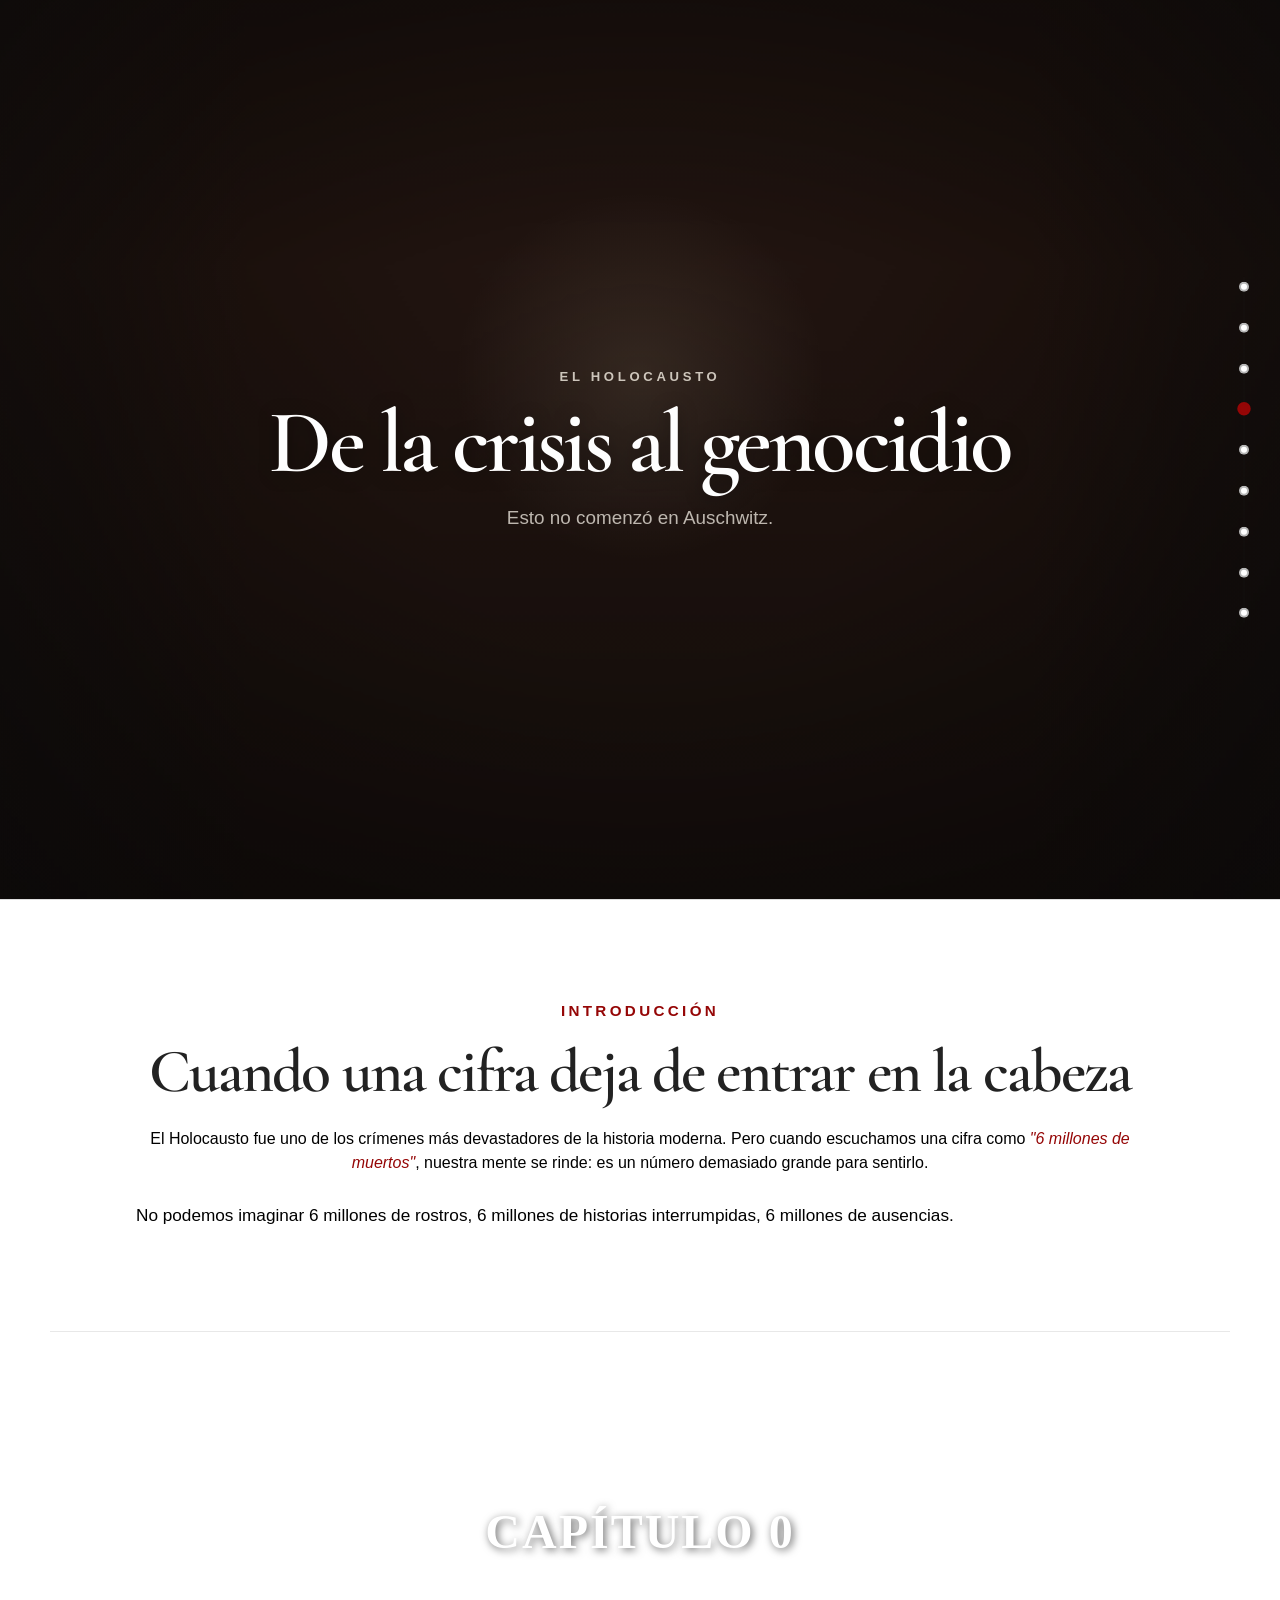
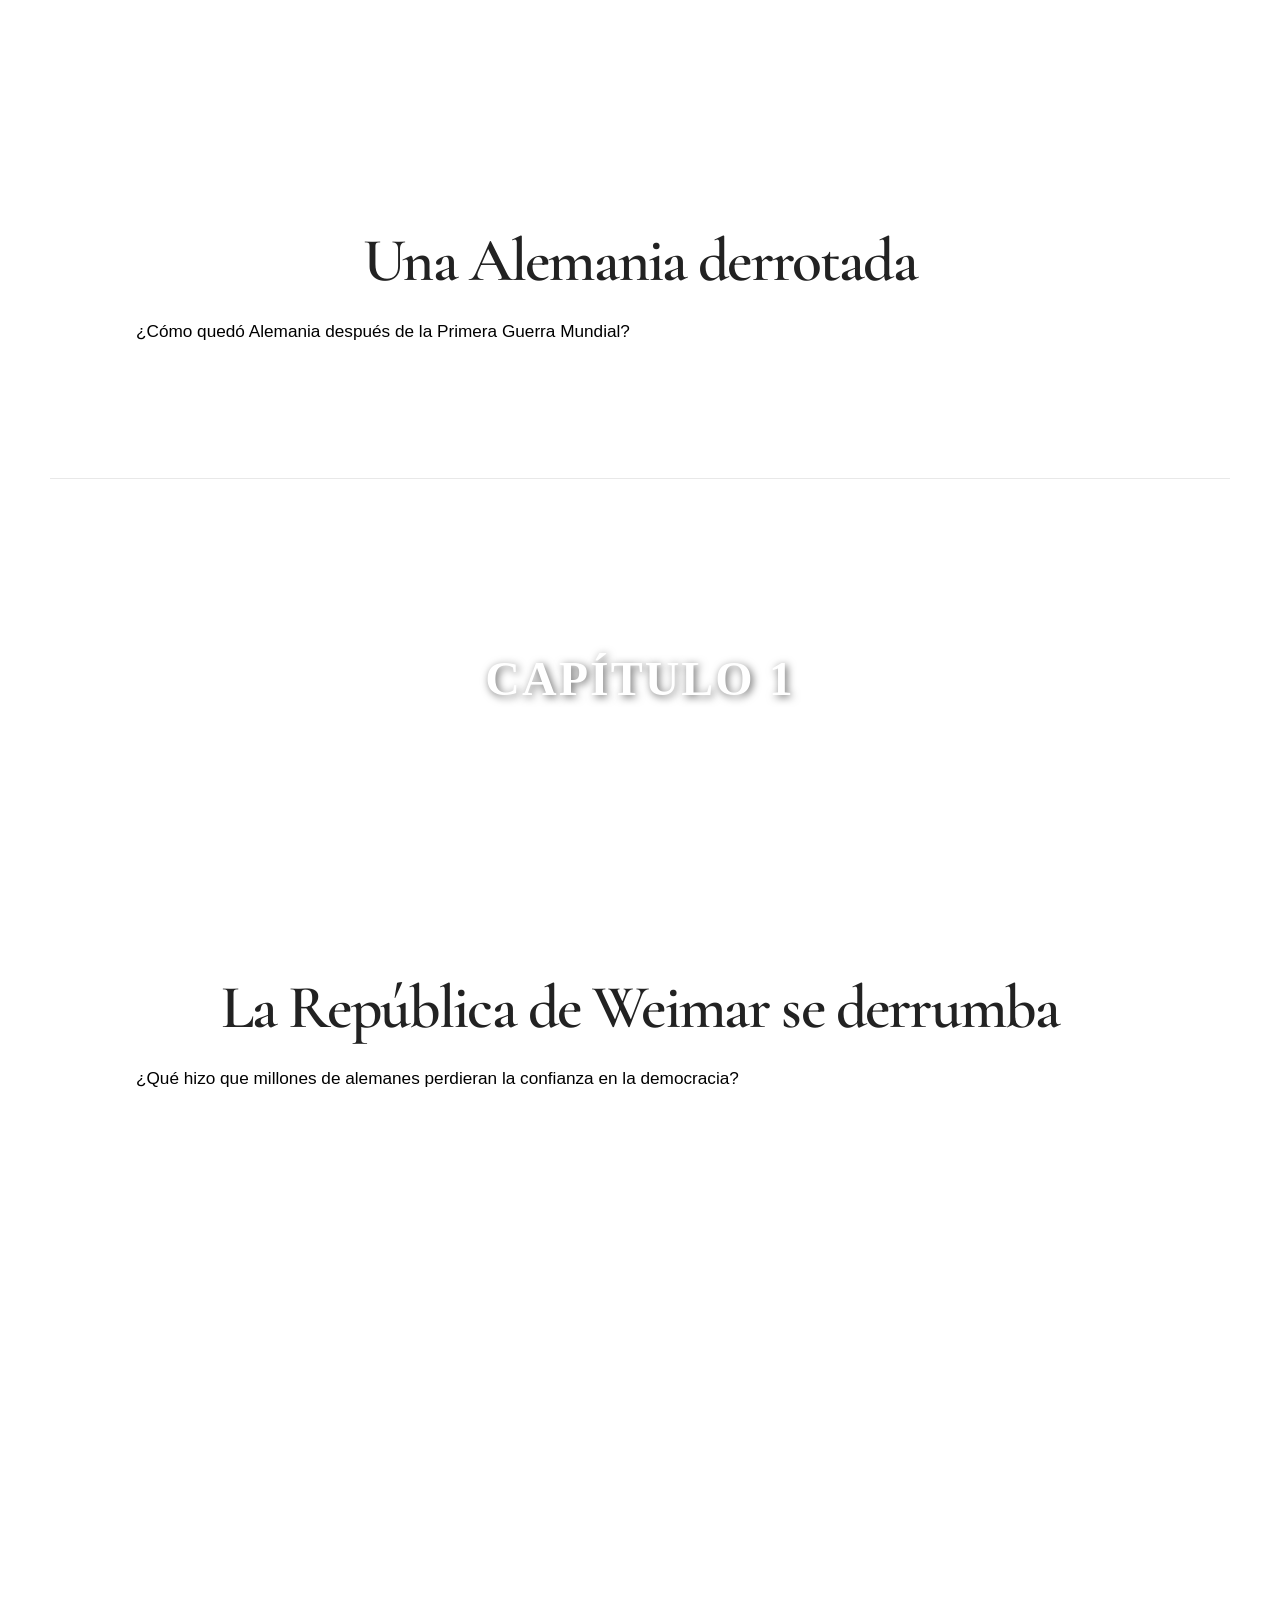
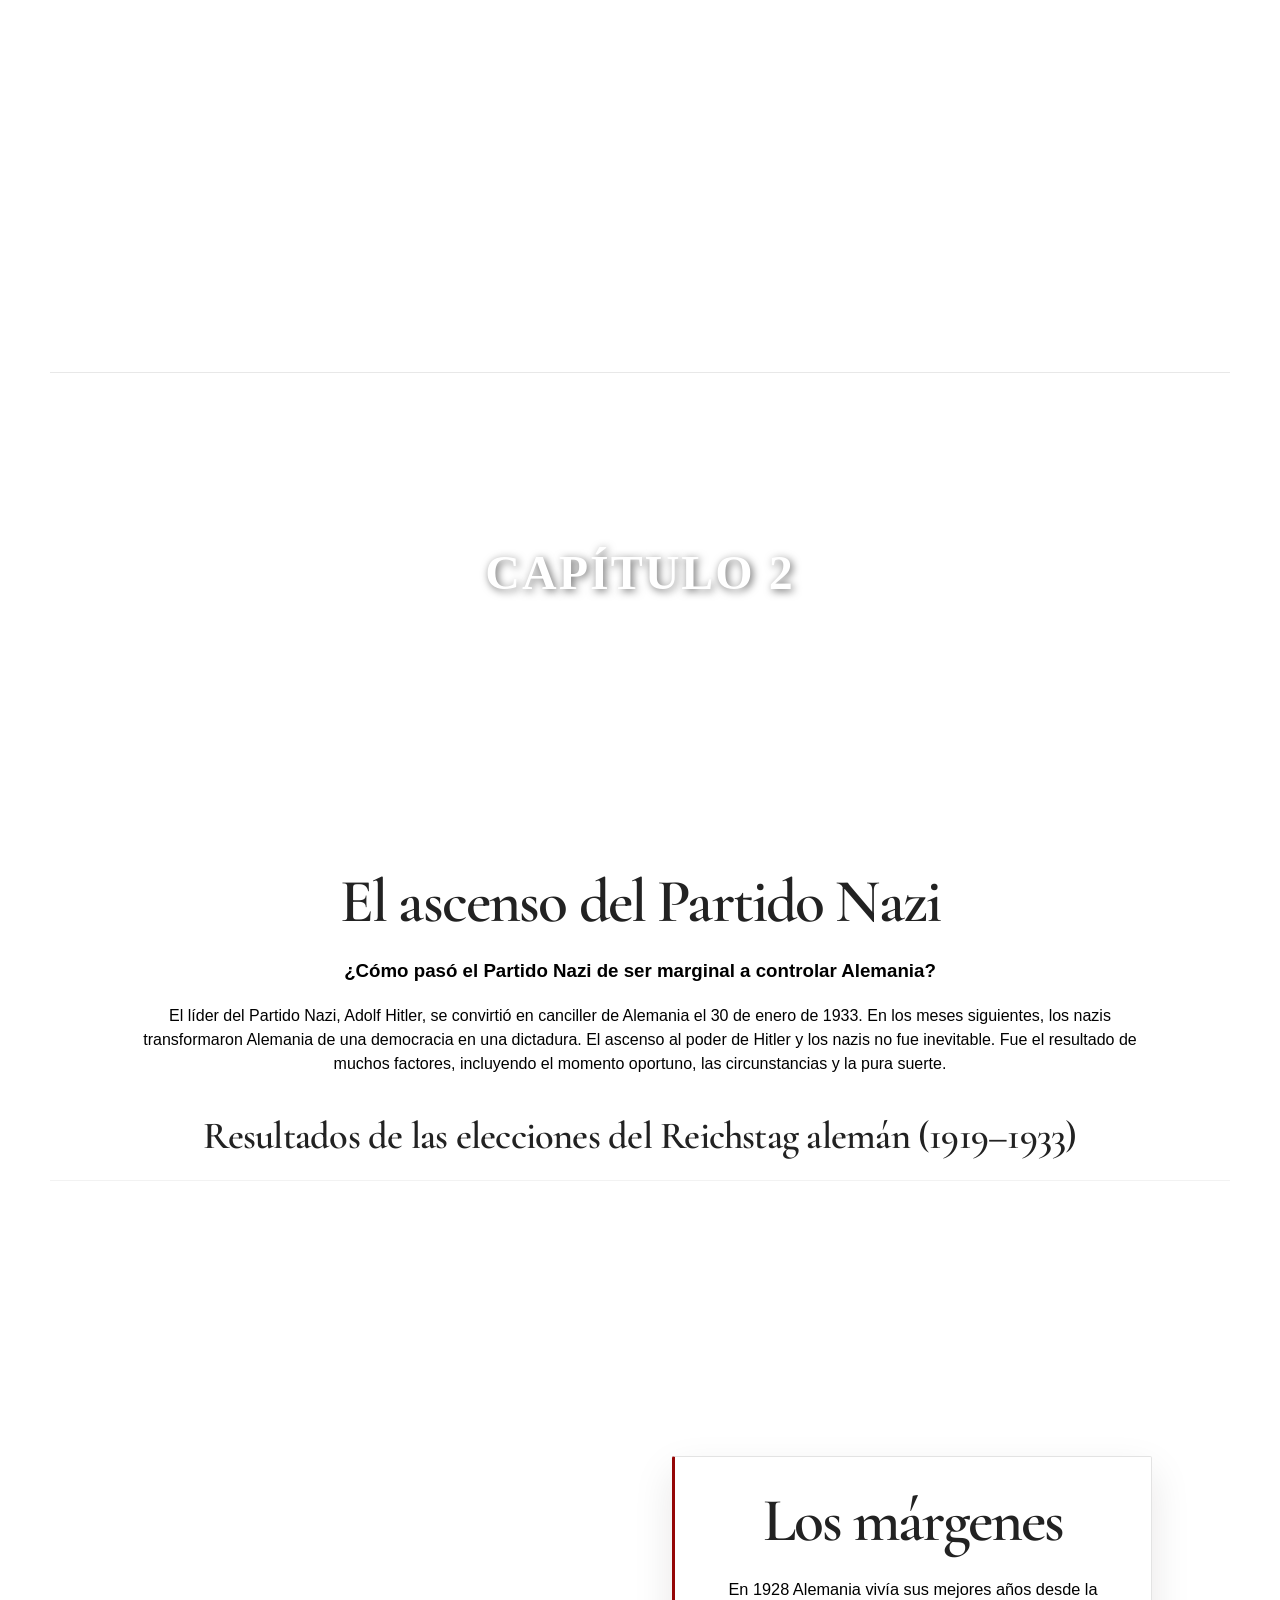
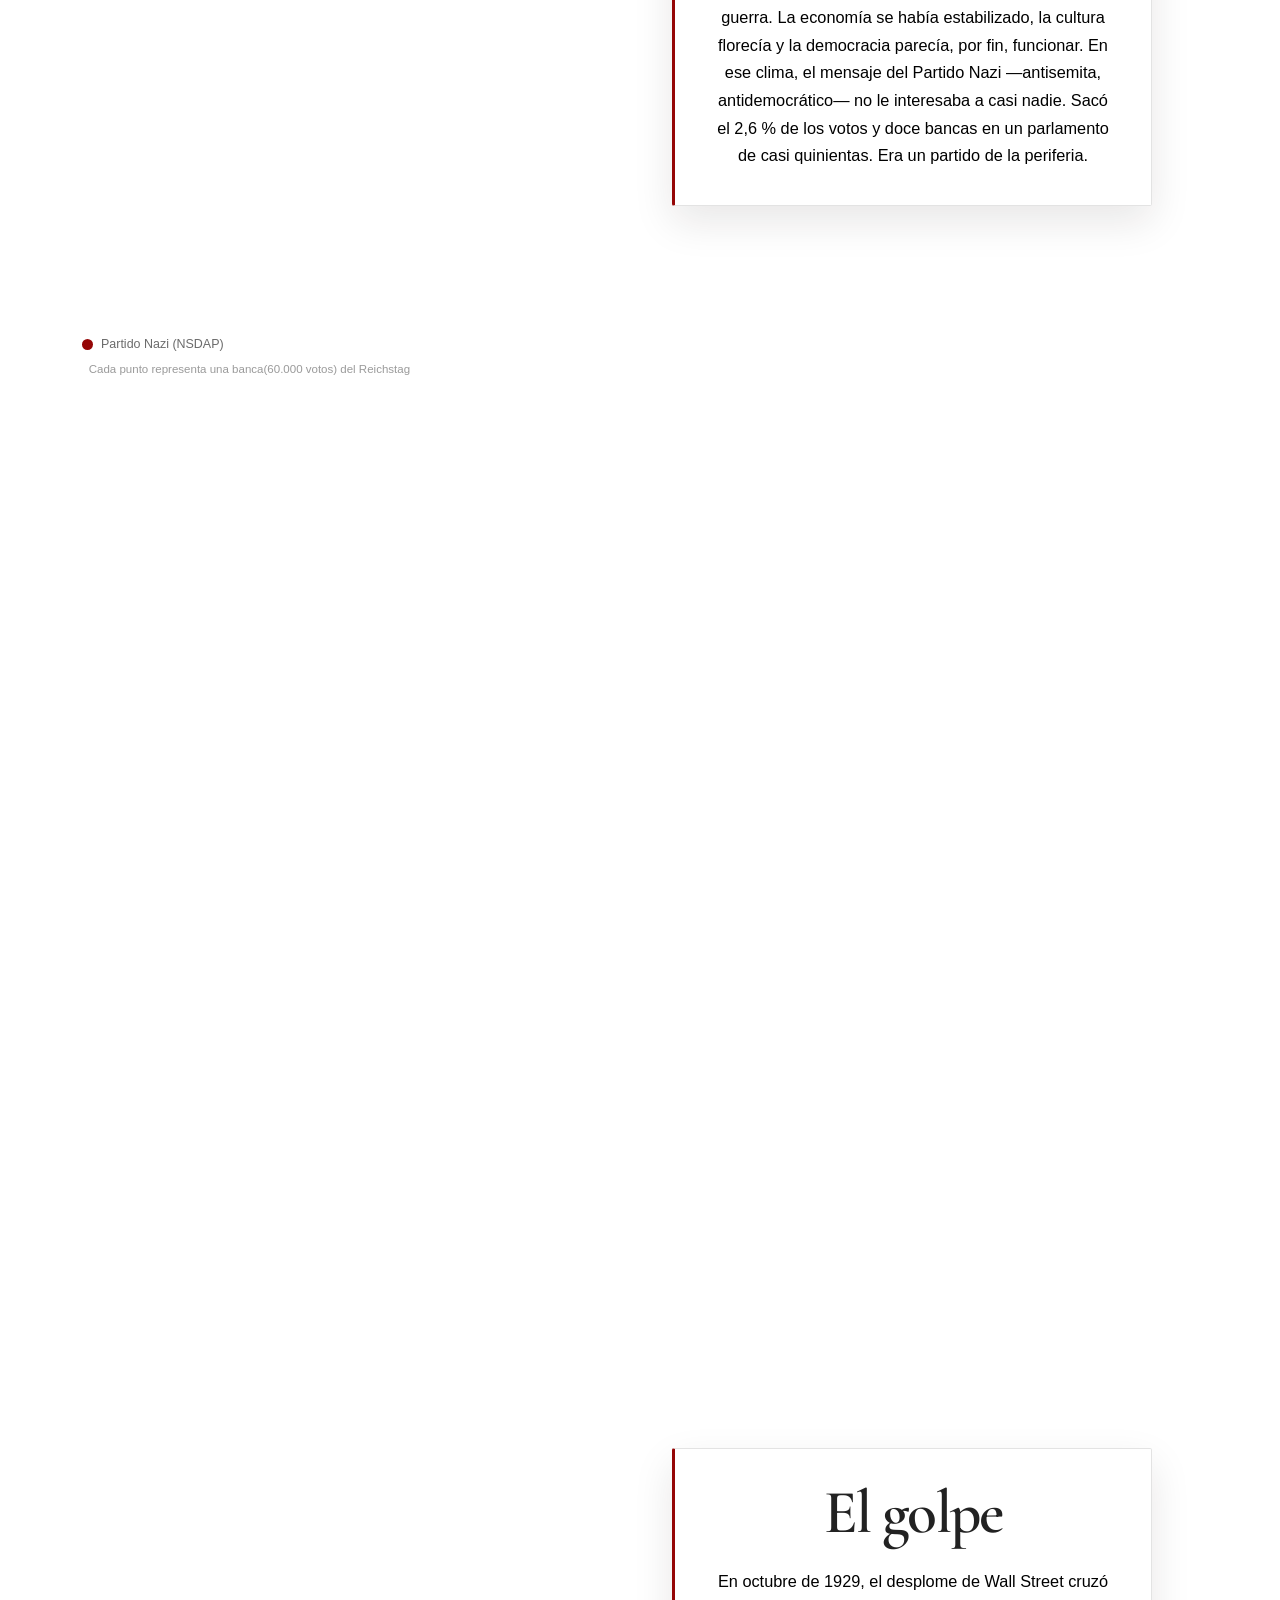
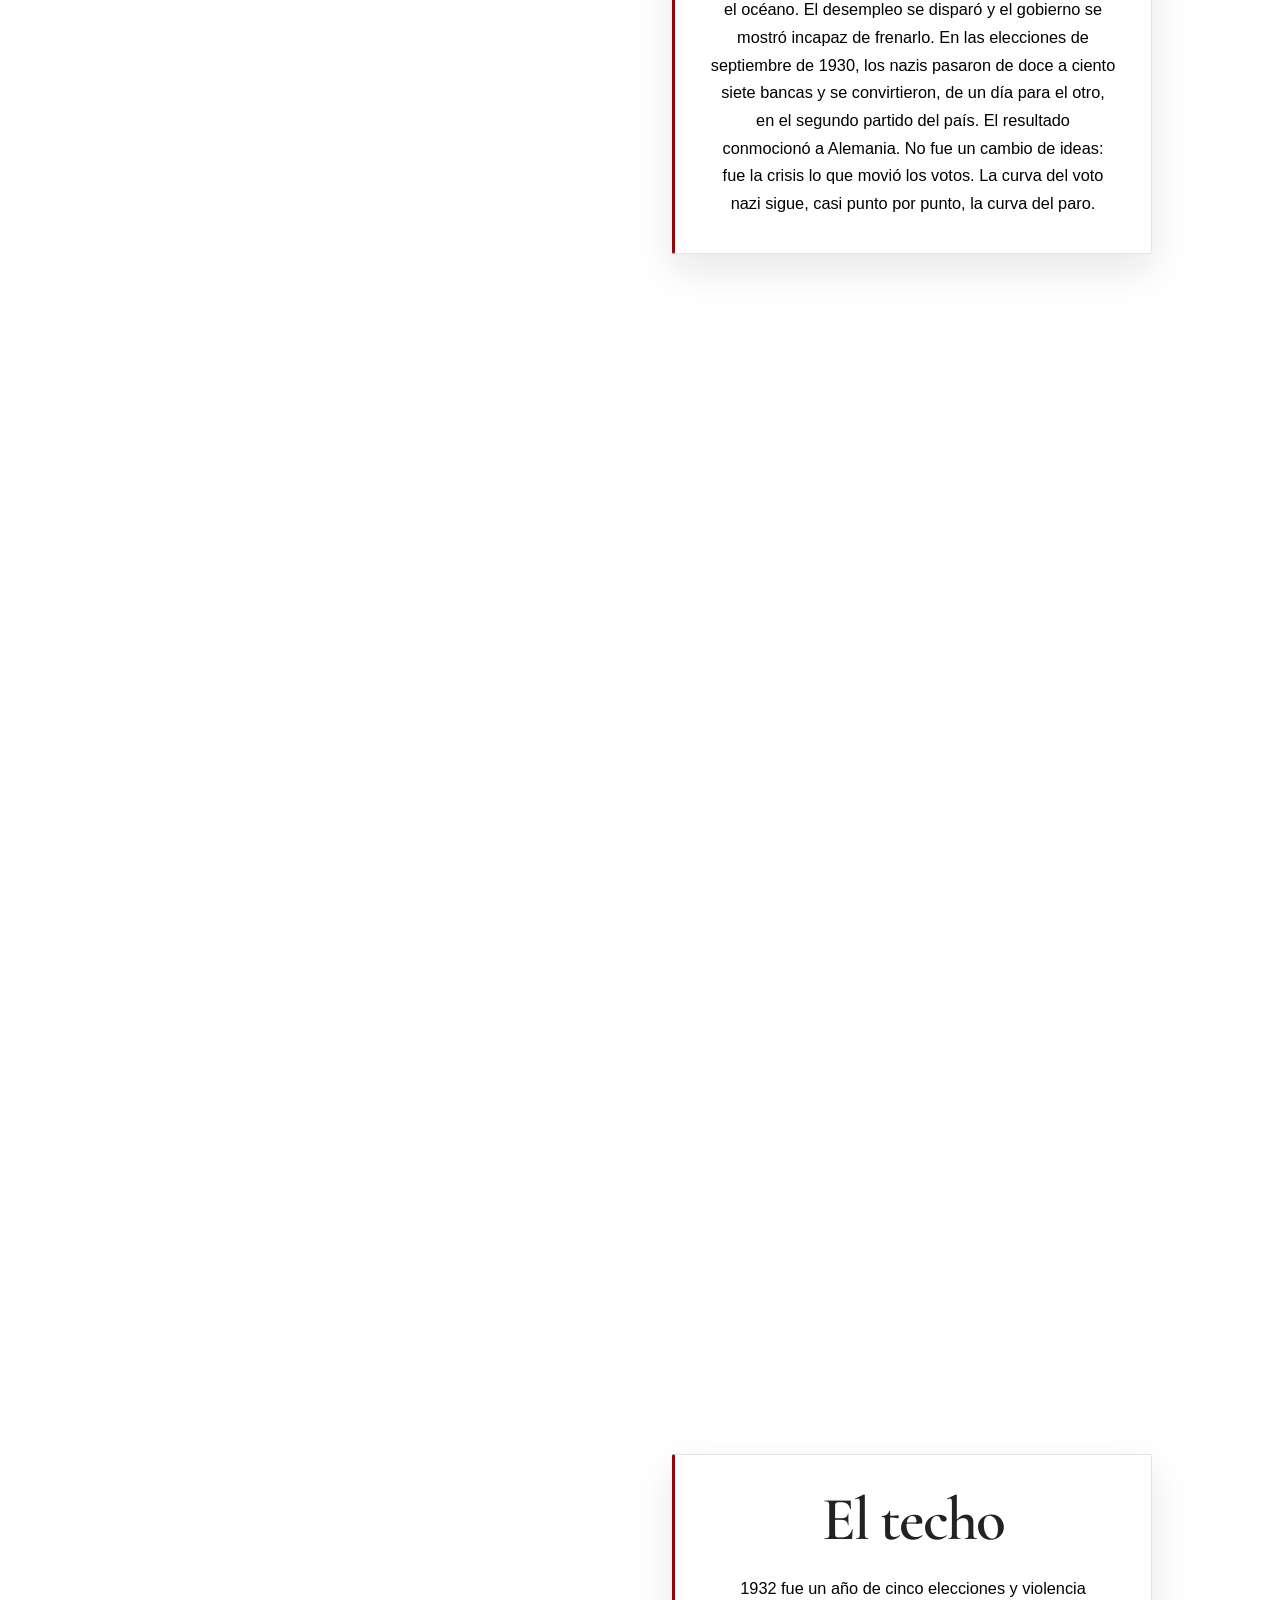
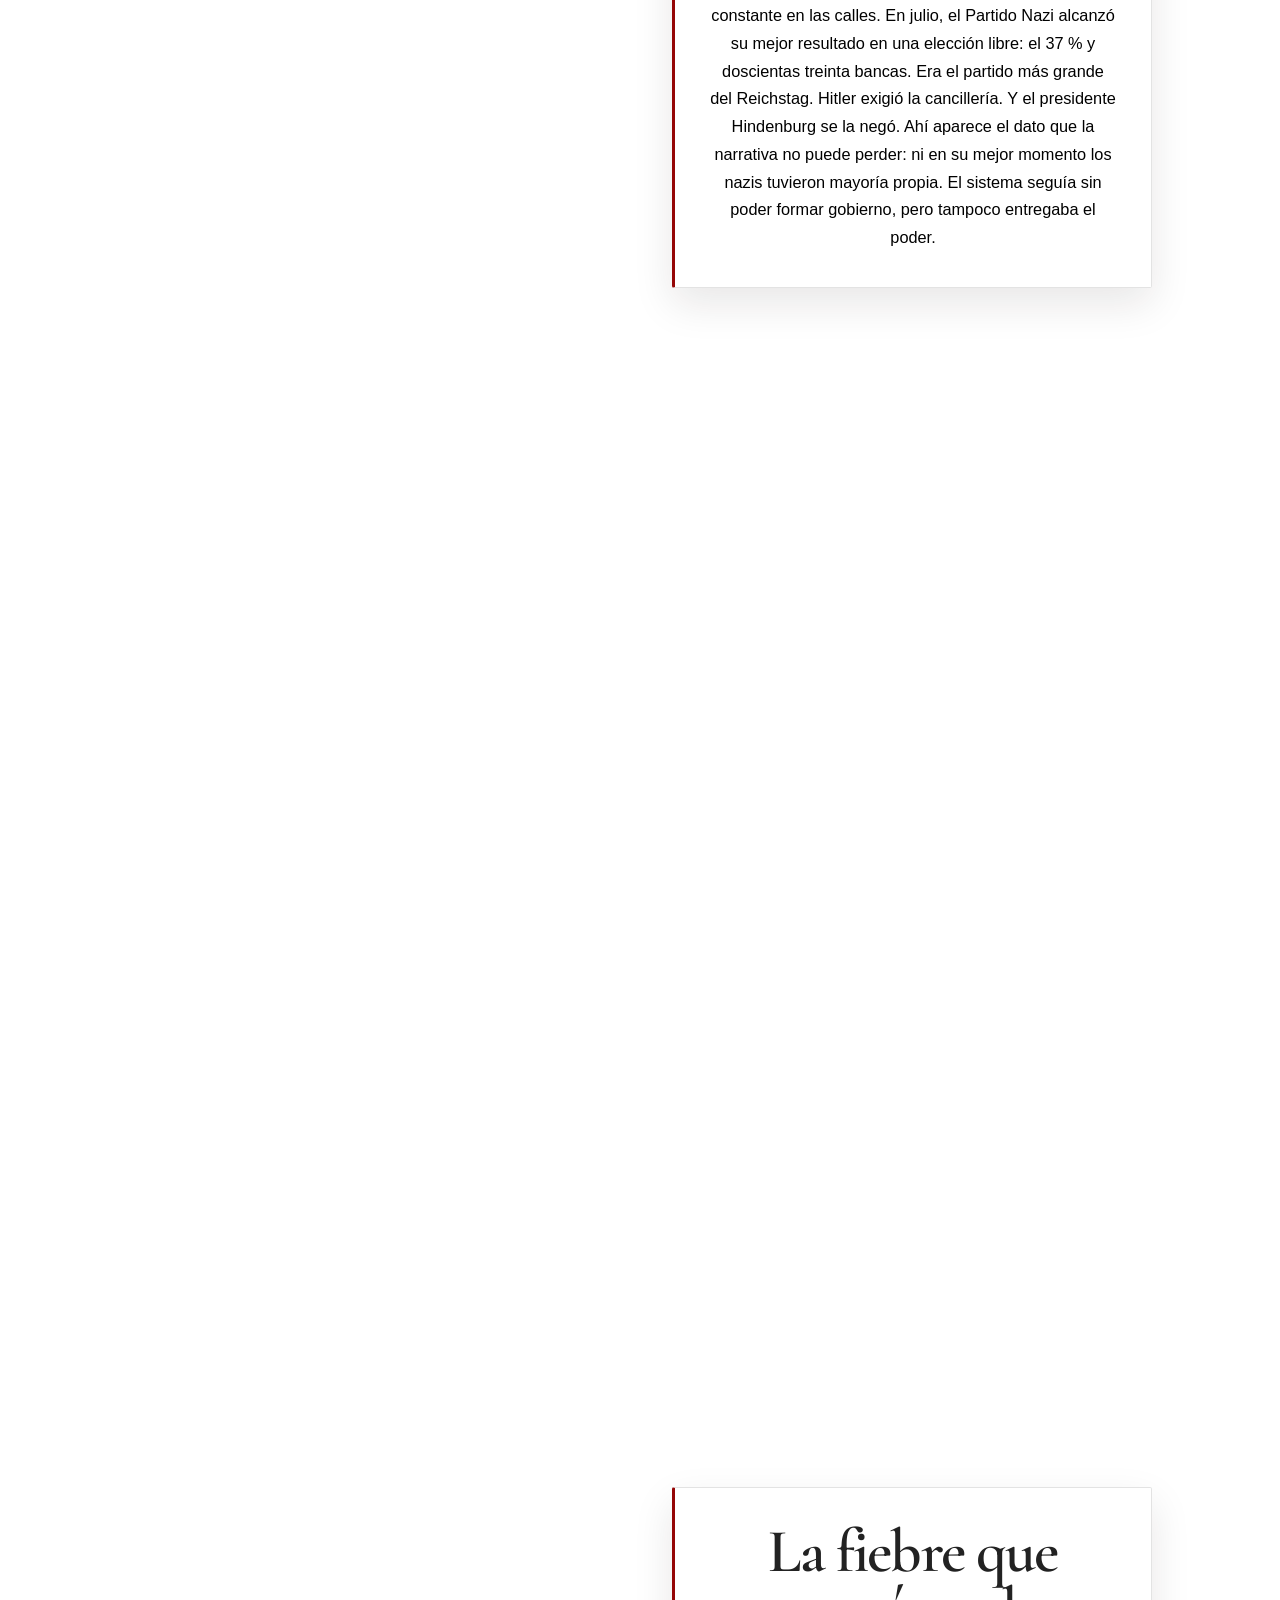
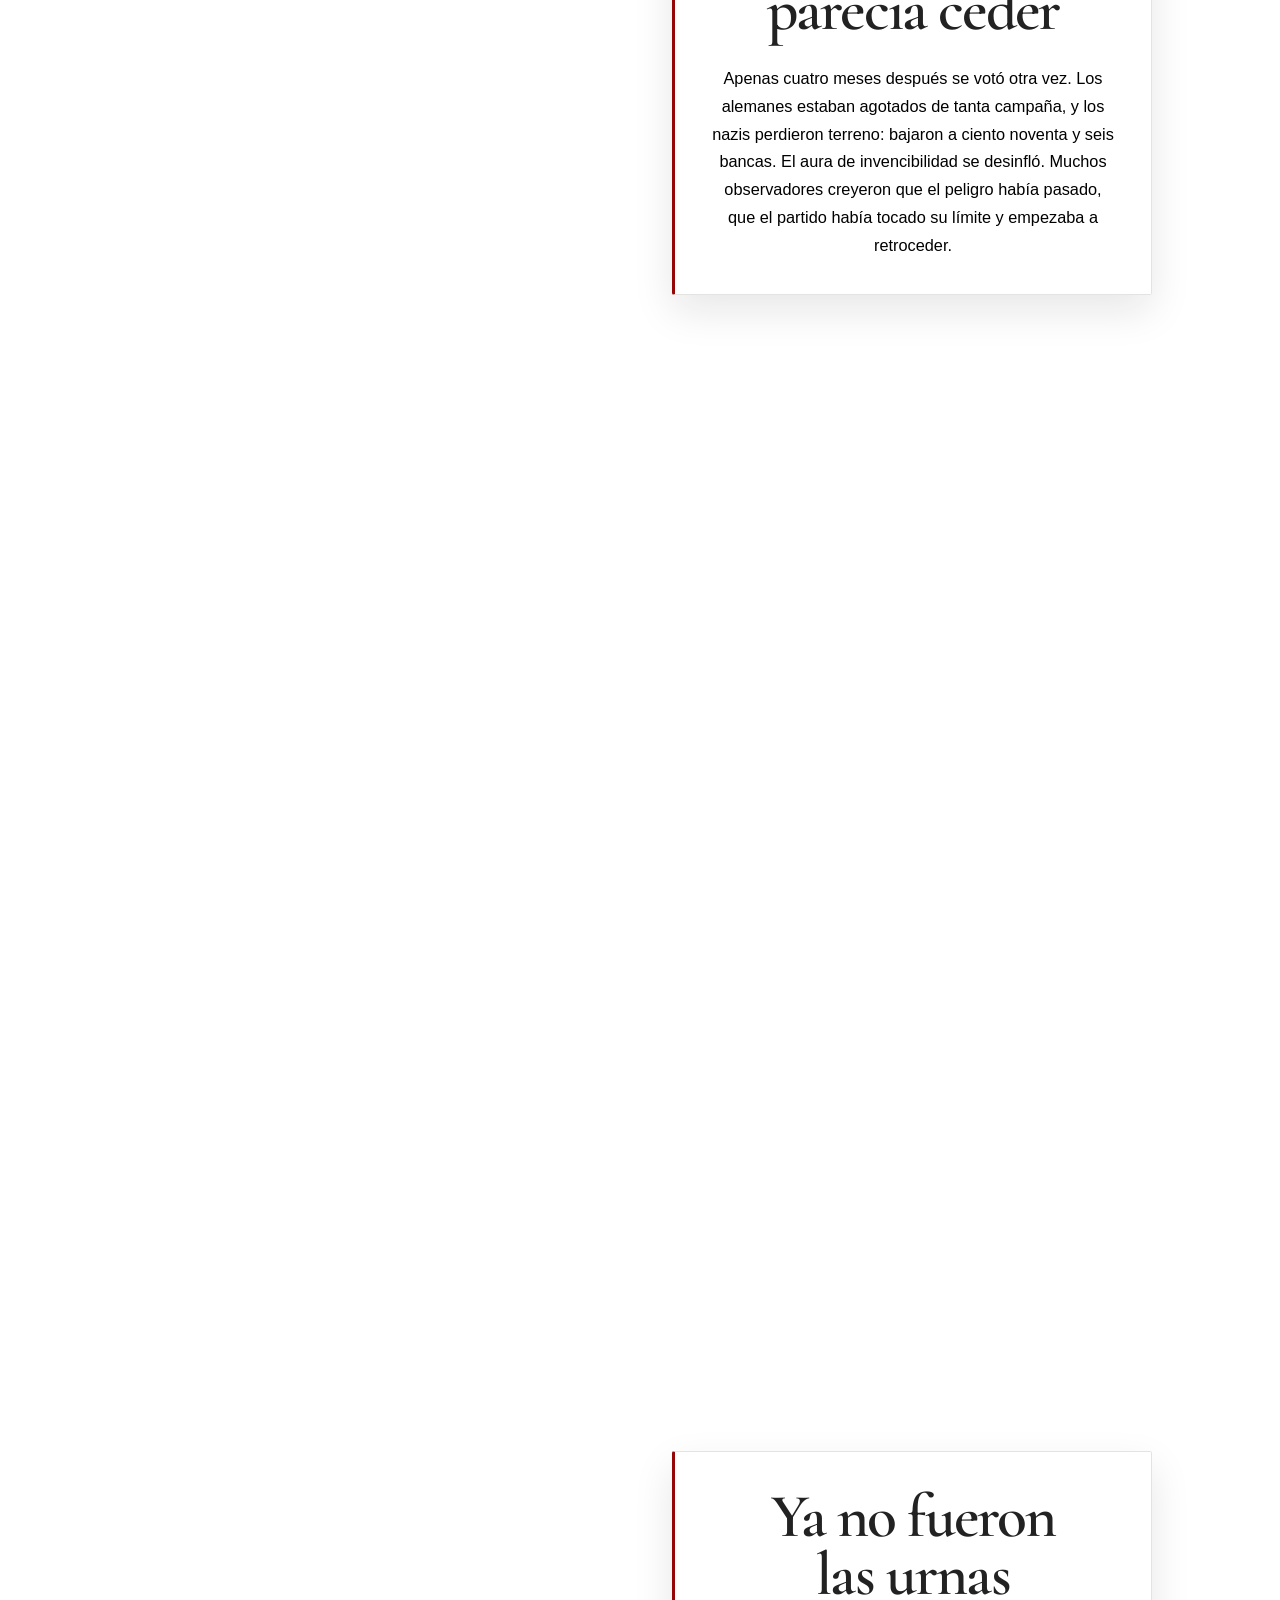
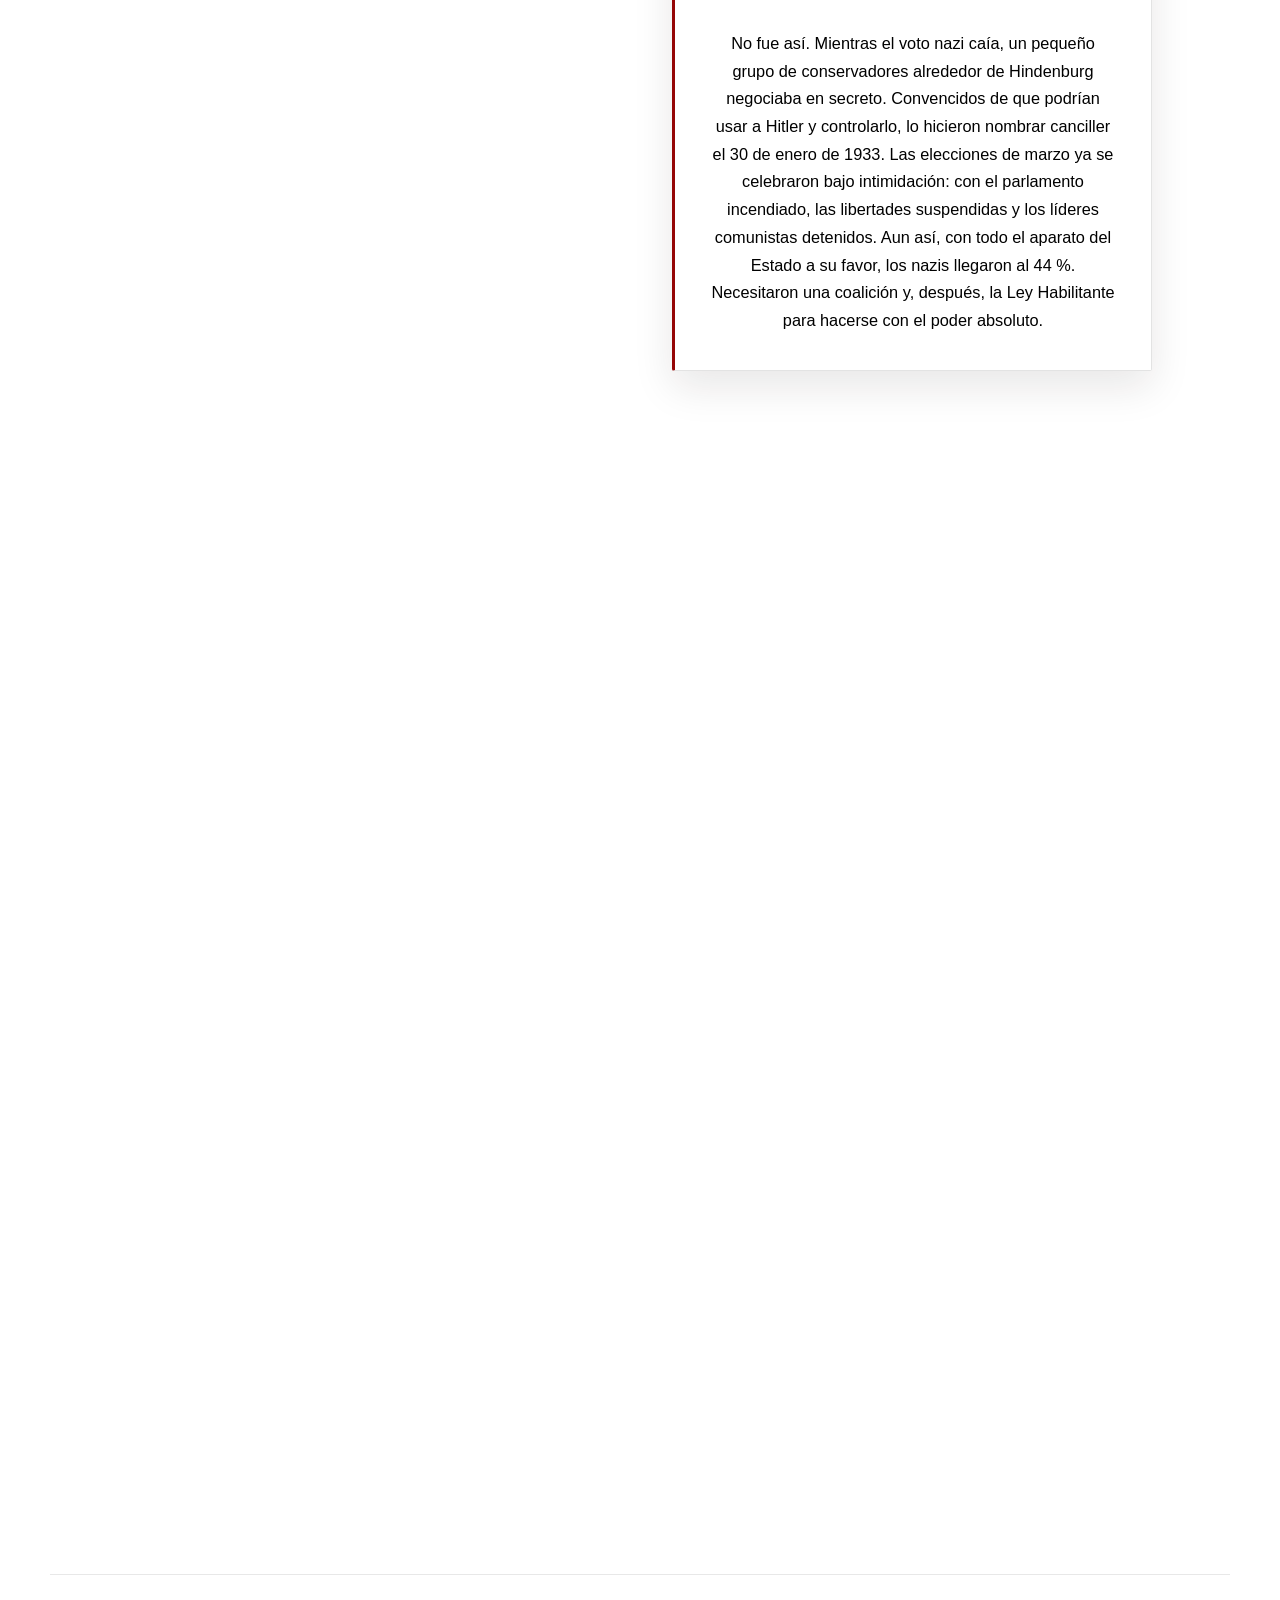
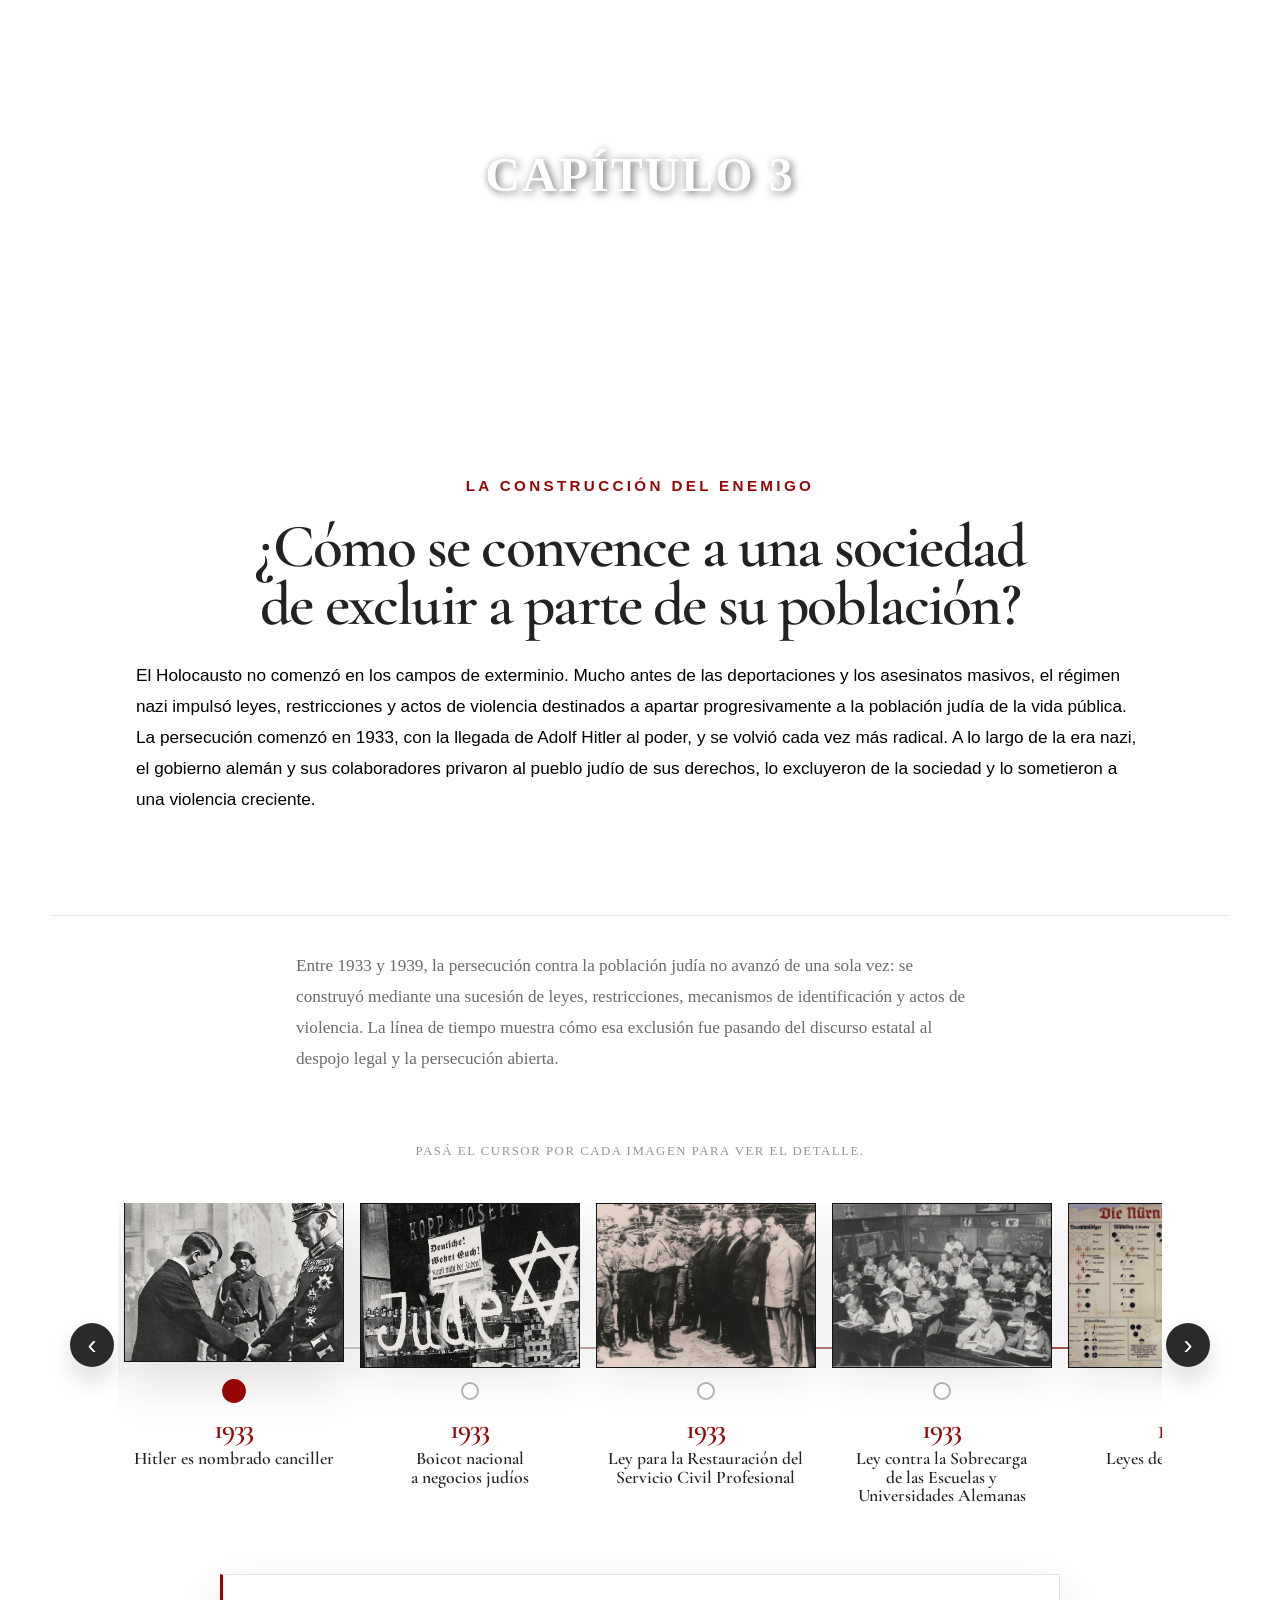
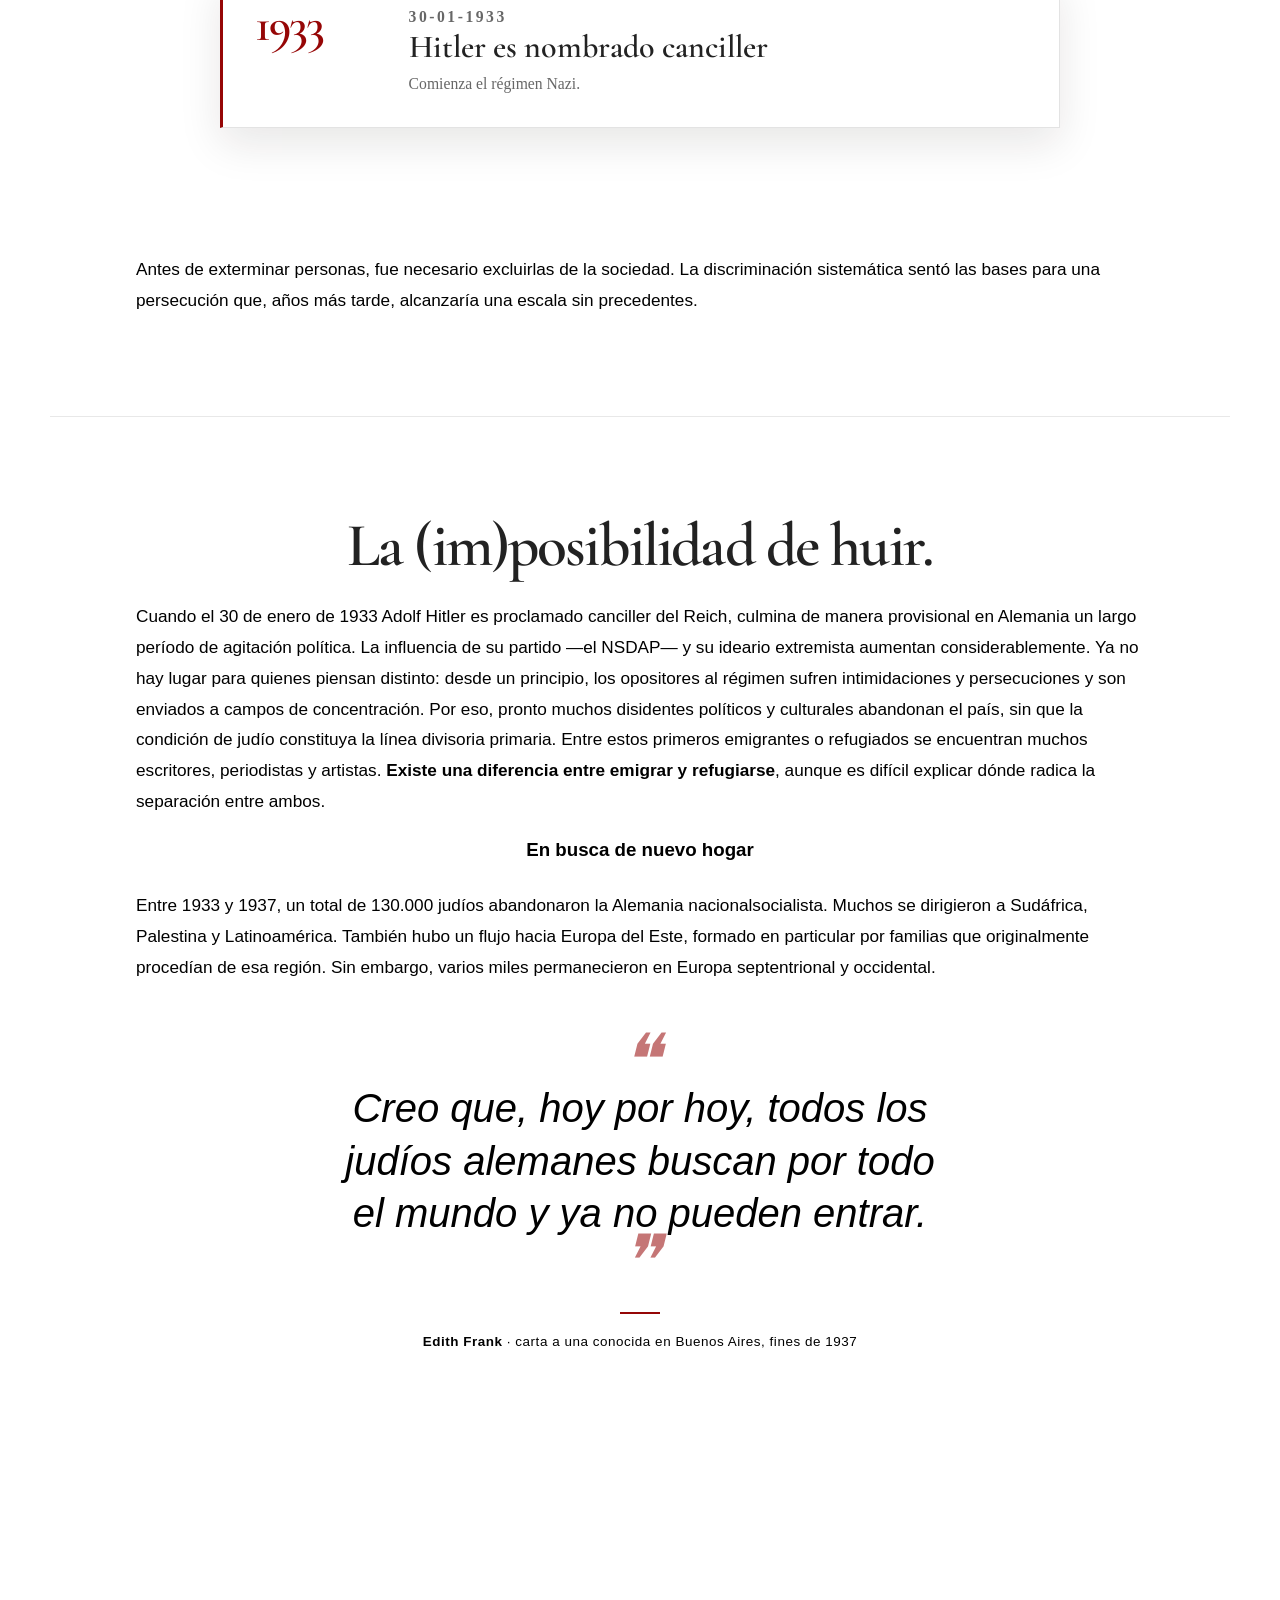
==== index.html @ 72b5f94e "movi la cifra y cambie título" ====
<!DOCTYPE html>
<html lang="es">
<head>
	<meta charset="UTF-8" />
	<script>if ('scrollRestoration' in history) history.scrollRestoration = 'manual';</script>
	<meta name="viewport" content="width=device-width, initial-scale=1.0" />
	<meta name="description" content="Base editorial para un proyecto de scrollytelling sobre el Holocausto." />
	<title>De la crisis al genocidio</title>
	<link rel="preconnect" href="https://fonts.googleapis.com" />
	<link rel="preconnect" href="https://fonts.gstatic.com" crossorigin />
	<link href="https://fonts.googleapis.com/css2?family=Inter:wght@400;500;600;700;800&family=Cormorant+Garamond:wght@500;600;700&display=swap" rel="stylesheet" />
	<link rel="stylesheet" href="./styles.css" />
</head>
<body>
	<nav class="chapter-progress" aria-label="Progreso de capítulos">
		<ol class="chapter-progress__list">
			<li class="chapter-progress__item" data-chapter="0">
				<a class="chapter-progress__link" href="#capitulo-0">
					<span class="chapter-progress__label">Cap. 0 — Una Alemania derrotada</span>
					<span class="chapter-progress__dot"></span>
				</a>
			</li>
			<li class="chapter-progress__item" data-chapter="1">
				<a class="chapter-progress__link" href="#capitulo-1">
					<span class="chapter-progress__label">Cap. 1 — La República de Weimar se derrumba</span>
					<span class="chapter-progress__dot"></span>
				</a>
			</li>
			<li class="chapter-progress__item" data-chapter="2">
				<a class="chapter-progress__link" href="#capitulo-2">
					<span class="chapter-progress__label">Cap. 2 — El ascenso del Partido Nazi</span>
					<span class="chapter-progress__dot"></span>
				</a>
			</li>
			<li class="chapter-progress__item" data-chapter="3">
				<a class="chapter-progress__link" href="#capitulo-3">
					<span class="chapter-progress__label">Cap. 3 — La construcción del enemigo</span>
					<span class="chapter-progress__dot"></span>
				</a>
			</li>
			<li class="chapter-progress__item" data-chapter="4">
				<a class="chapter-progress__link" href="#capitulo-4">
					<span class="chapter-progress__label">Cap. 4 — Europa bajo el nazismo</span>
					<span class="chapter-progress__dot"></span>
				</a>
			</li>
			<li class="chapter-progress__item" data-chapter="5">
				<a class="chapter-progress__link" href="#capitulo-5">
					<span class="chapter-progress__label">Cap. 5 — La industrialización del exterminio</span>
					<span class="chapter-progress__dot"></span>
				</a>
			</li>
			<li class="chapter-progress__item" data-chapter="6">
				<a class="chapter-progress__link" href="#capitulo-6">
					<span class="chapter-progress__label">Cap. 6 — Las víctimas</span>
					<span class="chapter-progress__dot"></span>
				</a>
			</li>
			<li class="chapter-progress__item" data-chapter="7">
				<a class="chapter-progress__link" href="#capitulo-7">
					<span class="chapter-progress__label">Cap. 7 — La magnitud humana</span>
					<span class="chapter-progress__dot"></span>
				</a>
			</li>
			<li class="chapter-progress__item" data-chapter="8">
				<a class="chapter-progress__link" href="#capitulo-8">
					<span class="chapter-progress__label">Cap. 8 — Después del Holocausto</span>
					<span class="chapter-progress__dot"></span>
				</a>
			</li>
		</ol>
	</nav>

	<main class="page-shell">
		<!-- HERO SECTION -->
		<section class="hero" aria-label="Introducción">
			<div class="hero__media" aria-hidden="true">
				<div class="hero__media-tint"></div>
				<img class="hero__image" src="img/monumento_judios.jpg" alt="" />
			</div>

			<div class="hero__content">
				<p class="hero__eyebrow">El Holocausto</p>
				<h1>De la crisis al genocidio</h1>
				<p class="hero__dek">
					Esto no comenzó en Auschwitz.
				</p>
			</div>
		</section>

		<section class="chapter chapter--intro">
			<div class="chapter__intro">
				<p class="chapter__eyebrow">Introducción</p>
				<h2>Cuando una cifra deja de entrar en la cabeza</h2>
				<p class="chapter__lead">
					El Holocausto fue uno de los crímenes más devastadores de la historia moderna. Pero cuando escuchamos una cifra como <em>"6 millones de muertos"</em>, nuestra mente se rinde: es un número demasiado grande para sentirlo.
				</p>
				<p class="chapter__body">
					No podemos imaginar 6 millones de rostros, 6 millones de historias interrumpidas, 6 millones de ausencias.
				</p>
			</div>
		</section>

		<!-- Capitulo 0: contexto histórico -->
		<div class="rectangulo-parallax" id="capitulo-0" style="background-image: url('img/Escape.jpg');">
			<h2>Capítulo 0</h2>
		</div>

		

		<!-- El nuevo título del Capítulo 0 -->
		<section class="chapter chapter--stub">
			<div class="chapter__intro">
				<h2>Una Alemania derrotada</h2>
				<p class="chapter__body">
					¿Cómo quedó Alemania después de la Primera Guerra Mundial?					
					<br><br>
				</p>
			</div>
		</section>
	
	<!-- Capitulo 1:  -->

<div class="rectangulo-parallax" id="capitulo-1" style="background-image: url('img/Escape.jpg');">
			<h2>Capítulo 1</h2>
	</div>

	<section class="chapter chapter--stub">

	<div class="chapter__intro">
		<h2>La República de Weimar se derrumba</h2>

		<p class="chapter__body">
			¿Qué hizo que millones de alemanes perdieran la confianza en la democracia?
		</p>
	</div>

	<!-- Gráfico 1: derrumbe económico -->
	<div class="bloque-interactivo bloque-interactivo--flourish">

		<div class="flourish-embed flourish-chart"
			data-src="visualisation/29476039">

			<noscript>
				<img
					src="https://public.flourish.studio/visualisation/29476039/thumbnail"
					width="100%"
					alt="Evolución del desempleo y la producción industrial en Alemania entre 1928 y 1933">
			</noscript>

		</div>

	</div>

</section>


	<!-- Capitulo 2: EL ASCENSO NAZI-->

<div class="rectangulo-parallax" id="capitulo-2" style="background-image: url('img/Hitler2.jpg');">
		<h2>Capítulo 2</h2>
	</div>

	<section class="chapter chapter--stub">
		<div class="chapter__intro">
			<h2>El ascenso del Partido Nazi</h2>
			<p class="chapter__body">
				<h3>¿Cómo pasó el Partido Nazi de ser marginal a controlar Alemania?</h3>
				
				El líder del Partido Nazi, Adolf Hitler, se convirtió en canciller de Alemania el 30 de enero de 1933. En los meses siguientes, los nazis transformaron Alemania de una democracia en una dictadura. El ascenso al poder de Hitler y los nazis no fue inevitable. Fue el resultado de muchos factores, incluyendo el momento oportuno, las circunstancias y la pura suerte.
			</p>
		</div>

		<div class="bloque-interactivo">
				
			<div class="titulo-seccion-grafico">
				<h3>Resultados de las elecciones del Reichstag alemán (1919–1933)</h3>
			</div>
		
			<section class="flourish-scroll">
				<div class="flourish-scroll__sticky">
					<div class="flourish-embed flourish-chart"
						data-src="story/3713567">
					</div>
					<div class="legend">
						<span class="legend__dot legend__dot--origin"></span> Partido Nazi (NSDAP)
						<span class="legend__note">Cada punto representa una banca(60.000 votos) del Reichstag</span>
					</div>
				</div>

				<div class="textos-flotantes">
					<div class="step" data-slide="0">
						<div class="tarjeta-scroll">
							<h2>Los márgenes</h2>
							En 1928 Alemania vivía sus mejores años desde la guerra. La economía se había estabilizado, la cultura florecía y la democracia parecía, por fin, funcionar. En ese clima, el mensaje del Partido Nazi —antisemita, antidemocrático— no le interesaba a casi nadie. Sacó el 2,6 % de los votos y doce bancas en un parlamento de casi quinientas. Era un partido de la periferia.
						</div>
					</div>

					<div class="step" data-slide="1">
						<div class="tarjeta-scroll">
							<h2>El golpe</h2>
							En octubre de 1929, el desplome de Wall Street cruzó el océano. El desempleo se disparó y el gobierno se mostró incapaz de frenarlo. En las elecciones de septiembre de 1930, los nazis pasaron de doce a ciento siete bancas y se convirtieron, de un día para el otro, en el segundo partido del país. El resultado conmocionó a Alemania. No fue un cambio de ideas: fue la crisis lo que movió los votos. La curva del voto nazi sigue, casi punto por punto, la curva del paro.
						</div>
					</div>

					<div class="step" data-slide="2">
						<div class="tarjeta-scroll">
							<h2>El techo</h2>
							1932 fue un año de cinco elecciones y violencia constante en las calles. En julio, el Partido Nazi alcanzó su mejor resultado en una elección libre: el 37 % y doscientas treinta bancas. Era el partido más grande del Reichstag. Hitler exigió la cancillería. Y el presidente Hindenburg se la negó. Ahí aparece el dato que la narrativa no puede perder: ni en su mejor momento los nazis tuvieron mayoría propia. El sistema seguía sin poder formar gobierno, pero tampoco entregaba el poder.
						</div>
					</div>

					<div class="step" data-slide="3">
						<div class="tarjeta-scroll">
							<h2>La fiebre que parecía ceder</h2>
							Apenas cuatro meses después se votó otra vez. Los alemanes estaban agotados de tanta campaña, y los nazis perdieron terreno: bajaron a ciento noventa y seis bancas. El aura de invencibilidad se desinfló. Muchos observadores creyeron que el peligro había pasado, que el partido había tocado su límite y empezaba a retroceder.
						</div>
					</div>

					<div class="step" data-slide="4">
						<div class="tarjeta-scroll">
							<h2>Ya no fueron las urnas</h2>
							No fue así. Mientras el voto nazi caía, un pequeño grupo de conservadores alrededor de Hindenburg negociaba en secreto. Convencidos de que podrían usar a Hitler y controlarlo, lo hicieron nombrar canciller el 30 de enero de 1933. Las elecciones de marzo ya se celebraron bajo intimidación: con el parlamento incendiado, las libertades suspendidas y los líderes comunistas detenidos. Aun así, con todo el aparato del Estado a su favor, los nazis llegaron al 44 %. Necesitaron una coalición y, después, la Ley Habilitante para hacerse con el poder absoluto.
						</div>
					</div>
				</div>
			</section>
		</div>
		
		<!-- Gráfico 3: relación entre desempleo y voto nazi -->
		<div class="bloque-interactivo bloque-interactivo--flourish">

			<div class="flourish-embed flourish-scatter"
				data-src="visualisation/29488225">

				<noscript>
					<img
						src="https://public.flourish.studio/visualisation/29488225/thumbnail"
						width="100%"
						alt="Relación entre el desempleo y el voto al Partido Nazi entre 1928 y 1933">
				</noscript>

			</div>

		</div>
		

	</section>


	

	<!-- CAPITULO 3:  La construcción del enemigo -->

	<div class="rectangulo-parallax" id="capitulo-3" style="background-image: url('img/Escape.jpg');">
	<h2>Capítulo 3</h2>
	</div>

	<section class="chapter chapter--stub">
	<div class="chapter__intro">
		<p class="chapter__eyebrow">La construcción del enemigo</p>

		<h2>
		¿Cómo se convence a una sociedad de excluir a parte de su población?
		</h2>

		<p class="chapter__body">
		El Holocausto no comenzó en los campos de exterminio. Mucho antes de las deportaciones y los asesinatos masivos, el régimen nazi impulsó leyes, restricciones y actos de violencia destinados a apartar progresivamente a la población judía de la vida pública.

		La persecución comenzó en 1933, con la llegada de Adolf Hitler al poder, y se volvió cada vez más radical. A lo largo de la era nazi, el gobierno alemán y sus colaboradores privaron al pueblo judío de sus derechos, lo excluyeron de la sociedad y lo sometieron a una violencia creciente.
		</p>
	</div>
	</section>

	<!-- TU TIMELINE DE FLOURISH -->
<!-- 
	<section class="timeline-container">

		<div class="flourish-embed flourish-timeline" data-src="visualisation/29477883"><script src="https://public.flourish.studio/resources/embed.js"></script><noscript><img src="https://public.flourish.studio/visualisation/29477883/thumbnail" width="100%" alt="timeline visualization" /></noscript></div>

	</section> -->

	<div class="enemy-timeline-context">
		<p class="chapter__body">
			Entre 1933 y 1939, la persecución contra la población judía no avanzó de una sola vez:
			se construyó mediante una sucesión de leyes, restricciones, mecanismos de identificación
			y actos de violencia. La línea de tiempo muestra cómo esa exclusión fue pasando del discurso
			estatal al despojo legal y la persecución abierta.
		</p>
	</div>

	<section class="enemy-timeline-block" aria-label="Línea de tiempo de la construcción del enemigo">
		<p class="enemy-timeline-block__hint">
			Pasá el cursor por cada imagen para ver el detalle.
		</p> 

		<div class="enemy-timeline-shell">
			<button class="enemy-timeline-nav enemy-timeline-nav--prev" aria-label="Evento anterior">
				‹
			</button>

			<button class="enemy-timeline-nav enemy-timeline-nav--next" aria-label="Evento siguiente">
				›
			</button>

			<div class="enemy-timeline-viewport" id="enemyTimelineViewport">
				<div class="enemy-timeline" id="enemyTimeline">
					<div class="enemy-timeline__line"></div>
				</div>
			</div>
		</div>

		<aside class="enemy-timeline-focus" aria-live="polite">
			<div class="enemy-timeline-focus__year" id="enemyFocusYear">1933</div>

			<div>
				<p class="enemy-timeline-focus__date" id="enemyFocusDate">30-01-1933</p>
				<h3 id="enemyFocusTitle">Hitler es nombrado canciller</h3>
				<p id="enemyFocusDescription">
					Comienza el régimen Nazi.
				</p>
			</div>
		</aside>
	</section>

	<section class="chapter chapter--stub">
	<div class="chapter__intro">
		<p class="chapter__body">
		Antes de exterminar personas, fue necesario excluirlas de la sociedad.
		La discriminación sistemática sentó las bases para una persecución que,
		años más tarde, alcanzaría una escala sin precedentes.
		</p>
	</div>
	</section>

	<section class="chapter chapter--stub">
		<div class="chapter__intro">
			<h2>
				La (im)posibilidad de huir.
			</h2>

			<p class="chapter__body">
			Cuando el 30 de enero de 1933 Adolf Hitler es proclamado canciller del Reich, culmina de manera provisional en Alemania un largo período de agitación política. 
			La influencia de su partido ―el NSDAP― y su ideario extremista aumentan considerablemente. 
			Ya no hay lugar para quienes piensan distinto: desde un principio, los opositores al régimen sufren intimidaciones y persecuciones y son enviados a campos de concentración. 
			Por eso, pronto muchos disidentes políticos y culturales abandonan el país, sin que la condición de judío constituya la línea divisoria primaria. 
			Entre estos primeros emigrantes o refugiados se encuentran muchos escritores, periodistas y artistas. 
			<strong>Existe una diferencia entre emigrar y refugiarse</strong>, aunque es difícil explicar dónde radica la separación entre ambos.
			</p>
			<h3> En busca de nuevo hogar </h3>
			<p class="chapter__body">Entre 1933 y 1937, un total de 130.000 judíos abandonaron la Alemania nacionalsocialista. Muchos se dirigieron a Sudáfrica, Palestina y Latinoamérica. También hubo un flujo hacia Europa del Este, formado en particular por familias que originalmente procedían de esa región. Sin embargo, varios miles permanecieron en Europa septentrional y occidental.</p>
			<figure class="testimony">
				<blockquote><span class="testimony__mark">❝</span> Creo que, hoy por hoy, todos los judíos alemanes buscan por todo el mundo y ya no pueden entrar.<span class="testimony__mark">❞</span></blockquote>
				<figcaption><strong>Edith Frank</strong> · carta a una conocida en Buenos Aires, fines de 1937</figcaption>
			</figure>
		</div>

		<div class="exodo-mapa">
			<div class="scrolly__graphic">
				<svg id="map" aria-label="Mapa mundial de rutas de refugiados"></svg>
				<div class="legend">
					<span class="legend__dot legend__dot--origin"></span> Alemania (origen)
					<span class="legend__note">El grosor de la línea representa el número de refugiados</span>
				</div>
				<div class="exodo-mapa__chart" id="exodo-chart-overlay">
					<div class="flourish-embed flourish-chart" data-src="visualisation/29597804"><script src="https://public.flourish.studio/resources/embed.js"></script><noscript><img src="https://public.flourish.studio/visualisation/29597804/thumbnail" width="70%" alt="Gráfico de barras: refugiados por país" /></noscript></div>
				</div>
			</div>
			<div class="scrolly__narrative" id="narrative"></div>
		</div>
		<p class="exodo-mapa__fuente">
			Fuente: <a href="https://www.annefrank.org/es/ana-frank/en-foco/la-imposibilidad-de-huir-1933-1942-inmigracion-judia-1933-1942/" target="_blank" rel="noopener noreferrer">Anne Frank House — "La (im)posibilidad de huir (1933–1942)"</a>
		</p>
	</section>

	<!-- Capitulo 4: Europa bajo el nazismo  -->

	<div class="rectangulo-parallax" id="capitulo-4" style="background-image: url('img/barbarroja.jpg');">
			<h2>Capítulo 4</h2>
	</div>
	
	<section class="chapter chapter--stub">
		<div class="chapter__intro">
			<h2> Europa bajo el nazismo </h2>
			<p class="chapter__body">
				¿Cómo se expandió el control alemán sobre Europa?
				<br></br>
				
			</p>
		</div>
	</section>

	<!-- Capitulo 5: La industrialización del exterminio  -->

	<div class="rectangulo-parallax" id="capitulo-5" style="background-image: url('img/guetos.jpg');">
			<h2>Capítulo 5</h2>
	</div>
	
	<section class="chapter chapter--stub">
		<div class="chapter__intro">
			<h2> La industrialización del exterminio </h2>
			<p class="chapter__body">
				Entre 1933 y 1945, la Alemania nazi operó una red de decenas de miles de campos y centros de detención diseñados para el encarcelamiento, la explotación y el asesinato masivo. Este sistema, que evolucionó desde campos de detención política improvisados hasta sofisticados centros de exterminio, fue fundamental para el mantenimiento del poder del régimen y la ejecución de la "solución final al problema judío". Millones de personas sufrieron condiciones de extrema violencia, tortura y privación. Aunque comúnmente se utiliza el término "campo de concentración" para describir toda la red, el sistema era complejo y diversificado, con diferentes autoridades administrativas y propósitos específicos que iban desde el trabajo forzado hasta el genocidio sistemático. La liberación de estos centros por las potencias aliadas en 1945 puso fin a este periodo de terror, dejando un legado que hoy se preserva en museos, archivos y monumentos conmemorativos.
			</p>
		</div>
	</section>

	<!-- Capitulo 6: Las víctimas  -->

	<div class="rectangulo-parallax" id="capitulo-6" style="background-image: url('img/barbarroja.jpg');">
			<h2>Capítulo 6</h2>
	</div>
	
	<section class="chapter chapter--stub">
		<div class="chapter__intro">
			<h2> Las víctimas </h2>
			<p class="chapter__body">
				¿Quiénes fueron perseguidos?
				<br></br>
				
			</p>
		</div>
	</section>


	<!-- Capitulo 7: La magnitud humana  -->

	<div class="rectangulo-parallax" id="capitulo-7" style="background-image: url('img/barbarroja.jpg');">
			<h2>Capítulo 7</h2>
	</div>
	
	<section class="chapter chapter--stub">
		<div class="chapter__intro">
			<h2> La magnitud humana </h2>

			<!-- ───────────── EL CAPÍTULO DE LA CIFRA ───────────── -->
			<section class="figure-scroll" id="figure" aria-label="La escala de las víctimas">
				<div class="figure-scroll__sticky">
					<div class="figure">
						<p class="figure__count" id="count" aria-live="off">0</p>
						<span class="figure__unit">víctimas judías en seis años</span>
						<div class="figure__bar" id="bar"></div>
						<p class="figure__reveal" id="reveal">
							Un nombre por segundo. Día y noche. Aun así, tardarías <strong>más de dos meses</strong> en decirlos todos.
						</p>
					</div>
					<span class="figure__hint" id="hint">Seguí scrolleando ↓</span>
				</div>
			</section>

			<p class="chapter__body">
				¿Qué significan realmente seis millones de víctimas?
				<br></br>
			</p>
		</div>
	</section>

	<!-- Capitulo 8: Después del Holocausto  -->

	<div class="rectangulo-parallax" id="capitulo-8" style="background-image: url('img/barbarroja.jpg');">
			<h2>Capítulo 8</h2>
	</div>
	
	<section class="chapter chapter--stub">
		<div class="chapter__intro">
			<h2> Después del Holocausto </h2>
			<p class="chapter__body">
				¿Qué cambió después de 1945?				
				<br></br>
				
			</p>
		</div>
	</section>

	<!-- 
	FINALISIMA
	-->
	<section class="chapter chapter--stub">
		<p class="chapter__body">El Holocausto no fue el producto de un solo líder ni de un único acontecimiento.
			Fue el resultado de crisis económicas, decisiones políticas, discursos de odio, burocracias eficientes y la
			indiferencia de millones de personas.
			Comprender cómo ocurrió es una herramienta para reconocer las condiciones que podrían permitir que
			vuelva a ocurrir.
			<br></br>
			<br></br>


		</p>

</main>
<footer class="site-footer">
	<div class="site-footer__inner">
		<div class="site-footer__brand">
			<p class="site-footer__title">6 millones de razones para recordar</p>
			<p class="site-footer__tagline">Un proyecto de scrollytelling sobre el Holocausto.</p>
		</div>

		<div class="site-footer__credits">
			<p class="site-footer__label">Integrantes</p>
			<ul class="site-footer__team">
				<li>Francesca Di Iuorio</li>
				<li>Lourdes Moreira</li>
				<li>Tomás Jauregui</li>
			</ul>
		</div>

		<div class="site-footer__meta">
			<p class="site-footer__label">Fuentes</p>
			<p class="site-footer__sources">
				United States Holocaust Memorial Museum · Anne Frank House · Flourish Studio
			</p>
		</div>
	</div>

	<p class="site-footer__bottom">Visualización de Datos · Sección 1 · 2026</p>
</footer>

<script src="exodo-refugiados/lib/d3.min.js"></script>
<script src="exodo-refugiados/lib/topojson-client.min.js"></script>
<script src="exodo-refugiados/lib/gsap.min.js"></script>
<script src="exodo-refugiados/lib/ScrollTrigger.min.js"></script>
<script src="exodo-refugiados/data/world-atlas.js"></script>
<script src="exodo-refugiados/main.js"></script>



	
<script src="./main.js" defer></script>

</body>
</html>
---- styles.css ----
/* Variables globales de color, tamaño y espaciado reutilizables en toda la página. */
:root {
	--bg: #0d0f12;
	--surface: rgba(15, 17, 20, 0.72);
	--surface-strong: rgba(10, 12, 14, 0.88);
	--text: #f6f0e7;
	--muted: rgba(246, 240, 231, 0.74);
	--accent: #950606;
	--accent-deep: #5a0d0f;
	--line: rgba(26, 26, 26, 0.14);
	--line-soft: rgba(26, 26, 26, 0.08);
	--max-width: 1180px;
}

/* Normaliza el cálculo de tamaños para que padding y borders no rompan el layout. */
* {
	box-sizing: border-box;
}

/* Habilita un scroll suave cuando se navega por anclas o cambios de sección. */
html {
	scroll-behavior: smooth;
}

/* Estilos base del documento: fondo, tipografía y color general del texto. */
body {
	margin: 0;
    
    /* Reemplazamos todos los gradients por el color sólido */
    background-color: #ffffff; 
    
    color: #000000;
    font-family: "Georgia", Arial, sans-serif;
    line-height: 1.5;
    text-rendering: optimizeLegibility;
}

/* Evita que imágenes y video se desborden y los muestra como bloques. */
img,
video {
	max-width: 100%;
	display: block;
}

/* Hereda color y quita el subrayado por defecto de los enlaces. */
a {
	color: inherit;
	text-decoration: none;
}

/* Contenedor principal de toda la página. */
.page-shell {
	min-height: 100vh;
}

/* Sección hero: centra el contenido en pantalla y prepara el área visual principal. */
.hero {
	position: relative;
	min-height: 100vh;
	display: grid;
	place-items: center;
	overflow: hidden;
	padding: 3rem 1.5rem;
	isolation: isolate;
	border-bottom: 1px solid var(--line);
}

/* Capa de fondo que contiene la imagen principal y su tratamiento visual. */
.hero__media {
	position: absolute;
	inset: 0;
	z-index: -2;
	background: #2b1a14;
	transform: scale(1.02);
	filter: saturate(0.9) contrast(1.02);
	pointer-events: none;
}

/* Overlay oscuro para mejorar el contraste del texto sobre la imagen. */
.hero__media::after {
	content: "";
	position: absolute;
	inset: 0;
	background:
		linear-gradient(180deg, rgba(6, 7, 8, 0.42) 0%, rgba(6, 7, 8, 0.18) 30%, rgba(6, 7, 8, 0.58) 100%),
		radial-gradient(circle at center, transparent 0 28%, rgba(0, 0, 0, 0.24) 70% 100%);
	z-index: 1;
}

/* Tintado suave adicional para darle atmósfera al hero. */
.hero__media-tint {
	position: absolute;
	inset: 0;
	background:
		radial-gradient(circle at 50% 42%, rgba(245, 227, 181, 0.1), transparent 22%),
		linear-gradient(90deg, rgba(10, 12, 14, 0.3), transparent 20%, transparent 80%, rgba(10, 12, 14, 0.3)); 
		z-index: 2;
}

/* Imagen de fondo que cubre todo el hero sin deformarse. */
.hero__image {
	position: absolute;
	inset: 0;
	width: 100%;
	height: 100%;
	object-fit: cover;
	object-position: center center;
	transform: scale(1.08);
	will-change: transform, filter;
	z-index: 0;
}

/* Contenedor del contenido textual del hero: aquí se centra el texto. */
.hero__content {
	position: relative;
	z-index: 2;
	max-width: var(--max-width);
	padding: 2.2rem 2rem;
	text-align: center;
	background: transparent;
	border: 0;
	border-radius: 0;
	backdrop-filter: none;
	box-shadow: none;
}

/* Etiqueta pequeña superior del hero. */
.hero__eyebrow {
	margin: 0 0 0.9rem;
	font-size: 0.82rem;
	font-weight: 700;
	letter-spacing: 0.28em;
	text-transform: uppercase;
	color: rgba(245, 239, 227, 0.8);
}

/* Título principal: centrado visualmente y con una tipografía más expresiva. */
.hero h1 {
	margin: 0;
	font-family: "Cormorant Garamond", Georgia, serif;
	font-size: clamp(3rem, 7vw, 6.6rem);
	line-height: 0.94;
	letter-spacing: -0.04em;
	font-weight: 600;
	color: #fefefe;
	text-wrap: balance;
	text-shadow: 0 2px 18px rgba(0, 0, 0, 0.34);
}

/* Texto descriptivo bajo el título; se centra con márgenes automáticos. */
.hero__dek {
	max-width: 44rem;
	margin: 1.2rem auto 0;
	font-size: clamp(1rem, 1.8vw, 1.18rem);
	color: var(--muted);
}

/* Bloque general de cada capítulo o sección narrativa. */
.chapter {
	width: min(calc(100% - 2rem), var(--max-width));
	margin: 0 auto;
	padding: 100px 0;
	border-bottom: 1px solid rgba(31, 31, 31, 0.1);
	background: transparent;
	text-align: center;
}

/* Contenedor interno con ancho limitado para legibilidad. */
.chapter__intro {
	width: min(100%, 66rem);
	margin: 0 auto;
	padding-inline: clamp(0.75rem, 2vw, 1.5rem);
}

/* Etiqueta superior del capítulo. */
.chapter .chapter__eyebrow {
	margin: 0 auto 1.25rem;
	font-size: 0.95rem;
	font-weight: 700;
	letter-spacing: 0.22em;
	text-transform: uppercase;
	color: #950606;
	max-width: fit-content;
}

/* Título unificado para todos los capítulos. */
.chapter h2 {
	margin: 0 0 1.6rem;
	font-family: "Cormorant Garamond", Georgia, serif;
	font-size: clamp(2.3rem, 4.8vw, 4.4rem);
	line-height: 0.95;
	font-weight: 600;
	letter-spacing: -0.03em;
	color: #222;
	text-wrap: balance;
}

.chapter .chapter__lead em { color: var(--accent); font-style: italic; }

/* Cuerpo: medida acotada y alineado a la izquierda para leer de verdad */
.chapter .chapter__body {
	max-width: var(--measure);
	margin: 1.6rem auto 0;
	font-size: 1.075rem;
	line-height: 1.8;
	color: var(--ink-soft);
	text-align: left;
	text-wrap: pretty;
}
.chapter .chapter__body strong { color: var(--ink); font-weight: 600; }

/* Etiqueta auxiliar usada dentro de otras secciones o tarjetas. */
.chapter__label {
	font-size: 0.8rem;
	font-weight: 700;
	letter-spacing: 0.22em;
	text-transform: uppercase;
	color: #950606;
}

/* Variante de chapter sin espacio superior ni borde inferior. */
.chapter--stub {
	padding-top: 10;
	border-bottom: 10;
}

/* Grilla de tarjetas para la parte final o de apoyo. */
.chapter__grid {
	display: grid;
	grid-template-columns: repeat(3, minmax(0, 1fr));
	gap: 1rem;
}

/* Tarjeta individual dentro de la grilla. */
.chapter__grid article {
	padding: 1.4rem;
	min-height: 12rem;
	background: rgba(255, 255, 255, 0.82);
	border: 1px solid rgba(31, 31, 31, 0.08);
	border-radius: 20px;
	box-shadow: 0 10px 30px rgba(31, 31, 31, 0.04);
}

/* Título de cada tarjeta. */
.chapter__grid h3 {
	margin: 0 0 0.8rem;
	font-size: 1rem;
	letter-spacing: 0.08em;
	text-transform: uppercase;
	color: #202020;
}

/* Texto dentro de cada tarjeta. */
.chapter__grid p {
	margin: 0;
	font-size: 0.98rem;
}
/* Contenedor que abraza el título y el gráfico */
.bloque-interactivo {
    position: relative;
    width: 100%;
}

/* El título que se queda pegado arriba */
.titulo-seccion-grafico {
    position: sticky;
    top: 0;
    z-index: 100; /* Lo mantiene por encima del gráfico y los textos */
    background-color: rgba(255, 255, 255, 0.95); /* Fondo casi sólido para tapar lo que scrollea abajo */
    backdrop-filter: blur(4px); /* Un leve difuminado estético */
    padding: 1.5rem 1rem;
    margin: 0; 
    text-align: center;
    width: 100%;
    border-bottom: 1px solid rgba(0,0,0,0.05); /* Línea sutil de separación */
}

.titulo-seccion-grafico h3 {
    margin: 0 auto;
    max-width: 900px;
    font-family: "Cormorant Garamond", Georgia, serif;
    font-size: clamp(1.8rem, 3vw, 3rem);
    line-height: 1.05;
    font-weight: 600;
    letter-spacing: -0.02em;
    color: #222;
    text-wrap: balance;
}
/* Contenedor principal: usa Flexbox para poner las cosas lado a lado */
.flourish-scroll {
    position: relative;
    display: flex; 
    align-items: flex-start; /* Fundamental para que funcione el sticky */
    max-width: 1400px; /* Ancho máximo para monitores grandes */
    margin: 0 auto;
    padding: 0 2rem;
}

/* Lado izquierdo: Gráfico FIJO */
/* Lado izquierdo: Gráfico FIJO - ACTUALIZADO */
.flourish-scroll__sticky {
    position: sticky;
    top: 5rem; /* Ajuste clave: lo bajamos para que no colisione con el título de arriba */
    width: 50%; 
    height: calc(100vh - 5rem); /* Le restamos el espacio que ocupa el título */
    display: flex;
    align-items: center; 
    padding-right: 2rem; 
}

/* Ajuste del embed dentro de la mitad izquierda */
.flourish-scroll__sticky .flourish-embed {
    width: 100%;
    height: 75vh;
    margin: 0;
}

/* Lado derecho: Textos que SCROLLEAN */
.textos-flotantes {
    width: 50%; /* Ocupa la mitad derecha */
    position: relative;
    z-index: 10;
    padding-left: 2rem;
}

/* Contenedor invisible que marca la altura de cada "paso" */
.step {
    min-height: 100vh; 
    display: flex;
    align-items: center; 
    justify-content: flex-start;
    
    /* El ajuste clave: agregamos un margen inferior casi del tamaño de la pantalla
       para asegurarnos de que haya un "vacío" entre tarjeta y tarjeta */
    margin-bottom: 80vh; 
}

/* Evitamos que el último paso deje un hueco blanco gigante antes del footer */
.step:last-child {
    margin-bottom: 15vh;
}

/* La tarjeta con el texto: mismo estilo que la tarjeta del mapa del éxodo
   (.exodo-step__card) — fondo blanco, borde izquierdo rojo, sombra suave. */
.tarjeta-scroll {
	background-color: rgba(255, 255, 255, 0.96);
	border: 1px solid rgba(31, 31, 31, 0.12);
	border-left: 3px solid #950606;
	border-radius: 2px;
	box-shadow: 0 16px 40px rgba(26, 22, 18, 0.1);
	padding: 2.2rem;
	width: 100%;
	max-width: 480px;
	pointer-events: auto;
	font-size: 1.02rem;
	line-height: 1.7;
	color: var(--ink-soft);
}

/* Clases mágicas para ubicar la tarjeta */
.pos-izq {
  justify-content: flex-start;
}

.pos-centro {
  justify-content: center;
}

.pos-der {
  justify-content: flex-end;
}

/* Estilo para la imagen dentro de la tarjeta */
.imagen-tarjeta {
  width: 100%; /* Ocupa todo el ancho de la tarjeta */
  height: auto;
  border-radius: 4px;
  margin: 1rem 0; /* Espacio arriba y abajo de la foto */
  box-shadow: 0 2px 8px rgba(0,0,0,0.1);
}

.video-tarjeta {
  width: 100% !important;
  height: auto !important;
  aspect-ratio: 16 / 9;
  display: block; /* Esto evita espacios raros debajo del video */
  border-radius: 6px; 
  margin: 0 0 1.5rem 0; /* Espacio solo por debajo del video */
  border: none;
  box-shadow: 0 4px 12px rgba(0,0,0,0.1); /* Una sombrita sutil para que despegue */
}

/* Ajustes de layout para pantallas medianas. */
@media (max-width: 900px) {
	.hero {
		padding: 1.5rem;
	}

	.hero__content {
		padding: 1.6rem 1.2rem;
		border-radius: 22px;
	}

	.chapter__grid {
		grid-template-columns: 1fr;
	}
}

/* Ajustes de tipografía y ancho para pantallas chicas. */
@media (max-width: 640px) {
	.hero h1 {
		font-size: clamp(2.5rem, 15vw, 4.4rem);
	}

	.chapter {
		width: min(calc(100% - 1.2rem), var(--max-width));
	}
}


/* ─── EL CAPÍTULO DE LA CIFRA ───────────────────────────────────── */
/* Sección alta: el scroll dentro de ella maneja el conteo. */
.figure-scroll {
	position: relative;
	height: 220vh;            /* más alto = el número sube más lento */
}

/* El panel queda fijo (sticky) y centrado mientras scrolleás la sección. */
.figure-scroll__sticky {
	position: sticky;
	top: 0;
	height: 100vh;
	display: grid;
	place-items: center;
	text-align: center;
	overflow: hidden;
	padding: 2rem 1.5rem;
}

#figure {
  /* Hace que la sección mida 3 veces el alto de la pantalla */
  height: 300vh; 
}

.figure__eyebrow {
	margin: 0 0 1.4rem;
	font-size: 0.9rem;
	font-weight: 700;
	letter-spacing: 0.28em;
	text-transform: uppercase;
	color: #950606;           /* tu rojo memorial */
}

/* El número gigante. tabular-nums evita que "baile" el ancho al contar. */
.figure__count {
	margin: 0;
	font-family: "Cormorant Garamond", Georgia, serif;
	font-weight: 600;
	font-size: clamp(4rem, 17vw, 16rem);
	line-height: 0.86;
	letter-spacing: -0.04em;
	color: #1f1f1f;
	font-variant-numeric: tabular-nums;
	font-feature-settings: "tnum" 1;
}

.figure__unit {
	display: block;
	margin-top: 1.1rem;
	font-family: "Cormorant Garamond", Georgia, serif;
	font-size: clamp(1.6rem, 4vw, 3rem);
	font-weight: 500;
	color: #1f1f1f;
}

/* La línea de cierre: aparece cuando el conteo termina. */
.figure__reveal {
	max-width: 38rem;
	margin: 2.4rem auto 0;
	font-size: clamp(1.05rem, 1.9vw, 1.25rem);
	line-height: 1.7;
	color: rgba(31, 31, 31, 0.74);
	opacity: 0;
	transform: translateY(14px);
	transition: opacity 0.7s ease, transform 0.7s ease;
}
.figure__reveal strong { color: #1f1f1f; font-weight: 600; }
.figure.is-complete .figure__reveal { opacity: 1; transform: translateY(0); }

/* Barra de progreso debajo del número */
.figure__bar {
	width: min(100%, 22rem);
	height: 2px;
	margin: 2.2rem auto 0;
	background: rgba(31, 31, 31, 0.12);
	position: relative;
}
.figure__bar::after {
	content: "";
	position: absolute;
	inset: 0;
	transform-origin: left;
	transform: scaleX(var(--progress, 0));
	background: #950606;
}

/* Pista de scroll */
.figure__hint {
	position: absolute;
	bottom: 2.2rem;
	left: 50%;
	transform: translateX(-50%);
	font-size: 0.75rem;
	letter-spacing: 0.24em;
	text-transform: uppercase;
	color: rgba(31, 31, 31, 0.74);
	transition: opacity 0.4s ease;
}

.timeline-container {
    width: min(100%, 1200px);
    margin: 4rem auto 6rem auto;
}

.timeline-container .flourish-embed {
    width: 100%;
}

/* Accesibilidad: menos movimiento = número final fijo. */
@media (prefers-reduced-motion: reduce) {
	.figure__reveal { opacity: 1; transform: none; transition: none; }
	.figure__hint { display: none; }
}

.site-footer {
	padding: 3.5rem 1.5rem 1.5rem;
	background:
		radial-gradient(circle at top, rgba(255, 241, 221, 0.18), transparent 30%),
		linear-gradient(180deg, #ffffff 0%, #ffffff 58%, #f1ece3 100%);
	border-top: 1px solid rgba(120, 0, 0, 0.15);
	color: #780000;
}

.site-footer__inner {
	max-width: var(--max-width);
	margin: 0 auto;
	display: grid;
	grid-template-columns: 1.4fr 1fr 1fr;
	gap: 2rem 3rem;
	text-align: left;
	padding-bottom: 2rem;
	border-bottom: 1px solid rgba(120, 0, 0, 0.12);
}

.site-footer__title {
	margin: 0 0 0.5rem;
	font-family: "Cormorant Garamond", "Georgia", serif;
	font-size: 1.25rem;
	font-weight: 700;
	color: #780000;
}

.site-footer__tagline {
	margin: 0;
	font-size: 0.9rem;
	line-height: 1.5;
	color: rgba(120, 0, 0, 0.75);
}

.site-footer__label {
	margin: 0 0 0.6rem;
	font-size: 0.72rem;
	font-weight: 700;
	letter-spacing: 0.08em;
	text-transform: uppercase;
	color: rgba(120, 0, 0, 0.6);
}

.site-footer__team {
	margin: 0;
	padding: 0;
	list-style: none;
	font-size: 0.92rem;
	line-height: 1.7;
	color: #780000;
}

.site-footer__sources {
	margin: 0;
	font-size: 0.88rem;
	line-height: 1.6;
	color: rgba(120, 0, 0, 0.75);
}

.site-footer__bottom {
	max-width: var(--max-width);
	margin: 0 auto;
	padding-top: 1.25rem;
	text-align: center;
	font-size: 0.8rem;
	color: rgba(120, 0, 0, 0.65);
}

@media (max-width: 720px) {
	.site-footer__inner {
		grid-template-columns: 1fr;
		text-align: center;
	}
}


/* Estilos para el rectángulo con la imagen */
.rectangulo-parallax {
  
  /* 2. EL TRUCO: Fijar el fondo para crear el efecto de "descubrir" */
  background-attachment: fixed;
  
  /* 3. Ajustar cómo se ve la imagen */
  background-position: center; /* Centra la imagen */
  background-size: cover;      /* Hace que la imagen cubra todo el contenedor sin deformarse */
  background-repeat: no-repeat;
  
  /* 4. Darle tamaño al rectángulo */
  width: 100%;
  height: 400px; /* Podés ajustar la altura, ej: 50vh para ocupar media pantalla */
  
  /* 5. Centrar el texto "Capítulo 1" justo en el medio */
  display: flex;
  justify-content: center;
  align-items: center;
}

/* Estilos para el texto del capítulo */
.rectangulo-parallax h2 {
  color: #ffffff;
  font-size: 3rem;
  font-family: serif; /* Combina bien con la tipografía de tu captura */
  text-transform: uppercase;
  letter-spacing: 2px;
  
  /* Opcional: una sombra sutil para que se lea bien si la imagen de fondo es muy clara */
  text-shadow: 2px 2px 8px rgba(0, 0, 0, 0.6);
}

/* Estilos de relleno solo para poder hacer scroll en la prueba */
.texto-normal {
  height: 600px;
  padding: 50px;
  background-color: #ffffff;
  text-align: center;
}

/* ─── BARRA DE PROGRESO DE CAPÍTULOS ───────────────────────────────── */
/* Nav fija a la derecha con un punto por capítulo. */
.chapter-progress {
	position: fixed;
	top: 50%;
	right: 1.6rem;
	transform: translateY(-50%);
	z-index: 500;
}

.chapter-progress__list {
	position: relative;
	list-style: none;
	margin: 0;
	padding: 0;
	display: flex;
	flex-direction: column;
	align-items: center;
	gap: 1.3rem;
}

/* Línea guía de fondo, detrás de todos los puntos. */
.chapter-progress__list::before {
	content: "";
	position: absolute;
	left: 50%;
	top: 0;
	bottom: 0;
	width: 2px;
	transform: translateX(-50%);
	background: rgba(31, 31, 31, 0.15);
}


.chapter-progress__item {
	position: relative;
}

.chapter-progress__link {
	position: relative;
	display: flex;
	align-items: center;
	justify-content: center;
	width: 20px;
	height: 20px;
}

.chapter-progress__dot {
	width: 10px;
	height: 10px;
	border-radius: 50%;
	background: #fff;
	border: 2px solid rgba(31, 31, 31, 0.32);
	transition: background 0.25s ease, border-color 0.25s ease, transform 0.25s ease;
}

.chapter-progress__item.is-active .chapter-progress__dot {
	background: #950606;
	border-color: #950606;
	transform: scale(1.35);
}

/* Etiqueta con el nombre del capítulo: aparece al pasar el mouse o si está activo. */
.chapter-progress__label {
	position: absolute;
	right: 100%;
	top: 50%;
	margin-right: 0.5rem;
	transform: translate(-8px, -50%);
	font-size: 0.72rem;
	font-weight: 600;
	letter-spacing: 0.02em;
	color: #1f1f1f;
	background: rgba(255, 255, 255, 0.96);
	padding: 0.35rem 0.65rem;
	border-radius: 4px;
	white-space: nowrap;
	opacity: 0;
	pointer-events: none;
	box-shadow: 0 6px 16px rgba(0, 0, 0, 0.12);
	transition: opacity 0.2s ease, transform 0.2s ease;
}

.chapter-progress__item:hover .chapter-progress__label {
	opacity: 1;
	transform: translate(0, -50%);
}

/* En pantallas chicas la ocultamos para no tapar el contenido. */
@media (max-width: 720px) {
	.chapter-progress {
		display: none;
	}
}

/* ─── MAPA INTERACTIVO: ÉXODO DE REFUGIADOS (incrustado) ───────────── */
/* Sin fondo ni sombra propios: usa el blanco de la página, como el resto del sitio. */
.exodo-mapa {
	position: relative;
	display: flex;
	align-items: flex-start;
	width: 100%;
	margin: 3rem auto 0;
}

/* Mapa fijo (sticky) mientras la narrativa scrollea al lado. */
.scrolly__graphic {
	position: sticky;
	top: 0;
	width: 60%;
	height: 100vh;
	flex-shrink: 0;
}

#map {
	width: 100%;
	height: 100%;
	display: block;
}

/* Gráfico de barras (Flourish): tapa el mapa en el último paso del scroll. */
.exodo-mapa__chart {
	position: absolute;
	inset: 0;
	display: flex;
	align-items: center;
	justify-content: center;
	overflow: hidden;
	background: #ffffff;
	padding: 1.5rem;
	opacity: 0;
	pointer-events: none;
	transition: opacity 0.5s ease;
}
.exodo-mapa__chart.is-active {
	opacity: 1;
	pointer-events: auto;
}
.exodo-mapa__chart .flourish-embed {
	width: 100%;
	height: 100%;
}
.exodo-mapa__chart .flourish-embed iframe {
	height: 100% !important;
}

.scrolly__narrative {
	width: 40%;
	padding: 0 3vw;
}

/* Tarjetas de la narrativa: mismo tratamiento que .tarjeta-scroll del resto del sitio. */
.exodo-step {
	min-height: 150vh;
	display: flex;
	flex-direction: column;
	justify-content: center;
}
.exodo-step__card {
	background: rgba(255, 255, 255, 0.96);
	border: 1px solid rgba(31, 31, 31, 0.12);
	border-left: 3px solid rgba(240, 61, 29, 0.4);
	border-radius: 2px;
	box-shadow: 0 16px 40px rgba(26, 22, 18, 0.1);
	padding: 1.8rem 2rem;
	opacity: 0.4;
	transform: translateY(12px);
	transition: opacity 0.5s ease, transform 0.5s ease, border-color 0.5s ease;
}
.exodo-step.is-active .exodo-step__card {
	opacity: 1;
	transform: translateY(0);
	border-left-color: #950606;
}
.exodo-step__country {
	font-family: "Cormorant Garamond", Georgia, serif;
	font-size: 1.7rem;
	font-weight: 600;
	color: #1f1f1f;
	margin: 0 0 0.2rem;
}
.exodo-step__count {
	font-size: 1rem;
	color: #950606;
	font-weight: 700;
	margin: 0 0 0.9rem;
}
.exodo-step__count .num { font-variant-numeric: tabular-nums; }
.exodo-step__text {
	color: rgba(31, 31, 31, 0.66);
	font-size: 0.98rem;
	margin: 0;
}
.exodo-step--intro .exodo-step__card,
.exodo-step--final .exodo-step__card {
	border-left-color: #950606;
}
.exodo-step--intro .exodo-step__country,
.exodo-step--final .exodo-step__country {
	color: #950606;
}

/* Más alto que el resto: da más distancia de scroll para que una tarjeta
   final termine de entrar/salir antes de que aparezca la siguiente. */
.exodo-step--final {
	min-height: 150vh;
}

/* Elementos del SVG del mapa. */
.country {
	fill: #e4ded2;
	stroke: #ffffff;
	stroke-width: 0.4px;
}
.country--origin {
	fill: #950606;
	filter: drop-shadow(0 0 6px rgba(240, 61, 29, 0.45));
}
.country--dest.is-lit {
	fill: #f6dcd4;
}
.route {
	fill: none;
	stroke: #950606;
	stroke-linecap: round;
	filter: drop-shadow(0 1px 2px rgba(31, 31, 31, 0.25));
	opacity: 1;
	transition: opacity 0.6s ease;
}
/* Rutas anteriores, atenuadas para que predomine la del destino activo. */
.route.is-dimmed {
	opacity: 0.22;
	filter: none;
}
.route-label {
	fill: #1f1f1f;
	font-family: Georgia, Arial, sans-serif;
	font-size: 11px;
	font-weight: 600;
	paint-order: stroke;
	stroke: #ffffff;
	stroke-width: 3px;
	opacity: 0;
	transition: opacity 0.6s ease;
}
.route-label.is-visible { opacity: 1; }
.route-label__count {
	fill: #950606;
	font-size: 10px;
	font-weight: 600;
}
.dest-dot {
	fill: #950606;
	opacity: 0;
	transition: opacity 0.5s ease;
}
.dest-dot.is-visible { opacity: 1; }
/* Punto de un destino anterior, atenuado junto con su línea. */
.dest-dot.is-visible.is-dimmed { opacity: 0.4; }
.origin-label {
	fill: #950606;
	font-family: Georgia, Arial, sans-serif;
	font-size: 12px;
	font-weight: 700;
	paint-order: stroke;
	stroke: #ffffff;
	stroke-width: 3px;
}
/* Total de refugiados sobre Alemania: visible en la intro y el cierre. */
.origin-total {
	fill: #1f1f1f;
	font-family: Georgia, Arial, sans-serif;
	font-size: 11px;
	font-weight: 600;
	paint-order: stroke;
	stroke: #ffffff;
	stroke-width: 3px;
	opacity: 0;
	transition: opacity 0.6s ease;
}
.origin-total.is-visible { opacity: 1; }

/* Leyenda sobre el mapa. */
.legend {
	position: absolute;
	bottom: 1.4rem;
	left: 0;
	font-size: 0.78rem;
	color: rgba(31, 31, 31, 0.66);
	display: flex;
	align-items: center;
	gap: 0.5rem;
	flex-wrap: wrap;
	max-width: 60%;
}
.legend__dot {
	width: 11px;
	height: 11px;
	border-radius: 50%;
	display: inline-block;
}
.legend__dot--origin { background: #950606; }
.legend__note {
	width: 100%;
	color: rgba(31, 31, 31, 0.45);
	font-size: 0.72rem;
}

/* Cita de la fuente, al pie del mapa del éxodo. */
.exodo-mapa__fuente {
	width: min(100%, var(--max-width));
	margin: 1.4rem auto 0;
	font-size: 0.78rem;
	color: rgba(31, 31, 31, 0.55);
	text-align: center;
}
.exodo-mapa__fuente a {
	color: rgba(31, 31, 31, 0.75);
	text-decoration: underline;
	text-underline-offset: 2px;
}

/* En pantallas medianas, el mapa pasa arriba de la narrativa. */
@media (max-width: 900px) {
	.exodo-mapa {
		display: block;
	}
	.scrolly__graphic {
		width: 100%;
		height: 60vh;
		top: 0;
	}
	.scrolly__narrative {
		width: 100%;
		padding: 0 1vw;
	}
	.exodo-step {
		min-height: 80vh;
	}
	.legend {
		max-width: 90%;
	}
}
/* ─── TESTIMONIO (voz humana, pull-quote) ─────────────────────── */
.testimony {
	width: min(100%, 52rem);
	margin: 3.5rem auto 0;
	text-align: center;
}
.testimony__mark {
	display: block;
	font-family: var(--font-display);
	font-size: 4.5rem;
	line-height: 0.6;
	color: var(--accent);
	opacity: 0.55;
}
.testimony blockquote {
	margin: 0.6rem 0 0;
	font-family: var(--font-display);
	font-style: italic;
	font-size: clamp(1.5rem, 3.2vw, 2.5rem);
	line-height: 1.32;
	font-weight: 500;
	color: var(--ink);
	text-wrap: balance;
}
.testimony figcaption {
	margin-top: 1.8rem;
	font-family: var(--font-label);
	font-size: 0.84rem;
	letter-spacing: 0.04em;
	color: var(--ink-soft);
}
.testimony figcaption strong { color: var(--ink); font-weight: 700; }
.testimony figcaption::before {
	content: "";
	display: block;
	width: 2.5rem;
	height: 2px;
	margin: 0 auto 1.1rem;
	background: var(--accent);
}
/* Gráficos estáticos de Flourish */
.bloque-interactivo--flourish {
	width: min(100%, 1000px);
	margin: 3rem auto 5rem;
}

.bloque-interactivo--flourish .flourish-embed {
	width: 100%;
	min-height: 650px;
}

@media (max-width: 720px) {
	.bloque-interactivo--flourish {
		margin: 2rem auto 3.5rem;
	}

	.bloque-interactivo--flourish .flourish-embed {
		min-height: 520px;
	}
}

/* Capítulo 3: Línea de tiempo */

#enemyFocusDescription {
	white-space: pre-line;
}

.enemy-timeline-context {
	max-width: 46rem;
	margin: 2.2rem auto 0;
	padding-inline: clamp(0.75rem, 2vw, 1.5rem);
	font-family: Georgia, serif;
	font-size: 1.075rem;
	line-height: 1.8;
	color: rgba(31, 31, 31, 0.66);
	text-align: left;
}

.enemy-timeline-block {
	position: relative;
	width: min(100%, 1140px);
	margin: 4.2rem auto 0;
	font-family: Georgia, serif;
}

.enemy-timeline-block__hint {
	margin: 0 auto 1.6rem;
	max-width: 42rem;
	font-family: serif;
	font-size: 0.8rem;
	letter-spacing: 0.12em;
	text-transform: uppercase;
	color: rgba(31, 31, 31, 0.48);
	text-align: center;
}

.enemy-timeline-shell {
	position: relative;
	padding: 1rem 3rem 0;
}

.enemy-timeline-nav {
	position: absolute;
	top: 8.5rem;
	z-index: 6;
	width: 44px;
	height: 44px;
	border: 0;
	border-radius: 50%;
	background: #2a2a2a;
	color: #fff;
	display: grid;
	place-items: center;
	font-size: 1.7rem;
	line-height: 1;
	cursor: pointer;
	box-shadow: 0 14px 24px rgba(26, 22, 18, 0.14);
	transition:
		transform 0.2s ease,
		background 0.2s ease;
}

.enemy-timeline-nav:hover {
	background: #960606;
	transform: scale(1.06);
}

.enemy-timeline-nav--prev {
	left: 0;
}

.enemy-timeline-nav--next {
	right: 0;
}

.enemy-timeline-viewport {
	overflow-x: auto;
	overflow-y: visible;
	scroll-behavior: smooth;
	padding-bottom: 1rem;
	scrollbar-width: thin;
}

.enemy-timeline {
	position: relative;
	display: grid;
	grid-auto-flow: column;
	grid-auto-columns: minmax(200px, 220px);
	gap: 1rem;
	width: max-content;
	min-height: 315px;
	padding: 0 0.35rem 1.25rem;
}

.enemy-timeline__line {
	position: absolute;
	left: 0;
	right: 0;
	top: 9rem;
	height: 2px;
	background: linear-gradient(
		90deg,
		transparent,
		rgba(31, 31, 31, 0.18) 6%,
		#950606 50%,
		rgba(31, 31, 31, 0.18) 94%,
		transparent
	);
}

.enemy-timeline-event {
	position: relative;
	display: grid;
	align-content: start;
	gap: 1rem;
	min-width: 0;
	cursor: pointer;
}

.enemy-timeline-event__media {
	aspect-ratio: 4 / 3;
	overflow: hidden;
	background: #111;
	border: 1px solid rgba(31, 31, 31, 0.12);
	box-shadow: 0 14px 36px rgba(26, 22, 18, 0.08);
	transition:
		transform 0.28s ease,
		box-shadow 0.28s ease;
}

.enemy-timeline-event:hover .enemy-timeline-event__media,
.enemy-timeline-event.is-active .enemy-timeline-event__media {
	transform: translateY(-6px);
	box-shadow: 0 20px 48px rgba(26, 22, 18, 0.14);
}

.enemy-timeline-event__media img {
	width: 100%;
	height: 100%;
	object-fit: cover;
	opacity: 0.94;
	filter: grayscale(0.15) sepia(0.08) contrast(0.96);
	transition:
		transform 0.45s ease,
		opacity 0.28s ease;
}

.enemy-timeline-event:hover .enemy-timeline-event__media img,
.enemy-timeline-event.is-active .enemy-timeline-event__media img {
	transform: scale(1.03);
	opacity: 1;
}

.enemy-timeline-event__dot {
	position: relative;
	z-index: 4;
	width: 18px;
	height: 18px;
	margin: -0.1rem auto 0;
	border-radius: 50%;
	background: #fff;
	border: 2px solid rgba(31, 31, 31, 0.35);
	transition:
		background 0.25s ease,
		border-color 0.25s ease,
		transform 0.25s ease;
}

.enemy-timeline-event:hover .enemy-timeline-event__dot,
.enemy-timeline-event.is-active .enemy-timeline-event__dot {
	background: #960606;
	border-color: #960606;
	transform: scale(1.32);
}

.enemy-timeline-event__text {
	padding-inline: 0.2rem;
	text-align: center;
}

.enemy-timeline-event__year {
	display: block;
	margin-bottom: 0.45rem;
	font-family: "Cormorant Garamond", Georgia, serif;
	font-size: clamp(1.7rem, 2.2vw, 2.35rem);
	line-height: 0.95;
	font-weight: 600;
	letter-spacing: -0.04em;
	color: #960606;
}

.enemy-timeline-event__title {
	margin: 0;
	font-family: "Cormorant Garamond", Georgia, serif;
	font-size: clamp(1.1rem, 1.38vw, 1.45rem);
	line-height: 1.05;
	font-weight: 600;
	color: #222;
	text-wrap: balance;
}

.enemy-timeline-focus {
	display: grid;
	grid-template-columns: 8rem 1fr;
	gap: 1.6rem;
	align-items: start;
	max-width: 840px;
	margin: 2rem auto 0;
	padding: 1.8rem 2rem;
	background: rgba(255, 255, 255, 0.98);
	border: 1px solid rgba(31, 31, 31, 0.12);
	border-left: 3px solid #960606;
	box-shadow: 0 16px 40px rgba(26, 22, 18, 0.1);
	text-align: left;
}

.enemy-timeline-focus__year {
	font-family: "Cormorant Garamond", Georgia, serif;
	font-size: 3rem;
	line-height: 0.9;
	font-weight: 600;
	letter-spacing: -0.04em;
	color: #960606;
}

.enemy-timeline-focus__date {
	margin: 0 0 0.6rem;
	font-family: serif;
	font-size: 0.8rem;
	font-weight: 700;
	letter-spacing: 0.16em;
	text-transform: uppercase;
	color: rgba(31, 31, 31, 0.48);
}

.enemy-timeline-focus h3 {
	margin: 0 0 0.55rem;
	font-family: "Cormorant Garamond", Georgia, serif;
	font-size: clamp(1.7rem, 2.5vw, 2.35rem);
	line-height: 1;
	font-weight: 600;
	color: #222;
}

.enemy-timeline-focus p {
	margin: 0;
	font-family: Georgia, serif;
	color: rgba(31, 31, 31, 0.68);
	font-size: 0.98rem;
	line-height: 1.72;
}

.enemy-timeline-note {
	max-width: 840px;
	margin: 1rem auto 0;
	font-family: serif;
	color: rgba(31, 31, 31, 0.5);
	font-size: 0.84rem;
	text-align: left;
}

/* Responsive */

@media (max-width: 900px) {
	.enemy-timeline-shell {
		padding-inline: 0;
	}

	.enemy-timeline-nav {
		display: none;
	}

	.enemy-timeline-focus {
		grid-template-columns: 1fr;
	}
}

@media (max-width: 640px) {
	.enemy-timeline-context {
		font-size: 1rem;
	}

	.enemy-timeline {
		grid-auto-columns: minmax(180px, 200px);
	}

	.enemy-timeline-focus {
		padding: 1.5rem;
	}
}
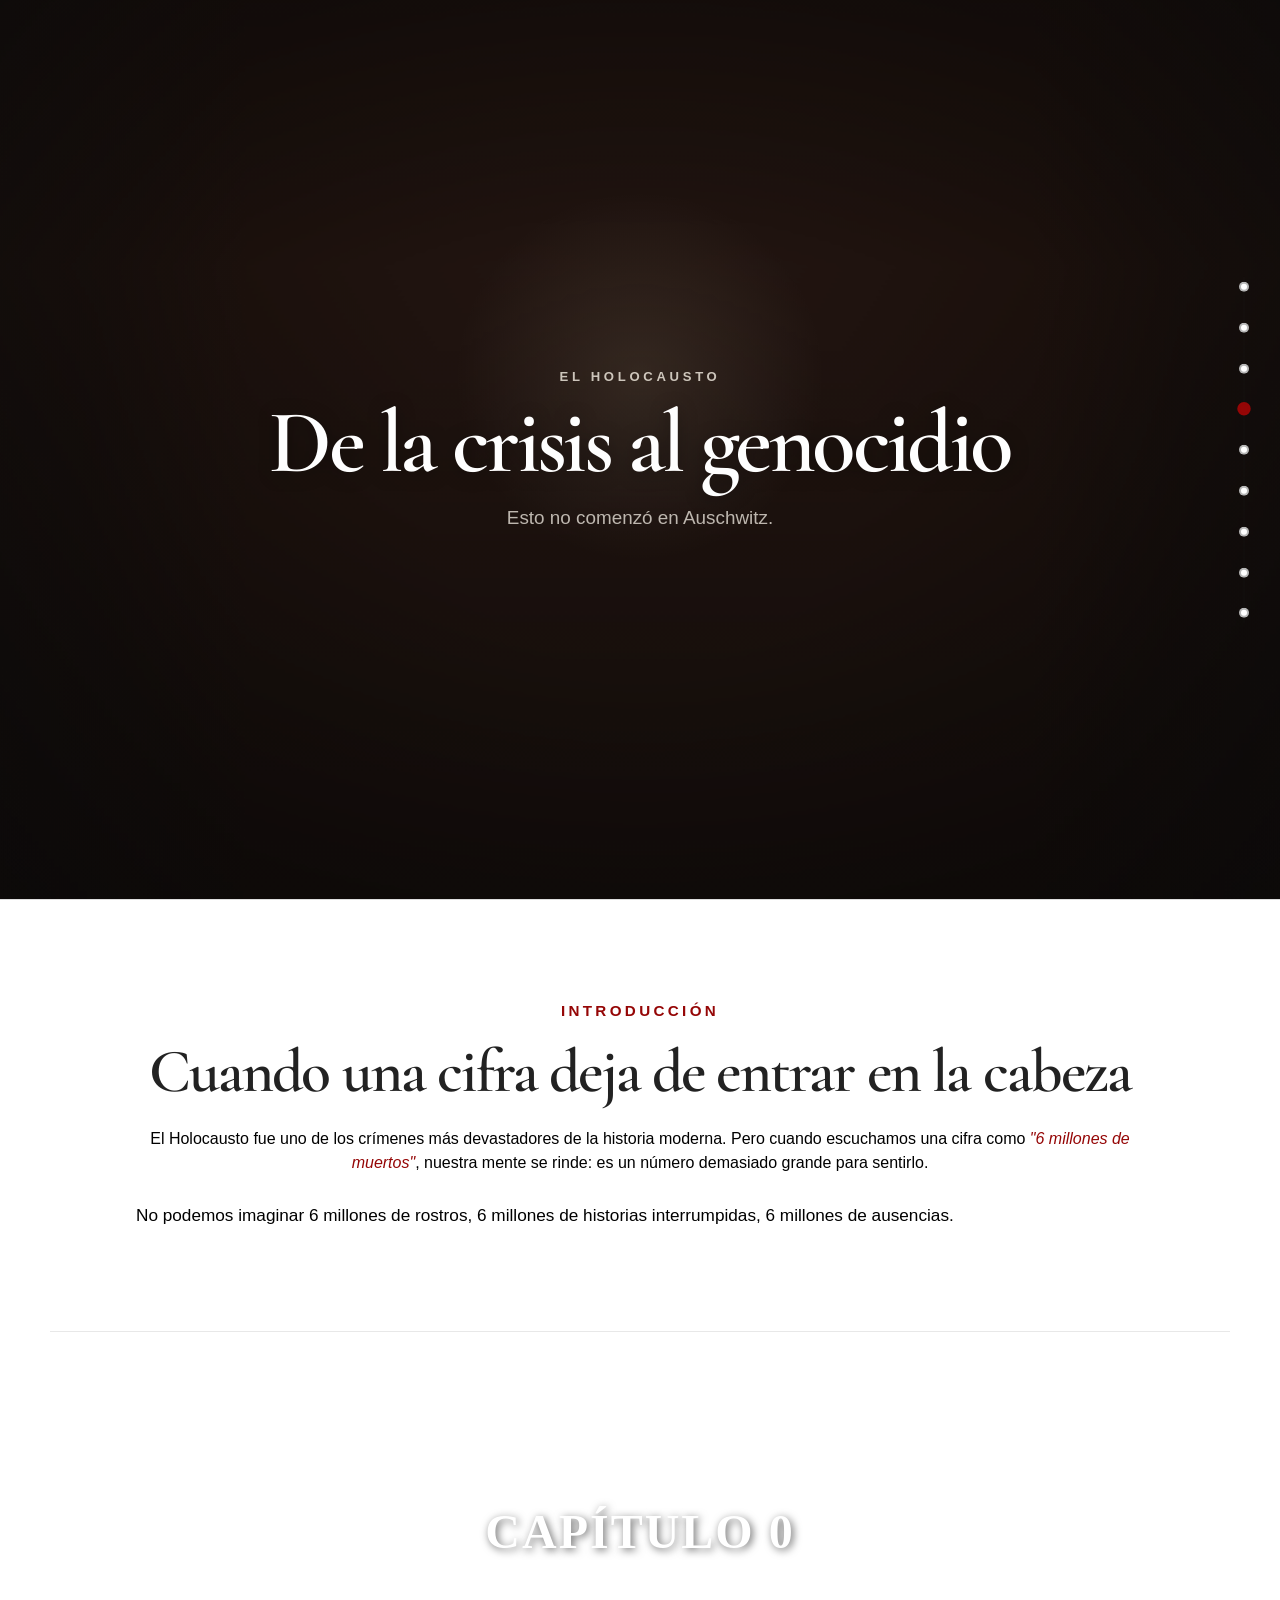
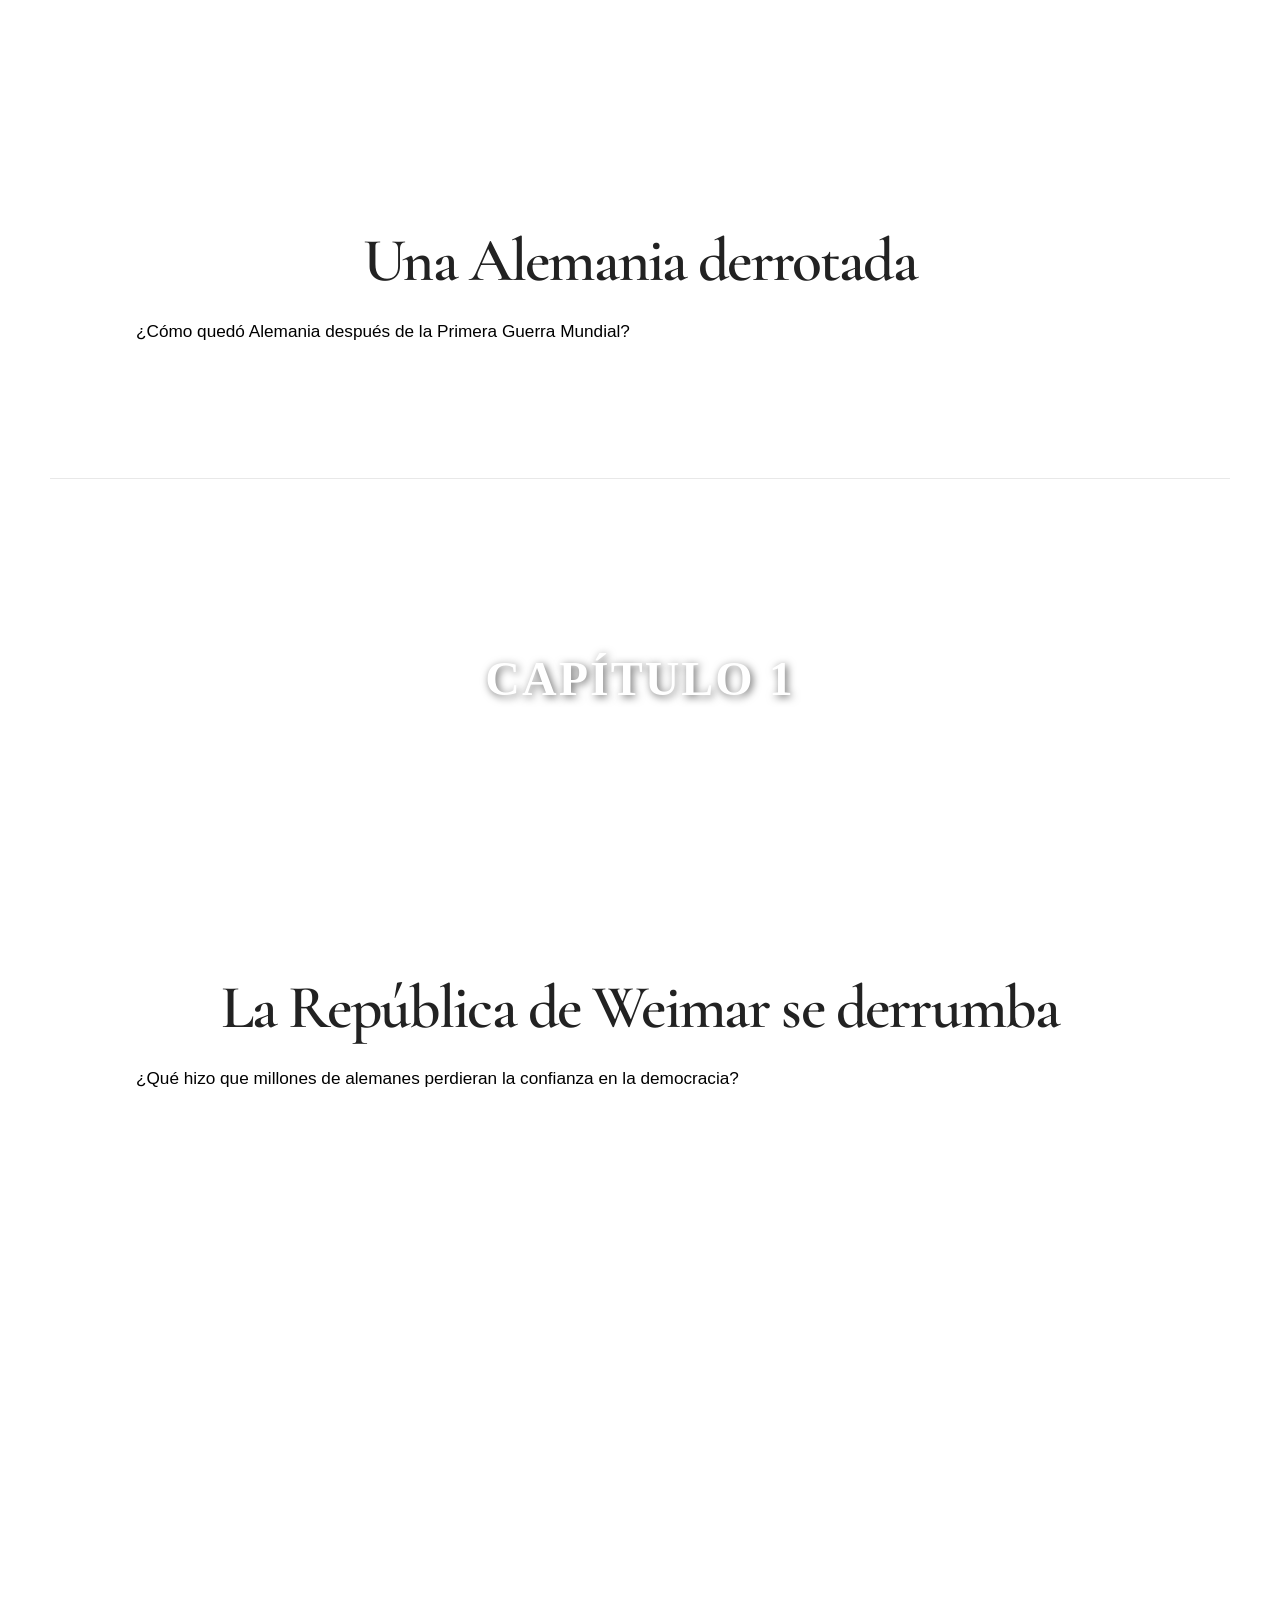
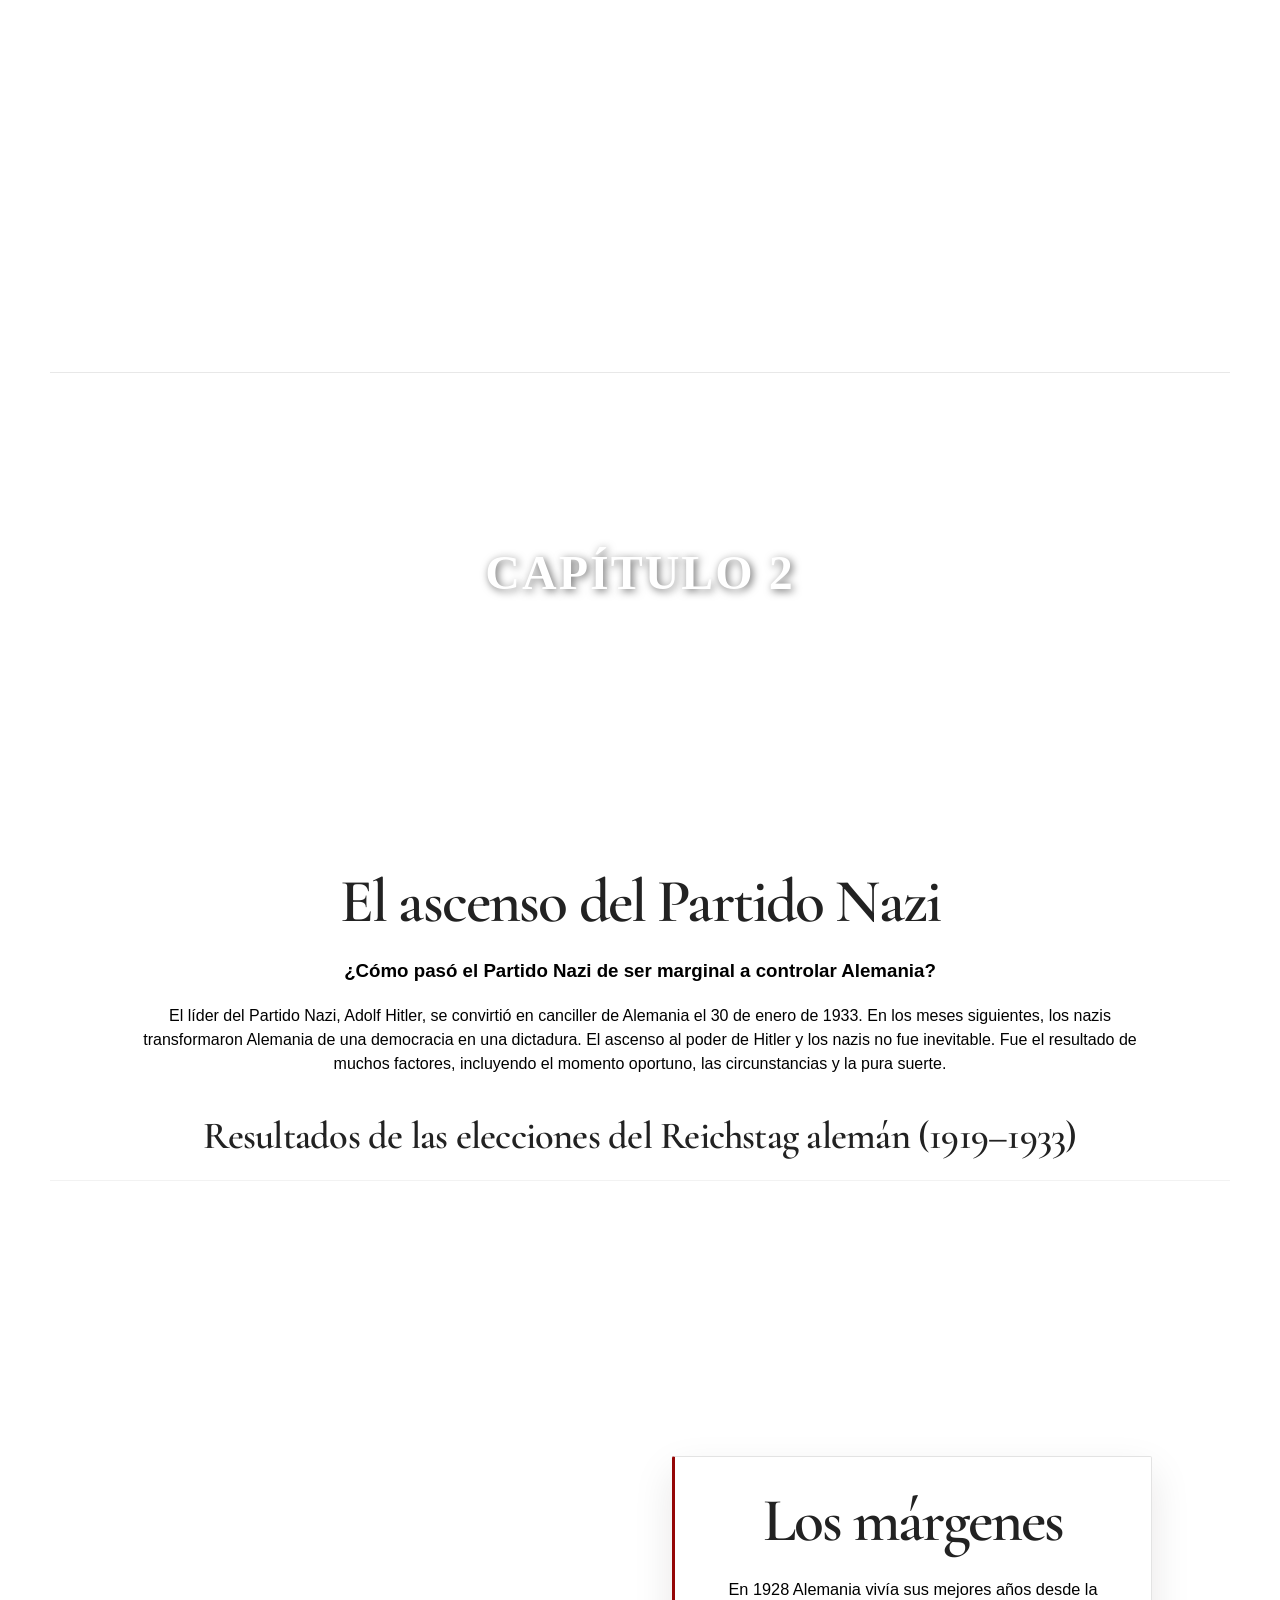
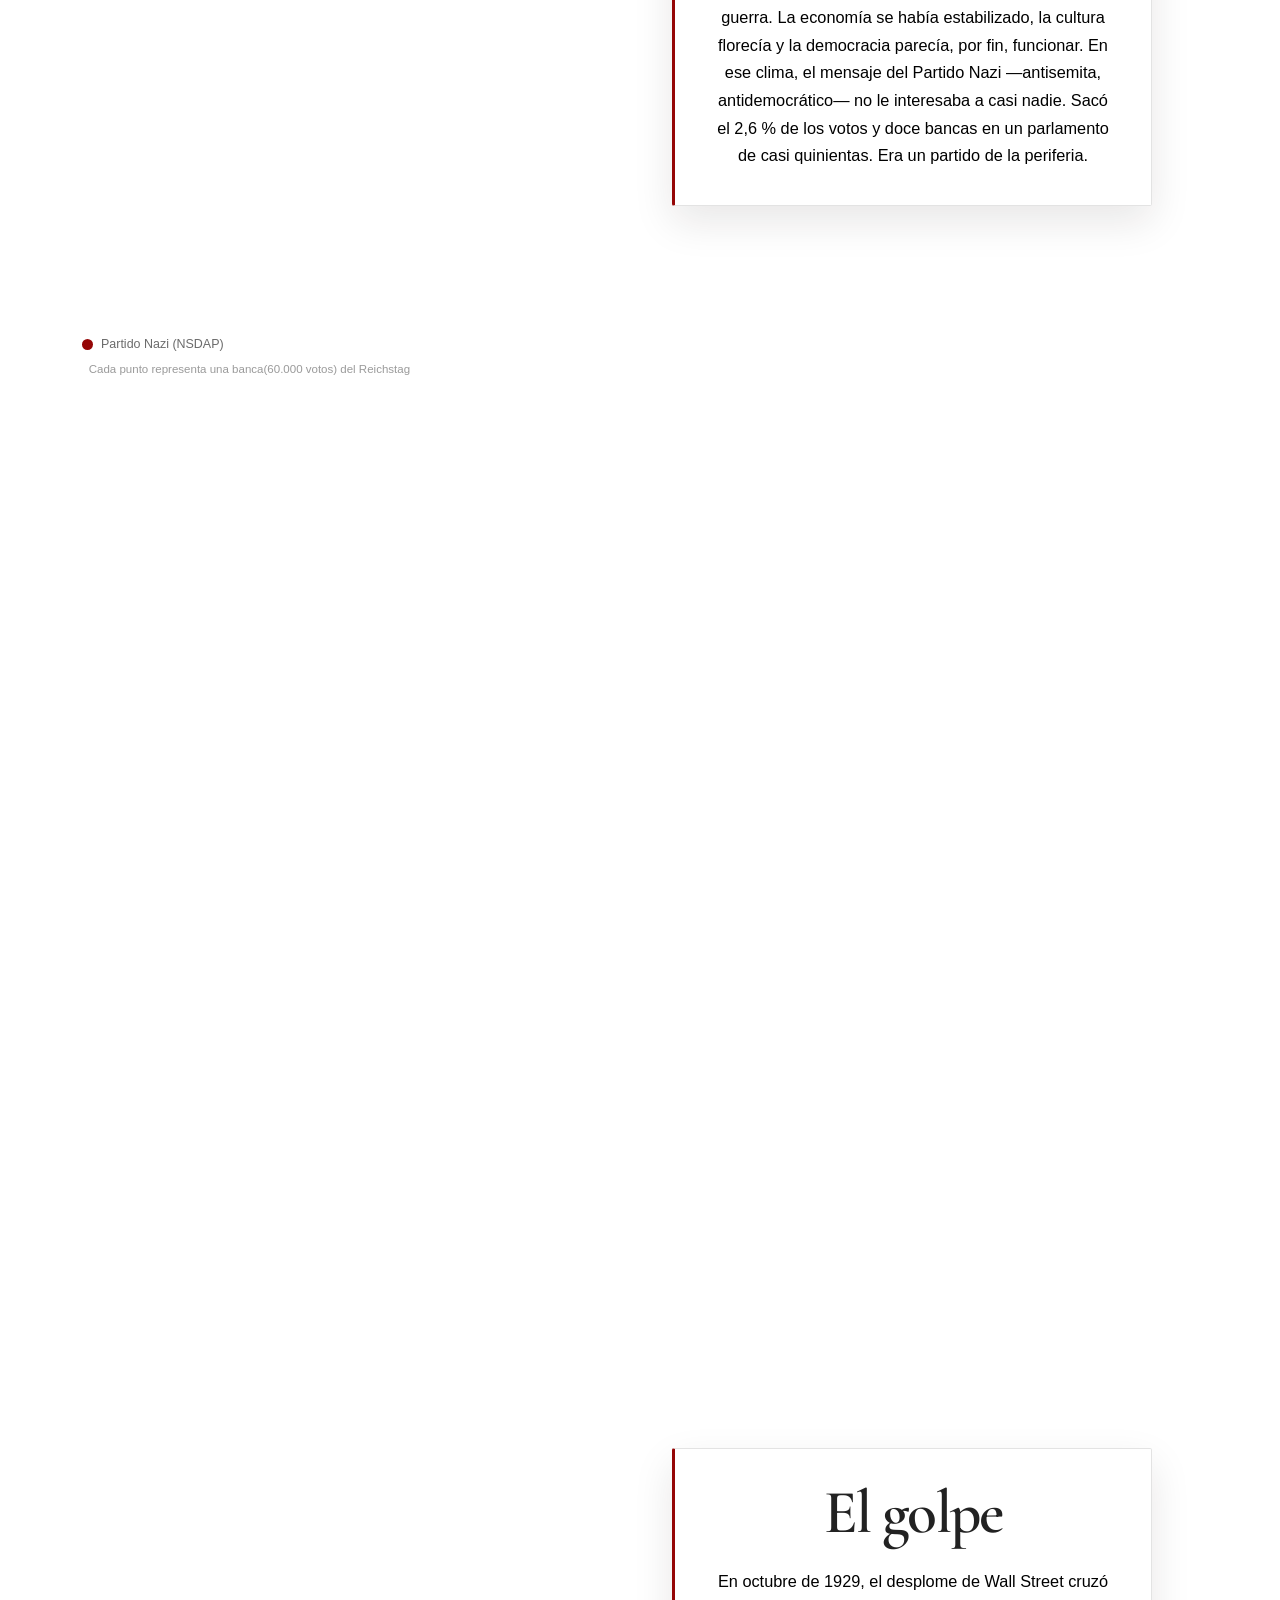
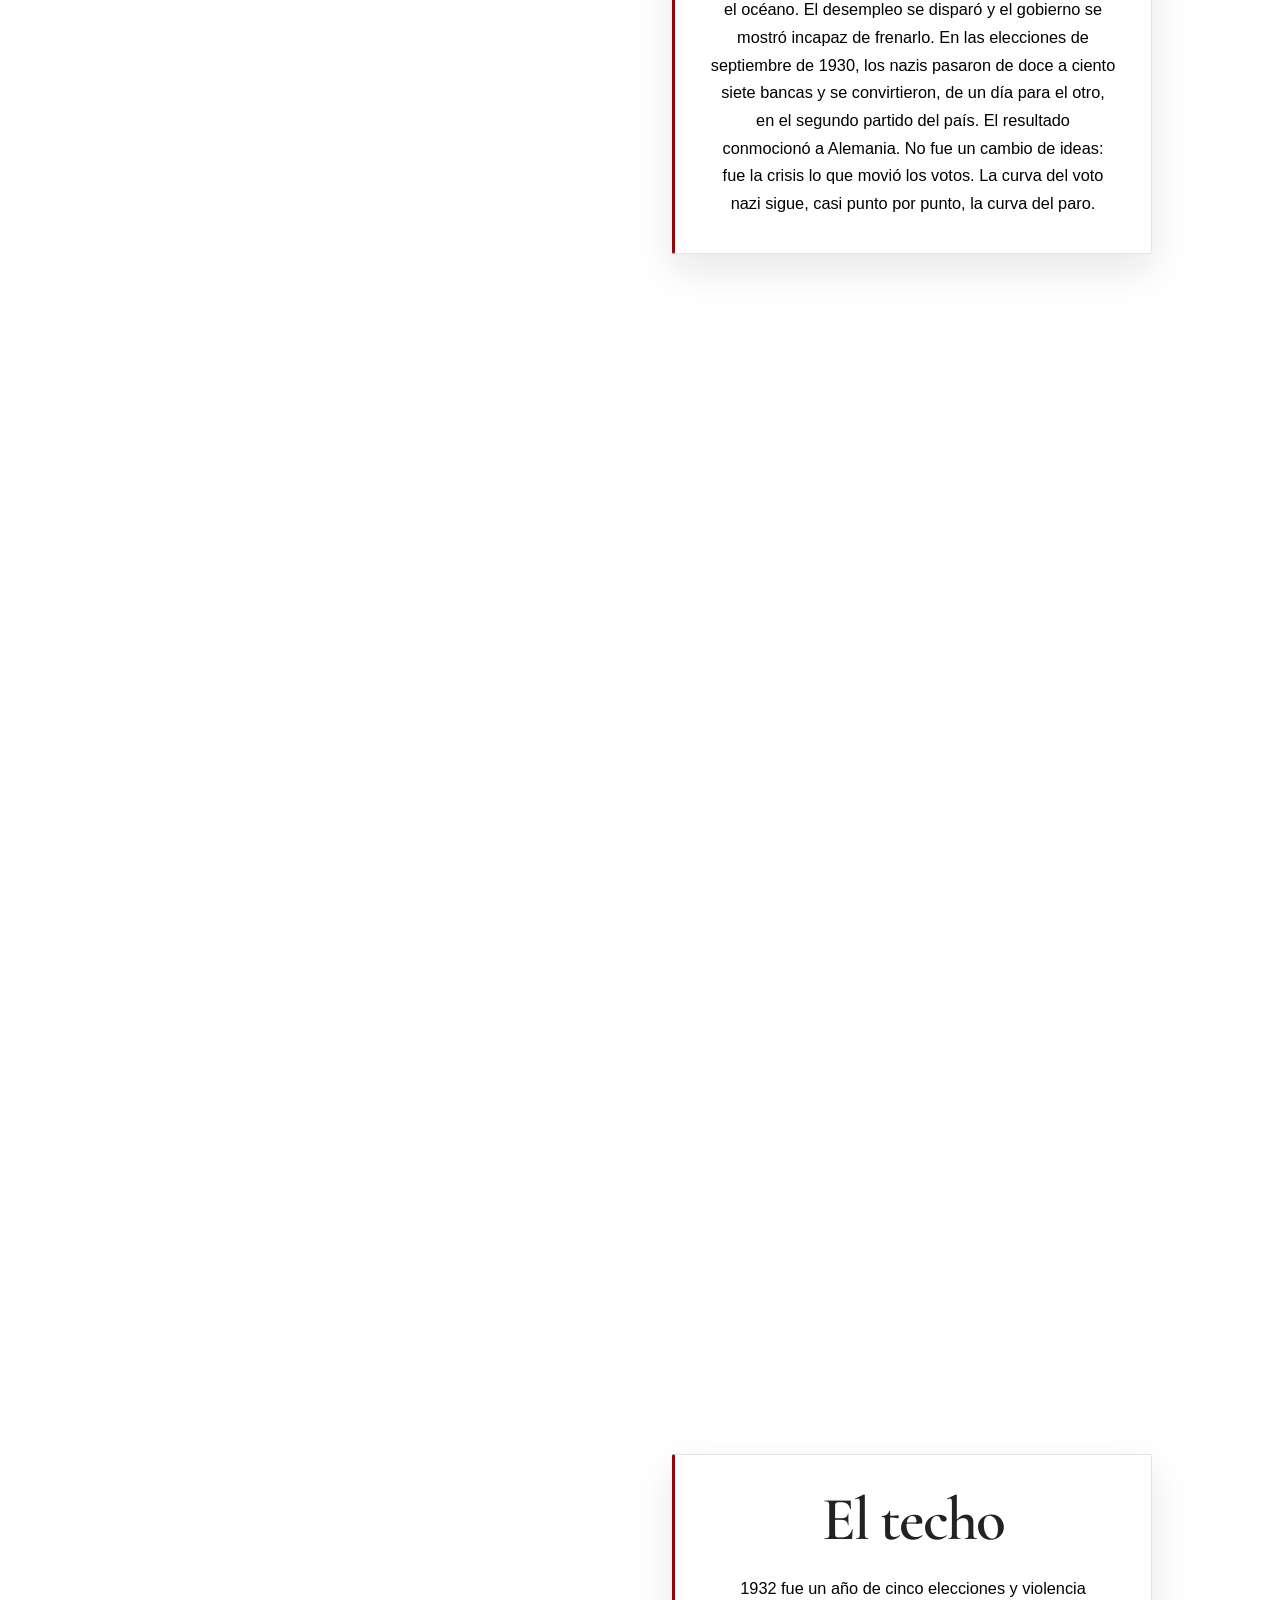
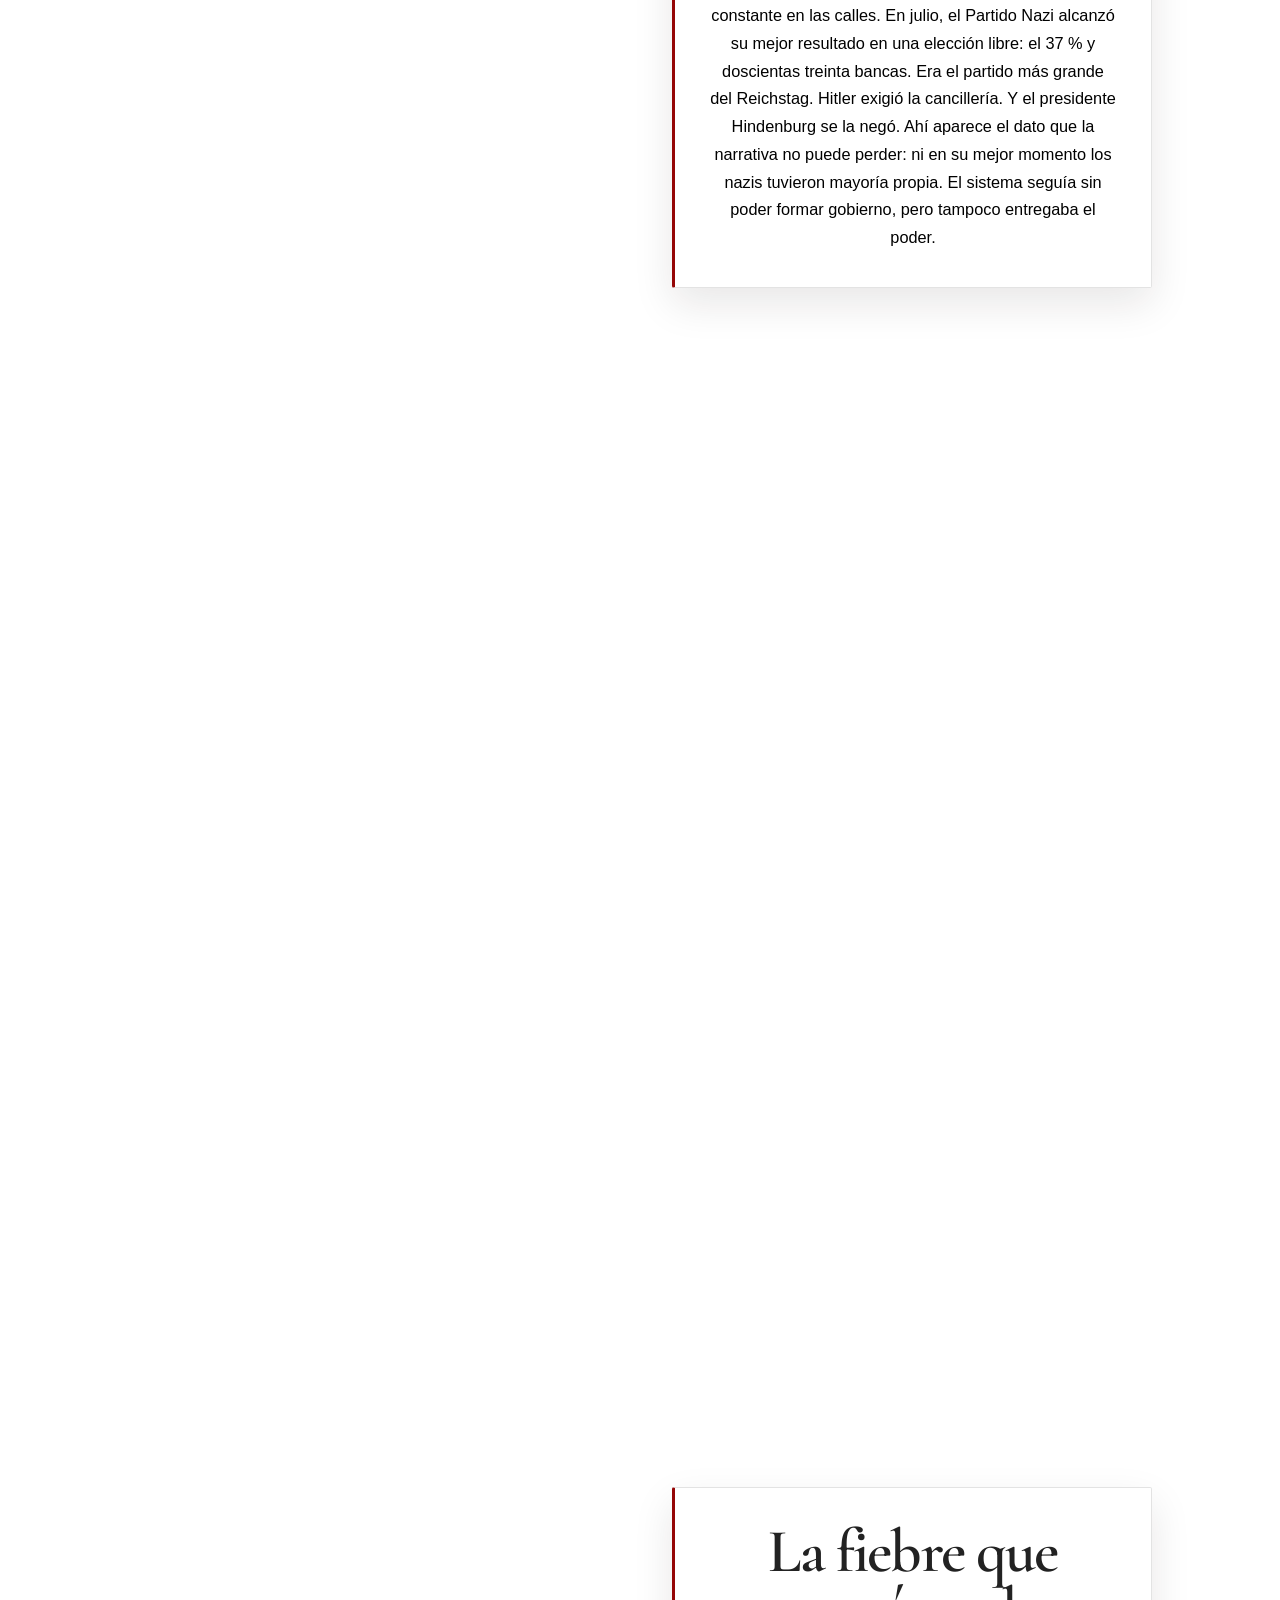
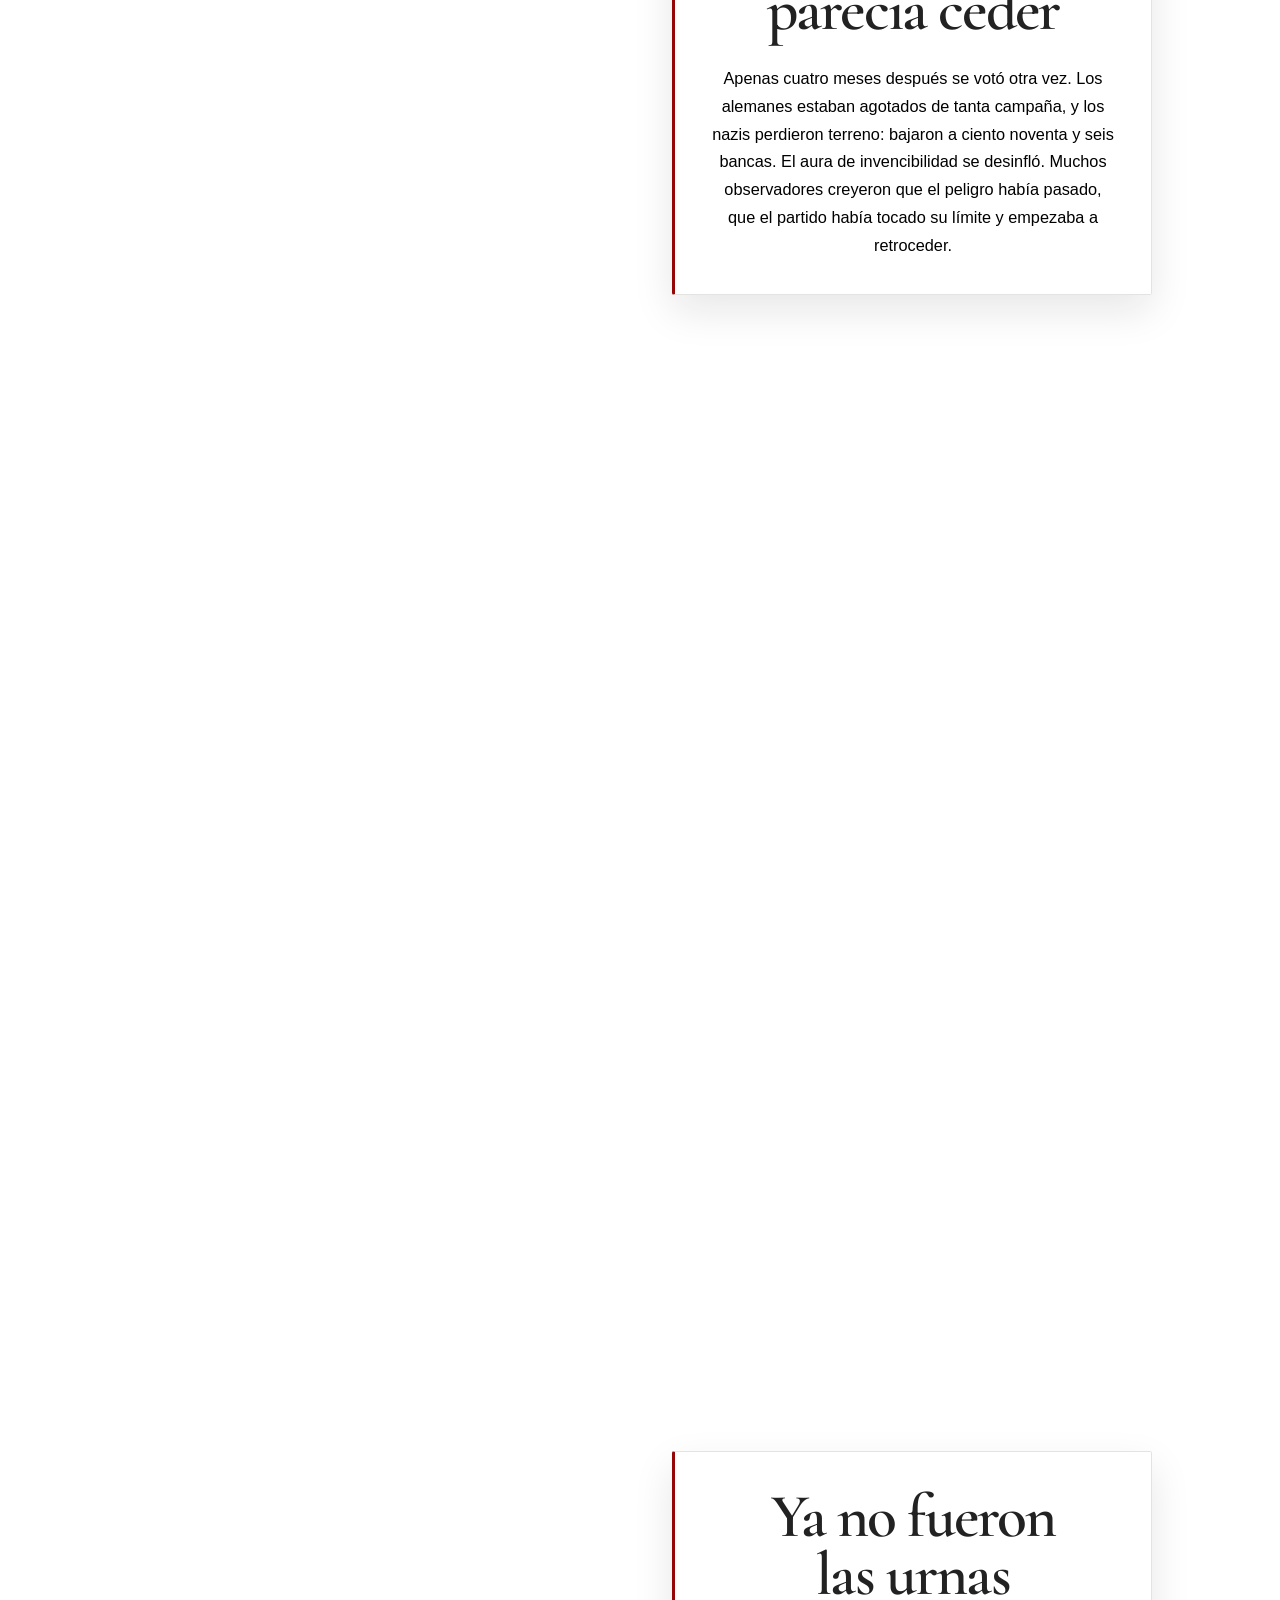
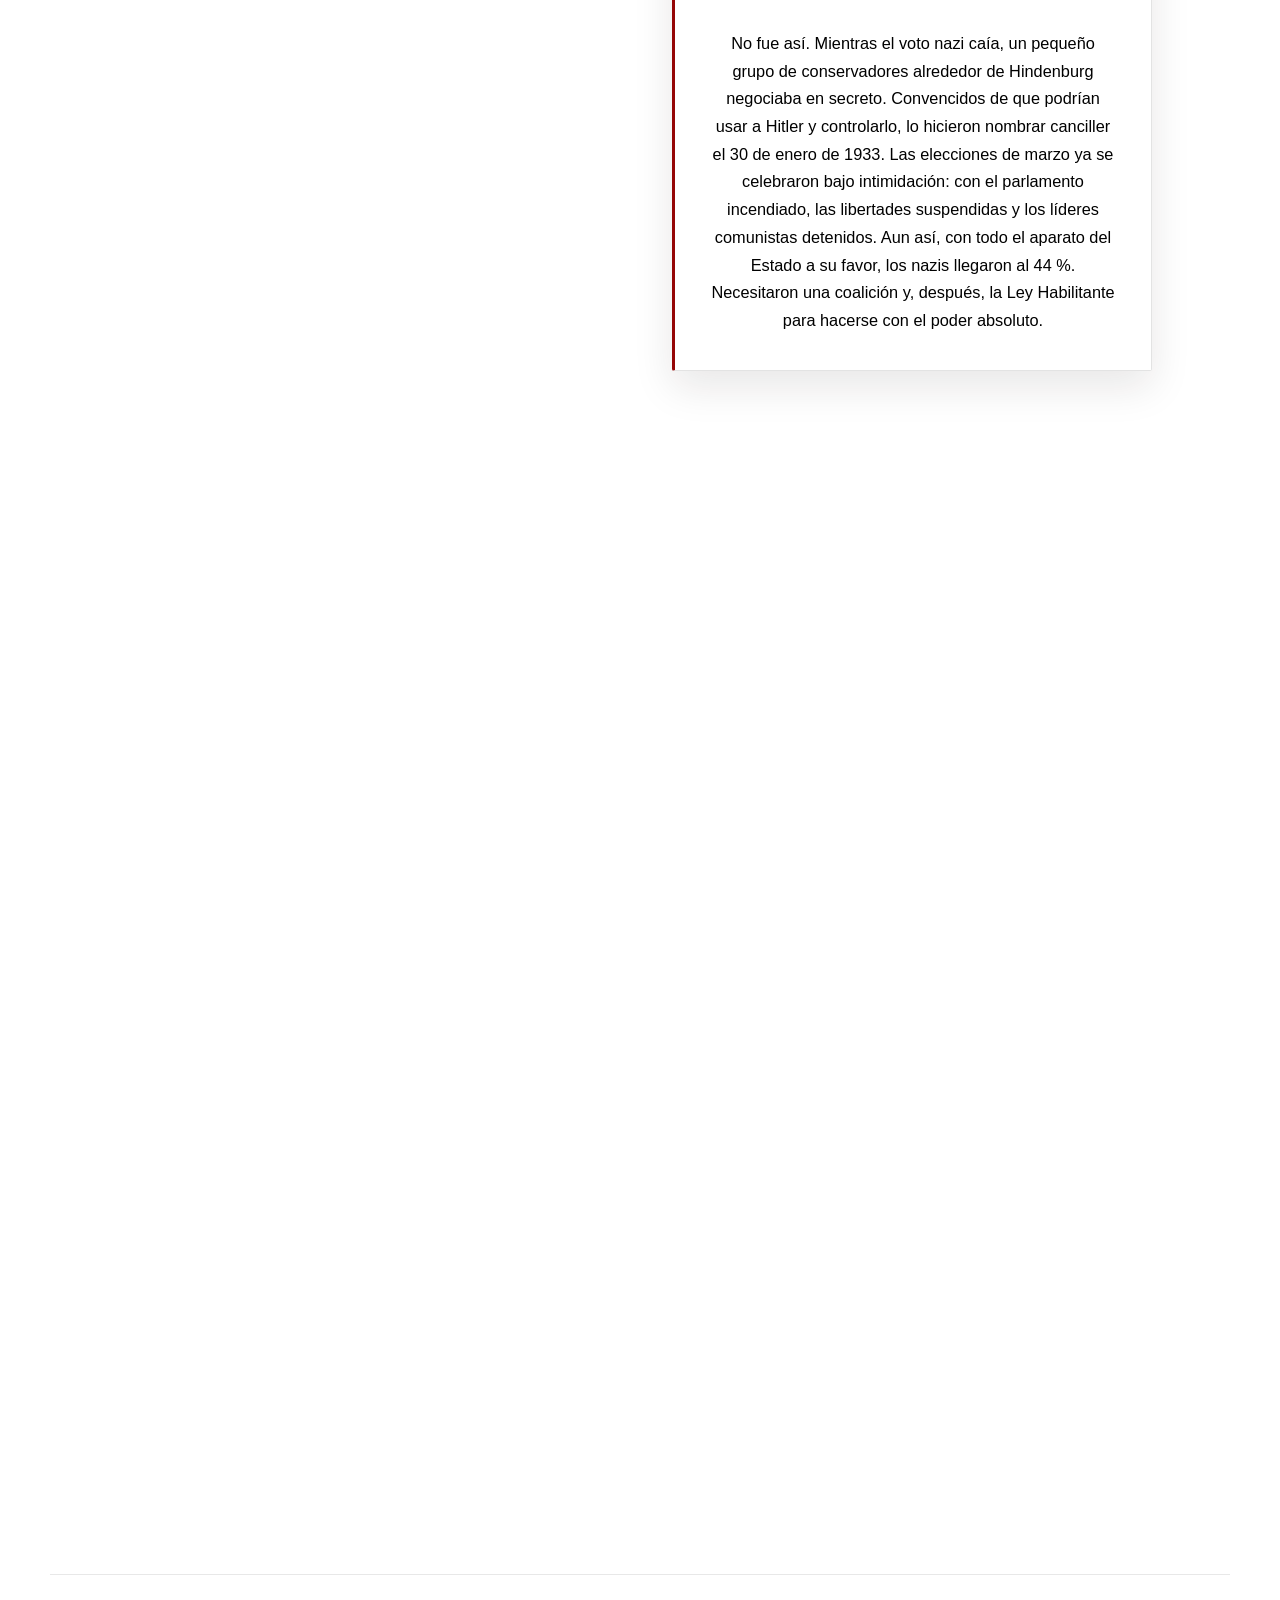
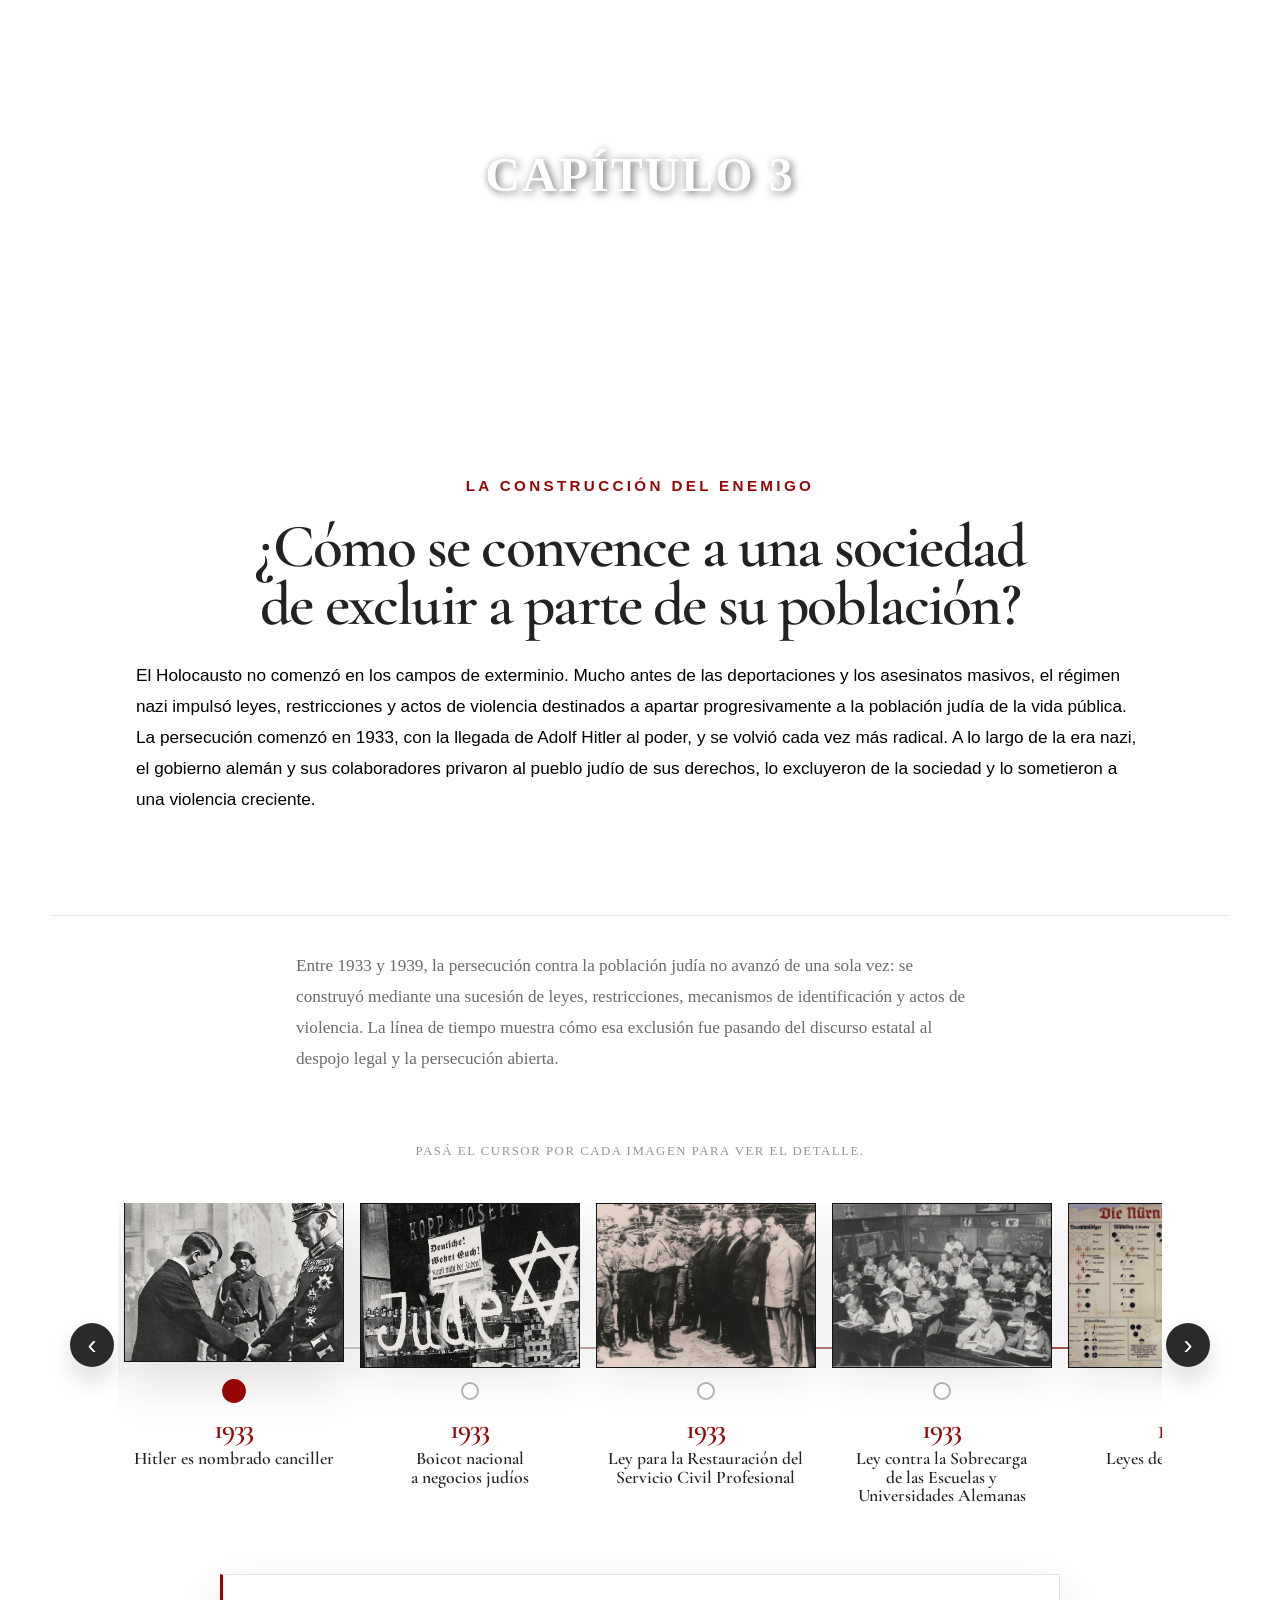
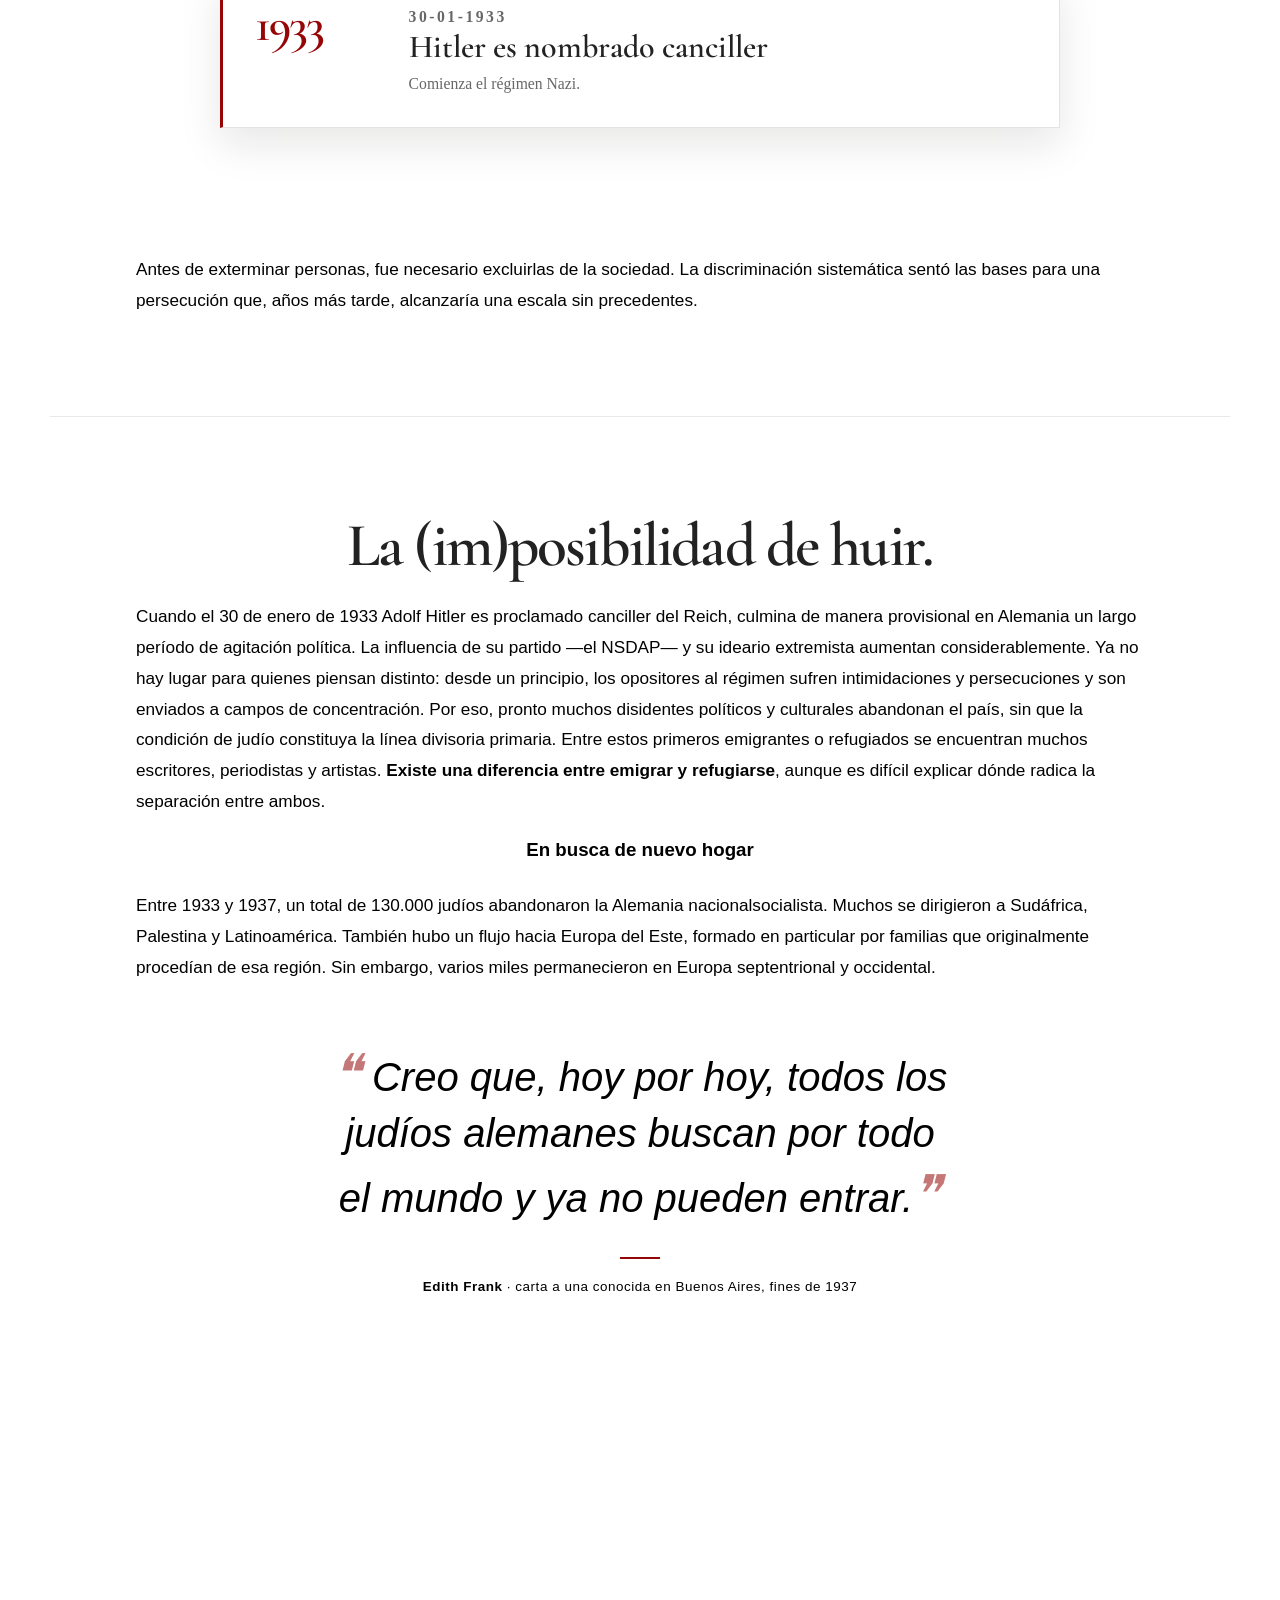
==== commit 3bf4edab: "Agregado Mapa interactvio al Cap 4" ====
--- a/index.html
+++ b/index.html
@@ -379,15 +379,88 @@
 			<h2>Capítulo 4</h2>
 	</div>
 	
-	<section class="chapter chapter--stub">
-		<div class="chapter__intro">
-			<h2> Europa bajo el nazismo </h2>
-			<p class="chapter__body">
-				¿Cómo se expandió el control alemán sobre Europa?
-				<br></br>
-				
-			</p>
-		</div>
+	<!-- CAPÍTULO 4: EUROPA BAJO EL NAZISMO -->
+	<section class="expansion-scrolly" id="expansion-nazi">
+	<div class="expansion-scrolly__graphic">
+		<div class="expansion-map__header">
+		<p class="expansion-map__eyebrow">Europa bajo el nazismo</p>
+		<h3 id="expansion-map-year">1938</h3>
+		<p id="expansion-map-caption">
+			La expansión territorial comenzó con la anexión de Austria.
+		</p>
+		</div>
+
+		<svg
+		id="expansion-map"
+		role="img"
+		aria-label="Mapa de la expansión territorial de la Alemania nazi en Europa entre 1938 y 1942">
+		</svg>
+
+		<div class="expansion-map__legend" aria-label="Leyenda del mapa">
+		<span><i class="expansion-map__swatch expansion-map__swatch--germany"></i>Alemania</span>
+		<span><i class="expansion-map__swatch expansion-map__swatch--new"></i>Nueva incorporación</span>
+		<span><i class="expansion-map__swatch expansion-map__swatch--previous"></i>Control previo</span>
+		<span><i class="expansion-map__swatch expansion-map__swatch--outside"></i>Fuera de control</span>
+		</div>
+
+		<p class="expansion-map__method">
+		Las fronteras actuales se utilizan como aproximación cartográfica. Checoslovaquia y Yugoslavia se representan mediante sus Estados sucesores.
+		</p>
+
+		<div class="expansion-map__tooltip" id="expansion-map-tooltip" hidden></div>
+	</div>
+
+	<div class="expansion-scrolly__steps">
+		<article class="expansion-step is-active" data-year="1938">
+		<div class="expansion-step__card">
+			<p class="expansion-step__year">1938</p>
+			<h3>La expansión comienza</h3>
+			<p>
+			Alemania anexó Austria. La persecución dejó de estar limitada a las fronteras alemanas y alcanzó inmediatamente a nuevas comunidades.
+			</p>
+		</div>
+		</article>
+
+		<article class="expansion-step" data-year="1939">
+		<div class="expansion-step__card">
+			<p class="expansion-step__year">1939</p>
+			<h3>De la anexión a la guerra</h3>
+			<p>
+			La ocupación de Checoslovaquia y la invasión de Polonia transformaron la expansión territorial en una guerra continental.
+			</p>
+		</div>
+		</article>
+
+		<article class="expansion-step" data-year="1940">
+		<div class="expansion-step__card">
+			<p class="expansion-step__year">1940</p>
+			<h3>Europa occidental cae</h3>
+			<p>
+			Dinamarca, Noruega, Países Bajos, Bélgica, Luxemburgo y gran parte de Francia quedaron bajo control alemán.
+			</p>
+		</div>
+		</article>
+
+		<article class="expansion-step" data-year="1941">
+		<div class="expansion-step__card">
+			<p class="expansion-step__year">1941</p>
+			<h3>La expansión alcanza el este</h3>
+			<p>
+			Yugoslavia, Grecia, los países bálticos y amplias regiones de Bielorrusia y Ucrania quedaron sometidos a la ocupación.
+			</p>
+		</div>
+		</article>
+
+		<article class="expansion-step expansion-step--final" data-year="1942">
+		<div class="expansion-step__card">
+			<p class="expansion-step__year">1942</p>
+			<h3>La máxima extensión</h3>
+			<p>
+			Con la ocupación completa de Francia, el dominio nazi alcanzó su máxima amplitud. El territorio ya estaba controlado; lo siguiente fue organizar la persecución y el exterminio a escala continental.
+			</p>
+		</div>
+		</article>
+	</div>
 	</section>
 
 	<!-- Capitulo 5: La industrialización del exterminio  -->
@@ -524,7 +597,8 @@
 
 
 
-	
+<script src="data/expansion-data.js"></script>
+<script src="expansion-map.js" defer></script>
 <script src="./main.js" defer></script>
 
 </body>
--- a/styles.css
+++ b/styles.css
@@ -1000,10 +1000,8 @@
 	text-align: center;
 }
 .testimony__mark {
-	display: block;
 	font-family: var(--font-display);
-	font-size: 4.5rem;
-	line-height: 0.6;
+	font-size: 1.3em;
 	color: var(--accent);
 	opacity: 0.55;
 }
@@ -1343,3 +1341,215 @@
 		padding: 1.5rem;
 	}
 }
+
+:root {
+  --expansion-land: #e7e3dc;
+  --expansion-border: #ffffff;
+  --expansion-germany: #2b090b;
+  --expansion-new: #a8171d;
+  --expansion-previous: #6f2024;
+  --expansion-text: #1f1f1f;
+  --expansion-muted: rgba(31, 31, 31, 0.65);
+  --expansion-line: rgba(31, 31, 31, 0.14);
+}
+
+.expansion-scrolly {
+  position: relative;
+  display: grid;
+  grid-template-columns: minmax(0, 62%) minmax(300px, 38%);
+  align-items: start;
+  background: #fff;
+}
+
+.expansion-scrolly__graphic {
+  position: sticky;
+  top: 0;
+  height: 100vh;
+  padding: 2.5rem 2.5rem 1.5rem;
+  display: flex;
+  flex-direction: column;
+}
+
+.expansion-map__header {
+  max-width: 760px;
+}
+
+.expansion-map__eyebrow,
+.expansion-step__year {
+  margin: 0;
+  color: var(--expansion-new);
+  font-size: 0.82rem;
+  font-weight: 700;
+  letter-spacing: 0.08em;
+  text-transform: uppercase;
+}
+
+.expansion-map__header h3 {
+  margin: 0.15rem 0 0.25rem;
+  font-family: "Cormorant Garamond", Georgia, serif;
+  font-size: clamp(2.6rem, 5vw, 5rem);
+  line-height: 1;
+}
+
+.expansion-map__header p:last-child {
+  margin: 0;
+  color: var(--expansion-muted);
+  max-width: 720px;
+}
+
+#expansion-map {
+  width: 100%;
+  min-height: 0;
+  flex: 1;
+  display: block;
+  margin-top: -1rem;
+}
+.expansion-country {
+  fill: var(--expansion-land);
+  stroke: var(--expansion-border);
+  stroke-width: 0.65px;
+  vector-effect: non-scaling-stroke;
+  transition: fill 700ms ease, opacity 700ms ease;
+}
+
+.expansion-country.is-germany { fill: var(--expansion-germany); }
+.expansion-country.is-new { fill: var(--expansion-new); }
+.expansion-country.is-previous { fill: var(--expansion-previous); }
+
+.expansion-country.is-interactive {
+  cursor: pointer;
+}
+
+.expansion-map__legend {
+  display: flex;
+  flex-wrap: wrap;
+  gap: 0.55rem 1.1rem;
+  color: var(--expansion-muted);
+  font-size: 0.78rem;
+}
+
+.expansion-map__legend span {
+  display: inline-flex;
+  align-items: center;
+  gap: 0.4rem;
+}
+
+.expansion-map__swatch {
+  width: 11px;
+  height: 11px;
+  display: inline-block;
+  border: 1px solid rgba(31, 31, 31, 0.1);
+}
+
+.expansion-map__swatch--germany { background: var(--expansion-germany); }
+.expansion-map__swatch--new { background: var(--expansion-new); }
+.expansion-map__swatch--previous { background: var(--expansion-previous); }
+.expansion-map__swatch--outside { background: var(--expansion-land); }
+
+.expansion-map__method {
+  margin: 0.8rem 0 0;
+  max-width: 800px;
+  color: rgba(31, 31, 31, 0.46);
+  font-size: 0.72rem;
+  line-height: 1.35;
+}
+
+.expansion-scrolly__steps {
+  padding: 0 4vw;
+}
+
+.expansion-step {
+  min-height: 105vh;
+  display: flex;
+  align-items: center;
+}
+
+.expansion-step--final {
+  min-height: 125vh;
+}
+
+.expansion-step__card {
+  padding: 1.7rem 1.8rem;
+  background: rgba(255, 255, 255, 0.96);
+  border: 1px solid var(--expansion-line);
+  border-left: 3px solid rgba(111, 32, 36, 0.4);
+  box-shadow: 0 14px 35px rgba(31, 31, 31, 0.08);
+  opacity: 0.38;
+  transform: translateY(14px);
+  transition: opacity 450ms ease, transform 450ms ease, border-color 450ms ease;
+}
+
+.expansion-step.is-active .expansion-step__card {
+  opacity: 1;
+  transform: translateY(0);
+  border-left-color: var(--expansion-new);
+}
+
+.expansion-step__card h3 {
+  margin: 0.15rem 0 0.65rem;
+  font-family: "Cormorant Garamond", Georgia, serif;
+  font-size: 1.85rem;
+}
+
+.expansion-step__card p:last-child {
+  margin: 0;
+  color: var(--expansion-muted);
+}
+
+.expansion-map__tooltip {
+  position: fixed;
+  z-index: 30;
+  width: min(300px, calc(100vw - 2rem));
+  padding: 0.85rem 1rem;
+  background: rgba(255, 255, 255, 0.98);
+  border: 1px solid var(--expansion-line);
+  box-shadow: 0 10px 28px rgba(31, 31, 31, 0.13);
+  pointer-events: none;
+  font-size: 0.82rem;
+  line-height: 1.4;
+}
+
+.expansion-map__tooltip strong {
+  display: block;
+  margin-bottom: 0.25rem;
+  font-size: 0.95rem;
+  color: var(--expansion-text);
+}
+
+.expansion-map__tooltip span {
+  color: var(--expansion-new);
+  font-weight: 700;
+}
+
+@media (max-width: 820px) {
+  .expansion-scrolly {
+    display: block;
+  }
+
+.expansion-scrolly__graphic {
+  position: sticky;
+  top: 0;
+  height: 100vh;
+  padding: 1.5rem 2rem 1rem;
+  display: flex;
+  flex-direction: column;
+}
+
+ .expansion-map__header h3 {
+  margin: 0.05rem 0 0.15rem;
+  font-family: "Cormorant Garamond", Georgia, serif;
+  font-size: clamp(2.6rem, 5vw, 5rem);
+  line-height: 1;
+}
+  .expansion-map__method {
+    display: none;
+  }
+
+  .expansion-scrolly__steps {
+    padding: 0 6vw;
+  }
+
+  .expansion-step {
+    min-height: 88vh;
+  }
+}
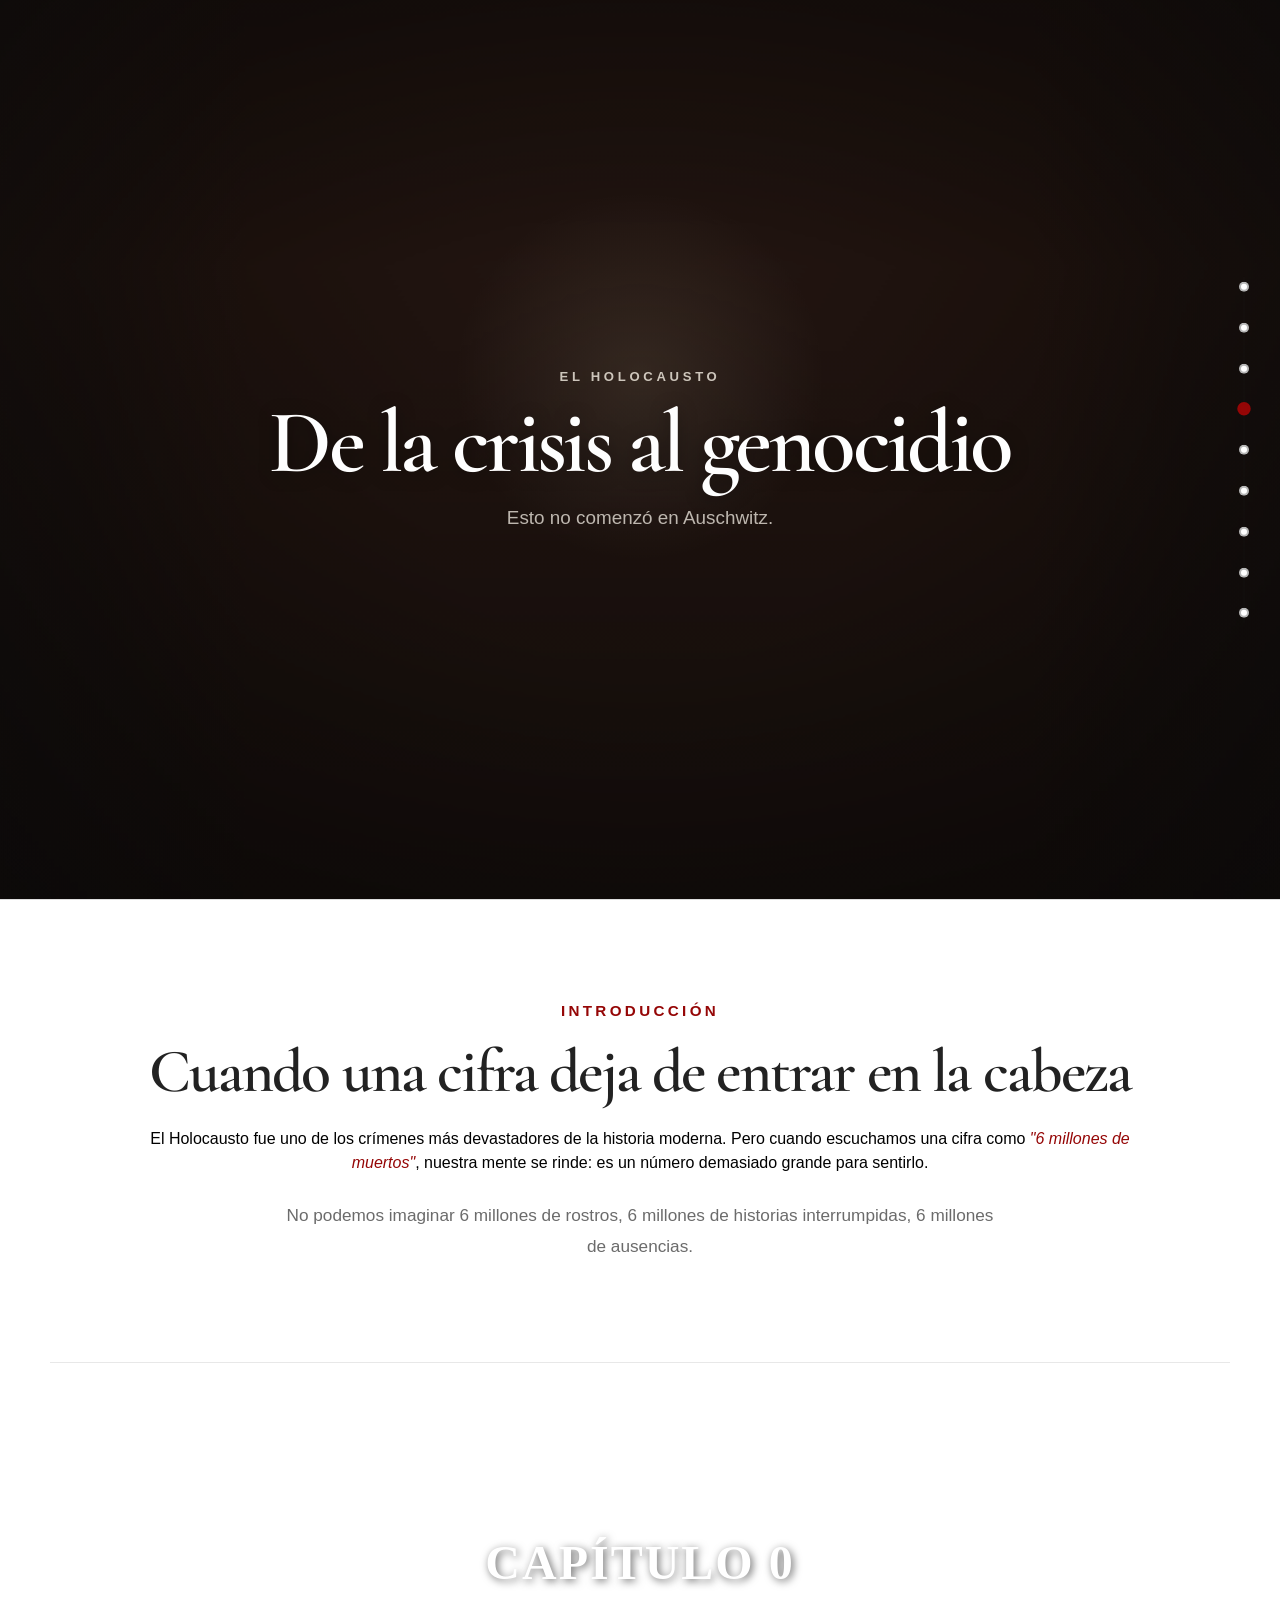
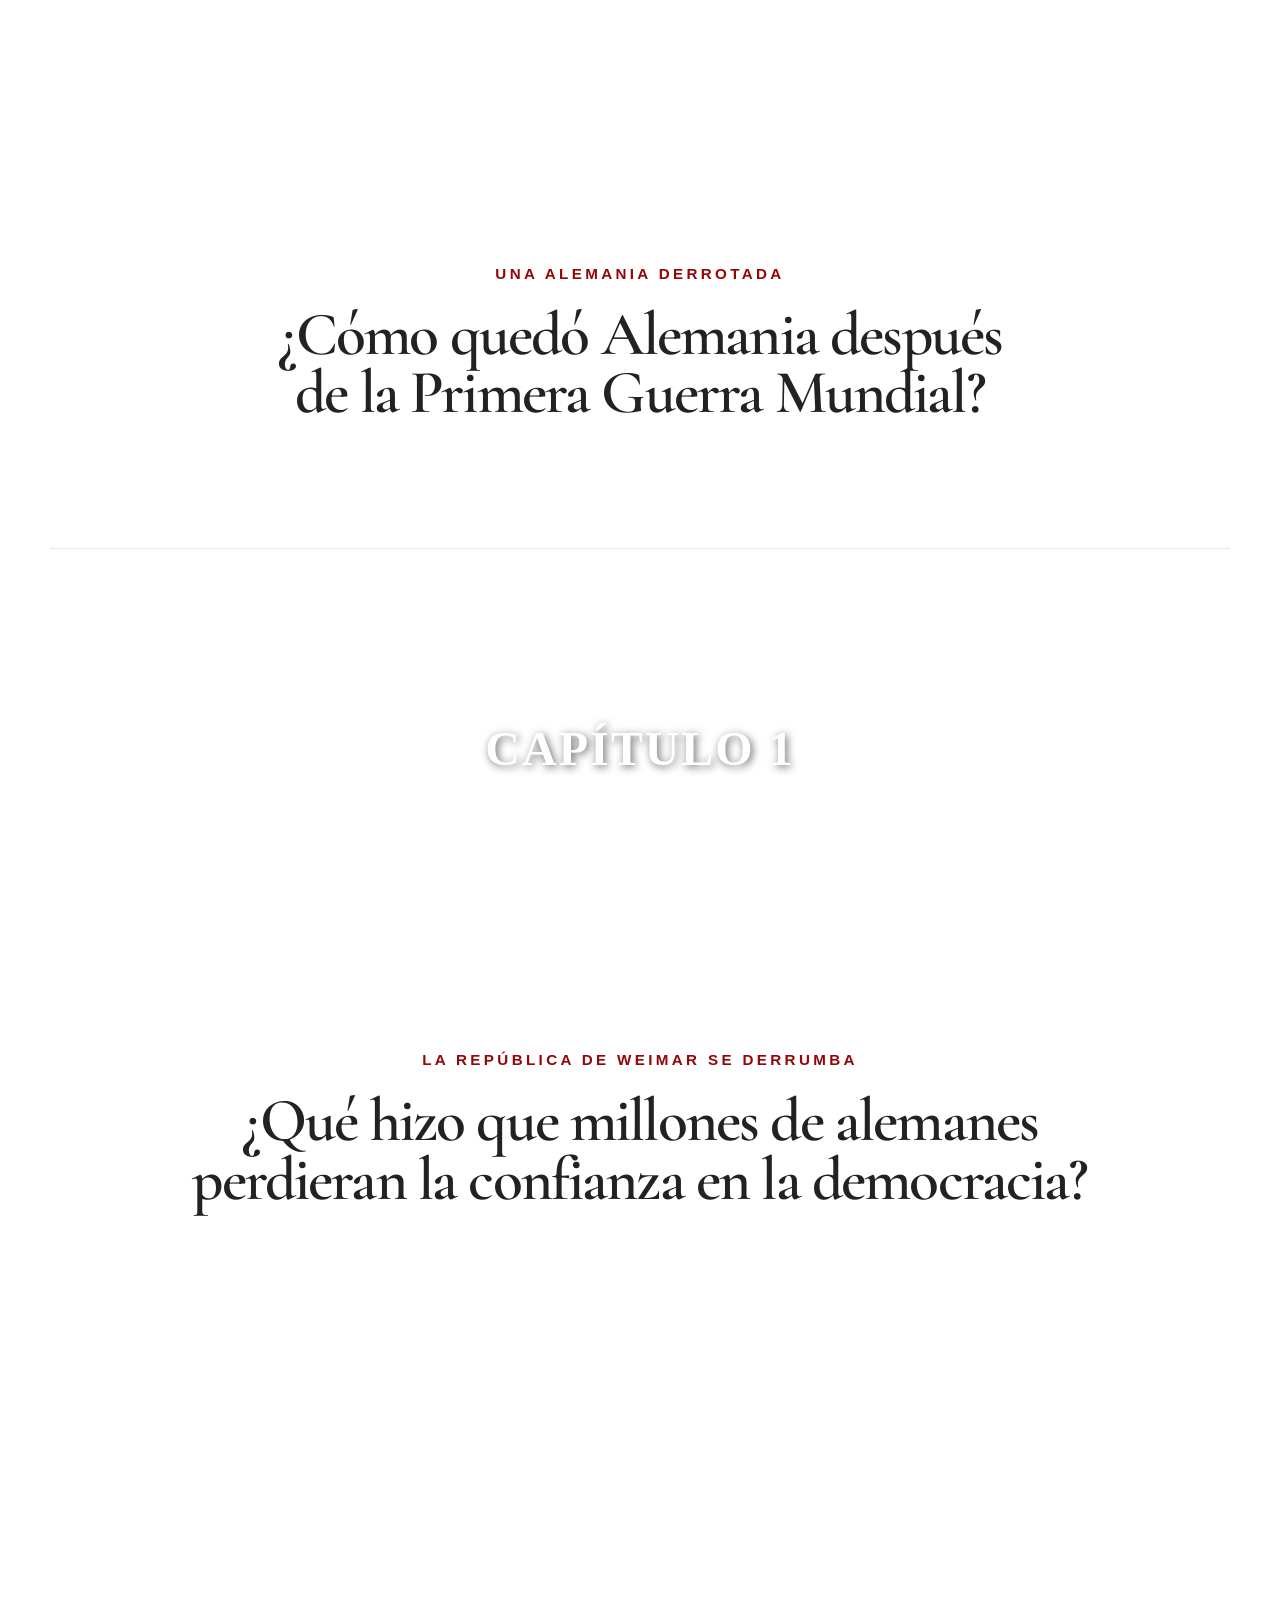
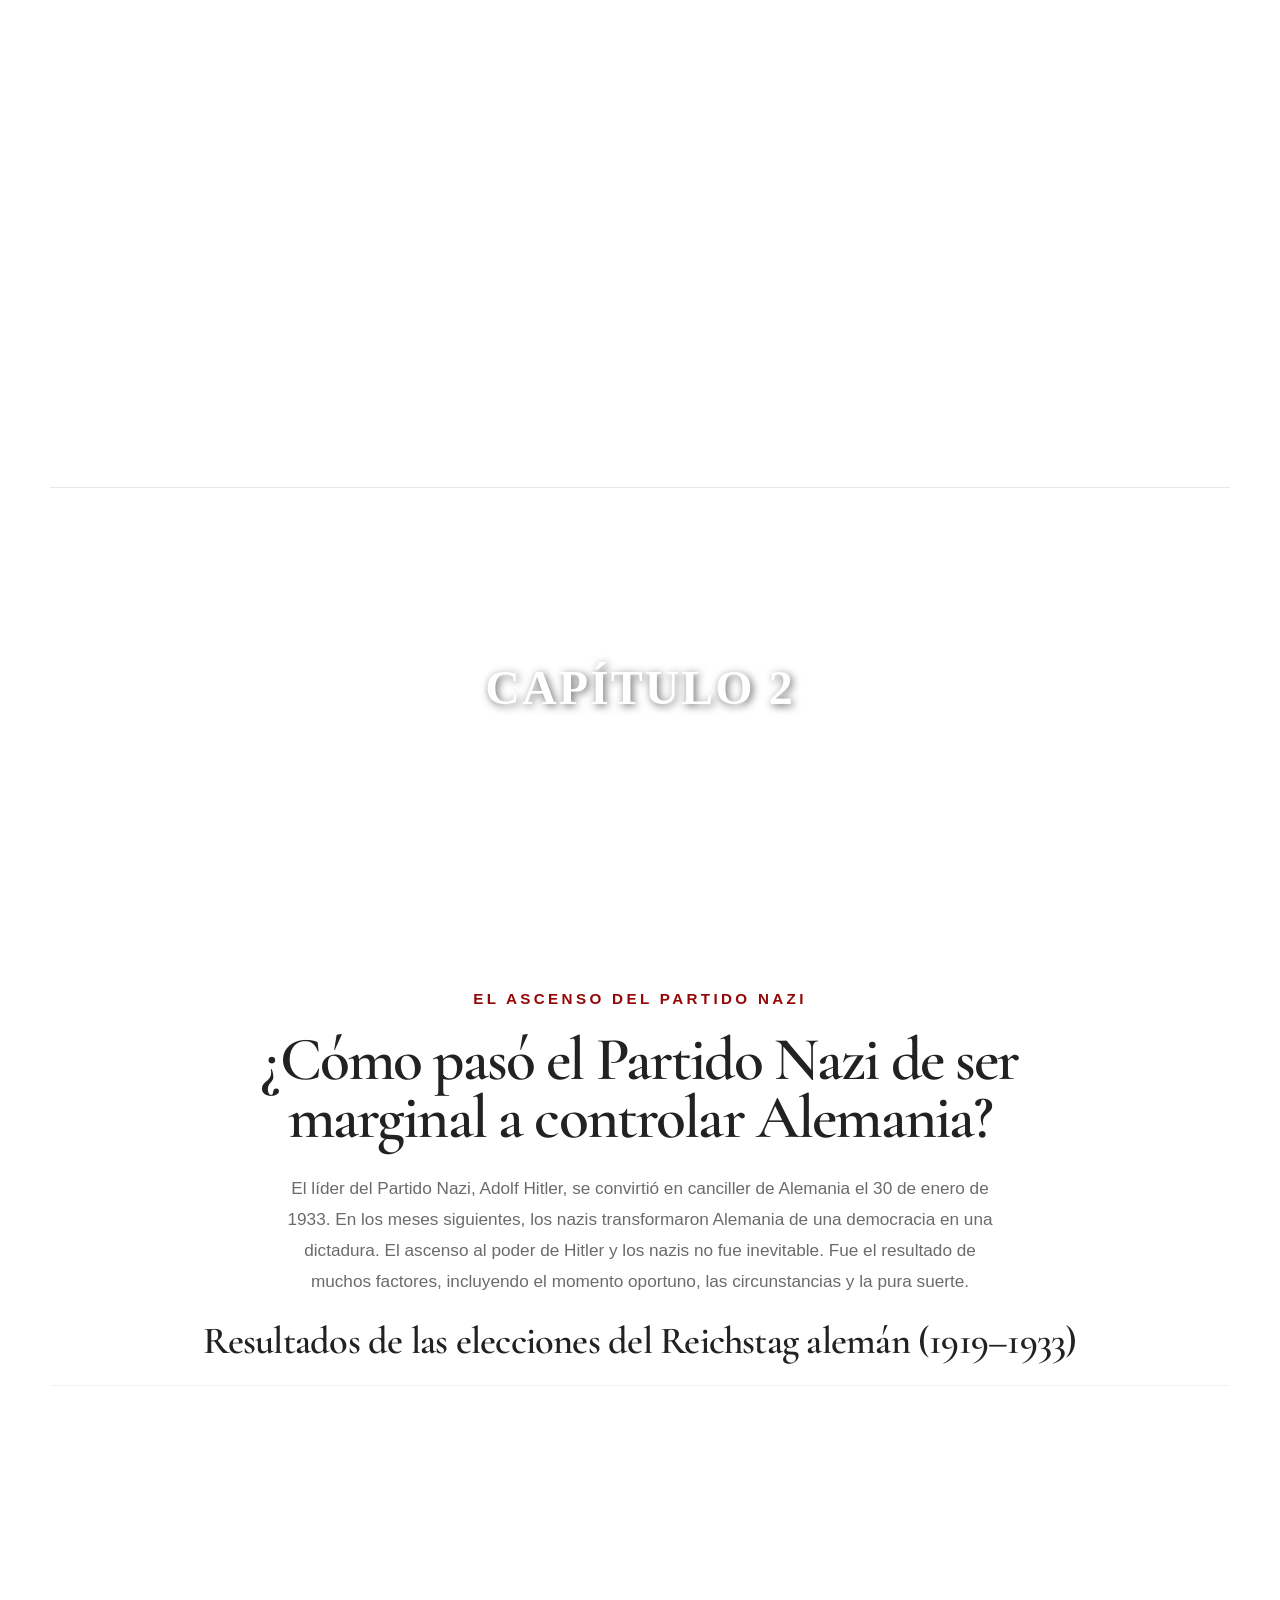
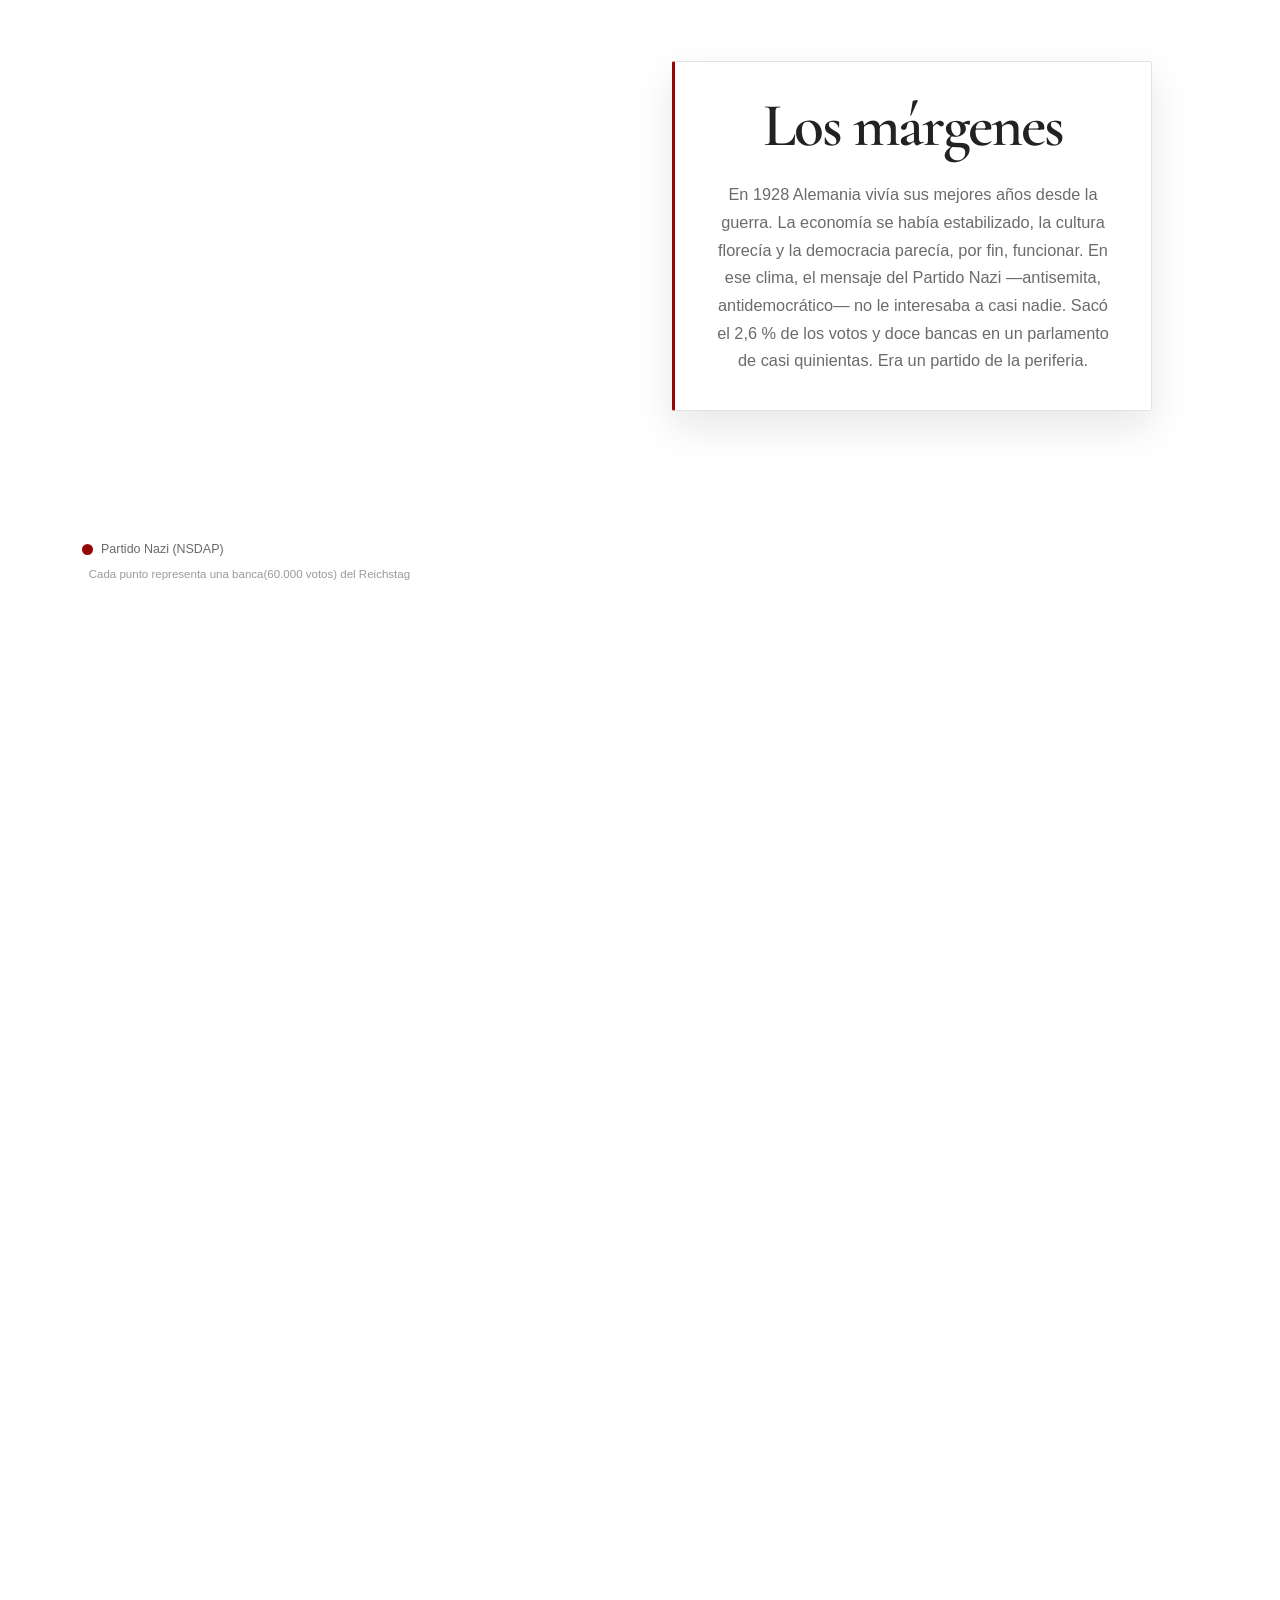
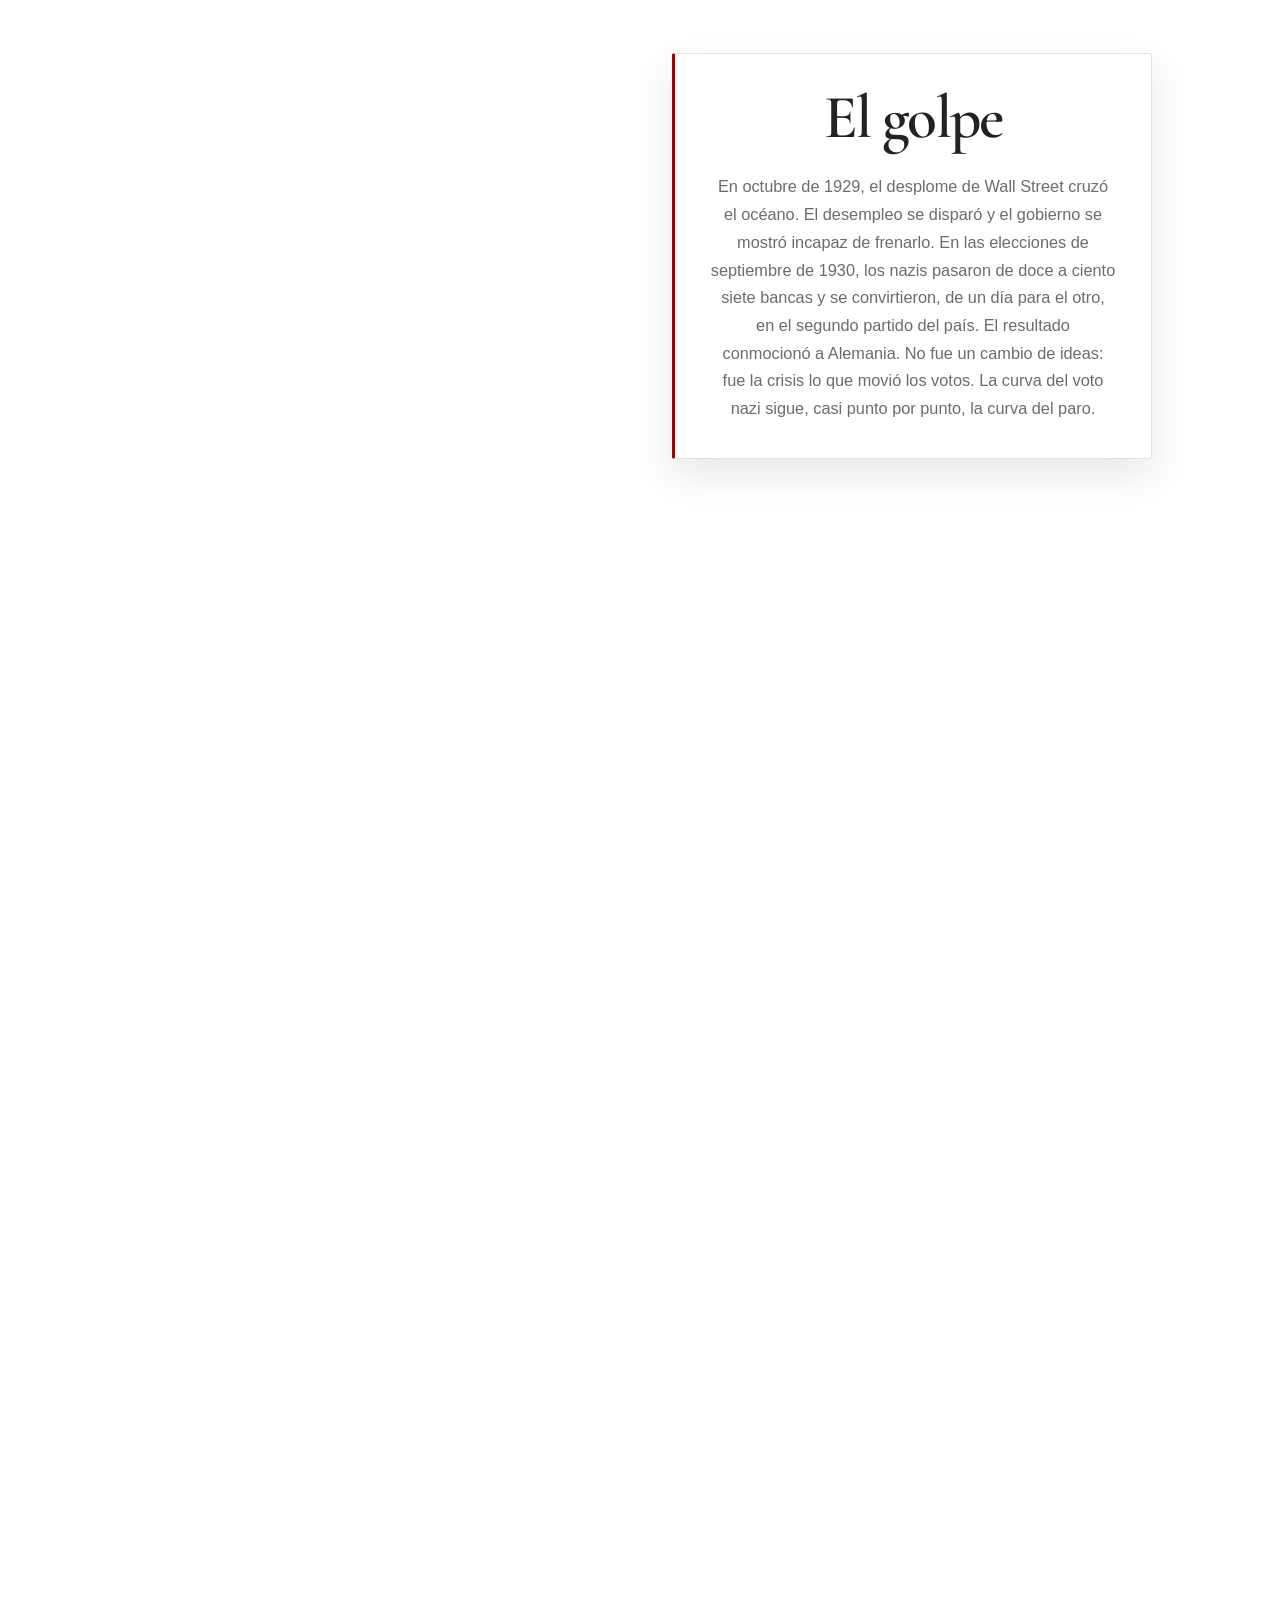
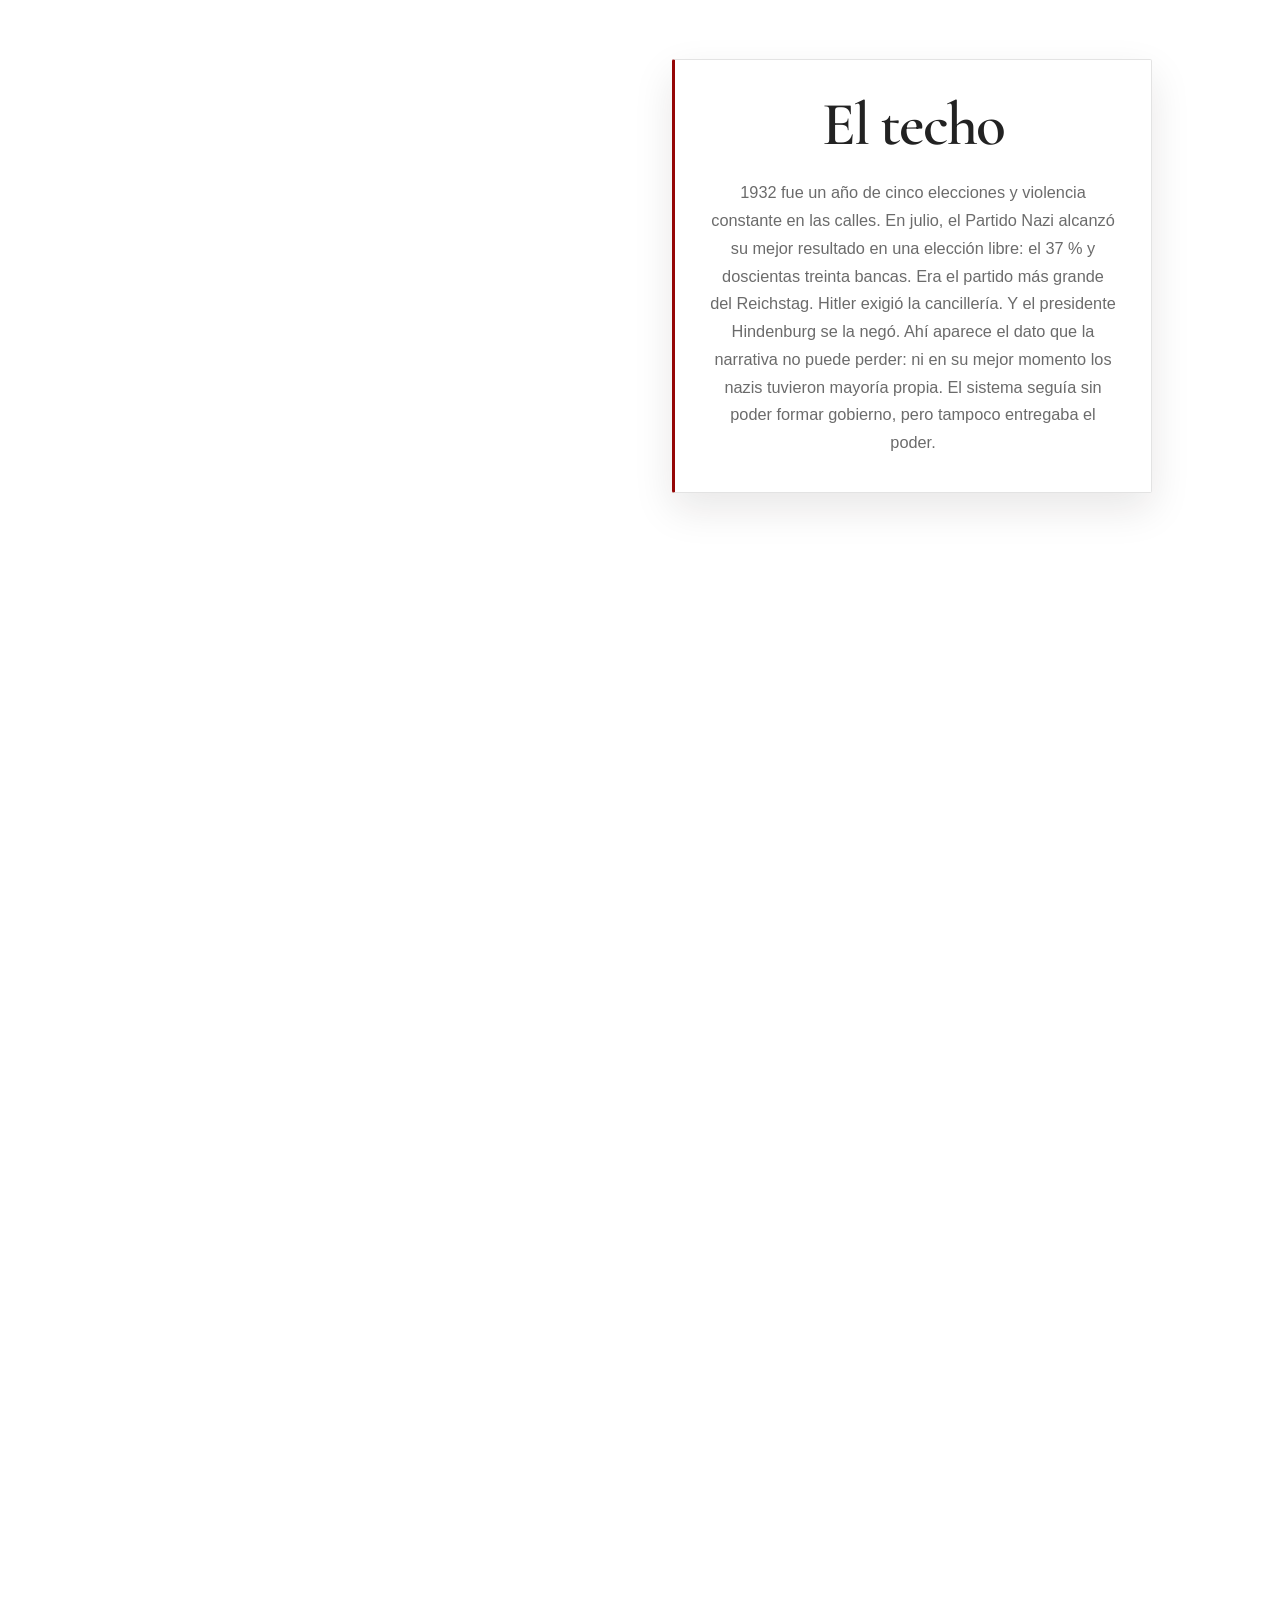
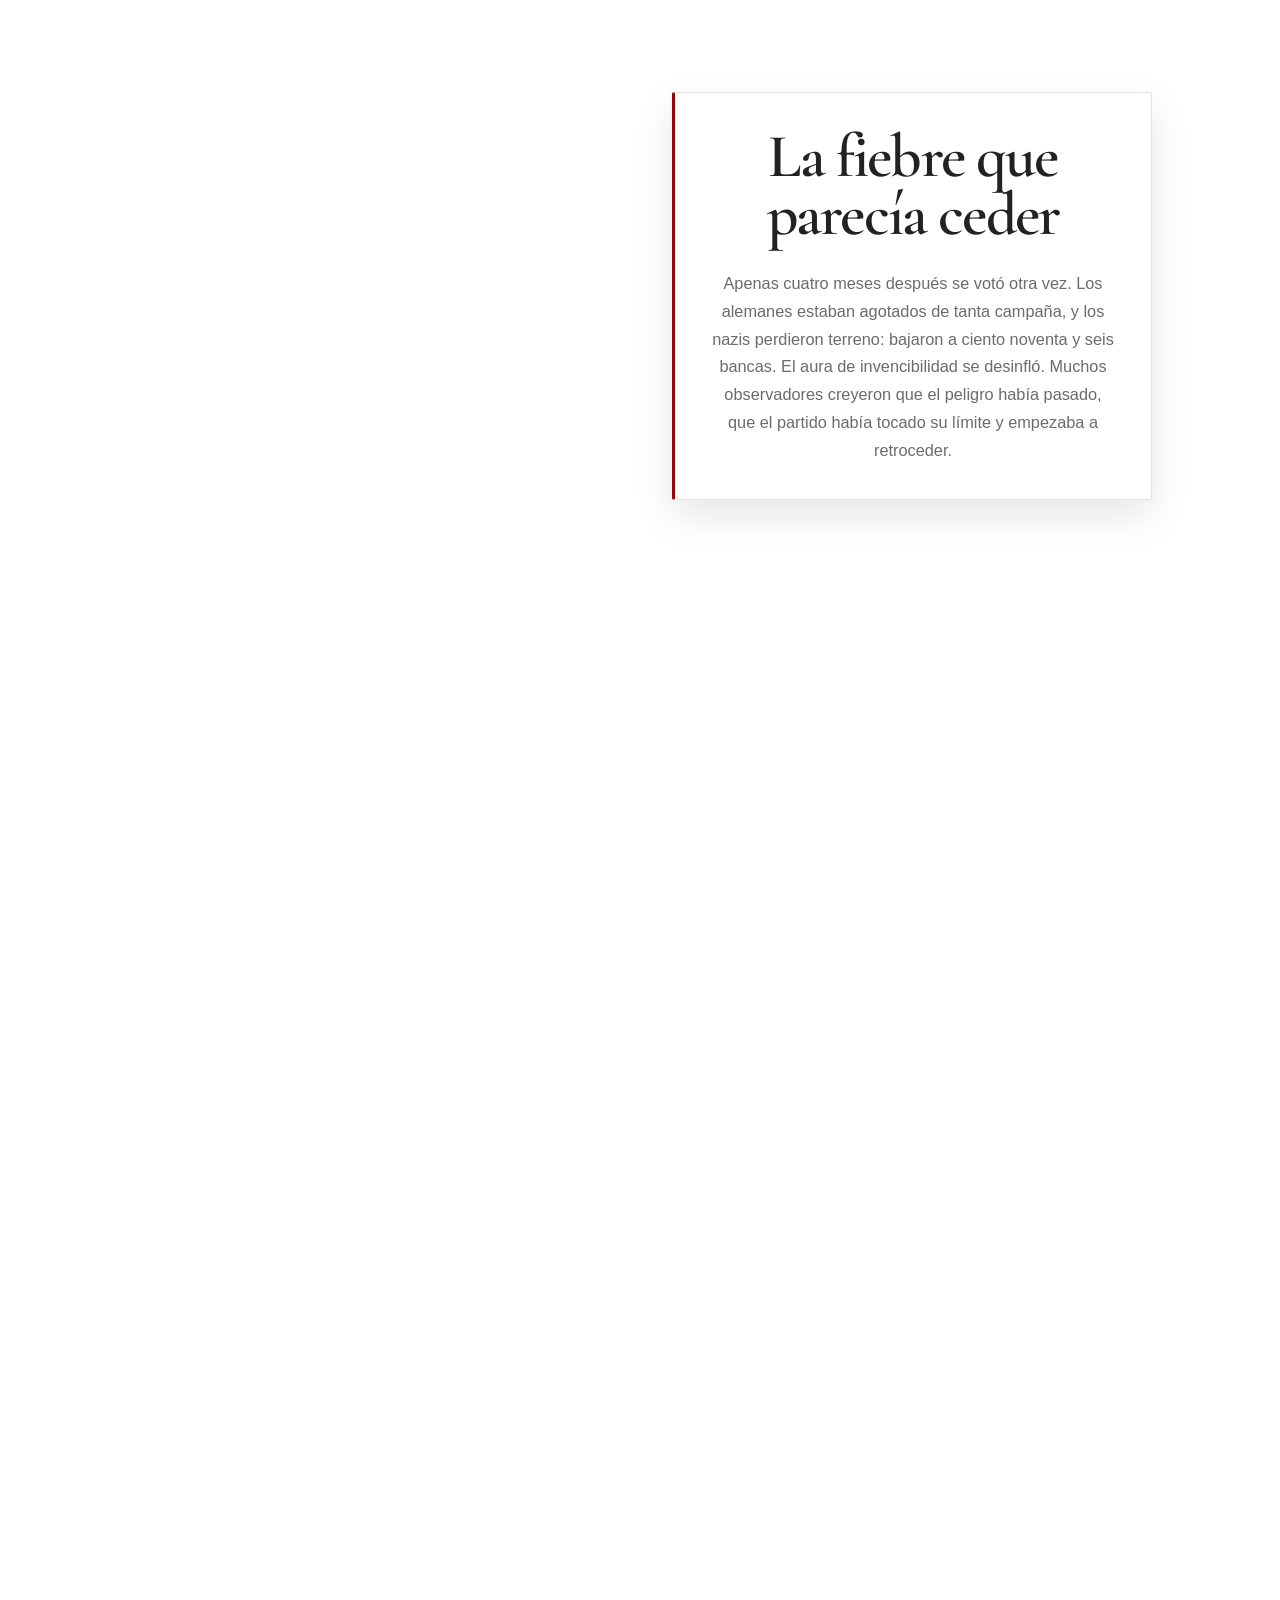
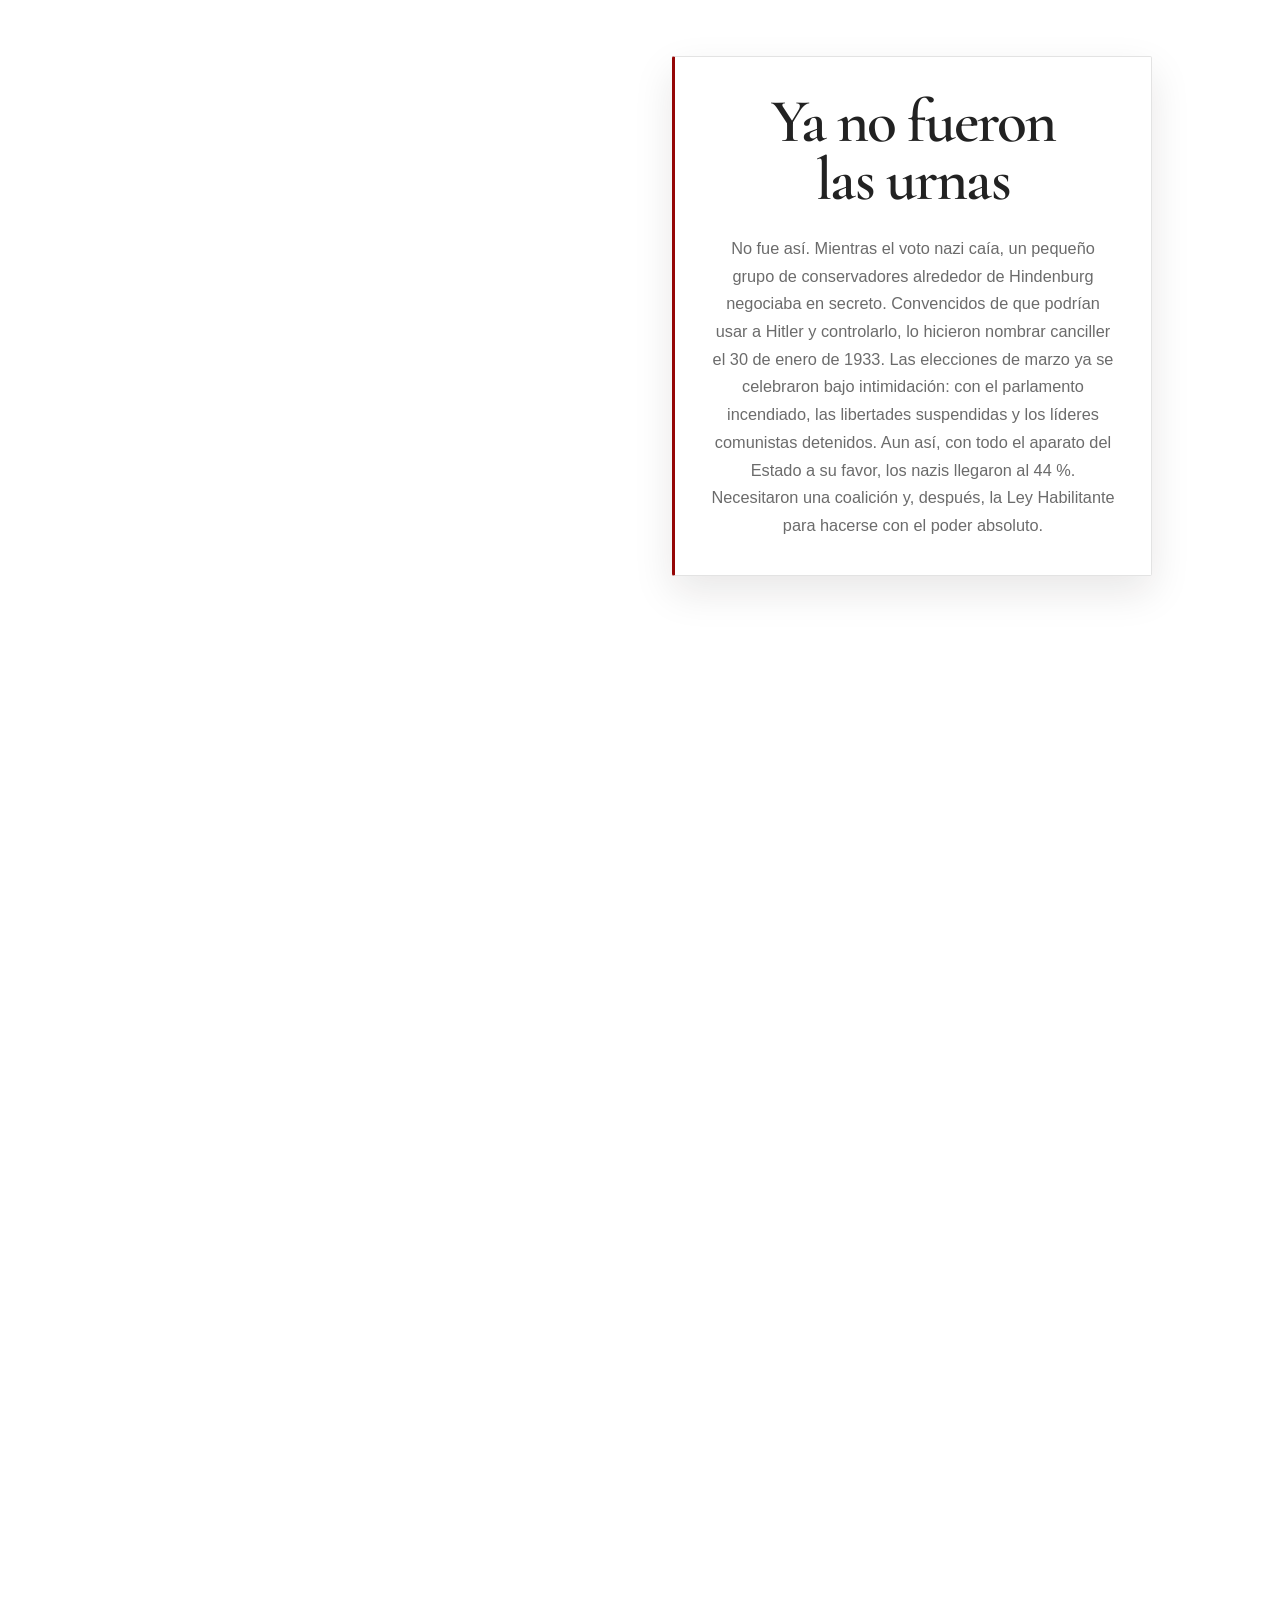
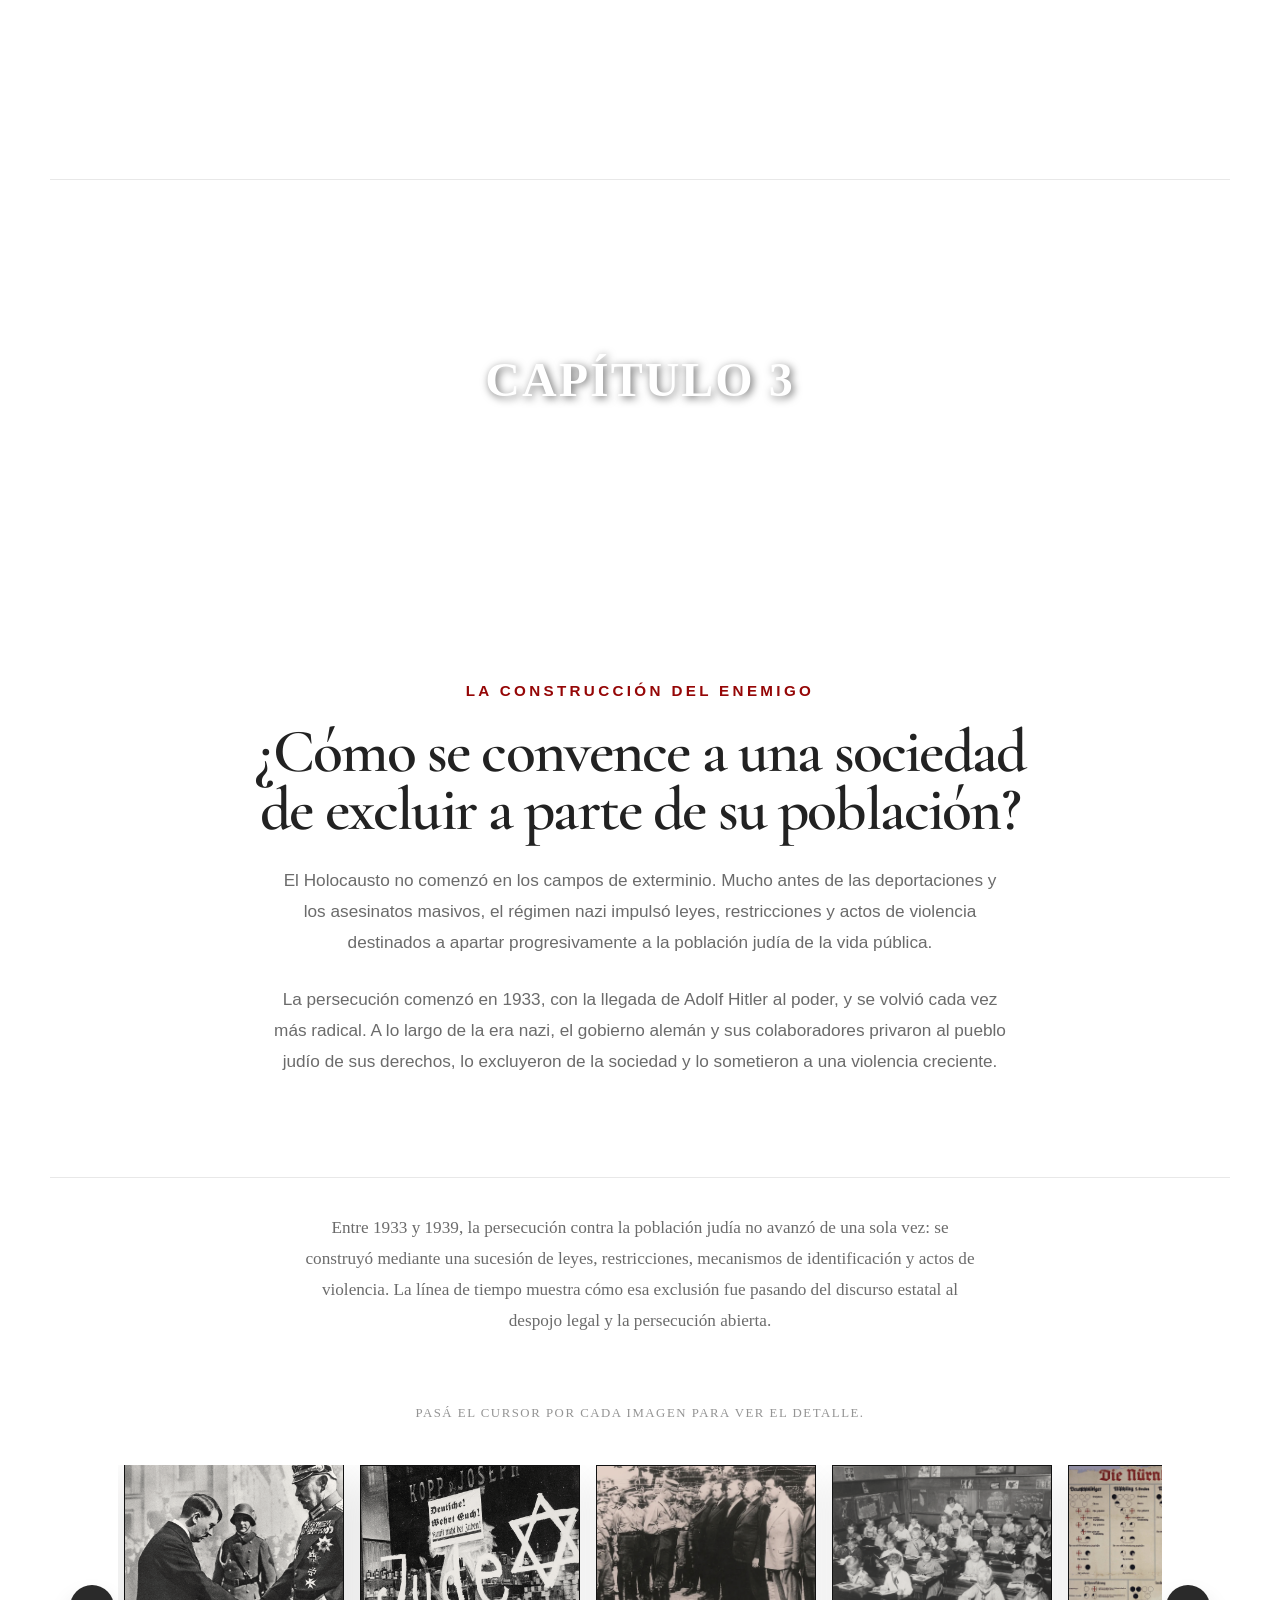
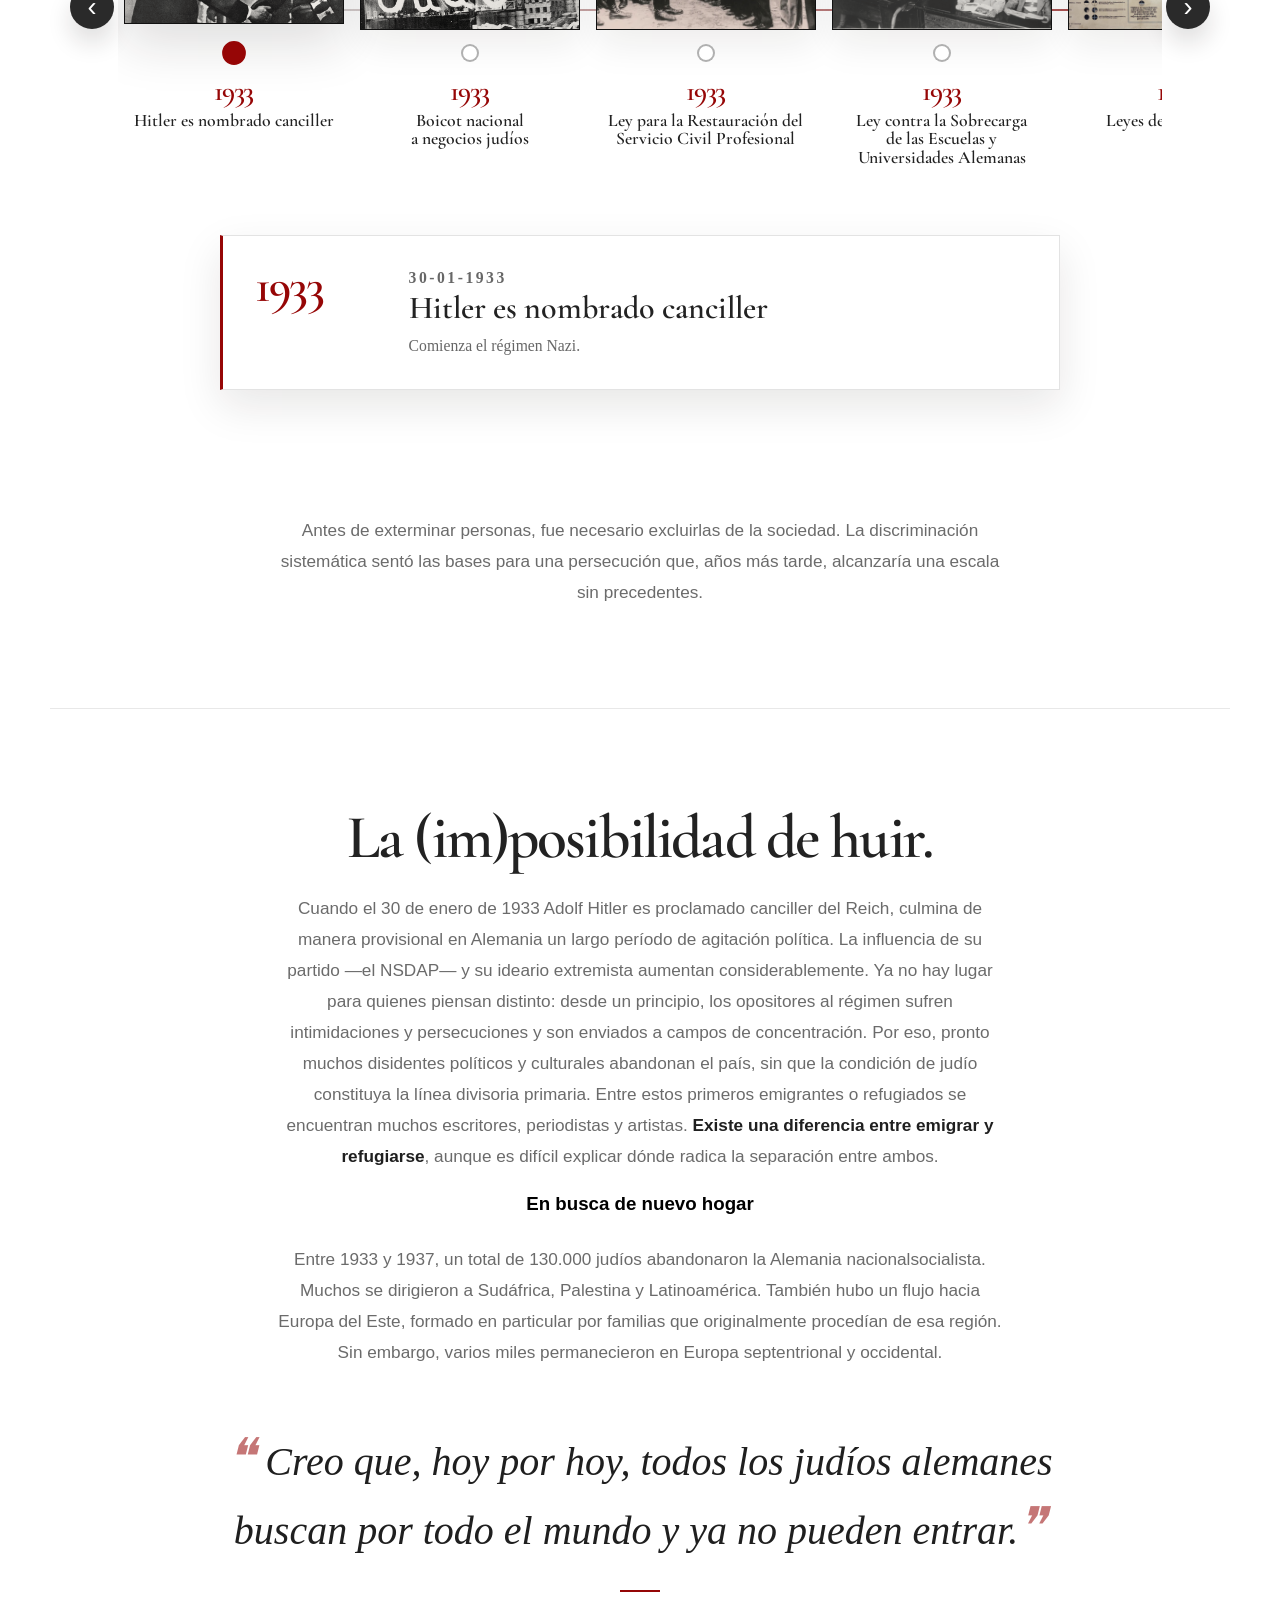
==== commit f2ebbed0: "Complete capitulo 7" ====
--- a/index.html
+++ b/index.html
@@ -106,34 +106,39 @@
 			<h2>Capítulo 0</h2>
 		</div>
 
-		
-
-		<!-- El nuevo título del Capítulo 0 -->
 		<section class="chapter chapter--stub">
 			<div class="chapter__intro">
-				<h2>Una Alemania derrotada</h2>
-				<p class="chapter__body">
-					¿Cómo quedó Alemania después de la Primera Guerra Mundial?					
-					<br><br>
+
+				<p class="chapter__eyebrow">
+					Una Alemania derrotada
 				</p>
+
+				<h2>
+					¿Cómo quedó Alemania después de la Primera Guerra Mundial?
+				</h2>
+
 			</div>
 		</section>
 	
 	<!-- Capitulo 1:  -->
 
-<div class="rectangulo-parallax" id="capitulo-1" style="background-image: url('img/Escape.jpg');">
-			<h2>Capítulo 1</h2>
+	<div class="rectangulo-parallax" id="capitulo-1" style="background-image: url('img/Escape.jpg');">
+		<h2>Capítulo 1</h2>
 	</div>
 
 	<section class="chapter chapter--stub">
 
-	<div class="chapter__intro">
-		<h2>La República de Weimar se derrumba</h2>
-
-		<p class="chapter__body">
-			¿Qué hizo que millones de alemanes perdieran la confianza en la democracia?
-		</p>
-	</div>
+		<div class="chapter__intro">
+
+			<p class="chapter__eyebrow">
+				La República de Weimar se derrumba
+			</p>
+
+			<h2>
+				¿Qué hizo que millones de alemanes perdieran la confianza en la democracia?
+			</h2>
+
+		</div>
 
 	<!-- Gráfico 1: derrumbe económico -->
 	<div class="bloque-interactivo bloque-interactivo--flourish">
@@ -157,19 +162,31 @@
 
 	<!-- Capitulo 2: EL ASCENSO NAZI-->
 
-<div class="rectangulo-parallax" id="capitulo-2" style="background-image: url('img/Hitler2.jpg');">
+	<div class="rectangulo-parallax" id="capitulo-2" style="background-image: url('img/Hitler2.jpg');">
 		<h2>Capítulo 2</h2>
 	</div>
 
 	<section class="chapter chapter--stub">
 		<div class="chapter__intro">
-			<h2>El ascenso del Partido Nazi</h2>
+
+			<p class="chapter__eyebrow">
+				El ascenso del Partido Nazi
+			</p>
+
+			<h2>
+				¿Cómo pasó el Partido Nazi de ser marginal a controlar Alemania?
+			</h2>
+
 			<p class="chapter__body">
-				<h3>¿Cómo pasó el Partido Nazi de ser marginal a controlar Alemania?</h3>
-				
-				El líder del Partido Nazi, Adolf Hitler, se convirtió en canciller de Alemania el 30 de enero de 1933. En los meses siguientes, los nazis transformaron Alemania de una democracia en una dictadura. El ascenso al poder de Hitler y los nazis no fue inevitable. Fue el resultado de muchos factores, incluyendo el momento oportuno, las circunstancias y la pura suerte.
-			</p>
-		</div>
+				El líder del Partido Nazi, Adolf Hitler, se convirtió en canciller
+				de Alemania el 30 de enero de 1933. En los meses siguientes, los
+				nazis transformaron Alemania de una democracia en una dictadura.
+				El ascenso al poder de Hitler y los nazis no fue inevitable.
+				Fue el resultado de muchos factores, incluyendo el momento
+				oportuno, las circunstancias y la pura suerte.
+			</p>
+
+	</div>
 
 		<div class="bloque-interactivo">
 				
@@ -257,28 +274,35 @@
 	</div>
 
 	<section class="chapter chapter--stub">
-	<div class="chapter__intro">
-		<p class="chapter__eyebrow">La construcción del enemigo</p>
+		<div class="chapter__intro">
+
+		<p class="chapter__eyebrow">
+			La construcción del enemigo
+		</p>
 
 		<h2>
-		¿Cómo se convence a una sociedad de excluir a parte de su población?
+			¿Cómo se convence a una sociedad de excluir a parte de su población?
 		</h2>
 
 		<p class="chapter__body">
-		El Holocausto no comenzó en los campos de exterminio. Mucho antes de las deportaciones y los asesinatos masivos, el régimen nazi impulsó leyes, restricciones y actos de violencia destinados a apartar progresivamente a la población judía de la vida pública.
-
-		La persecución comenzó en 1933, con la llegada de Adolf Hitler al poder, y se volvió cada vez más radical. A lo largo de la era nazi, el gobierno alemán y sus colaboradores privaron al pueblo judío de sus derechos, lo excluyeron de la sociedad y lo sometieron a una violencia creciente.
+			El Holocausto no comenzó en los campos de exterminio. Mucho antes
+			de las deportaciones y los asesinatos masivos, el régimen nazi
+			impulsó leyes, restricciones y actos de violencia destinados a
+			apartar progresivamente a la población judía de la vida pública.
 		</p>
-	</div>
-	</section>
-
-	<!-- TU TIMELINE DE FLOURISH -->
-<!-- 
-	<section class="timeline-container">
-
-		<div class="flourish-embed flourish-timeline" data-src="visualisation/29477883"><script src="https://public.flourish.studio/resources/embed.js"></script><noscript><img src="https://public.flourish.studio/visualisation/29477883/thumbnail" width="100%" alt="timeline visualization" /></noscript></div>
-
-	</section> -->
+
+		<p class="chapter__body">
+			La persecución comenzó en 1933, con la llegada de Adolf Hitler
+			al poder, y se volvió cada vez más radical. A lo largo de la era
+			nazi, el gobierno alemán y sus colaboradores privaron al pueblo
+			judío de sus derechos, lo excluyeron de la sociedad y lo
+			sometieron a una violencia creciente.
+		</p>
+
+		</div>
+	</section>
+
+	
 
 	<div class="enemy-timeline-context">
 		<p class="chapter__body">
@@ -379,11 +403,26 @@
 			<h2>Capítulo 4</h2>
 	</div>
 	
-	<!-- CAPÍTULO 4: EUROPA BAJO EL NAZISMO -->
+	<section class="chapter chapter--stub">
+
+		<div class="chapter__intro chapter__intro--opening">
+
+			<p class="chapter__eyebrow">
+				Europa bajo el nazismo
+			</p>
+
+			<h2>
+				¿Cómo se expandió el control alemán sobre Europa?
+			</h2>
+
+			<p>El nazismo, al expandirse, convirtió la persecución en un crimen continental.</p>
+
+		</div>
+
+	</section>
 	<section class="expansion-scrolly" id="expansion-nazi">
 	<div class="expansion-scrolly__graphic">
 		<div class="expansion-map__header">
-		<p class="expansion-map__eyebrow">Europa bajo el nazismo</p>
 		<h3 id="expansion-map-year">1938</h3>
 		<p id="expansion-map-caption">
 			La expansión territorial comenzó con la anexión de Austria.
@@ -465,83 +504,491 @@
 
 	<!-- Capitulo 5: La industrialización del exterminio  -->
 
-	<div class="rectangulo-parallax" id="capitulo-5" style="background-image: url('img/guetos.jpg');">
+	<div class="rectangulo-parallax" id="capitulo-5" style="background-image: url('img/campos.png');">
 			<h2>Capítulo 5</h2>
+	</div>
+	
+
+	<section class="chapter chapter--stub">
+		<div class="chapter__intro">
+
+			<p class="chapter__eyebrow">
+				La industrialización del exterminio
+			</p>
+
+			<h2>
+				¿Cómo se convirtió la persecución en una maquinaria
+				de encarcelamiento, explotación y asesinato?
+			</h2>
+
+			<p class="chapter__body">
+				Entre 1933 y 1945, la Alemania nazi operó una red de decenas
+				de miles de campos y centros de detención diseñados para el
+				encarcelamiento, la explotación y el asesinato masivo. Este
+				sistema, que evolucionó desde campos de detención política
+				improvisados hasta sofisticados centros de exterminio, fue
+				fundamental para el mantenimiento del poder del régimen y la
+				ejecución de la “solución final al problema judío”.
+			</p>
+
+			<p class="chapter__body">
+				Millones de personas sufrieron condiciones de extrema violencia,
+				tortura y privación. Aunque comúnmente se utiliza el término
+				“campo de concentración” para describir toda la red, el sistema
+				era complejo y diversificado, con diferentes autoridades
+				administrativas y propósitos específicos que iban desde el
+				trabajo forzado hasta el genocidio sistemático.
+			</p>
+
+		</div>
+	</section>
+
+	<!-- Capitulo 6: Las víctimas  -->
+
+	<div class="rectangulo-parallax" id="capitulo-6" style="background-image: url('img/victimas.jpg');">
+			<h2>Capítulo 6</h2>
+	</div>
+	<section class="chapter chapter--stub">
+		<div class="chapter__intro">
+
+			<p class="chapter__eyebrow">
+				Las víctimas
+			</p>
+
+			<h2>
+				¿Quiénes fueron perseguidos?
+			</h2>
+
+		</div>
+	</section>
+
+	<section
+		class="chapter chapter--waffle"
+		id="victimas-del-holocausto"
+	>
+		<div class="waffle-scrolly">
+
+
+			<!-- Survey fijo en toda la pantalla -->
+			<div class="waffle-scrolly__sticky">
+
+				<iframe
+					id="waffle-story"
+					name="waffleStoryFrame"
+					src="https://flo.uri.sh/story/3728003/embed#slide-0"
+					title="Víctimas asesinadas por el régimen nazi y sus aliados"
+					frameborder="0"
+					scrolling="no"
+				></iframe>
+
+				<div class="waffle-scrolly__overlay"></div>
+
+			</div>
+
+
+			<!-- Textos y transiciones -->
+			<div class="waffle-scrolly__track">
+
+				<!-- Primera etapa: Survey completo, sin texto ni sombra -->
+				<div
+					class="waffle-intro-spacer waffle-scroll-item"
+					data-slide="0"
+					aria-hidden="true"
+				></div>
+
+				<!-- Después de un scroll aparece el primer texto -->
+				<article
+					class="waffle-copy waffle-scroll-item"
+					data-slide="0"
+				>
+					<div class="waffle-copy__box">
+
+						<p class="waffle-copy__eyebrow">
+							La dimensión de la persecución
+						</p>
+
+						<h3>Millones de víctimas</h3>
+
+						<p>
+							Cada punto representa aproximadamente <strong>20.000 personas</strong>.
+Las cifras fueron reconstruidas a partir de documentos nazis, testimonios y datos demográficos: no existe un único registro que reúna todas las muertes.
+						</p>
+
+					</div>
+				</article>
+
+
+				<!-- Scroll que anima slide 0 → slide 1 -->
+				<div
+					class="waffle-transition waffle-scroll-item"
+					data-from="0"
+					data-to="1"
+				></div>
+
+
+				<!-- Texto slide 1 -->
+				<article
+					class="waffle-copy waffle-scroll-item"
+					data-slide="1"
+				>
+					<div class="waffle-copy__box">
+
+						<p class="waffle-copy__eyebrow">
+							Dos dimensiones de los crímenes nazis
+						</p>
+
+						<h3>El Holocausto y otras víctimas del nazismo</h3>
+
+						<p>
+							El Holocausto fue el genocidio de <strong>seis millones de judíos</strong>, asesinados sistemáticamente por la Alemania nazi, sus aliados y colaboradores.
+El régimen también persiguió y asesinó a millones de personas de otros grupos, aunque no todos fueron atacados por las mismas razones ni de la misma manera.
+						</p>
+
+					</div>
+				</article>
+
+
+				<!-- Scroll que anima slide 1 → slide 2 -->
+				<div
+					class="waffle-transition waffle-scroll-item"
+					data-from="1"
+					data-to="2"
+				></div>
+
+
+				<!-- Texto slide 2 -->
+				<article
+					class="waffle-copy waffle-scroll-item"
+					data-slide="2"
+				>
+					<div class="waffle-copy__box">
+
+						<p class="waffle-copy__eyebrow">
+							El asesinato de los judíos europeos
+						</p>
+
+						<h3>Distintos métodos, un mismo objetivo</h3>
+
+						<p>
+							Aproximadamente <strong>2,7 millones de judíos</strong> fueron asesinados en centros de exterminio y cerca de <strong>2 millones</strong> en fusilamientos masivos.
+Cientos de miles más murieron en ghettos y campos, debido a privaciones deliberadas, enfermedades, trabajos forzados, brutalidad y otros actos de violencia.
+						</p>
+
+					</div>
+				</article>
+
+
+				<!-- Scroll que anima slide 2 → slide 3 -->
+				<div
+					class="waffle-transition waffle-scroll-item"
+					data-from="2"
+					data-to="3"
+				></div>
+
+
+				<!-- Texto slide 3 -->
+				<article
+					class="waffle-copy waffle-scroll-item"
+					data-slide="3"
+				>
+					<div class="waffle-copy__box">
+
+						<p class="waffle-copy__eyebrow">
+							Crímenes más allá del genocidio de los judíos
+						</p>
+
+						<h3>Otras víctimas de la persecución nazis</h3>
+
+						<p>
+							Los nazis, sus aliados y colaboradores también asesinaron a alrededor de <strong>3,3 millones de prisioneros de guerra soviéticos</strong> y <strong>1,8 millones de polacos no judíos</strong>, además de cientos de miles de romaníes, civiles serbios y personas con discapacidad.
+Cada grupo fue perseguido bajo razones y políticas diferentes.
+						</p>
+
+					</div>
+				</article>
+
+			</div>
+
+		</div>
+	</section>
+
+	<!-- Cierre del capítulo 6: de las cifras a las vidas -->
+
+	<section
+		class="victims-epilogue"
+		aria-labelledby="victims-epilogue-title"
+	>
+
+		<!-- Título general, arriba de la imagen y los párrafos -->
+		<header class="victims-epilogue__header">
+
+			<p class="victims-epilogue__eyebrow">
+				De las cifras a las vidas
+			</p>
+
+			<h2
+				class="victims-epilogue__title"
+				id="victims-epilogue-title"
+			>
+				Detrás de cada cifra, miles de vidas
+			</h2>
+
+			<div
+				class="victims-epilogue__line"
+				aria-hidden="true"
+			></div>
+
+		</header>
+
+
+		<!-- Imagen y texto -->
+		<div class="victims-epilogue__grid">
+
+			<figure class="victims-epilogue__figure">
+
+				<div class="victims-epilogue__image-wrapper">
+
+					<img
+						class="victims-epilogue__image"
+						src="img/imf-judios-prepersecucion.jpeg"
+						alt="Familiares y amigos reunidos durante una boda judía en Kovno, Lituania, hacia 1938."
+						loading="lazy"
+					>
+
+					<div
+						class="victims-epilogue__image-overlay"
+						aria-hidden="true"
+					></div>
+
+				</div>
+
+				<figcaption class="victims-epilogue__caption">
+
+					<span class="victims-epilogue__caption-place">
+						Kovno, Lituania, hacia 1938.
+					</span>
+
+					<span>
+						Familiares y amigos reunidos durante una boda judía,
+						antes de la ocupación alemana.
+					</span>
+
+					<span class="victims-epilogue__credit">
+						Fuente:
+						<a
+							href="https://encyclopedia.ushmm.org/content/en/photo/wedding-in-prewar-kovno"
+							target="_blank"
+							rel="noopener noreferrer"
+						>
+							United States Holocaust Memorial Museum
+						</a>,
+						cortesía de Henia Wisgardisky Lewin.
+					</span>
+
+				</figcaption>
+
+			</figure>
+
+
+			<div class="victims-epilogue__content">
+
+				<p class="victims-epilogue__text">
+					El gráfico permite dimensionar la magnitud de los
+					crímenes, pero ninguna cifra alcanza para representar
+					por completo lo que fue destruido. Cada punto reúne miles
+					de vidas singulares: personas con familias, amistades,
+					trabajos, costumbres, creencias y proyectos. Antes de
+					convertirse en víctimas, formaban parte de comunidades
+					diversas y de una vida cotidiana que la persecución nazi
+					buscó desintegrar.
+				</p>
+
+				<p class="victims-epilogue__text">
+					El régimen nazi redujo a millones de personas a
+					categorías, registros y números. Recordarlas implica
+					recorrer el camino contrario: mirar más allá de las
+					estadísticas y devolverles una identidad, una historia
+					y un lugar en la memoria. Las fotografías, los nombres
+					y los testimonios permiten acercarse a aquello que los
+					datos, por sí solos, no pueden contar.
+				</p>
+
+			</div>
+
+		</div>
+
+
+		<!-- Frase final -->
+		<blockquote class="victims-epilogue__closing">
+
+			<p>
+				“Cada punto representa 20.000 personas.<br>
+				<strong>Pero ninguna vida puede reducirse a un punto.”</strong>
+			</p>
+
+		</blockquote>
+
+	</section>
+
+
+	<!-- Capitulo 7: La magnitud humana  -->
+
+	<div class="rectangulo-parallax" id="capitulo-7" style="background-image: url('img/magnitud.jpeg');">
+			<h2>Capítulo 7</h2>
+	</div>
+	<section class="denmark-scroll" id="denmark-scroll">
+
+		<div class="denmark-scroll__sticky">
+
+			<!-- MAPAS SUPERPUESTOS -->
+			<div class="denmark-scroll__maps">
+
+				<iframe
+					class="denmark-scroll__map denmark-scroll__map--visible"
+					src="https://flo.uri.sh/visualisation/29668507/embed"
+					title="Mapa de Dinamarca con puntos que representan seis millones de víctimas"
+					loading="eager"
+					scrolling="no">
+				</iframe>
+
+				<iframe
+					class="denmark-scroll__map denmark-scroll__map--empty"
+					src="https://flo.uri.sh/visualisation/29668784/embed"
+					title="Mapa de Dinamarca sin puntos"
+					loading="eager"
+					scrolling="no">
+				</iframe>
+
+			</div>
+
+			<!-- SOMBREADO MUY SUAVE EN LOS BORDES -->
+			<div class="denmark-scroll__vignette"></div>
+
+			<!-- TARJETAS FLOTANTES -->
+			<div class="denmark-scroll__cards">
+
+				<article
+					class="denmark-scroll__card denmark-scroll__card--first"
+					data-denmark-card="first">
+
+
+					<h3 class="denmark-scroll__title">
+						¿Qué significan realmente seis millones de víctimas?
+					</h3>
+
+					<p class="denmark-scroll__paragraph">
+						Seis millones de judíos fueron asesinados durante el
+						Holocausto. Una cifra aproximadamente equivalente a toda
+						la población actual de Dinamarca.
+					</p>
+
+					<p class="denmark-scroll__reference">
+						Cada punto representa 20.000 personas.
+					</p>
+
+				</article>
+
+				<article
+					class="denmark-scroll__card denmark-scroll__card--second"
+					data-denmark-card="second">
+
+
+
+					<h3 class="denmark-scroll__title">
+						No desapareció solamente una cifra
+					</h3>
+
+					<p class="denmark-scroll__paragraph">
+						Desaparecieron vidas, familias, comunidades e historias
+						individuales. Detrás de cada punto había una persona con
+						un nombre, un pasado y un futuro.
+					</p>
+
+					<p class="denmark-scroll__reference">
+						La ubicación de los puntos sobre el mapa es ilustrativa.
+					</p>
+
+				</article>
+
+			</div>
+
+			<!-- FUENTES -->
+			<p class="denmark-scroll__sources">
+				Fuentes: United States Holocaust Memorial Museum y
+				Statistics Denmark, junio de 2026.
+			</p>
+
+			<div class="denmark-scroll__instruction">
+				<span>Deslizá para continuar</span>
+				<span aria-hidden="true">↓</span>
+			</div>
+
+		</div>
+
+	</section>
+		<!-- El capítulo de la cifra -->
+		<section class="figure-scroll" id="figure" aria-label="La escala de las víctimas">
+			<div class="figure-scroll__sticky">
+
+				<div class="figure">
+
+					<p
+						class="figure__count"
+						id="count"
+						aria-live="off"
+					>
+						0
+					</p>
+
+					<span class="figure__unit">
+						víctimas judías en seis años
+					</span>
+
+					<div
+						class="figure__bar"
+						id="bar"
+					></div>
+
+					<p
+						class="figure__reveal"
+						id="reveal"
+					>
+						Un nombre por segundo. Día y noche. Aun así,
+						tardarías <strong>más de dos meses</strong>
+						en decirlos todos.
+					</p>
+
+				</div>
+
+				<span
+					class="figure__hint"
+					id="hint"
+				>
+					Seguí scrolleando ↓
+				</span>
+
+			</div>
+		</section>
+
+	</section>
+
+	<!-- Capitulo 8: Después del Holocausto  -->
+
+	<div class="rectangulo-parallax" id="capitulo-8" style="background-image: url('img/barbarroja.jpg');">
+			<h2>Capítulo 8</h2>
 	</div>
 	
 	<section class="chapter chapter--stub">
 		<div class="chapter__intro">
-			<h2> La industrialización del exterminio </h2>
-			<p class="chapter__body">
-				Entre 1933 y 1945, la Alemania nazi operó una red de decenas de miles de campos y centros de detención diseñados para el encarcelamiento, la explotación y el asesinato masivo. Este sistema, que evolucionó desde campos de detención política improvisados hasta sofisticados centros de exterminio, fue fundamental para el mantenimiento del poder del régimen y la ejecución de la "solución final al problema judío". Millones de personas sufrieron condiciones de extrema violencia, tortura y privación. Aunque comúnmente se utiliza el término "campo de concentración" para describir toda la red, el sistema era complejo y diversificado, con diferentes autoridades administrativas y propósitos específicos que iban desde el trabajo forzado hasta el genocidio sistemático. La liberación de estos centros por las potencias aliadas en 1945 puso fin a este periodo de terror, dejando un legado que hoy se preserva en museos, archivos y monumentos conmemorativos.
-			</p>
-		</div>
-	</section>
-
-	<!-- Capitulo 6: Las víctimas  -->
-
-	<div class="rectangulo-parallax" id="capitulo-6" style="background-image: url('img/barbarroja.jpg');">
-			<h2>Capítulo 6</h2>
-	</div>
-	
-	<section class="chapter chapter--stub">
-		<div class="chapter__intro">
-			<h2> Las víctimas </h2>
-			<p class="chapter__body">
-				¿Quiénes fueron perseguidos?
-				<br></br>
-				
-			</p>
-		</div>
-	</section>
-
-
-	<!-- Capitulo 7: La magnitud humana  -->
-
-	<div class="rectangulo-parallax" id="capitulo-7" style="background-image: url('img/barbarroja.jpg');">
-			<h2>Capítulo 7</h2>
-	</div>
-	
-	<section class="chapter chapter--stub">
-		<div class="chapter__intro">
-			<h2> La magnitud humana </h2>
-
-			<!-- ───────────── EL CAPÍTULO DE LA CIFRA ───────────── -->
-			<section class="figure-scroll" id="figure" aria-label="La escala de las víctimas">
-				<div class="figure-scroll__sticky">
-					<div class="figure">
-						<p class="figure__count" id="count" aria-live="off">0</p>
-						<span class="figure__unit">víctimas judías en seis años</span>
-						<div class="figure__bar" id="bar"></div>
-						<p class="figure__reveal" id="reveal">
-							Un nombre por segundo. Día y noche. Aun así, tardarías <strong>más de dos meses</strong> en decirlos todos.
-						</p>
-					</div>
-					<span class="figure__hint" id="hint">Seguí scrolleando ↓</span>
-				</div>
-			</section>
-
-			<p class="chapter__body">
-				¿Qué significan realmente seis millones de víctimas?
-				<br></br>
-			</p>
-		</div>
-	</section>
-
-	<!-- Capitulo 8: Después del Holocausto  -->
-
-	<div class="rectangulo-parallax" id="capitulo-8" style="background-image: url('img/barbarroja.jpg');">
-			<h2>Capítulo 8</h2>
-	</div>
-	
-	<section class="chapter chapter--stub">
-		<div class="chapter__intro">
-			<h2> Después del Holocausto </h2>
-			<p class="chapter__body">
-				¿Qué cambió después de 1945?				
-				<br></br>
-				
-			</p>
+
+			<p class="chapter__eyebrow">
+				Después del Holocausto
+			</p>
+
+			<h2>
+				¿Qué cambió después de 1945?
+			</h2>
+
 		</div>
 	</section>
 
@@ -554,12 +1001,10 @@
 			indiferencia de millones de personas.
 			Comprender cómo ocurrió es una herramienta para reconocer las condiciones que podrían permitir que
 			vuelva a ocurrir.
-			<br></br>
-			<br></br>
-
-
+			
 		</p>
 
+	</section>
 </main>
 <footer class="site-footer">
 	<div class="site-footer__inner">
@@ -598,7 +1043,7 @@
 
 
 <script src="data/expansion-data.js"></script>
-<script src="expansion-map.js" defer></script>
+<script src="expansion-map-cap4.js" defer></script>
 <script src="./main.js" defer></script>
 
 </body>
--- a/styles.css
+++ b/styles.css
@@ -10,6 +10,12 @@
 	--line: rgba(26, 26, 26, 0.14);
 	--line-soft: rgba(26, 26, 26, 0.08);
 	--max-width: 1180px;
+
+	--measure: 46rem;
+	--ink: #1f1f1f;
+	--ink-soft: rgba(31, 31, 31, 0.66);
+	--font-display: "Cormorant Garamond", Georgia, serif;
+	--font-label: Inter, Arial, sans-serif;
 }
 
 /* Normaliza el cálculo de tamaños para que padding y borders no rompan el layout. */
@@ -204,7 +210,7 @@
 	font-size: 1.075rem;
 	line-height: 1.8;
 	color: var(--ink-soft);
-	text-align: left;
+	text-align: center;
 	text-wrap: pretty;
 }
 .chapter .chapter__body strong { color: var(--ink); font-weight: 600; }
@@ -218,11 +224,6 @@
 	color: #950606;
 }
 
-/* Variante de chapter sin espacio superior ni borde inferior. */
-.chapter--stub {
-	padding-top: 10;
-	border-bottom: 10;
-}
 
 /* Grilla de tarjetas para la parte final o de apoyo. */
 .chapter__grid {
@@ -749,19 +750,21 @@
 /* Sin fondo ni sombra propios: usa el blanco de la página, como el resto del sitio. */
 .exodo-mapa {
 	position: relative;
-	display: flex;
-	align-items: flex-start;
-	width: 100%;
-	margin: 3rem auto 0;
-}
-
-/* Mapa fijo (sticky) mientras la narrativa scrollea al lado. */
+	display: grid;
+	width: 100vw;
+	margin-top: 3rem;
+	margin-left: calc(50% - 50vw);
+	margin-right: calc(50% - 50vw);
+}
+
+/* Mapa fijo (sticky) a todo el ancho de la pantalla, mientras la narrativa
+   scrollea encima, en el mismo espacio (grid con una sola celda). */
 .scrolly__graphic {
+	grid-area: 1 / 1;
 	position: sticky;
 	top: 0;
-	width: 60%;
+	width: 100%;
 	height: 100vh;
-	flex-shrink: 0;
 }
 
 #map {
@@ -796,9 +799,14 @@
 	height: 100% !important;
 }
 
+/* Narrativa: pasa por encima del mapa, centrada horizontalmente. */
 .scrolly__narrative {
-	width: 40%;
-	padding: 0 3vw;
+	grid-area: 1 / 1;
+	position: relative;
+	z-index: 2;
+	width: min(90%, 34rem);
+	margin: 0 auto;
+	padding: 0;
 }
 
 /* Tarjetas de la narrativa: mismo tratamiento que .tarjeta-scroll del resto del sitio. */
@@ -1066,7 +1074,7 @@
 	font-size: 1.075rem;
 	line-height: 1.8;
 	color: rgba(31, 31, 31, 0.66);
-	text-align: left;
+	text-align: center;
 }
 
 .enemy-timeline-block {
@@ -1553,3 +1561,1025 @@
     min-height: 88vh;
   }
 }
+
+
+/* Capitulo 6: survey victimas */
+
+
+/* =========================================================
+   1. SURVEY CON SCROLL
+   ========================================================= */
+
+.chapter--waffle {
+	position: relative;
+
+	width: 100vw;
+	max-width: none;
+
+	margin-left: calc(50% - 50vw);
+	margin-right: calc(50% - 50vw);
+
+	padding: 0;
+
+	overflow: visible;
+}
+
+
+/* Contenedor general del scrollytelling */
+.waffle-scrolly {
+	position: relative;
+
+	width: 100%;
+
+	background: #ffffff;
+}
+
+
+/* =========================================================
+   GRÁFICO FIJO
+   ========================================================= */
+
+.waffle-scrolly__sticky {
+	position: sticky;
+	top: 0;
+
+	width: 100%;
+	height: 100vh;
+	height: 100svh;
+
+	overflow: hidden;
+
+	z-index: 1;
+
+	background: #ffffff;
+}
+
+
+#waffle-story {
+	display: block;
+
+	width: 100%;
+	height: 100%;
+
+	border: 0;
+
+	background: #ffffff;
+}
+
+
+/*
+ * Capa suave que aparece únicamente cuando hay texto.
+ * La primera vista y las transiciones se ven completamente limpias.
+ */
+.waffle-scrolly__overlay {
+	position: absolute;
+	inset: 0;
+
+	z-index: 2;
+
+	pointer-events: none;
+
+	background: rgba(255, 255, 255, 0.52);
+
+	opacity: 0;
+
+	transition: opacity 0.4s ease;
+}
+
+
+/* Solo se activa cuando hay una caja de texto visible */
+.waffle-scrolly.has-copy .waffle-scrolly__overlay {
+	opacity: 1;
+}
+
+
+/* =========================================================
+   RECORRIDO DEL SCROLL
+   ========================================================= */
+
+.waffle-scrolly__track {
+	position: relative;
+
+	z-index: 3;
+
+	/*
+	 * Hace que el recorrido empiece sobre la primera
+	 * pantalla del gráfico.
+	 */
+	margin-top: -100vh;
+	margin-top: -100svh;
+
+	pointer-events: none;
+}
+
+
+/*
+ * Primera pantalla:
+ * se observa el Survey completo, sin texto ni sombra.
+ */
+.waffle-intro-spacer {
+	width: 100%;
+	height: 100vh;
+	height: 100svh;
+
+	pointer-events: none;
+}
+
+
+/* =========================================================
+   BLOQUES DE TEXTO
+   ========================================================= */
+
+.waffle-copy {
+	display: flex;
+
+	align-items: center;
+	justify-content: center;
+
+	width: 100%;
+	min-height: 100vh;
+	min-height: 100svh;
+
+	padding: 8vh 24px;
+
+	pointer-events: none;
+}
+
+
+.waffle-copy__box {
+	width: min(650px, calc(100vw - 48px));
+
+	padding:
+		clamp(28px, 4vw, 44px)
+		clamp(26px, 4.5vw, 48px);
+
+	text-align: center;
+
+	background: rgba(255, 255, 255, 0.94);
+
+	border: 1px solid rgba(149, 6, 6, 0.18);
+
+	box-shadow:
+		0 18px 50px rgba(40, 30, 25, 0.14);
+
+	backdrop-filter: blur(7px);
+	-webkit-backdrop-filter: blur(7px);
+
+	opacity: 0;
+
+	transform: translateY(26px);
+
+	transition:
+		opacity 0.45s ease,
+		transform 0.45s ease;
+
+	pointer-events: auto;
+}
+
+
+.waffle-copy.is-active .waffle-copy__box {
+	opacity: 1;
+
+	transform: translateY(0);
+}
+
+
+.waffle-copy__eyebrow {
+	margin: 0 0 13px;
+
+	font-family: Georgia, serif;
+	font-size: 0.75rem;
+	font-weight: 700;
+
+	letter-spacing: 0.16em;
+	text-transform: uppercase;
+
+	color: #950606;
+}
+
+
+.waffle-copy h3 {
+	margin: 0 0 19px;
+
+	font-family: "Cormorant Garamond", Georgia, serif;
+	font-size: clamp(2.4rem, 5vw, 4.7rem);
+	font-weight: 600;
+	line-height: 0.98;
+	letter-spacing: -0.02em;
+
+	color: #1f1f1f;
+}
+
+
+.waffle-copy p {
+	margin: 0;
+
+	font-family: Georgia, serif;
+	font-size: clamp(1rem, 1.35vw, 1.17rem);
+	line-height: 1.7;
+
+	color: #46413d;
+}
+
+
+.waffle-copy strong {
+	font-weight: 700;
+
+	color: #950606;
+}
+
+
+/* =========================================================
+   TRAMOS DE ANIMACIÓN
+   ========================================================= */
+
+/*
+ * Durante estos espacios desaparece el texto
+ * y los puntos se reorganizan hacia la siguiente slide.
+ */
+.waffle-transition {
+	width: 100%;
+	height: 100vh;
+	height: 100svh;
+
+	pointer-events: none;
+}
+
+
+/* =========================================================
+   2. CIERRE DEL CAPÍTULO
+   DE LAS CIFRAS A LAS VIDAS
+   ========================================================= */
+
+.victims-epilogue {
+	--victims-red: #950606;
+	--victims-red-dark: #5a0d0f;
+	--victims-ink: #1f1f1f;
+	--victims-text: #3b3937;
+	--victims-muted: #6f6861;
+	--victims-line: #e4ded2;
+	--victims-paper: #ffffff;
+	--victims-warm: #f6f2ed;
+
+	position: relative;
+
+	width: 100%;
+	max-width: 1380px;
+
+	margin: 0 auto;
+
+	padding:
+		clamp(90px, 11vw, 165px)
+		clamp(24px, 6vw, 88px)
+		clamp(100px, 12vw, 180px);
+
+	background: var(--victims-paper);
+}
+
+
+/* =========================================================
+   ENCABEZADO SOBRE LA FOTO Y LOS PÁRRAFOS
+   ========================================================= */
+
+.victims-epilogue__header {
+	max-width: 980px;
+
+	margin:
+		0
+		auto
+		clamp(55px, 7vw, 95px);
+
+	text-align: center;
+}
+
+
+.victims-epilogue__eyebrow {
+	margin: 0 0 17px;
+
+	font-family: Georgia, serif;
+	font-size: 0.73rem;
+	font-weight: 700;
+
+	letter-spacing: 0.17em;
+	text-transform: uppercase;
+
+	color: var(--victims-red);
+}
+
+
+.victims-epilogue__title {
+	margin: 0;
+
+	font-family: "Cormorant Garamond", Georgia, serif;
+	font-size: clamp(3.4rem, 6.3vw, 6.5rem);
+	font-weight: 600;
+	line-height: 0.9;
+	letter-spacing: -0.03em;
+
+	color: var(--victims-ink);
+}
+
+
+.victims-epilogue__line {
+	width: 72px;
+	height: 3px;
+
+	margin: 32px auto 0;
+
+	background: var(--victims-red);
+}
+
+
+/* =========================================================
+   FOTO Y PÁRRAFOS EN DOS COLUMNAS
+   ========================================================= */
+
+.victims-epilogue__grid {
+	display: grid;
+
+	grid-template-columns:
+		minmax(0, 1.15fr)
+		minmax(320px, 0.85fr);
+
+	align-items: center;
+
+	gap: clamp(50px, 7vw, 110px);
+}
+
+
+/* =========================================================
+   IMAGEN
+   ========================================================= */
+
+.victims-epilogue__figure {
+	width: 100%;
+
+	margin: 0;
+}
+
+
+.victims-epilogue__image-wrapper {
+	position: relative;
+
+	width: 100%;
+	aspect-ratio: 4 / 3;
+
+	overflow: hidden;
+
+	background: #d8d1c7;
+}
+
+
+.victims-epilogue__image {
+	display: block;
+
+	width: 100%;
+	height: 100%;
+
+	object-fit: cover;
+	object-position: center;
+
+	filter:
+		grayscale(100%)
+		sepia(12%)
+		contrast(1.05);
+
+	transform: scale(1.01);
+
+	transition:
+		transform 1.1s ease,
+		filter 0.8s ease;
+}
+
+
+.victims-epilogue__figure:hover .victims-epilogue__image {
+	transform: scale(1.035);
+
+	filter:
+		grayscale(88%)
+		sepia(18%)
+		contrast(1.06);
+}
+
+
+/*
+ * Degradado leve para integrar la imagen,
+ * sin oscurecerla demasiado.
+ */
+.victims-epilogue__image-overlay {
+	position: absolute;
+	inset: 0;
+
+	pointer-events: none;
+
+	background:
+		linear-gradient(
+			180deg,
+			rgba(35, 25, 20, 0) 68%,
+			rgba(35, 25, 20, 0.1) 100%
+		);
+
+	box-shadow:
+		inset 0 0 0 1px rgba(31, 31, 31, 0.08);
+}
+
+
+/* =========================================================
+   PIE DE FOTO
+   ========================================================= */
+
+.victims-epilogue__caption {
+	display: flex;
+	flex-direction: column;
+
+	gap: 5px;
+
+	margin-top: 15px;
+
+	font-family: Georgia, serif;
+	font-size: 0.74rem;
+	line-height: 1.55;
+
+	color: var(--victims-muted);
+}
+
+
+.victims-epilogue__caption-place {
+	font-weight: 700;
+
+	color: var(--victims-ink);
+}
+
+
+.victims-epilogue__credit {
+	margin-top: 3px;
+
+	font-size: 0.68rem;
+}
+
+
+.victims-epilogue__credit a {
+	color: var(--victims-red);
+
+	text-decoration: none;
+
+	border-bottom:
+		1px solid rgba(149, 6, 6, 0.35);
+
+	transition:
+		color 0.25s ease,
+		border-color 0.25s ease;
+}
+
+
+.victims-epilogue__credit a:hover {
+	color: var(--victims-red-dark);
+
+	border-color: var(--victims-red-dark);
+}
+
+
+/* =========================================================
+   PÁRRAFOS A LA PAR DE LA FOTO
+   ========================================================= */
+
+.victims-epilogue__content {
+	max-width: 570px;
+}
+
+.victims-epilogue__text {
+	margin: 0 0 25px;
+
+	font-family: Georgia, serif;
+	font-size: 1.075rem;
+	line-height: 1.8;
+
+	color: #3b3937;
+	text-align: left;
+}
+
+.victims-epilogue__text:last-child {
+	margin-bottom: 0;
+}
+
+
+/* =========================================================
+   FRASE FINAL
+   ========================================================= */
+
+.victims-epilogue__closing {
+	position: relative;
+
+	max-width: 980px;
+
+	margin:
+		clamp(90px, 10vw, 150px)
+		auto
+		0;
+
+	padding:
+		clamp(52px, 6vw, 78px)
+		clamp(28px, 6vw, 78px);
+
+	text-align: center;
+
+	background: var(--victims-warm);
+
+	border-top: 1px solid var(--victims-line);
+	border-bottom: 1px solid var(--victims-line);
+}
+
+
+.victims-epilogue__closing::before,
+.victims-epilogue__closing::after {
+	content: "";
+
+	position: absolute;
+	top: -1px;
+
+	width: 75px;
+	height: 3px;
+
+	background: var(--victims-red);
+}
+
+
+.victims-epilogue__closing::before {
+	left: 0;
+}
+
+
+.victims-epilogue__closing::after {
+	right: 0;
+}
+
+
+.victims-epilogue__closing p {
+	margin: 0;
+
+	font-family: "Cormorant Garamond", Georgia, serif;
+	font-size: clamp(2rem, 4vw, 4rem);
+	font-weight: 500;
+	line-height: 1.08;
+
+	color: var(--victims-ink);
+}
+
+
+.victims-epilogue__closing strong {
+	font-weight: 600;
+
+	color: var(--victims-red);
+}
+
+
+/* =========================================================
+   TABLET
+   ========================================================= */
+
+@media (max-width: 980px) {
+	.victims-epilogue__header {
+		max-width: 760px;
+
+		margin-bottom: 60px;
+	}
+
+	.victims-epilogue__grid {
+		grid-template-columns: 1fr;
+
+		gap: 55px;
+	}
+
+	.victims-epilogue__figure {
+		max-width: 820px;
+
+		margin: 0 auto;
+	}
+
+	.victims-epilogue__content {
+		max-width: 720px;
+
+		margin: 0 auto;
+	}
+}
+
+
+/* =========================================================
+   CELULAR
+   ========================================================= */
+
+@media (max-width: 700px) {
+	.waffle-copy {
+		padding: 7vh 16px;
+	}
+
+	.waffle-copy__box {
+		width: min(92vw, 560px);
+
+		padding:
+			25px
+			21px;
+	}
+
+	.waffle-copy h3 {
+		font-size: clamp(2rem, 10vw, 3.25rem);
+	}
+
+	.waffle-copy p {
+		font-size: 0.96rem;
+		line-height: 1.62;
+	}
+}
+
+
+@media (max-width: 620px) {
+	.victims-epilogue {
+		padding:
+			75px
+			20px
+			95px;
+	}
+
+	.victims-epilogue__header {
+		margin-bottom: 43px;
+	}
+
+	.victims-epilogue__title {
+		font-size: clamp(3rem, 15vw, 4.7rem);
+	}
+
+	.victims-epilogue__line {
+		margin-top: 25px;
+	}
+
+	.victims-epilogue__grid {
+		gap: 42px;
+	}
+
+	.victims-epilogue__image-wrapper {
+		aspect-ratio: 4 / 3;
+	}
+
+
+	.victims-epilogue__closing {
+		margin-top: 75px;
+
+		padding:
+			55px
+			22px
+			46px;
+	}
+
+	.victims-epilogue__closing p {
+		font-size: clamp(2rem, 10vw, 3rem);
+	}
+
+	.victims-epilogue__closing::before,
+	.victims-epilogue__closing::after {
+		width: 42px;
+	}
+}
+
+
+/* =========================================================
+   MOVIMIENTO REDUCIDO
+   ========================================================= */
+
+@media (prefers-reduced-motion: reduce) {
+	.waffle-copy__box,
+	.waffle-scrolly__overlay,
+	.victims-epilogue__image {
+		transition: none;
+	}
+}
+
+/*  Capitulo 7: La magnitud humana */
+
+#capitulo-7 {
+  position: relative;
+  overflow: hidden;
+
+  background-image: url("../img/tu-imagen.jpg");
+  background-size: cover;
+  background-position: center;
+  background-repeat: no-repeat;
+  background-attachment: fixed;
+}
+
+#capitulo-7::before {
+  content: "";
+  position: absolute;
+  inset: 0;
+
+  background: rgba(10, 10, 10, 0.52);
+  backdrop-filter: blur(2.5px);
+  -webkit-backdrop-filter: blur(2.5px);
+
+  z-index: 1;
+  pointer-events: none;
+}
+
+#capitulo-7 > * {
+  position: relative;
+  z-index: 2;
+}
+
+#capitulo-7 h2 {
+  color: white;
+  text-shadow: 0 3px 12px rgba(0, 0, 0, 0.85);
+}
+/* ==========================================================
+   DINAMARCA — MAPA FULL WIDTH CON TEXTOS FLOTANTES
+   ========================================================== */
+
+.denmark-scroll {
+	position: relative;
+
+	/*
+		La sección ocupa todo el ancho de la ventana,
+		incluso si está dentro de un contenedor con max-width.
+	*/
+	width: 100vw;
+	height: 320vh;
+	margin-left: calc(50% - 50vw);
+
+	background: #f3f0e9;
+}
+
+.denmark-scroll__sticky {
+	position: sticky;
+	top: 0;
+
+	width: 100vw;
+	height: 100vh;
+
+	overflow: hidden;
+	background: #f3f0e9;
+	isolation: isolate;
+}
+
+/* ==========================================================
+   MAPAS
+   ========================================================== */
+
+.denmark-scroll__maps {
+	position: absolute;
+	inset: 0;
+	z-index: 1;
+
+	width: 100%;
+	height: 100%;
+	overflow: hidden;
+}
+
+.denmark-scroll__map {
+	position: absolute;
+	inset: 0;
+
+	display: block;
+	width: 100%;
+	height: 100%;
+
+	border: 0;
+	background: #ffffff;
+
+	/*
+		Evita líneas o espacios extra debajo del iframe.
+	*/
+	vertical-align: top;
+}
+
+.denmark-scroll__map--visible {
+	z-index: 2;
+	opacity: 1;
+}
+
+.denmark-scroll__map--empty {
+	z-index: 1;
+	opacity: 0;
+	pointer-events: none;
+}
+
+/*
+	Sombreado muy suave para que la tarjeta tenga mayor contraste,
+	sin oscurecer todo el mapa.
+*/
+
+.denmark-scroll__vignette {
+	position: absolute;
+	inset: 0;
+	z-index: 3;
+
+	pointer-events: none;
+
+	background:
+		linear-gradient(
+			90deg,
+			rgba(25, 22, 19, 0.12) 0%,
+			transparent 23%,
+			transparent 77%,
+			rgba(25, 22, 19, 0.08) 100%
+		);
+}
+
+/* ==========================================================
+   TARJETAS
+   ========================================================== */
+
+.denmark-scroll__cards {
+	position: absolute;
+	inset: 0;
+	z-index: 5;
+
+	pointer-events: none;
+}
+
+.denmark-scroll__card {
+	position: absolute;
+	top: 50%;
+	right: clamp(24px, 5vw, 80px);
+	left: auto;
+
+	width: min(360px, calc(100vw - 48px));
+	padding: 26px 28px;
+
+	box-sizing: border-box;
+
+	background: rgba(246, 242, 235, 0.84);
+	border: 1px solid rgba(67, 58, 50, 0.16);
+
+	box-shadow:
+		0 14px 45px rgba(20, 17, 14, 0.14),
+		0 3px 10px rgba(20, 17, 14, 0.06);
+
+	-webkit-backdrop-filter: blur(7px);
+	backdrop-filter: blur(7px);
+
+	transform: translate3d(0, -50%, 0);
+	will-change: transform, opacity;
+
+	pointer-events: none;
+}
+
+/* La segunda comienza oculta y desplazada hacia la derecha */
+
+.denmark-scroll__card--second {
+	opacity: 0;
+	transform: translate3d(120px, -50%, 0);
+}
+
+.denmark-scroll__eyebrow {
+	margin: 0 0 12px;
+
+	font-family: Georgia, serif;
+	font-size: 0.73rem;
+	font-weight: 700;
+	letter-spacing: 0.17em;
+	line-height: 1.4;
+
+	color: #8a1f1f;
+}
+
+.denmark-scroll__title {
+	margin: 0 0 16px;
+
+	font-family: "Cormorant Garamond", Georgia, serif;
+	font-size: clamp(2rem, 3vw, 3.4rem);
+	font-weight: 500;
+	line-height: 1;
+
+	color: #27231f;
+	text-wrap: balance;
+}
+
+.denmark-scroll__paragraph {
+	margin: 0;
+
+	font-family: Georgia, serif;
+	font-size: clamp(1rem, 1.18vw, 1.18rem);
+	line-height: 1.7;
+
+	color: #403a35;
+}
+
+.denmark-scroll__reference {
+	margin: 22px 0 0;
+	padding-top: 14px;
+
+	border-top: 1px solid rgba(67, 58, 50, 0.25);
+
+	font-family: Georgia, serif;
+	font-size: 0.84rem;
+	font-style: italic;
+	line-height: 1.55;
+
+	color: #6c645d;
+}
+
+/* ==========================================================
+   FUENTES E INDICACIÓN
+   ========================================================== */
+
+.denmark-scroll__sources {
+	position: absolute;
+	z-index: 6;
+	left: 22px;
+	bottom: 18px;
+
+	max-width: min(600px, calc(100vw - 44px));
+	margin: 0;
+	padding: 7px 10px;
+
+	background: rgba(246, 242, 235, 0.78);
+
+	font-family: Georgia, serif;
+	font-size: 0.72rem;
+	line-height: 1.4;
+
+	color: #5e5751;
+	pointer-events: none;
+}
+
+.denmark-scroll__instruction {
+	position: absolute;
+	z-index: 6;
+	right: 28px;
+	bottom: 22px;
+
+	display: flex;
+	align-items: center;
+	gap: 8px;
+
+	font-family: Georgia, serif;
+	font-size: 0.72rem;
+	letter-spacing: 0.1em;
+	text-transform: uppercase;
+
+	color: #57504a;
+	pointer-events: none;
+}
+
+/* ==========================================================
+   TABLET Y CELULAR
+   ========================================================== */
+
+@media (max-width: 800px) {
+	.denmark-scroll {
+		height: 300vh;
+	}
+
+	.denmark-scroll__card {
+		top: auto;
+		right: 18px;
+		bottom: 68px;
+		left: 18px;
+
+		width: auto;
+		max-height: 47vh;
+		padding: 22px;
+
+		overflow-y: auto;
+		transform: translate3d(0, 0, 0);
+	}
+
+	.denmark-scroll__card--second {
+		transform: translate3d(80px, 0, 0);
+	}
+
+	.denmark-scroll__title {
+		font-size: clamp(2.15rem, 10vw, 3.2rem);
+	}
+
+	.denmark-scroll__paragraph {
+		font-size: 0.95rem;
+		line-height: 1.55;
+	}
+
+	.denmark-scroll__reference {
+		margin-top: 15px;
+		padding-top: 11px;
+	}
+
+	.denmark-scroll__sources {
+		right: 18px;
+		bottom: 12px;
+		left: 18px;
+
+		max-width: none;
+		padding: 4px 7px;
+
+		font-size: 0.62rem;
+	}
+
+	.denmark-scroll__instruction {
+		display: none;
+	}
+}
+
+@media (prefers-reduced-motion: reduce) {
+	.denmark-scroll__card,
+	.denmark-scroll__map,
+	.denmark-scroll__instruction {
+		transition: none;
+	}
+}
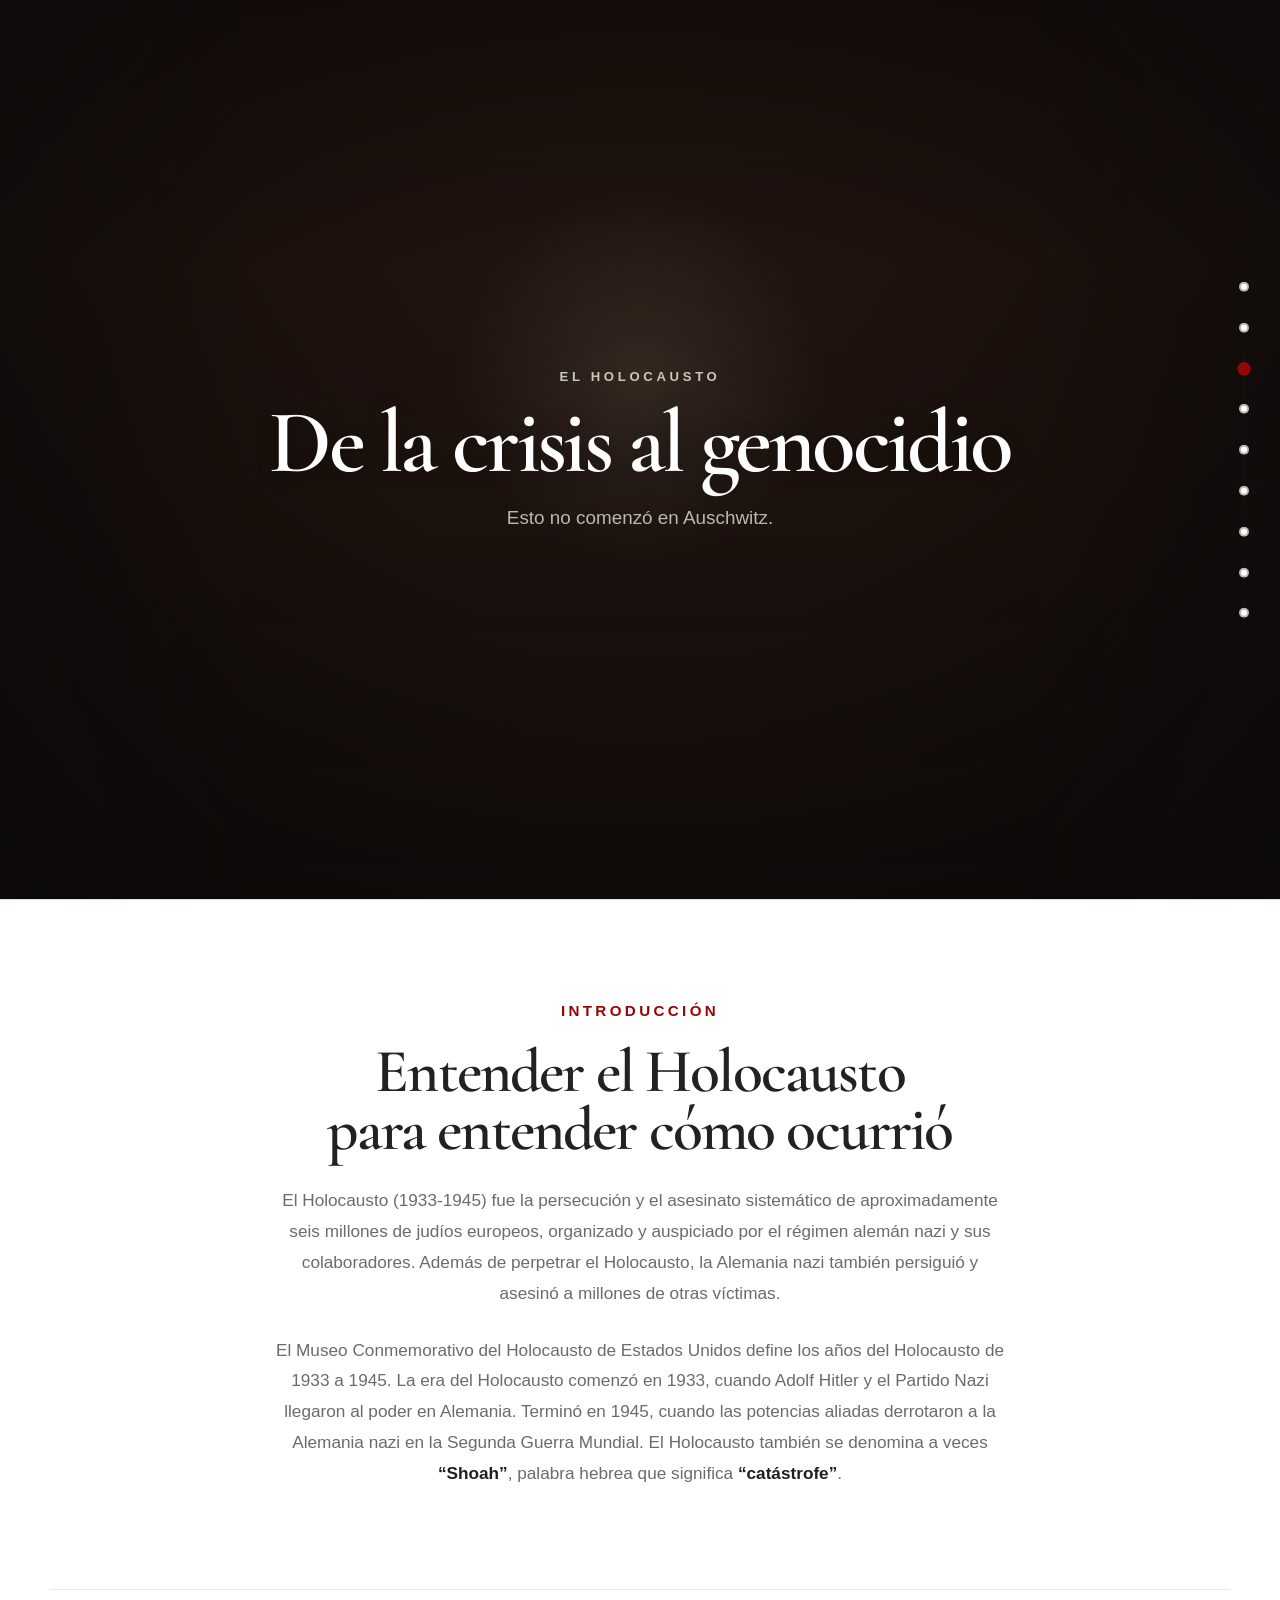
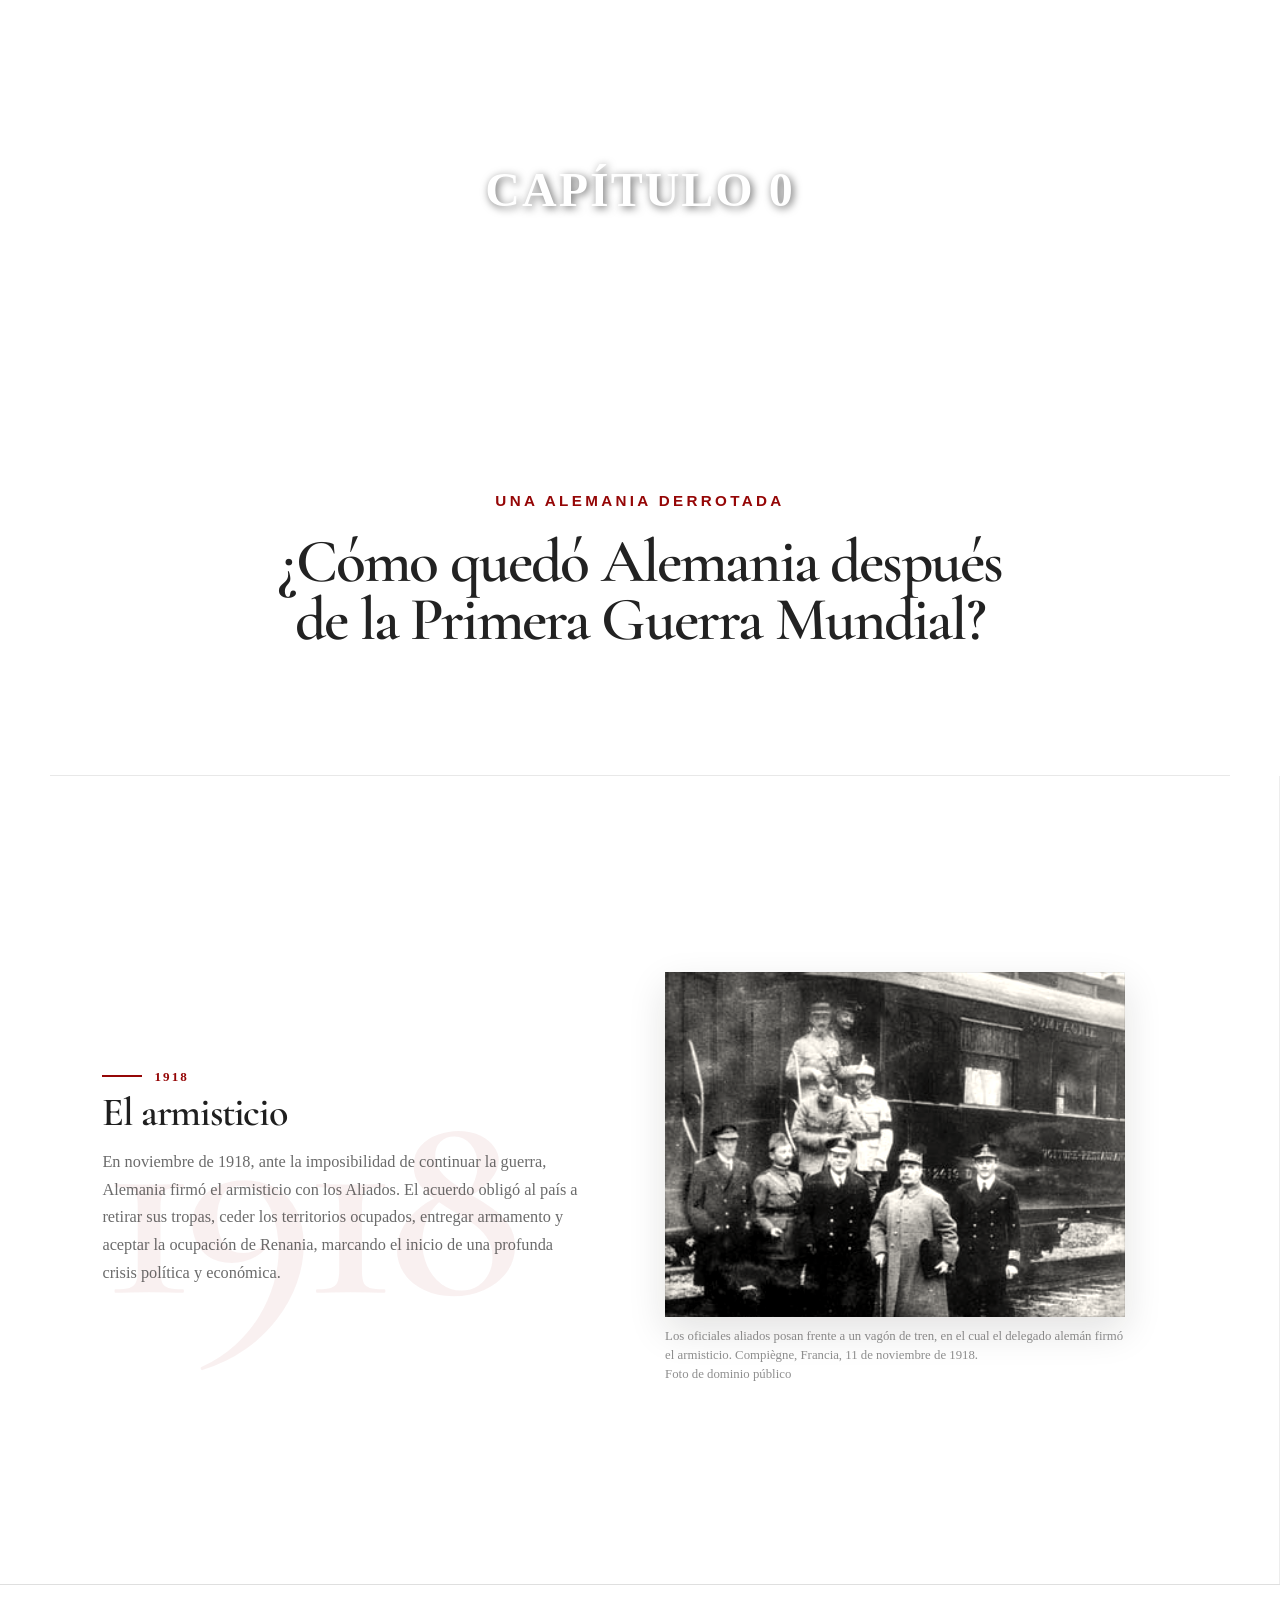
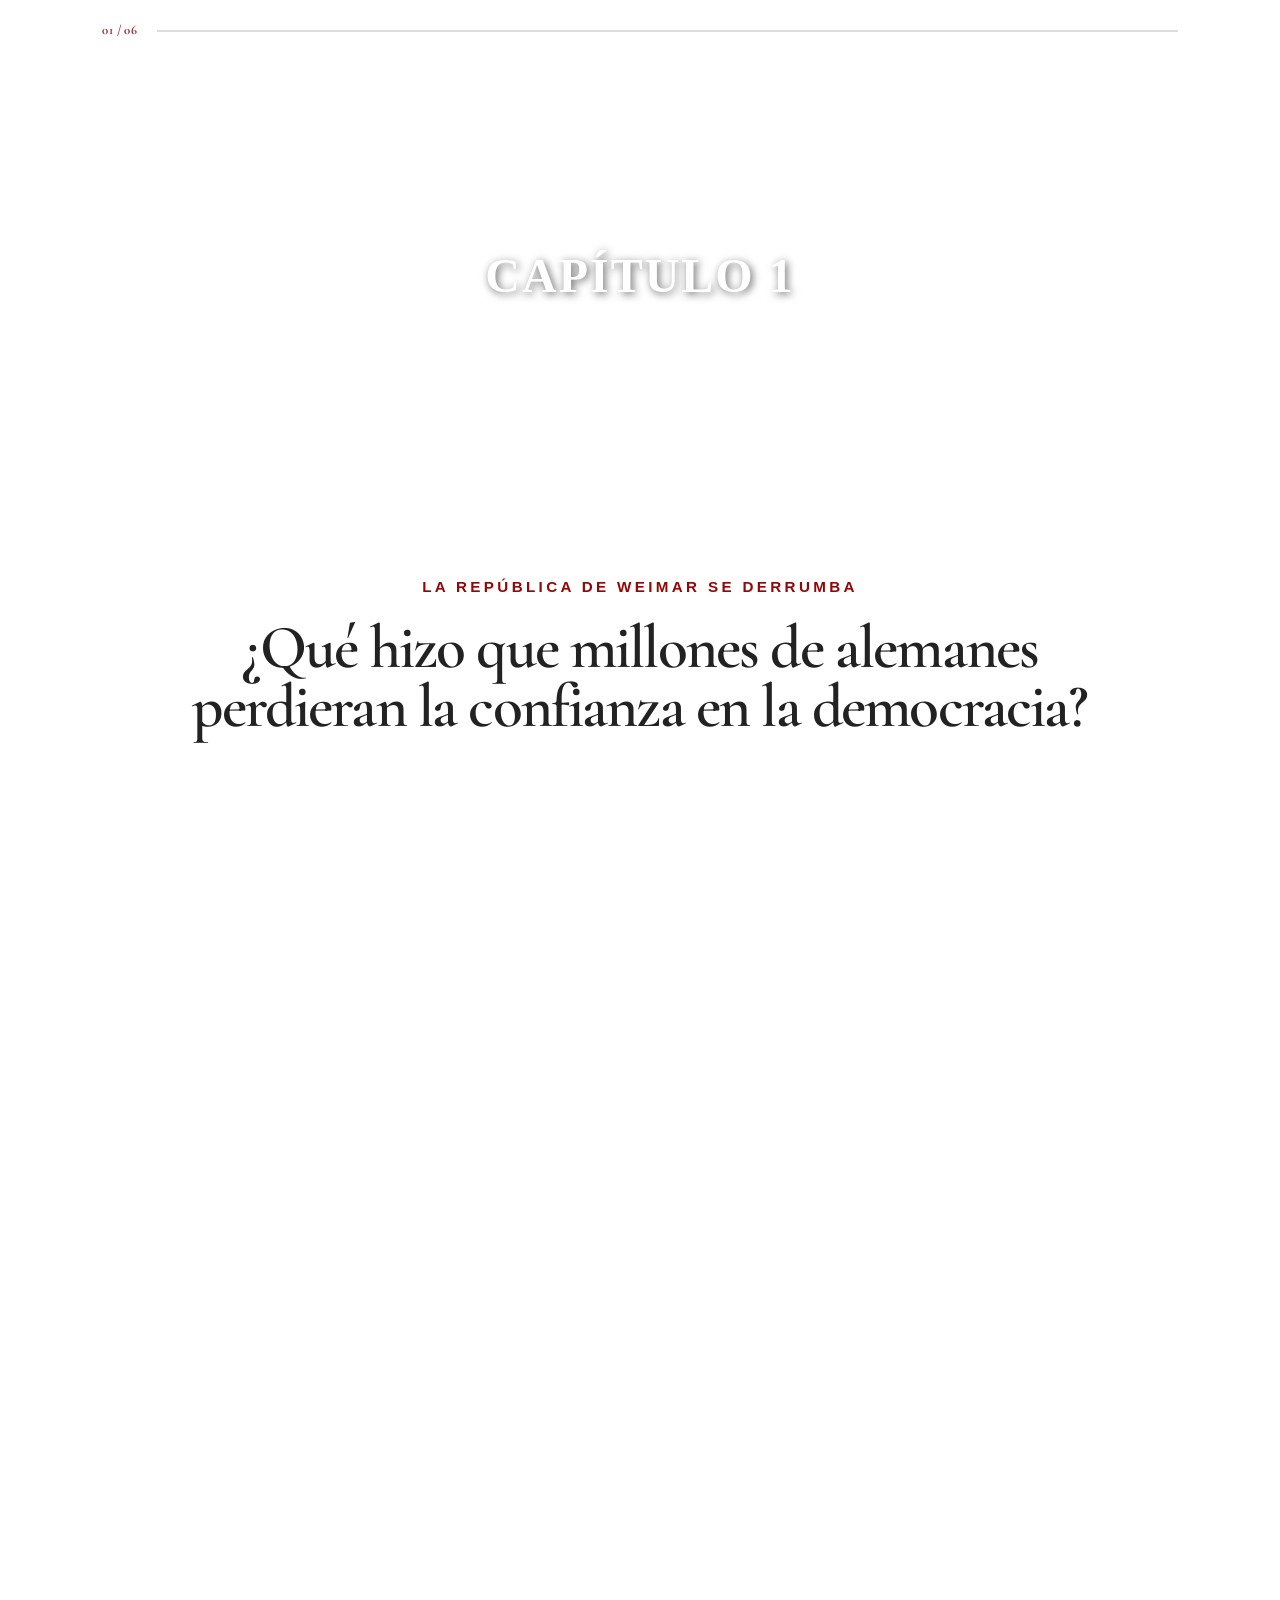
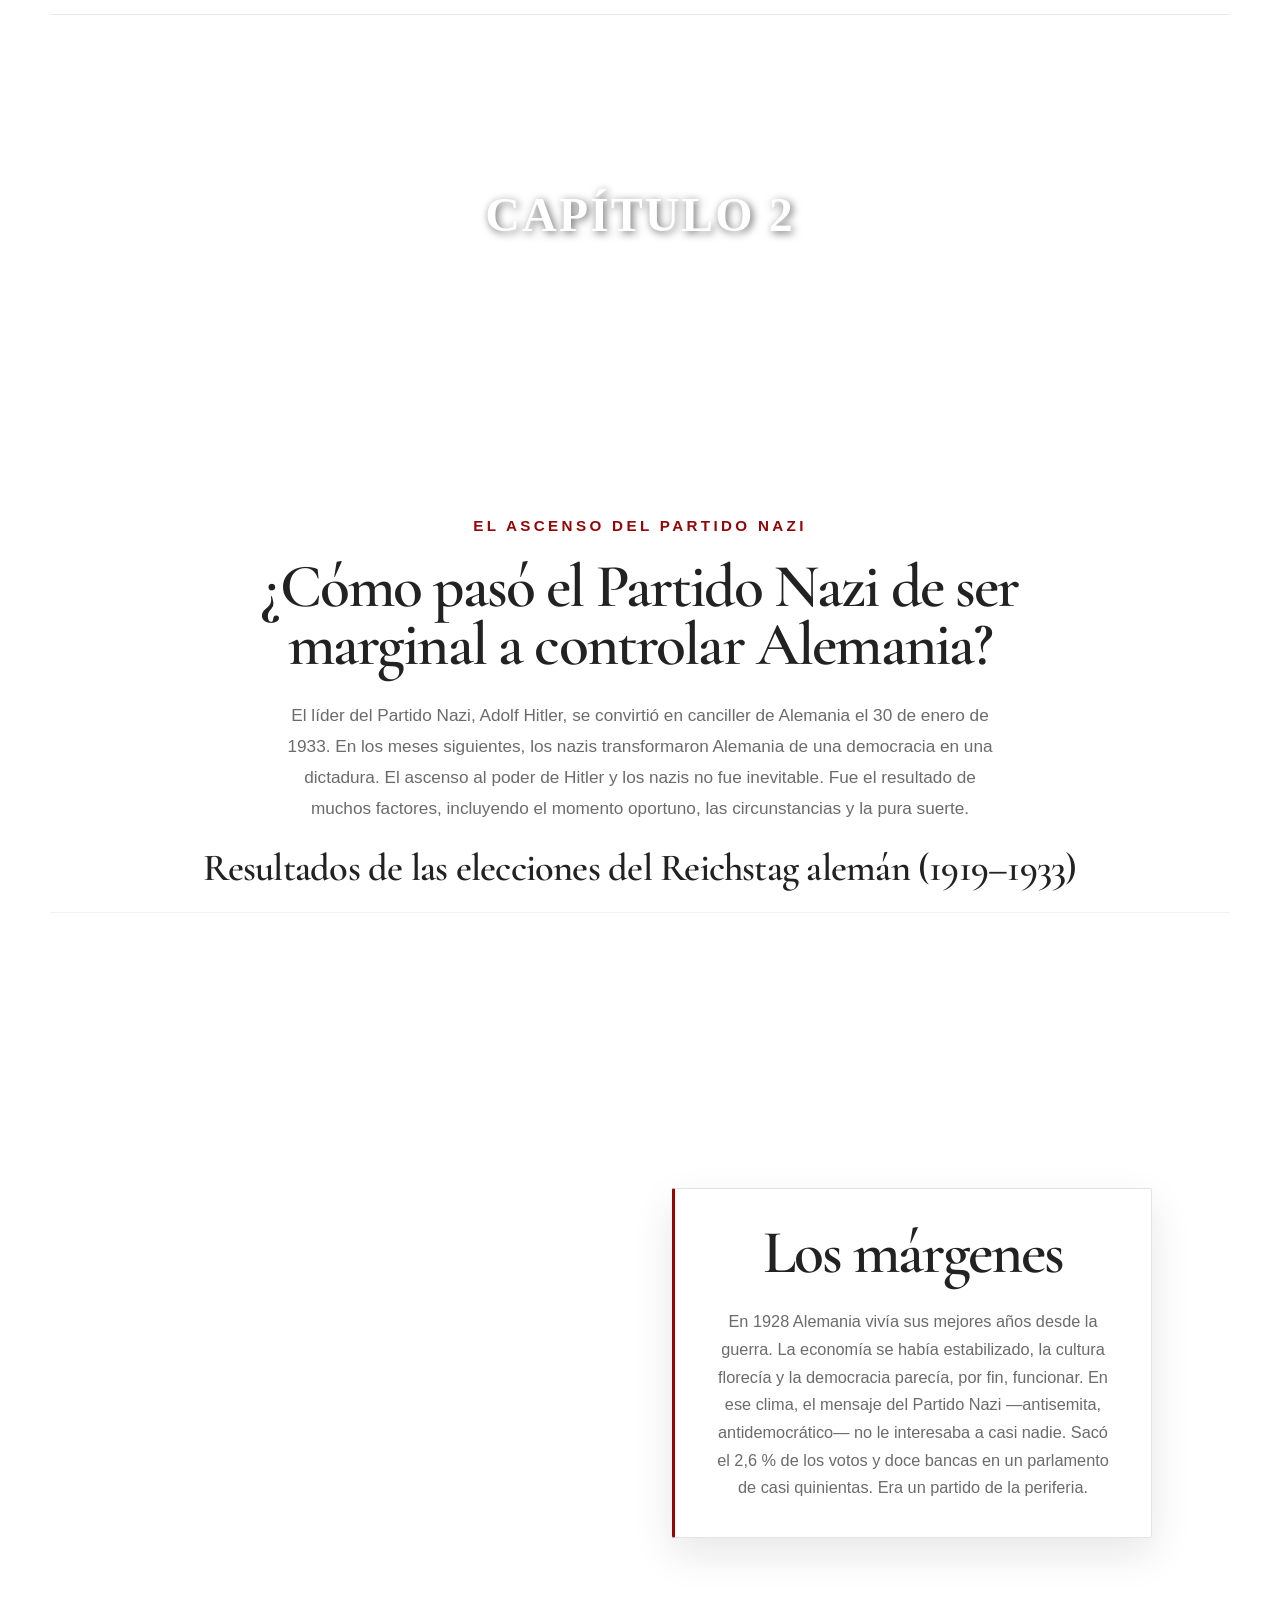
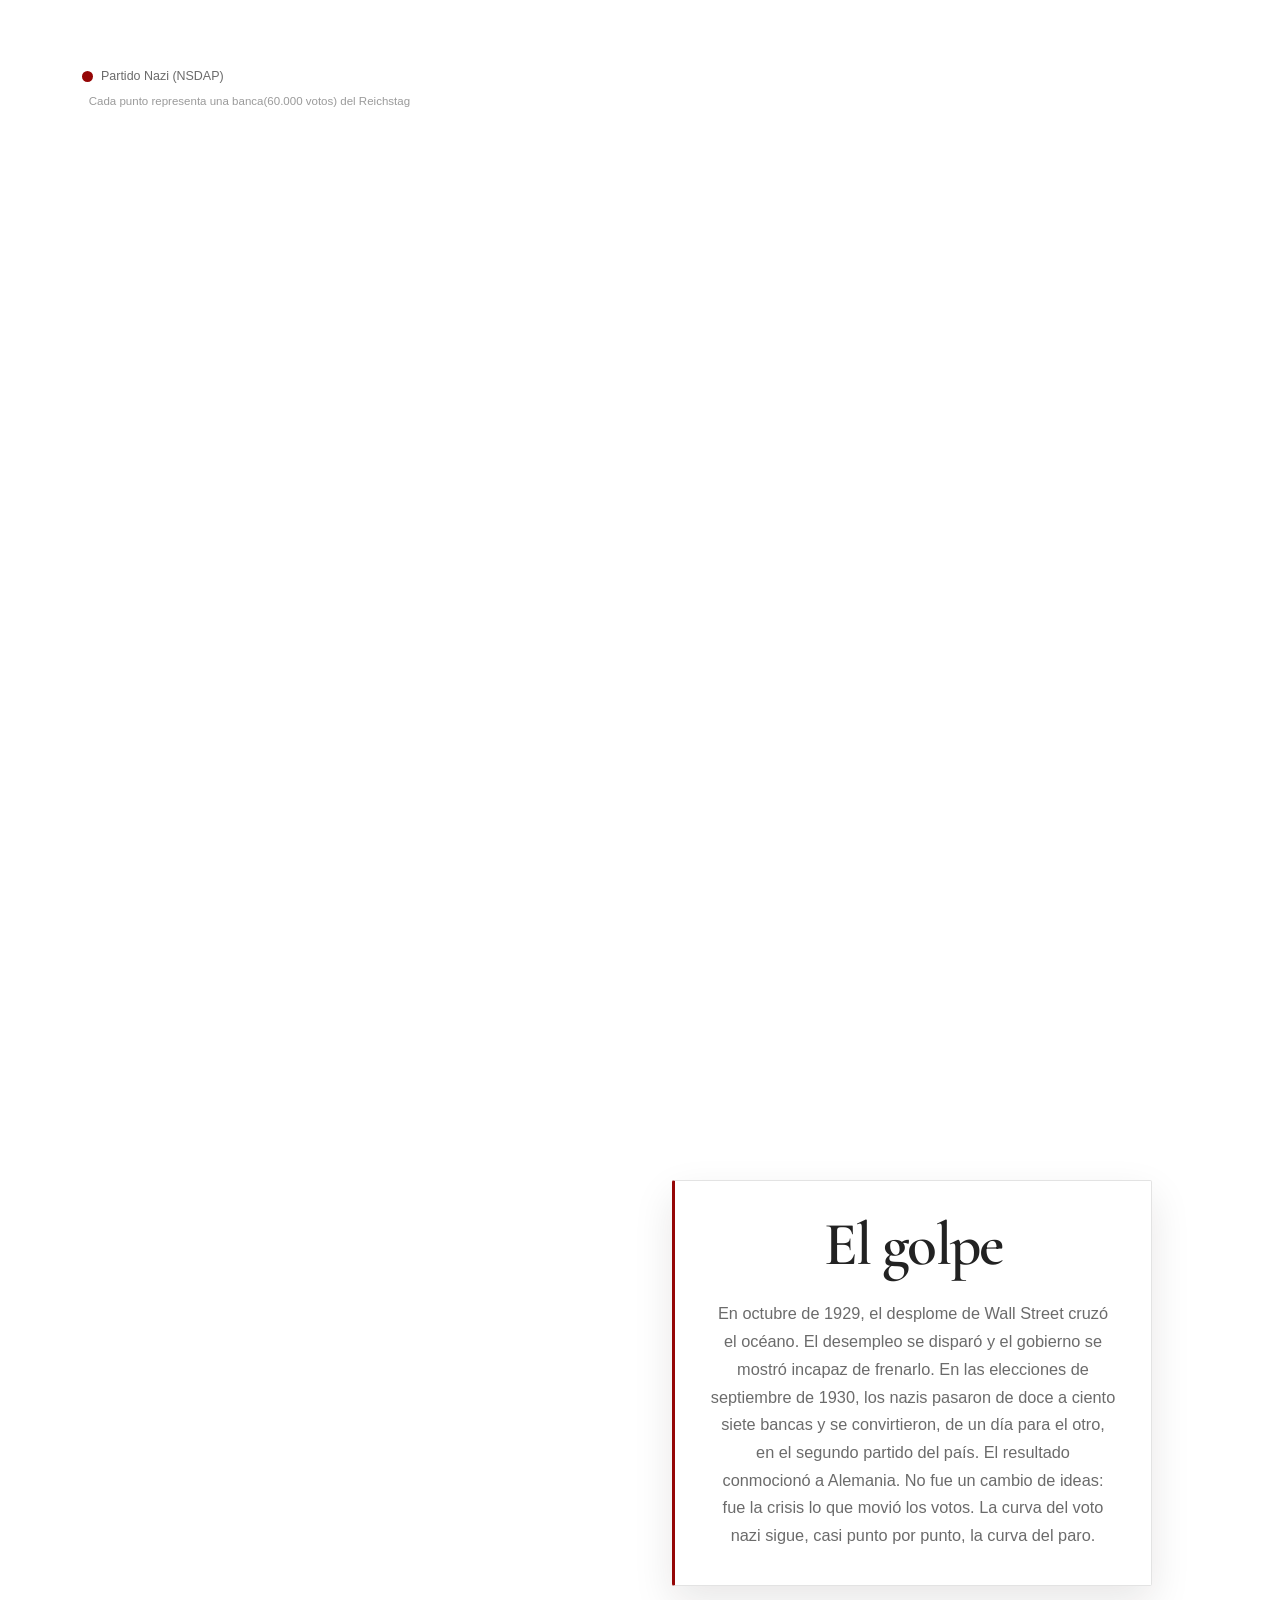
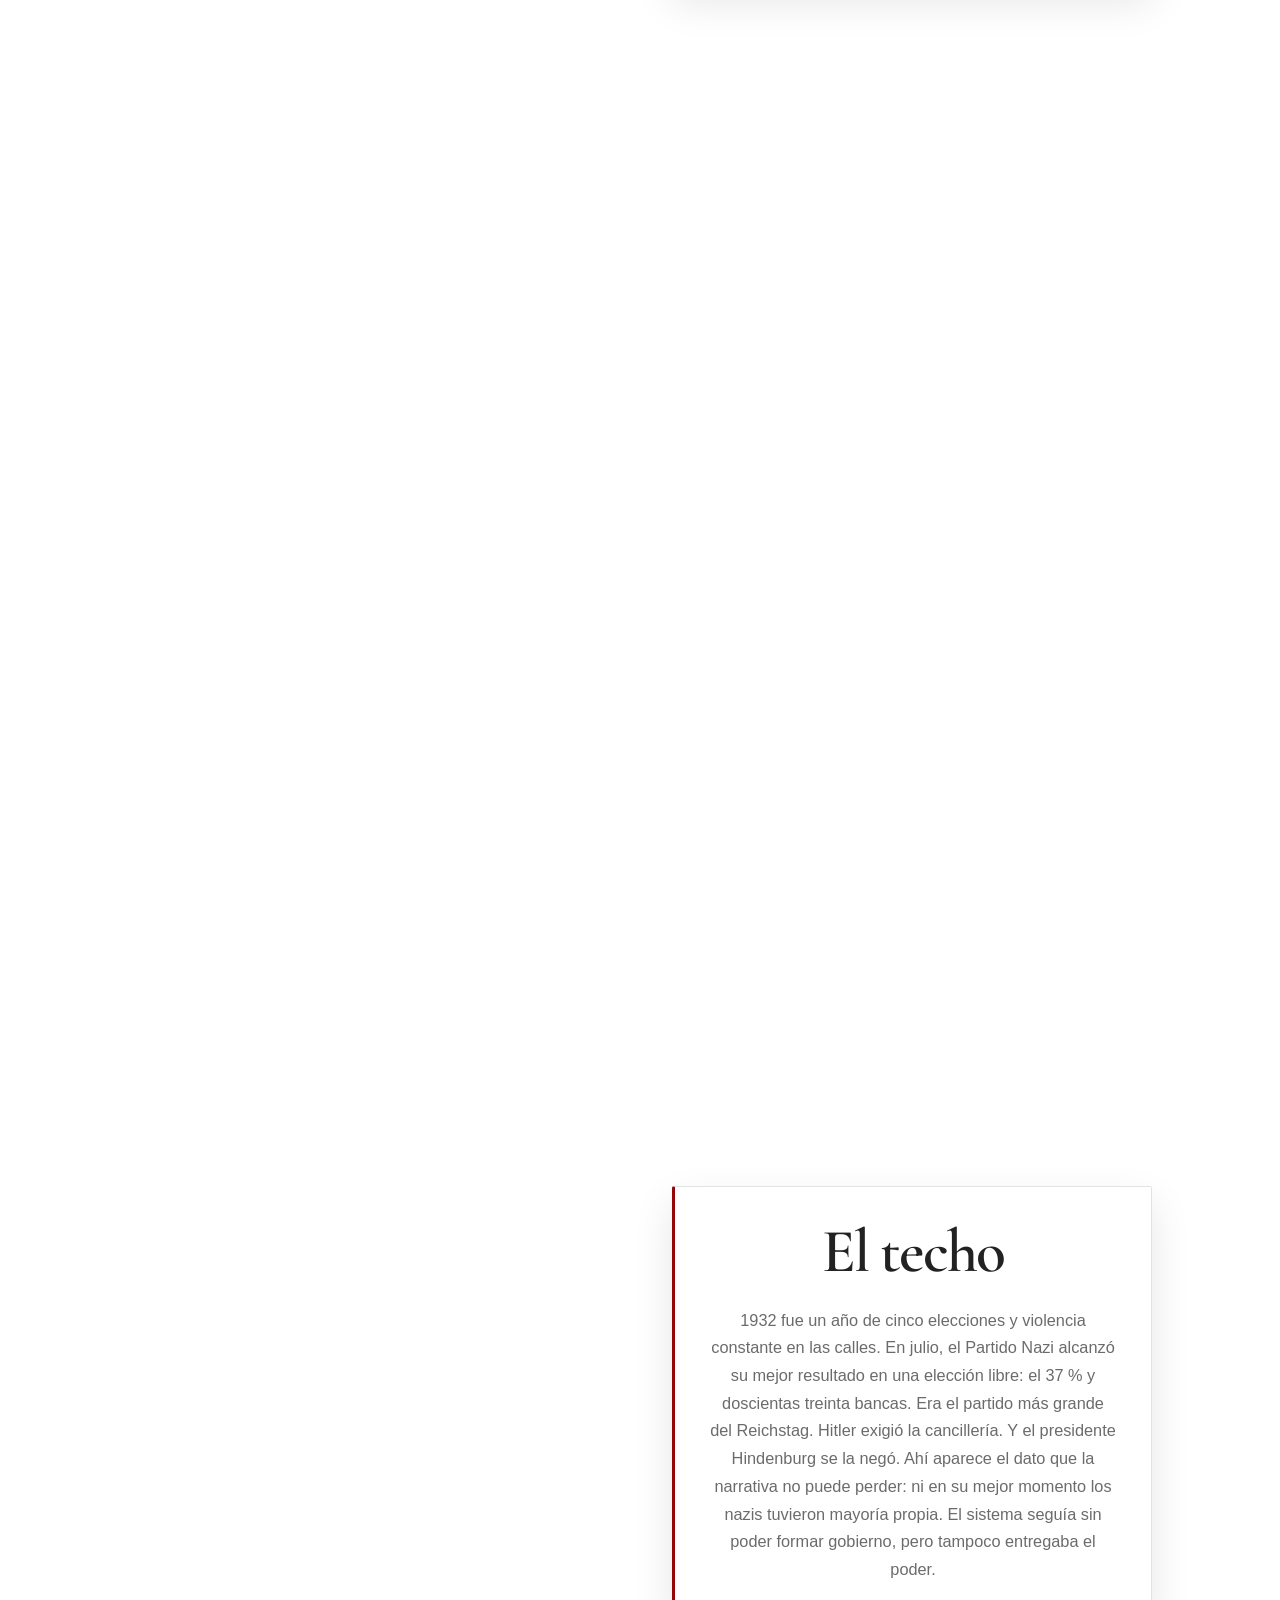
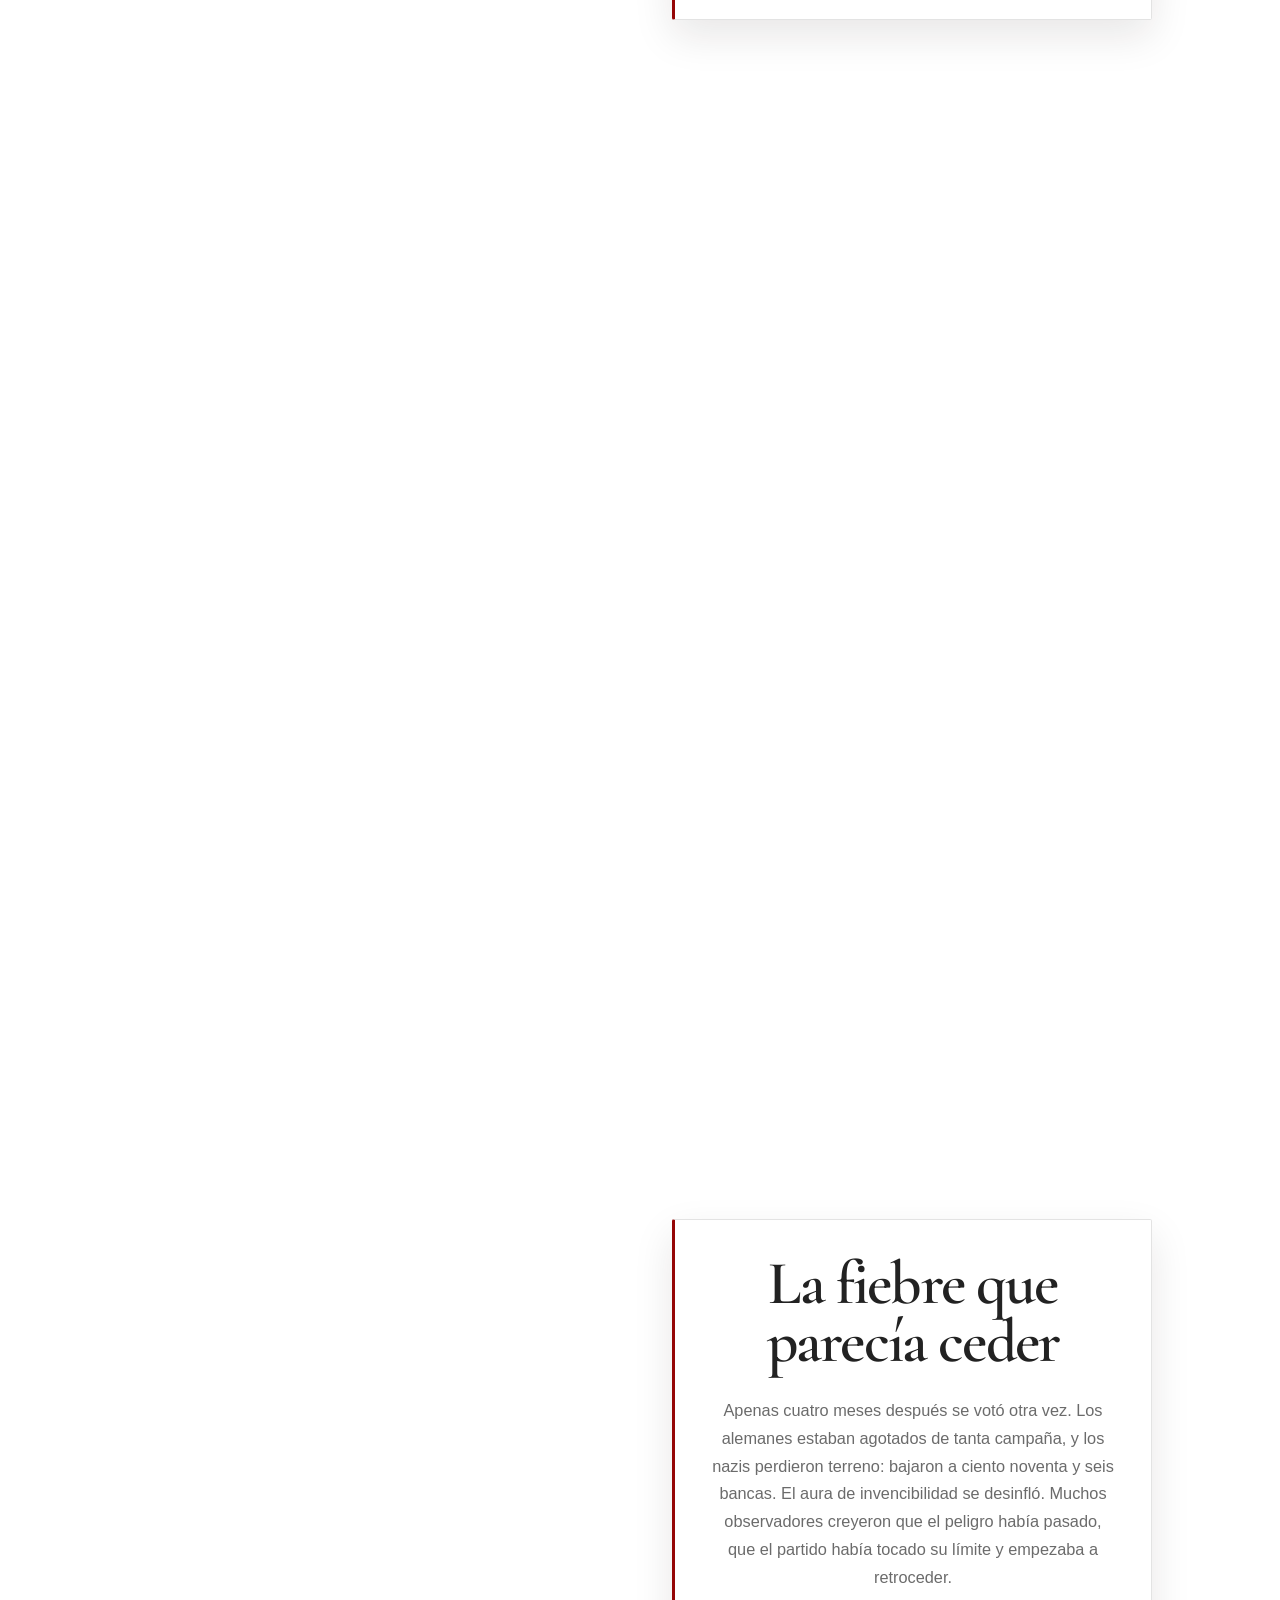
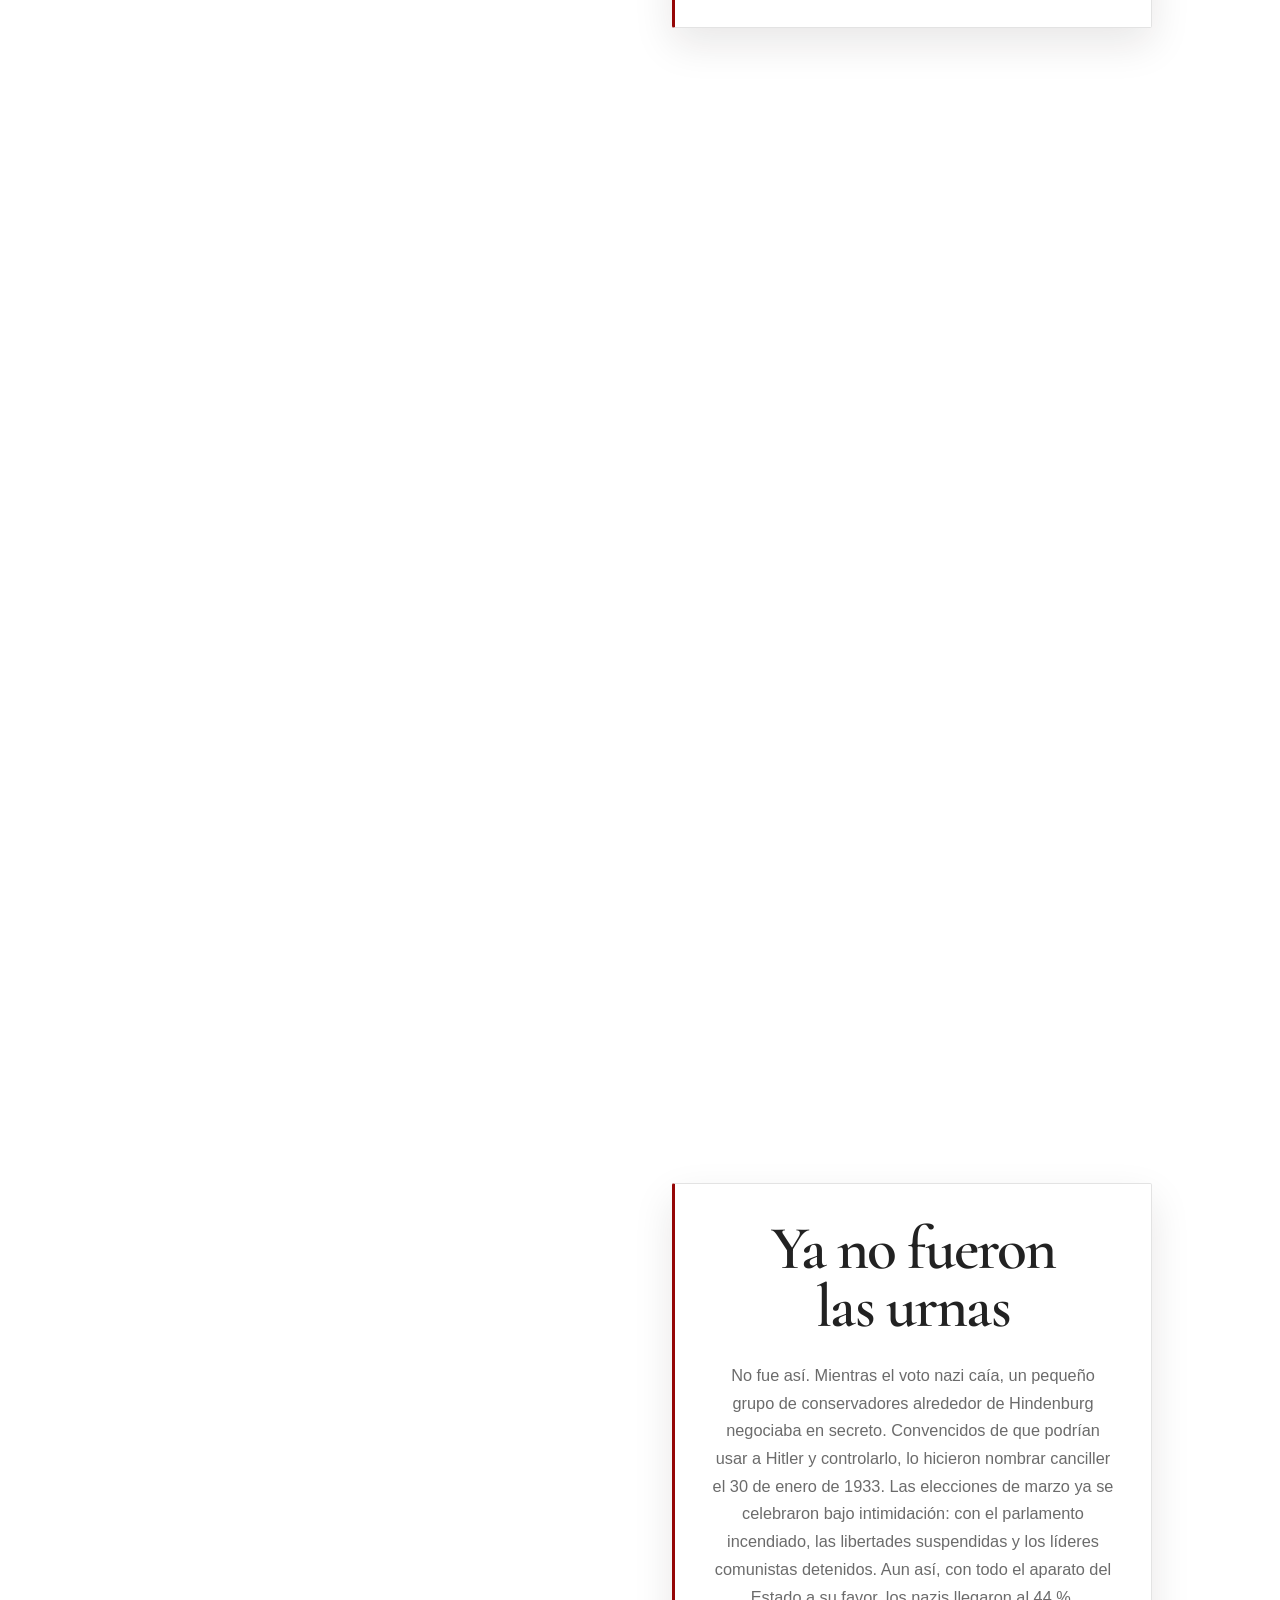
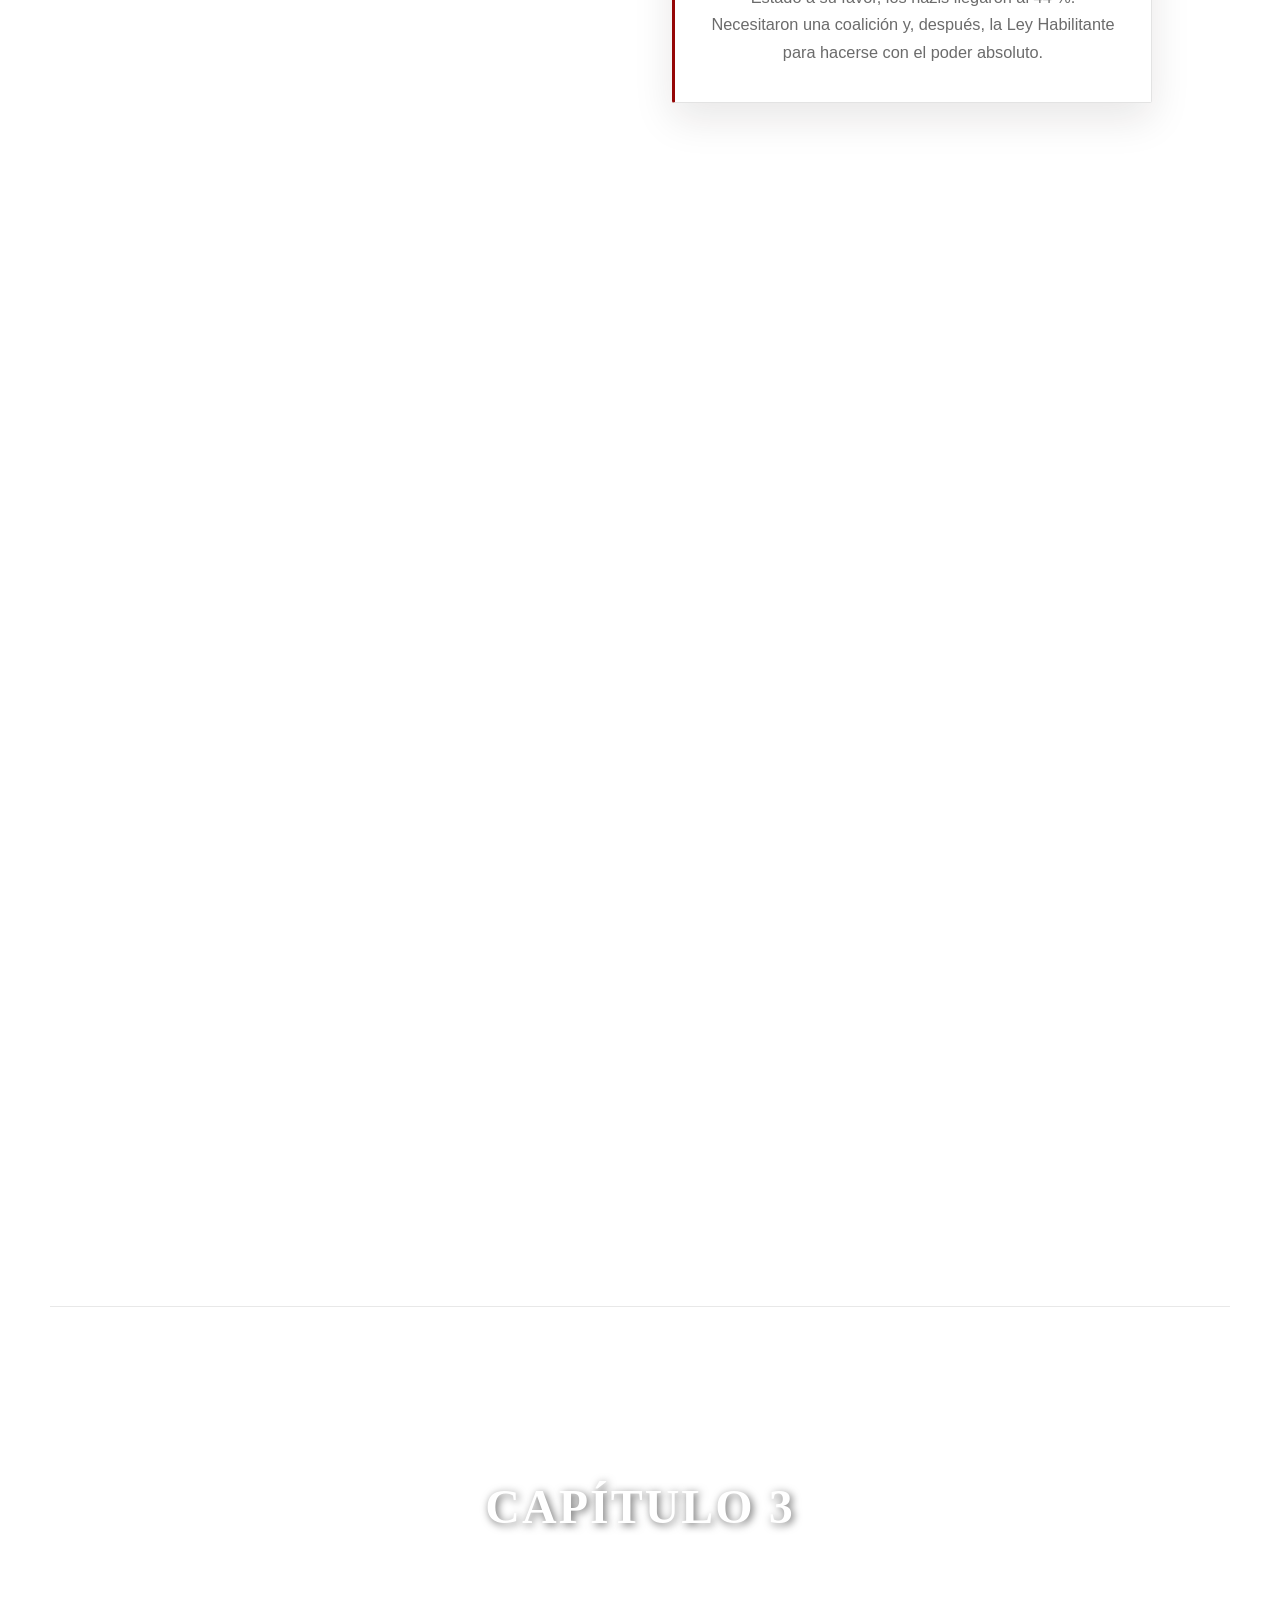
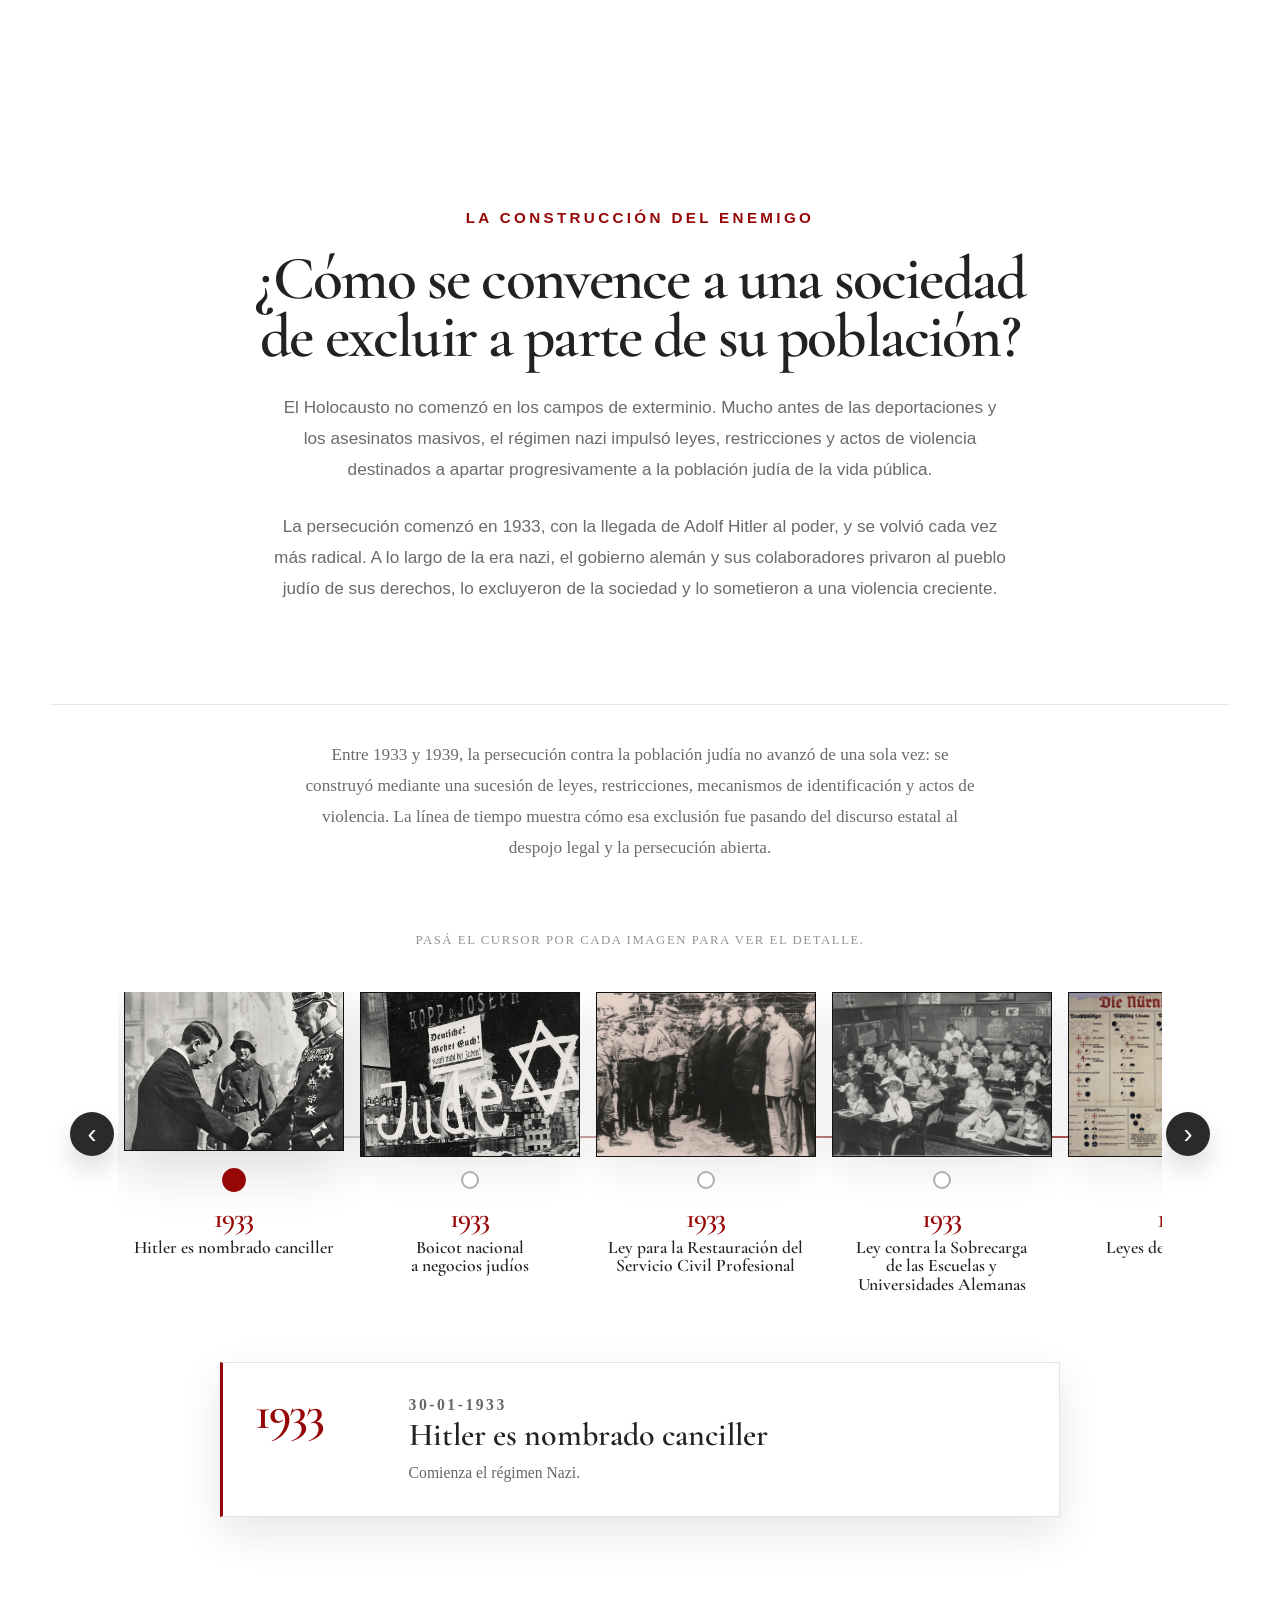
==== commit 6244876e: "agregué el capitulo 0 y agrande el mapa" ====
--- a/index.html
+++ b/index.html
@@ -10,6 +10,7 @@
 	<link rel="preconnect" href="https://fonts.gstatic.com" crossorigin />
 	<link href="https://fonts.googleapis.com/css2?family=Inter:wght@400;500;600;700;800&family=Cormorant+Garamond:wght@500;600;700&display=swap" rel="stylesheet" />
 	<link rel="stylesheet" href="./styles.css" />
+	<link rel="stylesheet" href="export/timeline.css" />
 </head>
 <body>
 	<nav class="chapter-progress" aria-label="Progreso de capítulos">
@@ -91,18 +92,18 @@
 		<section class="chapter chapter--intro">
 			<div class="chapter__intro">
 				<p class="chapter__eyebrow">Introducción</p>
-				<h2>Cuando una cifra deja de entrar en la cabeza</h2>
-				<p class="chapter__lead">
-					El Holocausto fue uno de los crímenes más devastadores de la historia moderna. Pero cuando escuchamos una cifra como <em>"6 millones de muertos"</em>, nuestra mente se rinde: es un número demasiado grande para sentirlo.
+				<h2>Entender el Holocausto para entender cómo ocurrió</h2>
+				<p class="chapter__body">
+					El Holocausto (1933-1945) fue la persecución y el asesinato sistemático de aproximadamente seis millones de judíos europeos, organizado y auspiciado por el régimen alemán nazi y sus colaboradores. Además de perpetrar el Holocausto, la Alemania nazi también persiguió y asesinó a millones de otras víctimas.  
 				</p>
 				<p class="chapter__body">
-					No podemos imaginar 6 millones de rostros, 6 millones de historias interrumpidas, 6 millones de ausencias.
+					El Museo Conmemorativo del Holocausto de Estados Unidos define los años del Holocausto de 1933 a 1945. La era del Holocausto comenzó en 1933, cuando Adolf Hitler y el Partido Nazi llegaron al poder en Alemania. Terminó en 1945, cuando las potencias aliadas derrotaron a la Alemania nazi en la Segunda Guerra Mundial. El Holocausto también se denomina a veces <strong>“Shoah”</strong>, palabra hebrea que significa <strong>“catástrofe”</strong>.
 				</p>
 			</div>
 		</section>
 
 		<!-- Capitulo 0: contexto histórico -->
-		<div class="rectangulo-parallax" id="capitulo-0" style="background-image: url('img/Escape.jpg');">
+		<div class="rectangulo-parallax" id="capitulo-0" style="background-image: url('img/warisover.jpeg');">
 			<h2>Capítulo 0</h2>
 		</div>
 
@@ -119,7 +120,102 @@
 
 			</div>
 		</section>
-	
+
+		<!-- Capitulo 0:  -->
+		<!-- Timeline horizontal 1918-1933 -->
+		<div class="th-section" id="thPin" style="height:100vh;">
+			<div class="th-track" id="thTrack">
+
+				<div class="th-panel">
+					<div class="th-watermark">1918</div>
+					<div class="th-card">
+						<div class="th-eyebrow">1918</div>
+						<h2>El armisticio</h2>
+						<p>
+							En noviembre de 1918, ante la imposibilidad de continuar la guerra, Alemania firmó el armisticio con los Aliados. El acuerdo obligó al país a retirar sus tropas, ceder los territorios ocupados, entregar armamento y aceptar la ocupación de Renania, marcando el inicio de una profunda crisis política y económica.
+						</p>
+					</div>
+					<div class="th-figure-wrap">
+						<div class="th-figure"><img src="img/armisticio.jpg" alt="Armisticio, 1918"></div>
+						<p class="th-caption">Los oficiales aliados posan frente a un vagón de tren, en el cual el delegado alemán firmó el armisticio. Compiègne, Francia, 11 de noviembre de 1918.<br>Foto de dominio público</p>
+					</div>
+				</div>
+
+				<div class="th-panel">
+					<div class="th-watermark">1919</div>
+					<div class="th-card">
+						<div class="th-eyebrow">1919</div>
+						<h2>Versalles</h2>
+						<p>
+							En 1919, el Tratado de Versalles responsabilizó a Alemania por el inicio de la Primera Guerra Mundial y le impuso fuertes reparaciones económicas, pérdidas territoriales y restricciones militares. La humillación provocada por estas condiciones alimentó el descontento social y contribuyó al ascenso del nazismo en los años siguientes.						
+						</p>
+					</div>
+					<div class="th-figure-wrap">
+						<div class="th-figure"><img src="img/soldados.jpeg" alt="Tratado de Versalles, 1919"></div>
+						<p class="th-caption">Los oficiales aliados posan frente a un vagón de tren, en el cual el delegado alemán firmó el armisticio. Compiègne, Francia, 11 de noviembre de 1918.<br>Foto de dominio público</p>
+					</div>
+				</div>
+
+				<div class="th-panel">
+					<div class="th-watermark">1923</div>
+					<div class="th-card">
+						<div class="th-eyebrow">1923</div>
+						<h2>Hiperinflación</h2>
+						<p>
+							En 1923, la imposibilidad de pagar las reparaciones de guerra y la ocupación del Ruhr desencadenaron una hiperinflación sin precedentes. El gobierno imprimió grandes cantidades de dinero, la moneda se desplomó y los precios se dispararon: una barra de pan llegó a costar 200.000 millones de marcos. La crisis dejó a millones de alemanes en la pobreza y aumentó el descontento con la República de Weimar.
+						</p>
+				</div>
+					<div class="th-figure-wrap">
+						<div class="th-figure"><img src="img/Escape.jpg" alt="Hiperinflación, 1923"></div>
+						<p class="th-caption">Los oficiales aliados posan frente a un vagón de tren, en el cual el delegado alemán firmó el armisticio. Compiègne, Francia, 11 de noviembre de 1918.<br>Foto de dominio público</p>
+					</div>
+				</div>
+
+				<div class="th-panel">
+					<div class="th-watermark">1929</div>
+					<div class="th-card">
+						<div class="th-eyebrow">1929</div>
+						<h2>La crisis económica</h2>
+						<p>
+							Tras el crac de Wall Street de 1929, Estados Unidos retiró sus préstamos e inversiones de Alemania. La economía alemana volvió a colapsar, el desempleo aumentó drásticamente y el descontento social creó un escenario favorable para el crecimiento del nazismo.
+						</p>	
+					</div>
+					<div class="th-figure-wrap">
+						<div class="th-figure"><img src="img/hero_ft.jpeg" alt="Crisis económica, 1929"></div>
+						<p class="th-caption">Los oficiales aliados posan frente a un vagón de tren, en el cual el delegado alemán firmó el armisticio. Compiègne, Francia, 11 de noviembre de 1918.<br>Foto de dominio público</p>
+					</div>
+				</div>
+
+				<div class="th-panel">
+					<div class="th-watermark">1932</div>
+					<div class="th-card">
+						<div class="th-eyebrow">1932</div>
+						<h2>Primer partido del Reichstag</h2>
+						<p>El NSDAP se convierte en la fuerza más votada. Hindenburg todavía duda en nombrar a Hitler.</p>
+					</div>
+					<div class="th-figure"><img src="img/soldados_nazi.jpg" alt="Elecciones, 1932"></div>
+				</div>
+
+				<div class="th-panel" style="border-right:none;">
+					<div class="th-watermark">1933</div>
+					<div class="th-card">
+						<div class="th-eyebrow">1933</div>
+						<h2>Hitler, canciller</h2>
+						<p>Nombrado el 30 de enero de 1933. Hindenburg cede ante la presión, convencido de poder controlarlo.</p>
+					</div>
+					<div class="th-figure"><img src="img/hitler_canciller.jpg" alt="Hitler nombrado canciller, 1933"></div>
+				</div>
+
+			</div>
+
+			<div class="th-rail" id="thRail">
+				<div class="th-counter" id="thCounter">01 / 06</div>
+				<div class="th-line-wrap" id="thLineWrap">
+					<div class="th-line-fill" id="thLineFill"></div>
+				</div>
+			</div>
+		</div>
+
 	<!-- Capitulo 1:  -->
 
 	<div class="rectangulo-parallax" id="capitulo-1" style="background-image: url('img/Escape.jpg');">
@@ -186,7 +282,7 @@
 				oportuno, las circunstancias y la pura suerte.
 			</p>
 
-	</div>
+		</div>
 
 		<div class="bloque-interactivo">
 				
@@ -386,15 +482,23 @@
 					<span class="legend__dot legend__dot--origin"></span> Alemania (origen)
 					<span class="legend__note">El grosor de la línea representa el número de refugiados</span>
 				</div>
-				<div class="exodo-mapa__chart" id="exodo-chart-overlay">
-					<div class="flourish-embed flourish-chart" data-src="visualisation/29597804"><script src="https://public.flourish.studio/resources/embed.js"></script><noscript><img src="https://public.flourish.studio/visualisation/29597804/thumbnail" width="70%" alt="Gráfico de barras: refugiados por país" /></noscript></div>
-				</div>
 			</div>
 			<div class="scrolly__narrative" id="narrative"></div>
 		</div>
 		<p class="exodo-mapa__fuente">
 			Fuente: <a href="https://www.annefrank.org/es/ana-frank/en-foco/la-imposibilidad-de-huir-1933-1942-inmigracion-judia-1933-1942/" target="_blank" rel="noopener noreferrer">Anne Frank House — "La (im)posibilidad de huir (1933–1942)"</a>
 		</p>
+
+		<div class="exodo-chart">
+			<p class="chapter__eyebrow">
+				Un destino dominante
+			</p>
+			<h2>La concentración del refugio</h2>
+			<p class="exodo-chart__text">Al ordenar los 25 principales destinos, aparece un patrón claro: uno de cada cinco refugiados se estableció en Estados Unidos.</p>
+			<div class="exodo-chart__embed">
+				<div class="flourish-embed flourish-chart" data-src="visualisation/29597804"><script src="https://public.flourish.studio/resources/embed.js"></script><noscript><img src="https://public.flourish.studio/visualisation/29597804/thumbnail" width="70%" alt="Gráfico de barras: refugiados por país" /></noscript></div>
+			</div>
+		</div>
 	</section>
 
 	<!-- Capitulo 4: Europa bajo el nazismo  -->
@@ -833,14 +937,80 @@
 
 	<!-- Capitulo 7: La magnitud humana  -->
 
-	<div class="rectangulo-parallax" id="capitulo-7" style="background-image: url('img/magnitud.jpeg');">
-			<h2>Capítulo 7</h2>
-	</div>
-	<section class="denmark-scroll" id="denmark-scroll">
-
+	
+	<div
+		class="rectangulo-parallax"
+		id="capitulo-7"
+		style="background-image: url('img/magnitud.jpeg');"
+	>
+		<h2>Capítulo 7</h2>
+	</div>
+
+
+	<!-- ======================================================
+		CONTADOR DE 6 MILLONES
+		====================================================== -->
+
+	<section
+		class="figure-scroll"
+		id="figure"
+		aria-label="La escala de las víctimas"
+	>
+		<div class="figure-scroll__sticky">
+
+			<div class="figure">
+
+				<p
+					class="figure__count"
+					id="count"
+					aria-live="off"
+				>
+					0
+				</p>
+
+				<span class="figure__unit">
+					víctimas judías en seis años
+				</span>
+
+				<div
+					class="figure__bar"
+					id="bar"
+				></div>
+
+				<p
+					class="figure__reveal"
+					id="reveal"
+				>
+					Un nombre por segundo. Día y noche. Aun así,
+					tardarías <strong>más de dos meses</strong>
+					en decirlos todos.
+				</p>
+
+			</div>
+
+			<span
+				class="figure__hint"
+				id="hint"
+			>
+				Seguí scrolleando ↓
+			</span>
+
+		</div>
+	</section>
+
+
+	<!-- ======================================================
+		COMPARACIÓN CON DINAMARCA
+		====================================================== -->
+
+	<section
+		class="denmark-scroll"
+		id="denmark-scroll"
+	>
 		<div class="denmark-scroll__sticky">
 
-			<!-- MAPAS SUPERPUESTOS -->
+			<!-- Mapas superpuestos -->
+
 			<div class="denmark-scroll__maps">
 
 				<iframe
@@ -861,17 +1031,18 @@
 
 			</div>
 
-			<!-- SOMBREADO MUY SUAVE EN LOS BORDES -->
+			<!-- Sombreado suave -->
+
 			<div class="denmark-scroll__vignette"></div>
 
-			<!-- TARJETAS FLOTANTES -->
+			<!-- Tarjetas flotantes -->
+
 			<div class="denmark-scroll__cards">
 
 				<article
 					class="denmark-scroll__card denmark-scroll__card--first"
-					data-denmark-card="first">
-
-
+					data-denmark-card="first"
+				>
 					<h3 class="denmark-scroll__title">
 						¿Qué significan realmente seis millones de víctimas?
 					</h3>
@@ -885,15 +1056,12 @@
 					<p class="denmark-scroll__reference">
 						Cada punto representa 20.000 personas.
 					</p>
-
 				</article>
 
 				<article
 					class="denmark-scroll__card denmark-scroll__card--second"
-					data-denmark-card="second">
-
-
-
+					data-denmark-card="second"
+				>
 					<h3 class="denmark-scroll__title">
 						No desapareció solamente una cifra
 					</h3>
@@ -907,68 +1075,86 @@
 					<p class="denmark-scroll__reference">
 						La ubicación de los puntos sobre el mapa es ilustrativa.
 					</p>
-
 				</article>
 
 			</div>
 
-			<!-- FUENTES -->
-			<p class="denmark-scroll__sources">
-				Fuentes: United States Holocaust Memorial Museum y
-				Statistics Denmark, junio de 2026.
-			</p>
-
-			<div class="denmark-scroll__instruction">
-				<span>Deslizá para continuar</span>
-				<span aria-hidden="true">↓</span>
-			</div>
-
-		</div>
-
-	</section>
-		<!-- El capítulo de la cifra -->
-		<section class="figure-scroll" id="figure" aria-label="La escala de las víctimas">
-			<div class="figure-scroll__sticky">
-
-				<div class="figure">
-
-					<p
-						class="figure__count"
-						id="count"
-						aria-live="off"
+		</div>
+	</section>
+
+
+	<!-- ======================================================
+		VÍCTIMAS POR PAÍS
+		ESTA SECCIÓN YA ESTÁ FUERA DEL SCROLL DE DINAMARCA
+		====================================================== -->
+
+	<section
+		class="country-losses"
+		aria-labelledby="country-losses-title"
+	>
+		<div class="country-losses__intro">
+
+			<p class="country-losses__eyebrow">
+				LA GEOGRAFÍA DE LA PÉRDIDA
+			</p>
+
+			<h3
+				class="country-losses__title"
+				id="country-losses-title"
+			>
+				¿Dónde se concentraron las víctimas?
+			</h3>
+
+			<p class="country-losses__text">
+				Comparar seis millones de víctimas con la población de
+				Dinamarca permite dimensionar el total. Sin embargo, esa
+				pérdida no se distribuyó de la misma manera en toda Europa.
+			</p>
+
+			<p class="country-losses__text">
+				Al observar las estimaciones por país o territorio de
+				residencia antes de la guerra, Polonia y la Unión Soviética
+				concentran las mayores cifras absolutas entre los casos
+				seleccionados. Cada barra vuelve más concreta una parte de
+				ese total: comunidades, familias e historias que fueron
+				destruidas.
+			</p>
+
+		</div>
+
+		<div class="country-losses__chart">
+
+			<div
+				class="flourish-embed flourish-chart"
+				data-src="visualisation/29669144"
+			>
+				<noscript>
+					<img
+						src="https://public.flourish.studio/visualisation/29669144/thumbnail"
+						width="100%"
+						alt="Gráfico de barras con la cantidad estimada de víctimas judías por país"
 					>
-						0
-					</p>
-
-					<span class="figure__unit">
-						víctimas judías en seis años
-					</span>
-
-					<div
-						class="figure__bar"
-						id="bar"
-					></div>
-
-					<p
-						class="figure__reveal"
-						id="reveal"
-					>
-						Un nombre por segundo. Día y noche. Aun así,
-						tardarías <strong>más de dos meses</strong>
-						en decirlos todos.
-					</p>
-
-				</div>
-
-				<span
-					class="figure__hint"
-					id="hint"
-				>
-					Seguí scrolleando ↓
-				</span>
-
-			</div>
-		</section>
+				</noscript>
+			</div>
+
+		</div>
+
+		<div class="country-losses__notes">
+
+			<p>
+				Las cifras corresponden a estimaciones históricas y a
+				fronteras territoriales de la época. Para los países
+				presentados mediante un rango, se utilizó el valor medio.
+			</p>
+
+
+		</div>
+
+		<p class="country-losses__closing">
+			El gráfico no reemplaza la cifra de seis millones: la descompone.
+			Permite pasar de un número difícil de imaginar a los territorios
+			concretos donde esa ausencia dejó sus marcas.
+		</p>
 
 	</section>
 
@@ -1005,6 +1191,8 @@
 		</p>
 
 	</section>
+
+
 </main>
 <footer class="site-footer">
 	<div class="site-footer__inner">
@@ -1037,6 +1225,7 @@
 <script src="exodo-refugiados/lib/topojson-client.min.js"></script>
 <script src="exodo-refugiados/lib/gsap.min.js"></script>
 <script src="exodo-refugiados/lib/ScrollTrigger.min.js"></script>
+<script src="export/timeline.js"></script>
 <script src="exodo-refugiados/data/world-atlas.js"></script>
 <script src="exodo-refugiados/main.js"></script>
 
@@ -1044,7 +1233,9 @@
 
 <script src="data/expansion-data.js"></script>
 <script src="expansion-map-cap4.js" defer></script>
-<script src="./main.js" defer></script>
-
+<script src="https://public.flourish.studio/resources/embed.js"></script>
+<script src="main.js"></script>
 </body>
 </html>
+
+
--- a/styles.css
+++ b/styles.css
@@ -26,15 +26,17 @@
 /* Habilita un scroll suave cuando se navega por anclas o cambios de sección. */
 html {
 	scroll-behavior: smooth;
+	overflow-x: clip;
 }
 
 /* Estilos base del documento: fondo, tipografía y color general del texto. */
 body {
 	margin: 0;
-    
+    overflow-x: clip;
+
     /* Reemplazamos todos los gradients por el color sólido */
-    background-color: #ffffff; 
-    
+    background-color: #ffffff;
+
     color: #000000;
     font-family: "Georgia", Arial, sans-serif;
     line-height: 1.5;
@@ -773,32 +775,6 @@
 	display: block;
 }
 
-/* Gráfico de barras (Flourish): tapa el mapa en el último paso del scroll. */
-.exodo-mapa__chart {
-	position: absolute;
-	inset: 0;
-	display: flex;
-	align-items: center;
-	justify-content: center;
-	overflow: hidden;
-	background: #ffffff;
-	padding: 1.5rem;
-	opacity: 0;
-	pointer-events: none;
-	transition: opacity 0.5s ease;
-}
-.exodo-mapa__chart.is-active {
-	opacity: 1;
-	pointer-events: auto;
-}
-.exodo-mapa__chart .flourish-embed {
-	width: 100%;
-	height: 100%;
-}
-.exodo-mapa__chart .flourish-embed iframe {
-	height: 100% !important;
-}
-
 /* Narrativa: pasa por encima del mapa, centrada horizontalmente. */
 .scrolly__narrative {
 	grid-area: 1 / 1;
@@ -978,6 +954,36 @@
 	color: rgba(31, 31, 31, 0.75);
 	text-decoration: underline;
 	text-underline-offset: 2px;
+}
+
+/* Gráfico de barras (Flourish): sección propia, separada del mapa. */
+.exodo-chart {
+	width: min(100%, 56rem);
+	margin: 4rem auto 0;
+	text-align: center;
+}
+.exodo-chart__title {
+	font-family: "Cormorant Garamond", Georgia, serif;
+	font-size: clamp(1.6rem, 3vw, 2.2rem);
+	font-weight: 600;
+	color: #1f1f1f;
+	margin: 0 0 0.3rem;
+}
+.exodo-chart__subtitle {
+	font-size: 1rem;
+	font-weight: 700;
+	color: #950606;
+	margin: 0 0 0.9rem;
+}
+.exodo-chart__text {
+	max-width: var(--measure);
+	margin: 0 auto 2rem;
+	font-size: 1.075rem;
+	line-height: 1.8;
+	color: var(--ink-soft);
+}
+.exodo-chart__embed {
+	width: 100%;
 }
 
 /* En pantallas medianas, el mapa pasa arriba de la narrativa. */
@@ -2582,4 +2588,136 @@
 	.denmark-scroll__instruction {
 		transition: none;
 	}
+}
+
+/* ==========================================================
+   CAPÍTULO 7 — VÍCTIMAS POR PAÍS
+   ========================================================== */
+
+.country-losses {
+	width: min(1180px, calc(100% - 40px));
+	margin: 0 auto;
+	padding: clamp(90px, 11vw, 160px) 0;
+}
+
+.country-losses__intro {
+	max-width: 850px;
+	margin: 0 auto clamp(50px, 7vw, 90px);
+	text-align: center;
+}
+
+.country-losses__eyebrow {
+	margin: 0 0 16px;
+
+	font-family: Georgia, serif;
+	font-size: 0.78rem;
+	font-weight: 700;
+	letter-spacing: 0.17em;
+	line-height: 1.4;
+	text-transform: uppercase;
+
+	color: #8a1f1f;
+}
+
+.country-losses__title {
+	max-width: 850px;
+	margin: 0 auto 30px;
+
+	font-family: "Cormorant Garamond", Georgia, serif;
+	font-size: clamp(3rem, 6vw, 6rem);
+	font-weight: 500;
+	line-height: 0.95;
+
+	color: #292521;
+	text-wrap: balance;
+}
+
+.country-losses__text {
+	max-width: 760px;
+	margin: 0 auto 18px;
+
+	font-family: Georgia, serif;
+	font-size: clamp(1rem, 1.35vw, 1.22rem);
+	line-height: 1.75;
+
+	color: #48423d;
+}
+
+.country-losses__chart {
+	width: 100%;
+	margin: 0 auto;
+}
+
+.country-losses__chart .flourish-embed {
+	width: 100%;
+}
+
+.country-losses__notes {
+	max-width: 900px;
+	margin: 24px auto 0;
+	padding-top: 18px;
+
+	border-top: 1px solid rgba(65, 58, 52, 0.22);
+
+	font-family: Georgia, serif;
+	font-size: 0.82rem;
+	line-height: 1.6;
+
+	color: #6d655e;
+}
+
+.country-losses__notes p {
+	margin: 0 0 6px;
+}
+
+.country-losses__closing {
+	max-width: 800px;
+	margin: clamp(55px, 7vw, 90px) auto 0;
+
+	font-family: "Cormorant Garamond", Georgia, serif;
+	font-size: clamp(1.8rem, 3vw, 2.8rem);
+	font-weight: 500;
+	line-height: 1.2;
+	text-align: center;
+
+	color: #352f2a;
+	text-wrap: balance;
+}
+
+@media (max-width: 700px) {
+	.country-losses {
+		width: min(100% - 28px, 1180px);
+		padding: 75px 0;
+	}
+
+	.country-losses__intro {
+		text-align: left;
+	}
+
+	.country-losses__title {
+		margin-left: 0;
+		text-align: left;
+	}
+
+	.country-losses__text {
+		margin-left: 0;
+	}
+
+	.country-losses__closing {
+		text-align: left;
+	}
+}
+
+.country-losses__chart {
+	position: relative;
+	width: 100%;
+	min-height: 700px;
+	margin: 40px auto;
+	overflow: visible;
+}
+
+.country-losses__chart .flourish-embed {
+	display: block;
+	width: 100%;
+	min-height: 700px;
 }
--- a/export/timeline.css
+++ b/export/timeline.css
@@ -0,0 +1,72 @@
+/* ─── CAPÍTULO 0: LÍNEA DE TIEMPO HORIZONTAL (1918–1933) ─────────── */
+.th-section { position: relative; overflow: hidden; background: #ffffff; }
+.th-track { display: flex; height: 100%; will-change: transform; }
+.th-panel {
+  flex: none; width: 100vw; height: 100%; box-sizing: border-box;
+  display: grid; grid-template-columns: 1fr 1fr; align-items: center; gap: 4vw;
+  padding: 0 8vw 96px; position: relative;
+  border-right: 1px solid rgba(31,31,31,0.08); background: #ffffff; overflow: hidden;
+}
+.th-watermark {
+  position: absolute; top: 50%; left: 8vw; transform: translateY(-58%);
+  font: 600 clamp(8rem,22vw,18rem)/1 "Cormorant Garamond", Georgia, serif;
+  color: rgba(149,6,6,0.06); letter-spacing: -0.04em; pointer-events: none; z-index: 0; user-select: none;
+}
+.th-card { position: relative; z-index: 1; max-width: 480px; }
+.th-eyebrow {
+  font: 700 0.82rem/1 Georgia, serif; letter-spacing: .16em; text-transform: uppercase;
+  color: #950606; margin-bottom: 10px; display: flex; align-items: center; gap: 12px;
+}
+.th-eyebrow::before { content: ""; width: 2.5rem; height: 2px; background: #950606; display: inline-block; }
+.th-card h2 {
+  margin: 0; font: 600 2.5rem/0.98 "Cormorant Garamond", Georgia, serif;
+  letter-spacing: -0.03em; color: #1f1f1f;
+}
+.th-card p { margin: 16px 0 0; font: 400 1.02rem/1.7 Georgia, serif; color: rgba(31,31,31,0.66); }
+.th-figure {
+  position: relative; z-index: 1; width: 100%; max-width: 460px; aspect-ratio: 4/3;
+  overflow: hidden; background: #d8d1c7; box-shadow: 0 14px 36px rgba(26,22,18,0.12);
+}
+.th-figure img {
+  width: 100%; height: 100%; object-fit: cover; display: block;
+  filter: grayscale(85%) sepia(14%) contrast(1.05);
+}
+.th-figure::after {
+  content: ""; position: absolute; inset: 0;
+  box-shadow: inset 0 0 0 1px rgba(31,31,31,0.08); pointer-events: none;
+}
+.th-figure-wrap { position: relative; z-index: 1; width: 100%; max-width: 460px; }
+.th-figure-wrap .th-figure { max-width: 100%; }
+.th-caption {
+  margin: 10px 0 0; font: 400 0.8rem/1.5 Georgia, serif;
+  color: rgba(31,31,31,0.5); text-align: left;
+}
+.th-rail {
+  position: absolute; left: 0; right: 0; bottom: 0; height: 92px; background: #ffffff;
+  border-top: 1px solid rgba(31,31,31,0.14); display: flex; align-items: center; gap: 20px;
+  padding: 0 8vw; z-index: 5;
+}
+.th-counter {
+  flex: none; font: 600 0.8rem/1 "Cormorant Garamond", Georgia, serif;
+  letter-spacing: 0.03em; color: #950606; white-space: nowrap;
+}
+.th-line-wrap { position: relative; flex: 1; height: 2px; background: rgba(31,31,31,0.15); }
+.th-line-fill { position: absolute; left: 0; top: 0; height: 2px; width: 0%; background: #950606; }
+.th-dot {
+  position: absolute; top: -4px; width: 10px; height: 10px; border-radius: 50%;
+  background: #fff; border: 2px solid rgba(31,31,31,0.32); transform: translateX(-50%);
+  transition: background .25s, border-color .25s, transform .25s;
+}
+.th-dot.active { background: #950606; border-color: #950606; transform: translateX(-50%) scale(1.35); }
+.th-yr {
+  position: absolute; top: 14px; transform: translateX(-50%);
+  font: 600 0.78rem/1 Georgia, serif; letter-spacing: 0.04em; color: rgba(31,31,31,0.45);
+  transition: color .25s; white-space: nowrap;
+}
+.th-yr.active { color: #950606; }
+.th-buffer { display: flex; align-items: center; justify-content: center; text-align: center; padding: 0 24px; background: #ffffff; }
+
+@media (max-width: 900px) {
+  .th-panel { grid-template-columns: 1fr; }
+  .th-figure, .th-figure-wrap { display: none; }
+}
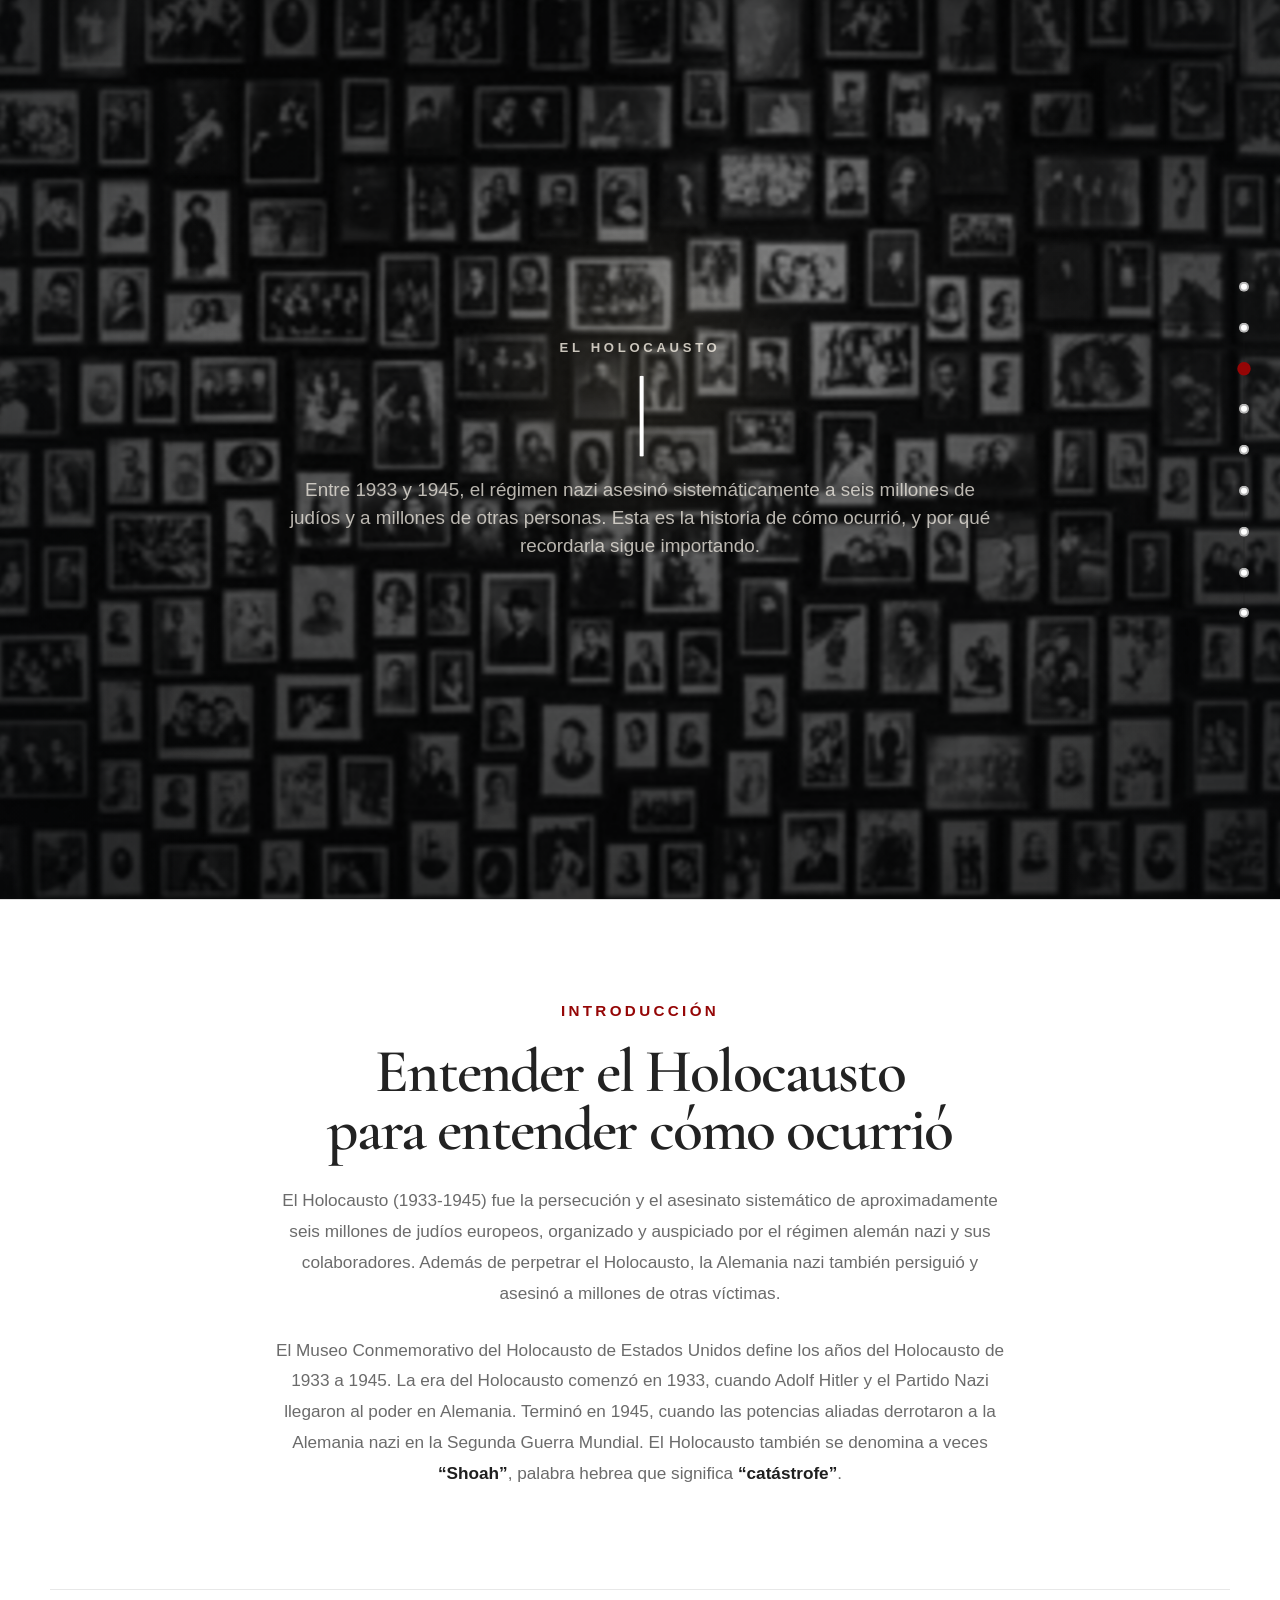
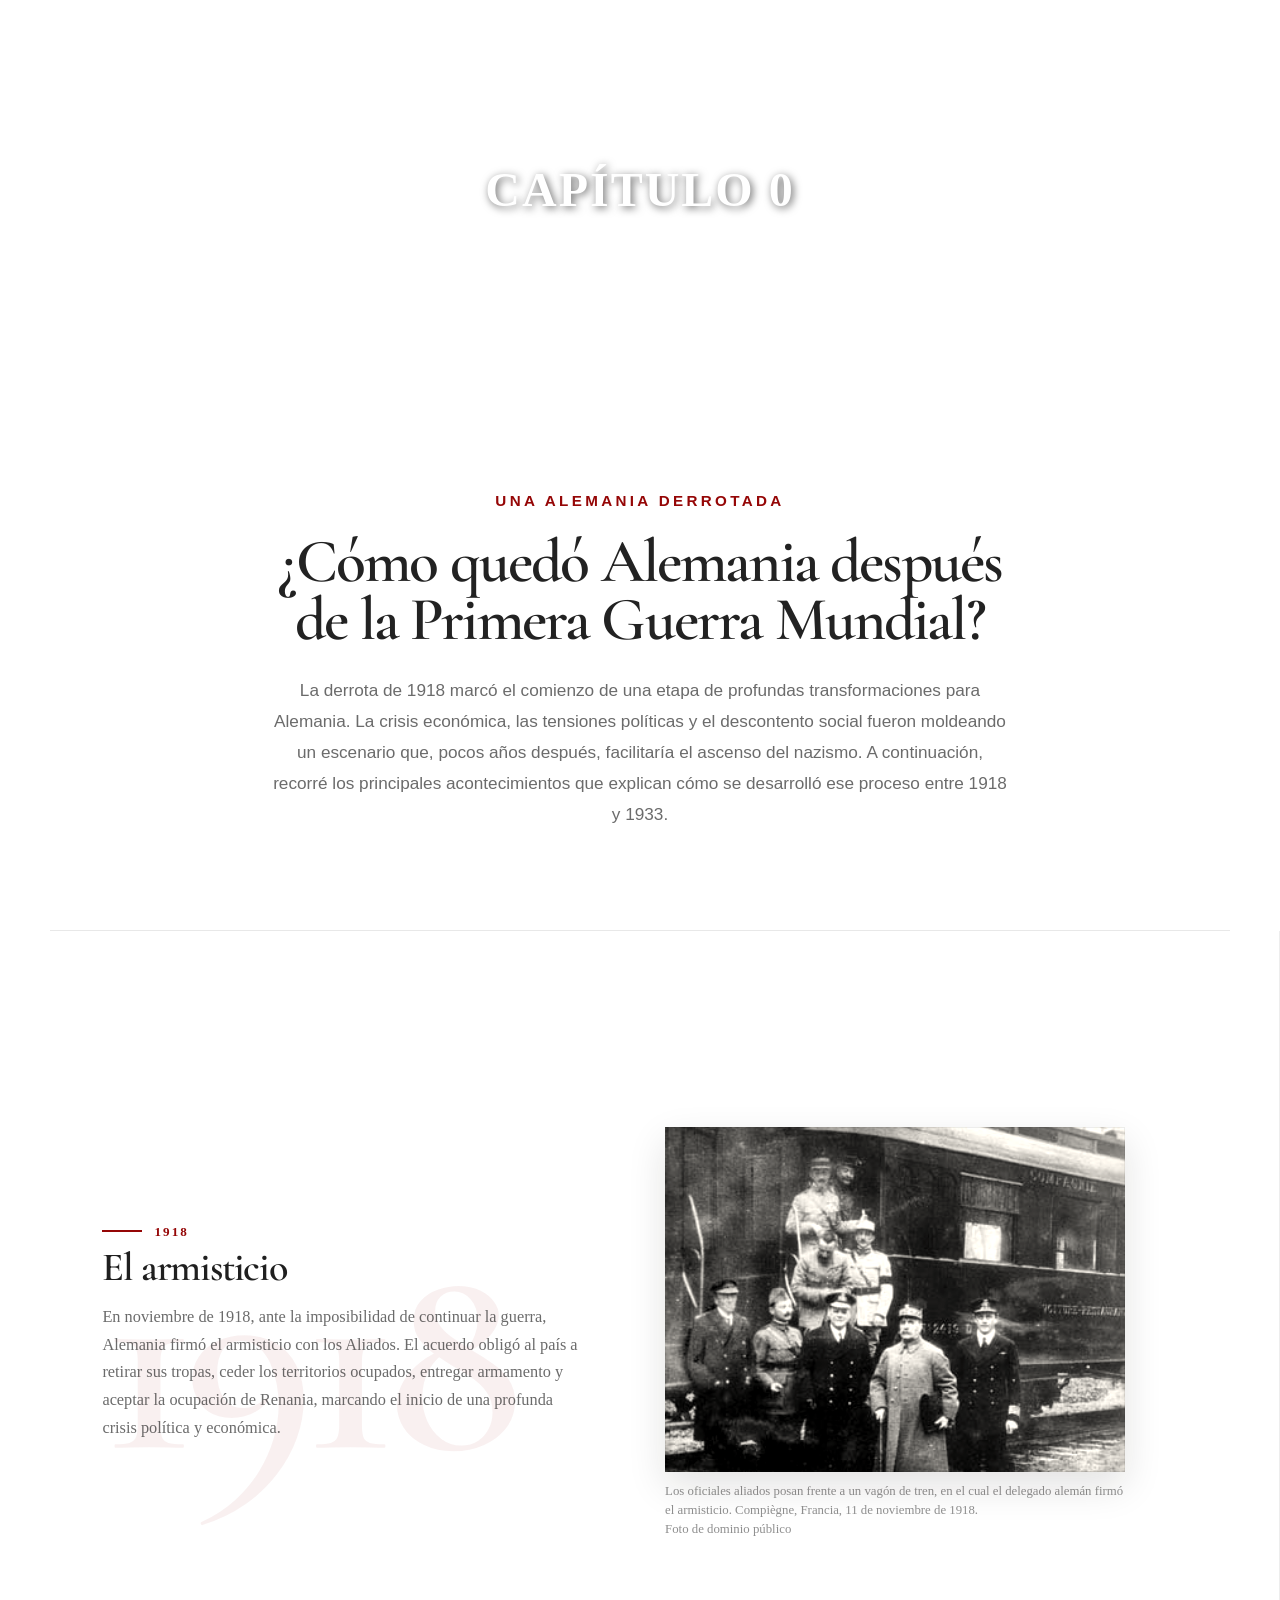
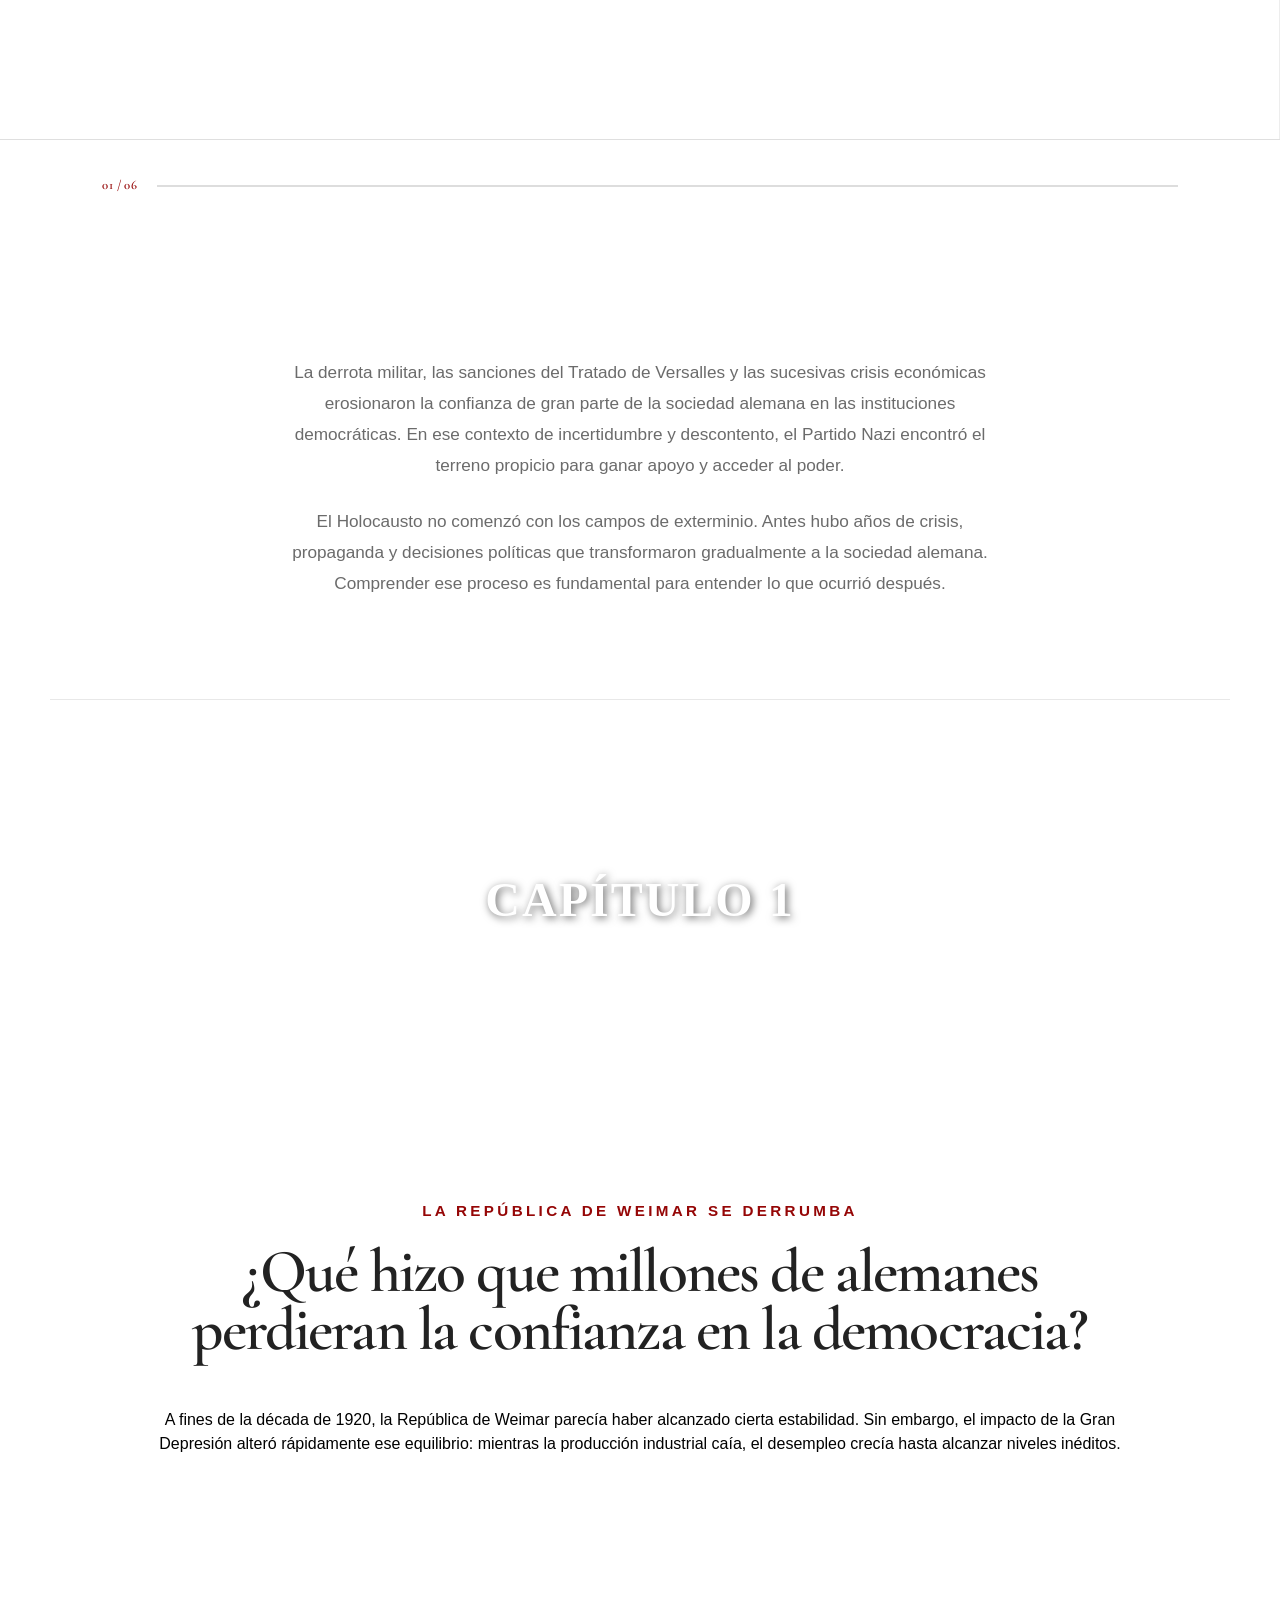
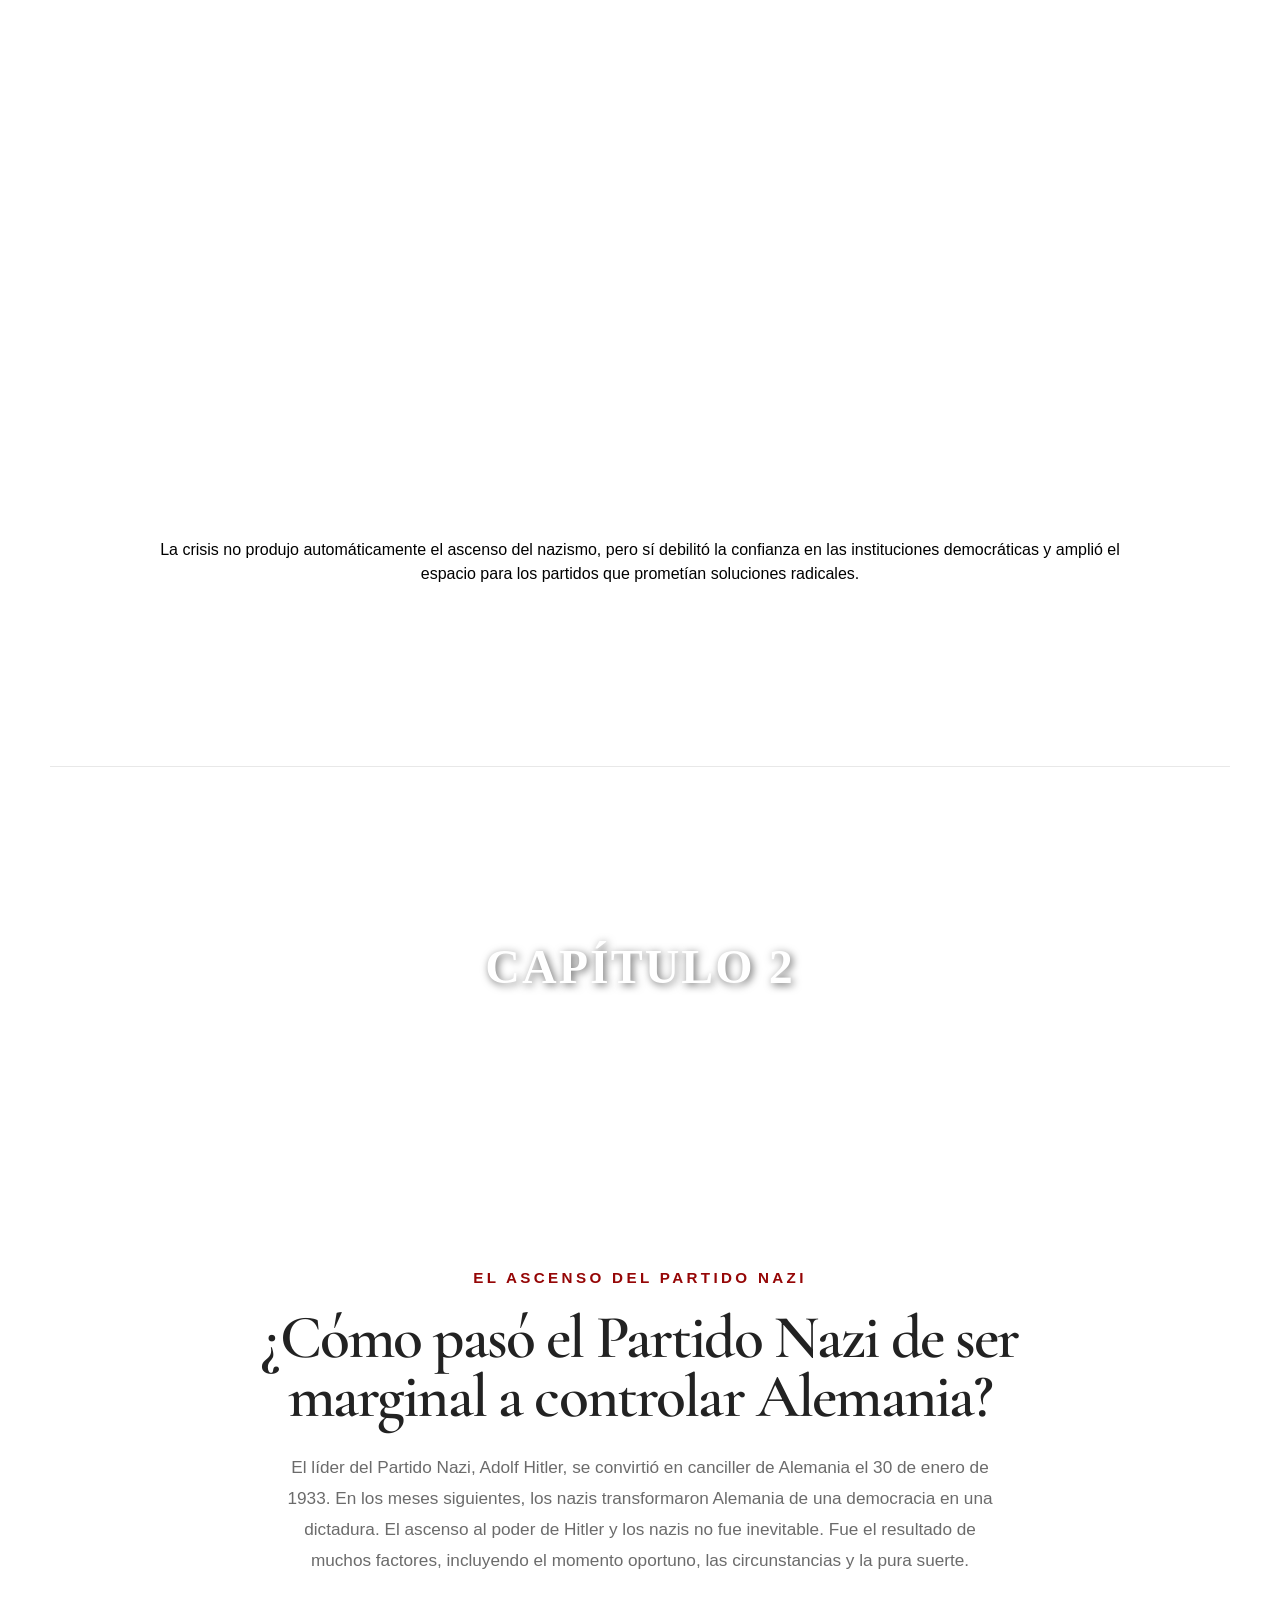
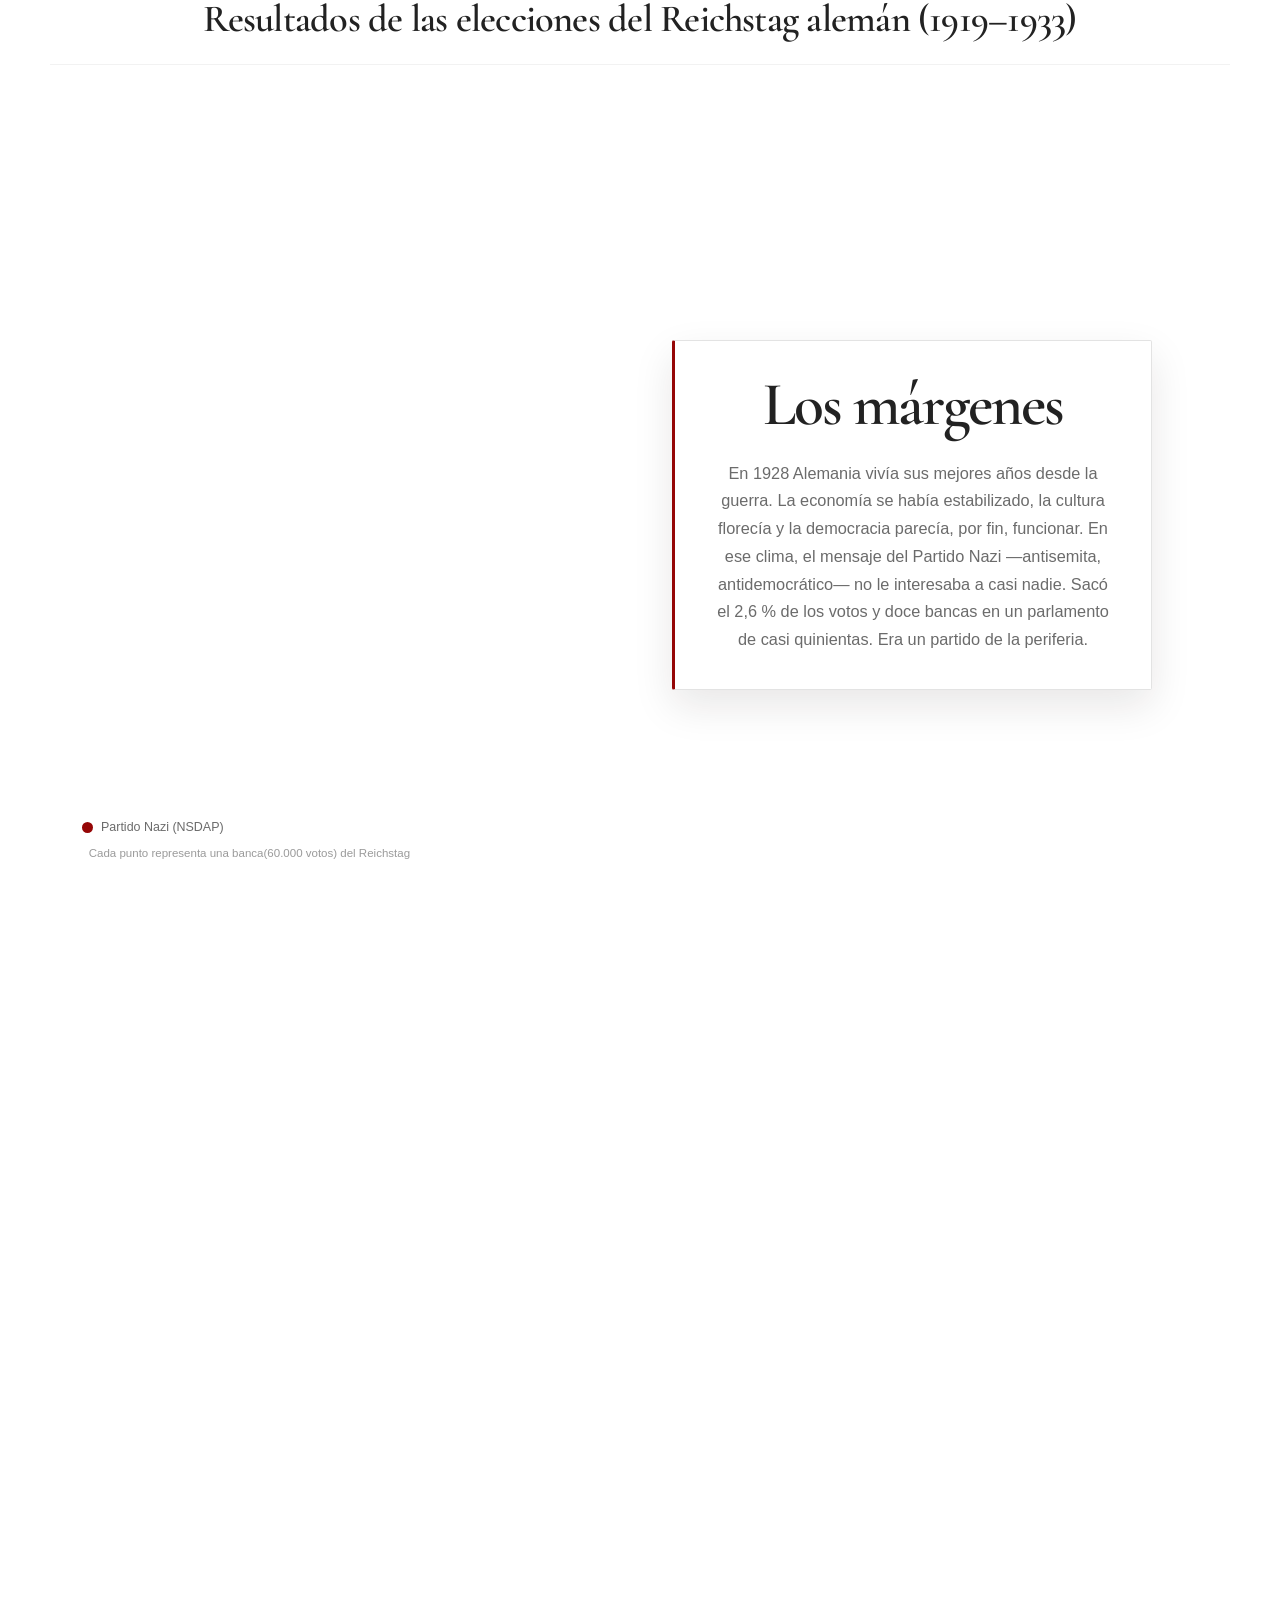
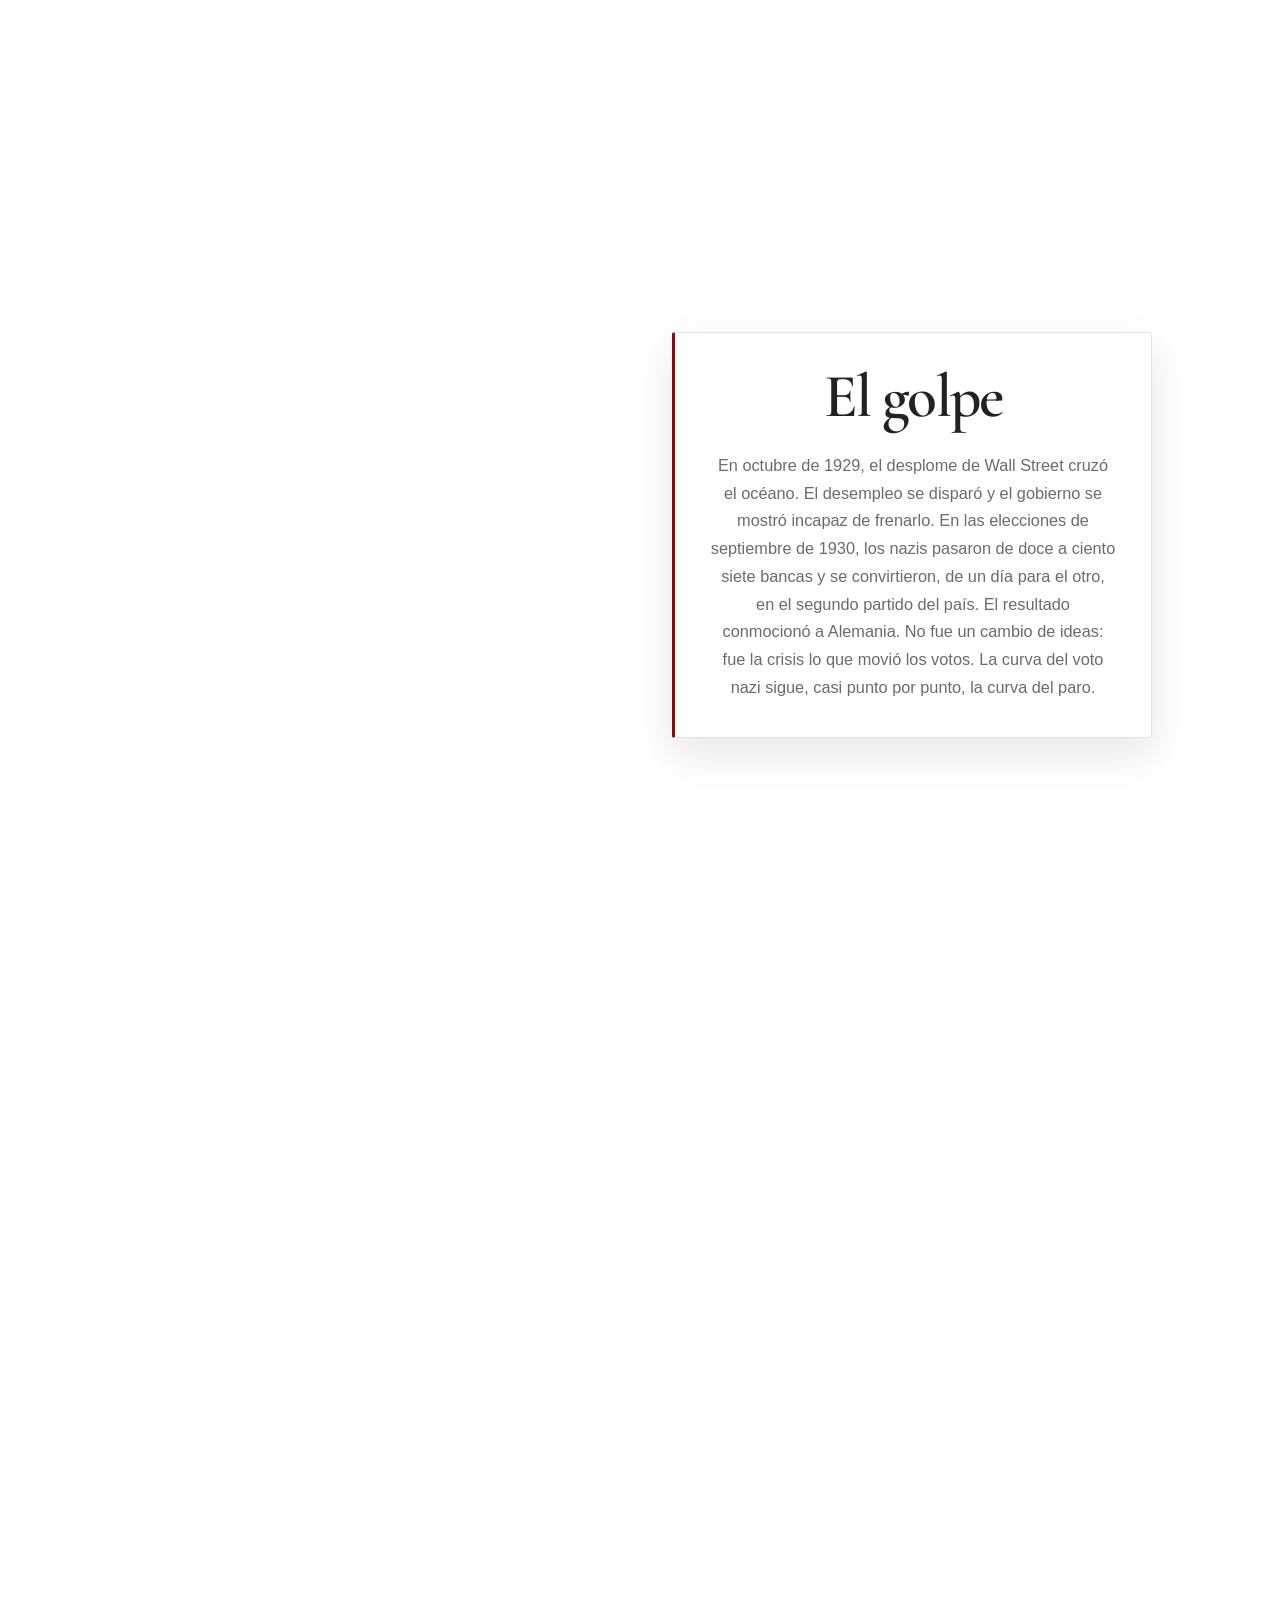
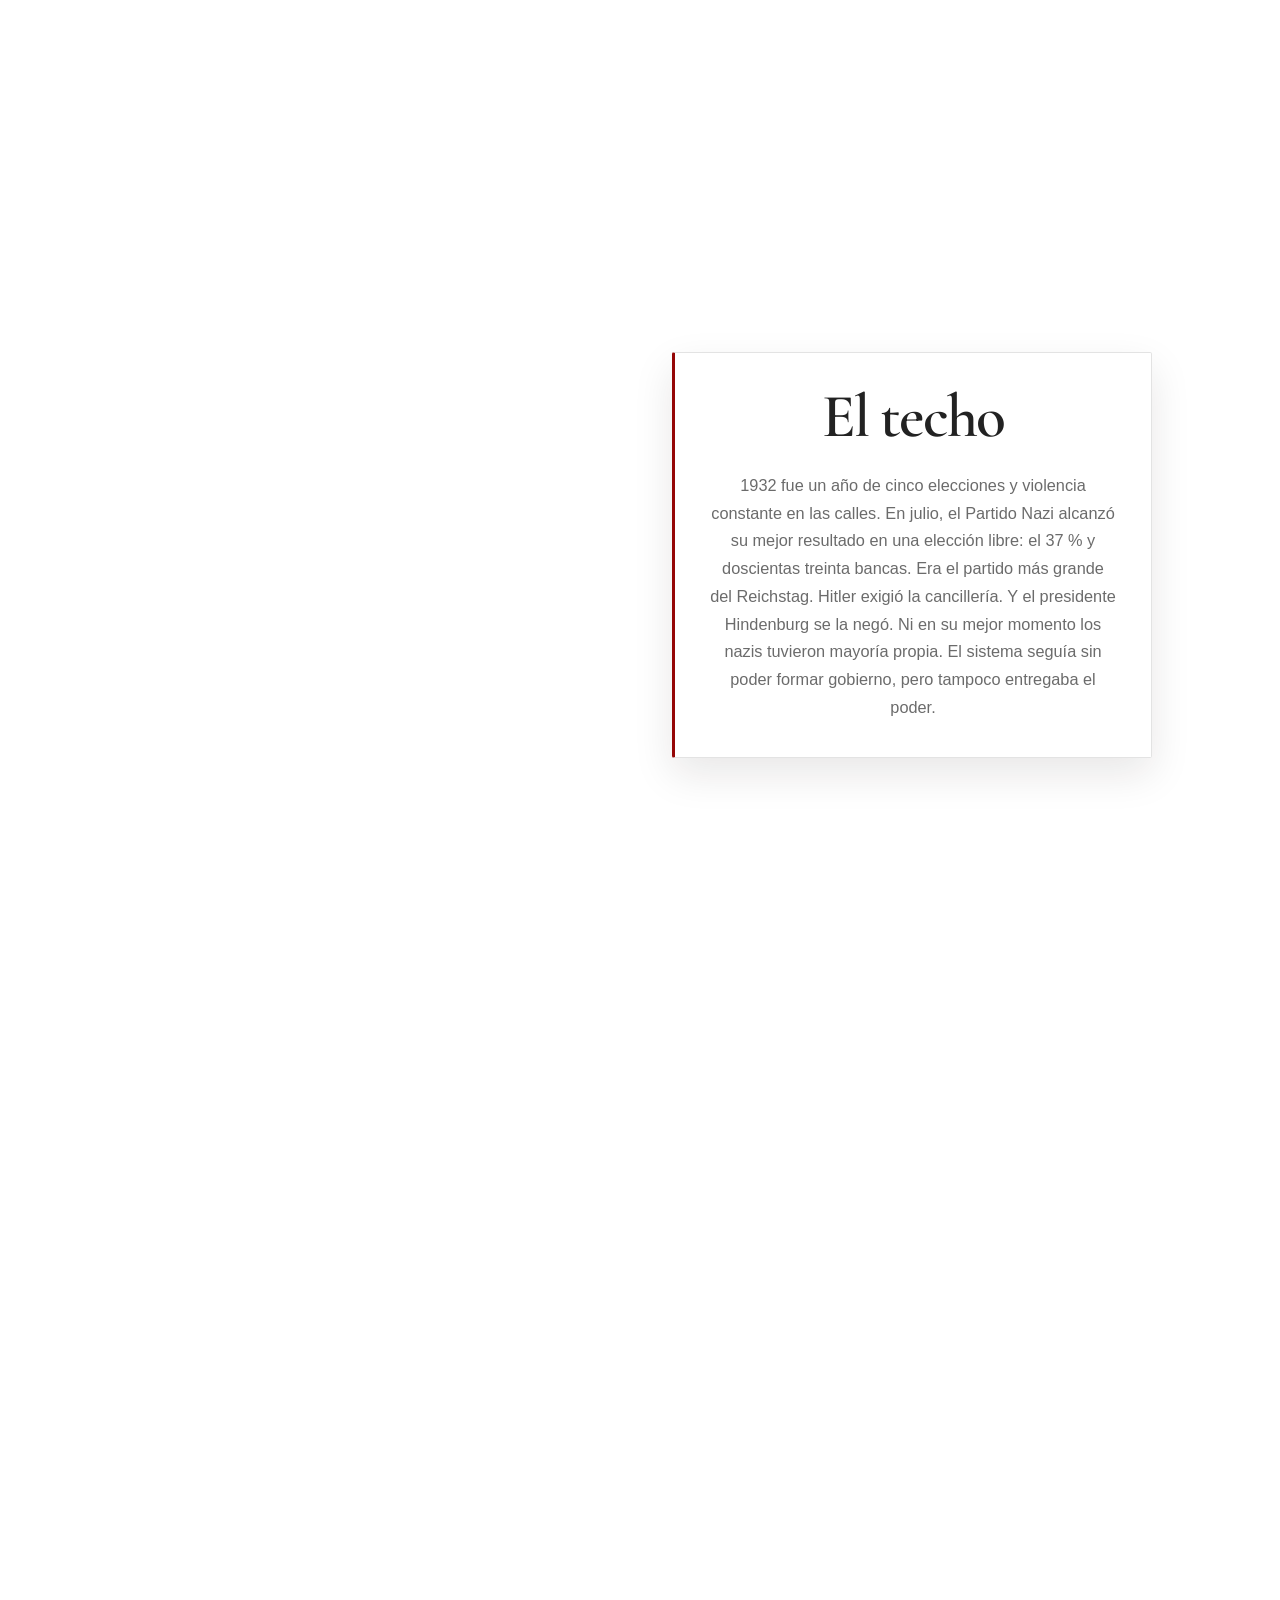
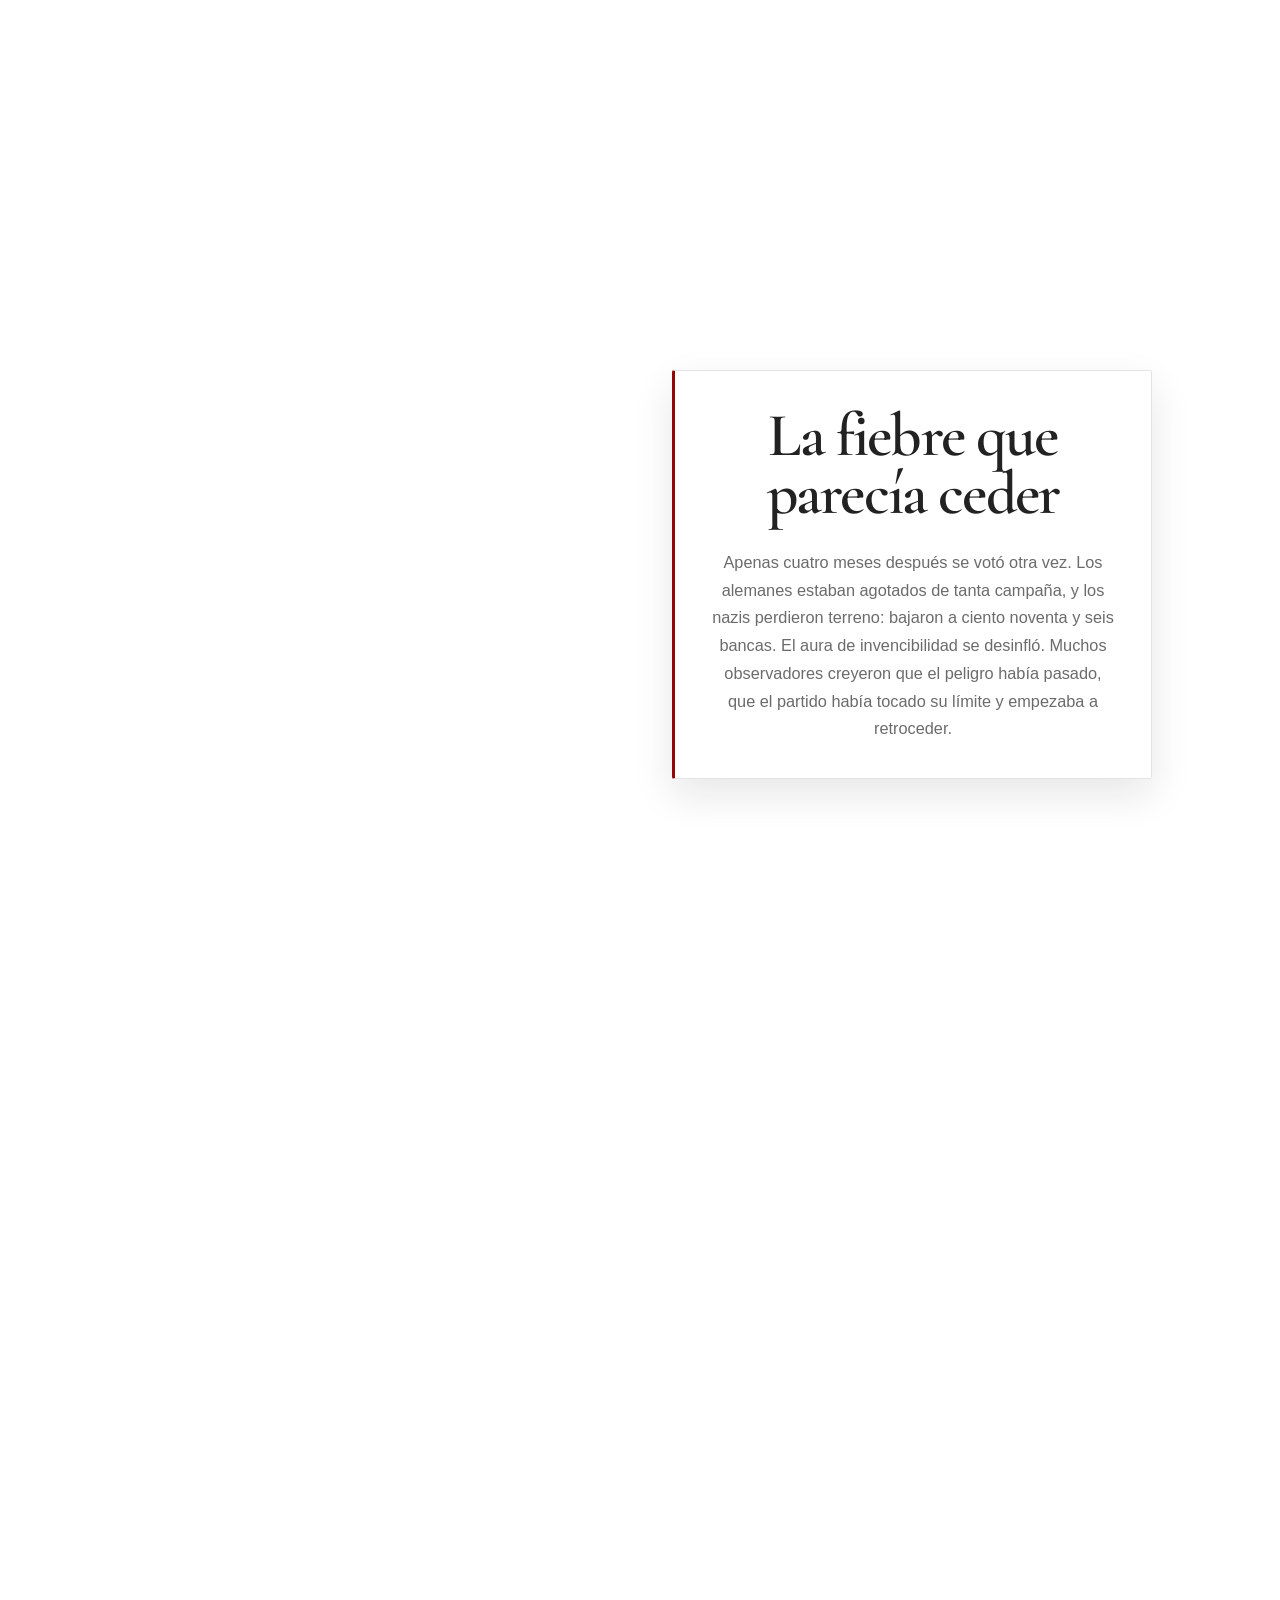
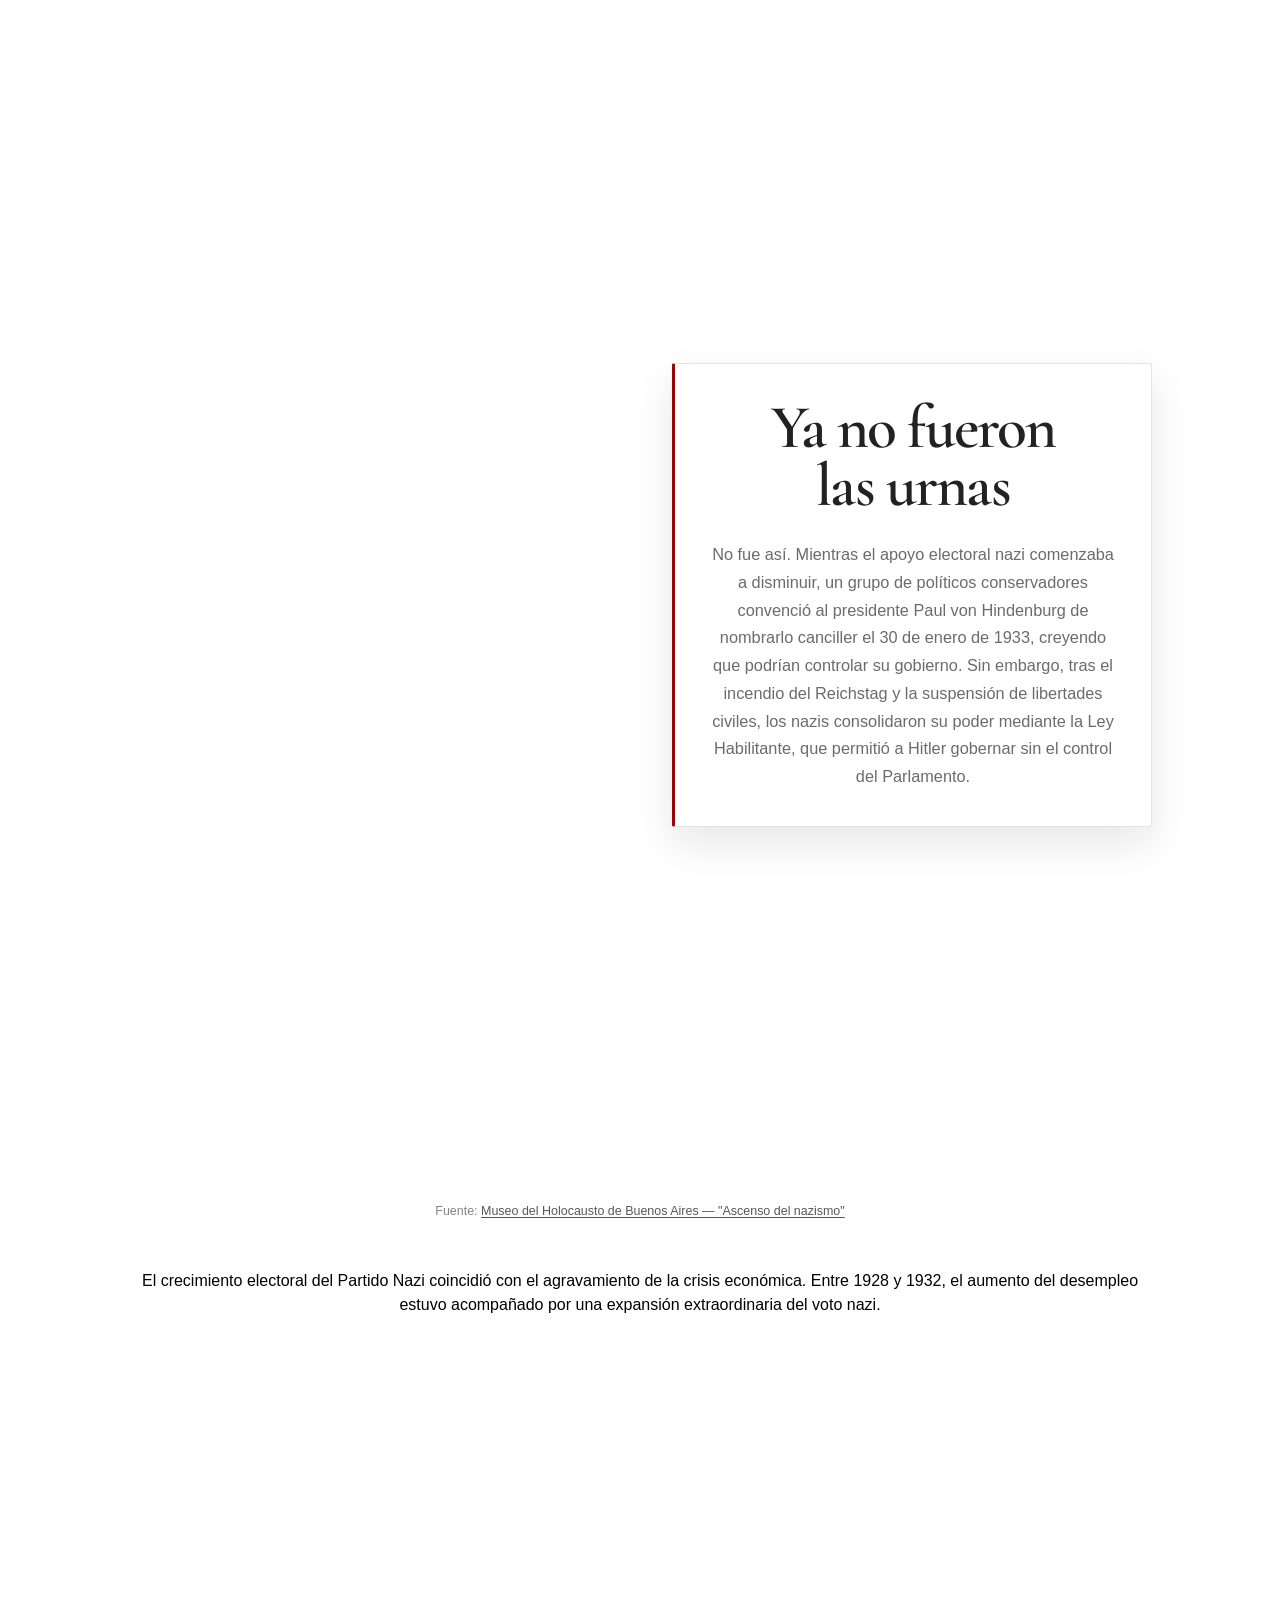
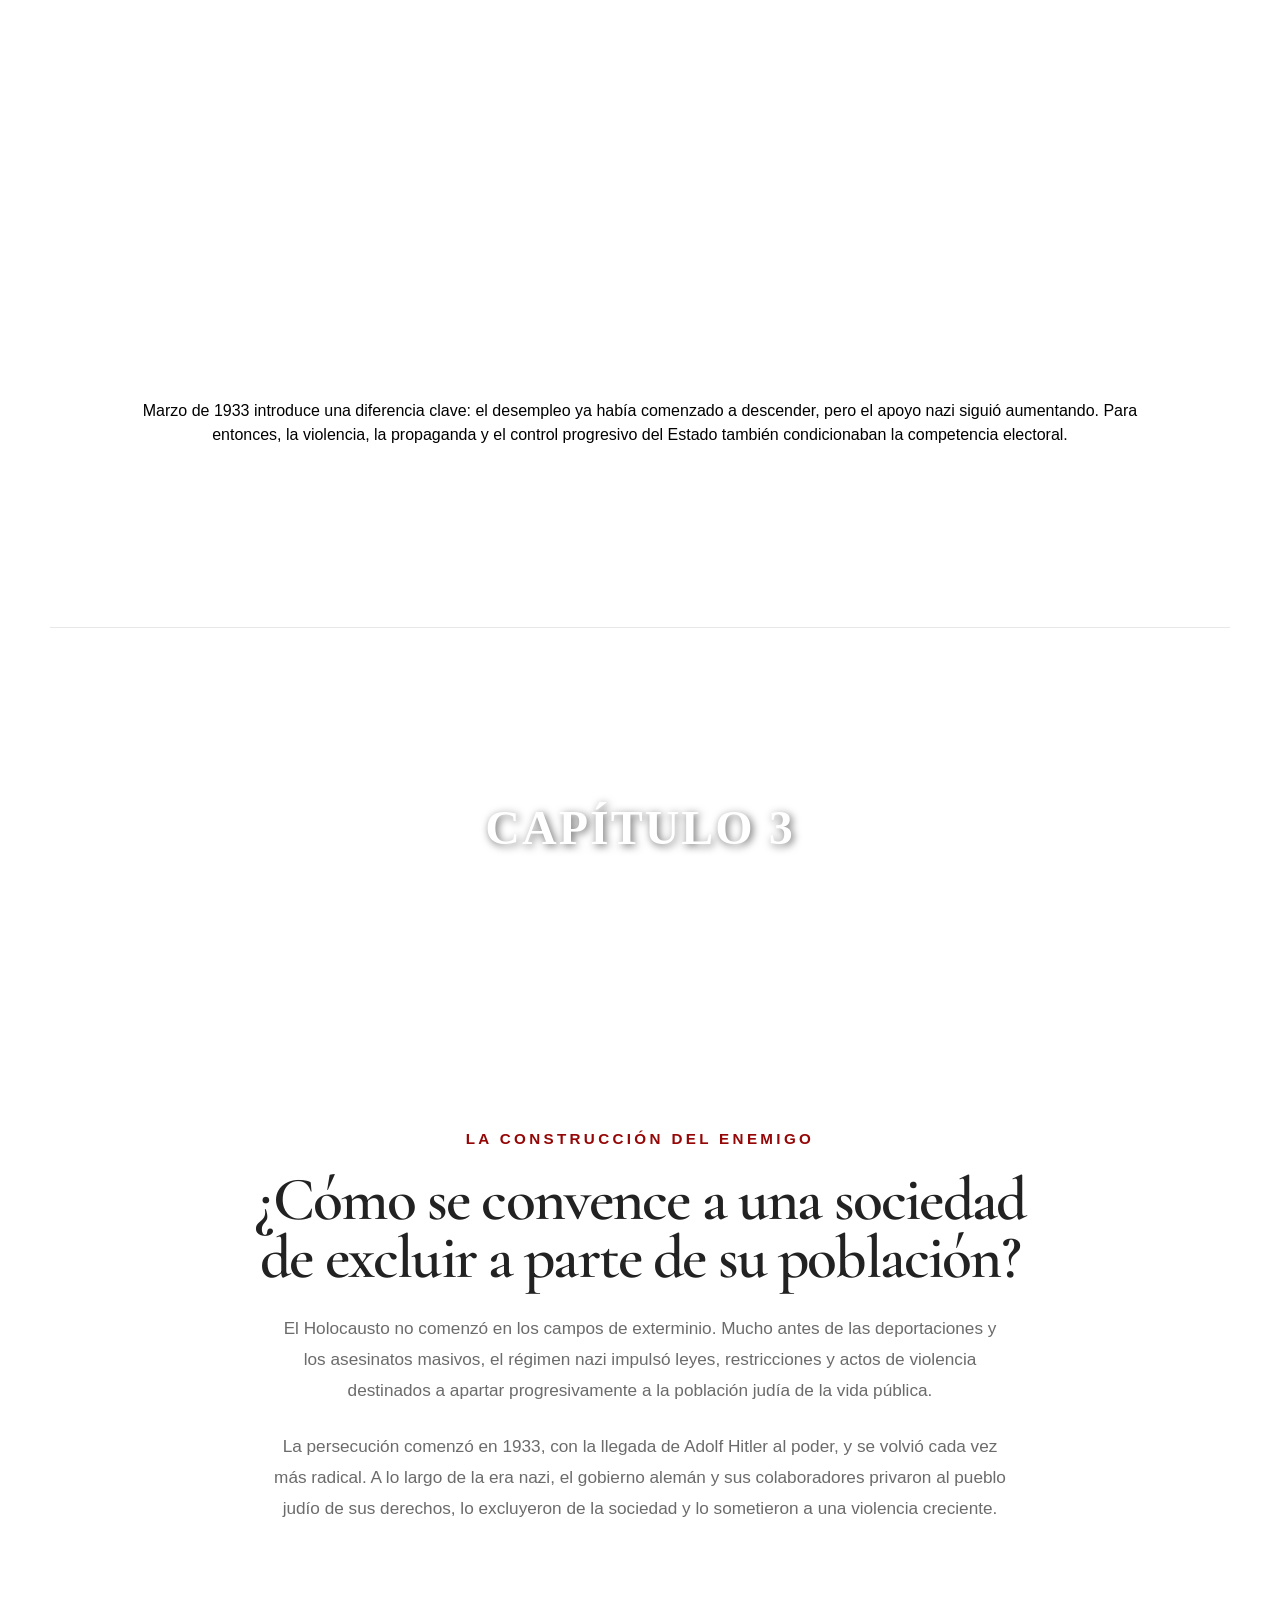
==== commit 96beab25: "Integra capítulo final de posguerra" ====
--- a/index.html
+++ b/index.html
@@ -10,6 +10,7 @@
 	<link rel="preconnect" href="https://fonts.gstatic.com" crossorigin />
 	<link href="https://fonts.googleapis.com/css2?family=Inter:wght@400;500;600;700;800&family=Cormorant+Garamond:wght@500;600;700&display=swap" rel="stylesheet" />
 	<link rel="stylesheet" href="./styles.css" />
+	<link rel="stylesheet" href="posguerra-scroll.css" />
 	<link rel="stylesheet" href="export/timeline.css" />
 </head>
 <body>
@@ -77,14 +78,16 @@
 		<section class="hero" aria-label="Introducción">
 			<div class="hero__media" aria-hidden="true">
 				<div class="hero__media-tint"></div>
-				<img class="hero__image" src="img/monumento_judios.jpg" alt="" />
+				<img class="hero__image" src="img/magnitud.jpeg" alt="" />
 			</div>
 
 			<div class="hero__content">
 				<p class="hero__eyebrow">El Holocausto</p>
-				<h1>De la crisis al genocidio</h1>
+				<h1 id="heroTitle" data-full-text="La historia que no debemos olvidar" aria-label="La historia que no debemos olvidar">
+					<span id="heroTitleText" aria-hidden="true"></span><span class="hero__cursor" id="heroCursor" aria-hidden="true">|</span>
+				</h1>
 				<p class="hero__dek">
-					Esto no comenzó en Auschwitz.
+					Entre 1933 y 1945, el régimen nazi asesinó sistemáticamente a seis millones de judíos y a millones de otras personas. Esta es la historia de cómo ocurrió, y por qué recordarla sigue importando.
 				</p>
 			</div>
 		</section>
@@ -118,6 +121,9 @@
 					¿Cómo quedó Alemania después de la Primera Guerra Mundial?
 				</h2>
 
+				<p class= "chapter__body">
+					La derrota de 1918 marcó el comienzo de una etapa de profundas transformaciones para Alemania. La crisis económica, las tensiones políticas y el descontento social fueron moldeando un escenario que, pocos años después, facilitaría el ascenso del nazismo. A continuación, recorré los principales acontecimientos que explican cómo se desarrolló ese proceso entre 1918 y 1933.
+				</p>
 			</div>
 		</section>
 
@@ -151,8 +157,8 @@
 						</p>
 					</div>
 					<div class="th-figure-wrap">
-						<div class="th-figure"><img src="img/soldados.jpeg" alt="Tratado de Versalles, 1919"></div>
-						<p class="th-caption">Los oficiales aliados posan frente a un vagón de tren, en el cual el delegado alemán firmó el armisticio. Compiègne, Francia, 11 de noviembre de 1918.<br>Foto de dominio público</p>
+						<div class="th-figure"><img src="img/versalles.jpeg" alt="Tratado de Versalles, 1919"></div>
+						<p class="th-caption">Salón de los Espejos, firma del Tratado de Versalles, 28 de junio de 1919.</p>
 					</div>
 				</div>
 
@@ -166,8 +172,8 @@
 						</p>
 				</div>
 					<div class="th-figure-wrap">
-						<div class="th-figure"><img src="img/Escape.jpg" alt="Hiperinflación, 1923"></div>
-						<p class="th-caption">Los oficiales aliados posan frente a un vagón de tren, en el cual el delegado alemán firmó el armisticio. Compiègne, Francia, 11 de noviembre de 1918.<br>Foto de dominio público</p>
+						<div class="th-figure"><img src="img/hiperinflacion.jpg" alt="Hiperinflación, 1923"></div>
+						<p class="th-caption">Para hacer frente a la crisis económica, el gobierno imprimió más dinero. Como consecuencia, el dinero perdió valor. Aquí, un banquero cuenta fajos de billetes</p>
 					</div>
 				</div>
 
@@ -181,8 +187,8 @@
 						</p>	
 					</div>
 					<div class="th-figure-wrap">
-						<div class="th-figure"><img src="img/hero_ft.jpeg" alt="Crisis económica, 1929"></div>
-						<p class="th-caption">Los oficiales aliados posan frente a un vagón de tren, en el cual el delegado alemán firmó el armisticio. Compiègne, Francia, 11 de noviembre de 1918.<br>Foto de dominio público</p>
+						<div class="th-figure"><img src="img/wall street.jpg" alt="Crisis económica, 1929"></div>
+						<p class="th-caption">Multitud reunida en la intersección de Wall Street con Broad Street, al enterarse de la quiebra de la bolsa en 1929.</p>
 					</div>
 				</div>
 
@@ -191,9 +197,12 @@
 					<div class="th-card">
 						<div class="th-eyebrow">1932</div>
 						<h2>Primer partido del Reichstag</h2>
-						<p>El NSDAP se convierte en la fuerza más votada. Hindenburg todavía duda en nombrar a Hitler.</p>
-					</div>
-					<div class="th-figure"><img src="img/soldados_nazi.jpg" alt="Elecciones, 1932"></div>
+						<p>En julio de 1932, el NSDAP alcanza su techo electoral: 37,2% de los votos, la primera fuerza en el Reichstag — pero sin mayoría absoluta. En noviembre, con el desempleo en descenso, retrocede al 33%. Hindenburg, que desconfía de Hitler, se resiste a nombrarlo canciller.</p>
+					</div>
+					<div class="th-figure-wrap">
+						<div class="th-figure"><img src="img/nazijpg.jpg" alt="Elecciones, 1932"></div>
+						<p class="th-caption">Una reunión de un partido opositor al NSDAP, "Frente de Hierro" en el parque Lustgarten. Berlín, marzo de 1932. <br> Colección de fotos: Archiv für Kunst und Geschichte, Berlín.</p>
+					</div>
 				</div>
 
 				<div class="th-panel" style="border-right:none;">
@@ -201,9 +210,13 @@
 					<div class="th-card">
 						<div class="th-eyebrow">1933</div>
 						<h2>Hitler, canciller</h2>
-						<p>Nombrado el 30 de enero de 1933. Hindenburg cede ante la presión, convencido de poder controlarlo.</p>
-					</div>
-					<div class="th-figure"><img src="img/hitler_canciller.jpg" alt="Hitler nombrado canciller, 1933"></div>
+						<p>Los partidos conservadores, sin apoyo suficiente propio, presionan a Hindenburg para nombrar canciller a Hitler, esperando usarlo para formar mayoría y controlar su programa — una subestimación que el tiempo demostraría grave. El 30 de enero de 1933, Hindenburg cede. "Parece un sueño: la Wilhelmstraße es nuestra", escribe Goebbels en su diario. Hitler no fue elegido por el pueblo alemán, pero llegó al poder de forma legítima.</p>
+					</div>
+					<div class="th-figure-wrap">
+						<div class="th-figure"><img src="img/Hitler es nombrado canciller.jpg" alt="Hitler nombrado canciller, 1933"></div>
+						<p class="th-caption">Adolf Hitler saluda a una multitud jubilosa desde la Cancillería del Reich en Berlín, quienes celebran su nombramiento como Canciller de Alemania. <br> Colección: Bundesarchiv, 146-1972-026-11/Foto: R. Sennecke.</p>
+
+					</div>
 				</div>
 
 			</div>
@@ -216,6 +229,18 @@
 			</div>
 		</div>
 
+		<section class="chapter chapter--stub">
+			<div class="chapter__intro">
+				<p class= "chapter__body">
+					La derrota militar, las sanciones del Tratado de Versalles y las sucesivas crisis económicas erosionaron la confianza de gran parte de la sociedad alemana en las instituciones democráticas. En ese contexto de incertidumbre y descontento, el Partido Nazi encontró el terreno propicio para ganar apoyo y acceder al poder.				
+				</p>
+
+				<p class= "chapter__body">
+					El Holocausto no comenzó con los campos de exterminio. Antes hubo años de crisis, propaganda y decisiones políticas que transformaron gradualmente a la sociedad alemana. Comprender ese proceso es fundamental para entender lo que ocurrió después.
+				</p>
+			</div>
+		</section>
+
 	<!-- Capitulo 1:  -->
 
 	<div class="rectangulo-parallax" id="capitulo-1" style="background-image: url('img/Escape.jpg');">
@@ -238,6 +263,14 @@
 
 	<!-- Gráfico 1: derrumbe económico -->
 	<div class="bloque-interactivo bloque-interactivo--flourish">
+			<div class="texto-grafico">
+				<p>
+					A fines de la década de 1920, la República de Weimar parecía haber alcanzado
+					cierta estabilidad. Sin embargo, el impacto de la Gran Depresión alteró
+					rápidamente ese equilibrio: mientras la producción industrial caía, el
+					desempleo crecía hasta alcanzar niveles inéditos.
+				</p>
+			</div>
 
 		<div class="flourish-embed flourish-chart"
 			data-src="visualisation/29476039">
@@ -250,6 +283,16 @@
 			</noscript>
 
 		</div>
+
+		
+			<div class="texto-grafico texto-grafico--cierre">
+				<p>
+					La crisis no produjo automáticamente el ascenso del nazismo, pero sí debilitó
+					la confianza en las instituciones democráticas y amplió el espacio para los
+					partidos que prometían soluciones radicales.
+				</p>
+			</div>
+
 
 	</div>
 
@@ -319,7 +362,7 @@
 					<div class="step" data-slide="2">
 						<div class="tarjeta-scroll">
 							<h2>El techo</h2>
-							1932 fue un año de cinco elecciones y violencia constante en las calles. En julio, el Partido Nazi alcanzó su mejor resultado en una elección libre: el 37 % y doscientas treinta bancas. Era el partido más grande del Reichstag. Hitler exigió la cancillería. Y el presidente Hindenburg se la negó. Ahí aparece el dato que la narrativa no puede perder: ni en su mejor momento los nazis tuvieron mayoría propia. El sistema seguía sin poder formar gobierno, pero tampoco entregaba el poder.
+							1932 fue un año de cinco elecciones y violencia constante en las calles. En julio, el Partido Nazi alcanzó su mejor resultado en una elección libre: el 37 % y doscientas treinta bancas. Era el partido más grande del Reichstag. Hitler exigió la cancillería. Y el presidente Hindenburg se la negó. Ni en su mejor momento los nazis tuvieron mayoría propia. El sistema seguía sin poder formar gobierno, pero tampoco entregaba el poder.
 						</div>
 					</div>
 
@@ -333,15 +376,28 @@
 					<div class="step" data-slide="4">
 						<div class="tarjeta-scroll">
 							<h2>Ya no fueron las urnas</h2>
-							No fue así. Mientras el voto nazi caía, un pequeño grupo de conservadores alrededor de Hindenburg negociaba en secreto. Convencidos de que podrían usar a Hitler y controlarlo, lo hicieron nombrar canciller el 30 de enero de 1933. Las elecciones de marzo ya se celebraron bajo intimidación: con el parlamento incendiado, las libertades suspendidas y los líderes comunistas detenidos. Aun así, con todo el aparato del Estado a su favor, los nazis llegaron al 44 %. Necesitaron una coalición y, después, la Ley Habilitante para hacerse con el poder absoluto.
+							No fue así. Mientras el apoyo electoral nazi comenzaba a disminuir, un grupo de políticos conservadores convenció al presidente Paul von Hindenburg de nombrarlo canciller el 30 de enero de 1933, creyendo que podrían controlar su gobierno. Sin embargo, tras el incendio del Reichstag y la suspensión de libertades civiles, los nazis consolidaron su poder mediante la Ley Habilitante, que permitió a Hitler gobernar sin el control del Parlamento.
 						</div>
 					</div>
 				</div>
 			</section>
+			<p class="exodo-mapa__fuente">
+				Fuente: <a href="https://museodelholocausto.org.ar/materiales-y-recurso/ascenso-del-nazismo/" target="_blank" rel="noopener noreferrer">Museo del Holocausto de Buenos Aires — "Ascenso del nazismo"</a>
+			</p>
 		</div>
 		
 		<!-- Gráfico 3: relación entre desempleo y voto nazi -->
 		<div class="bloque-interactivo bloque-interactivo--flourish">
+
+
+			<div class="texto-grafico">
+				<p>
+					El crecimiento electoral del Partido Nazi coincidió con el agravamiento de la
+					crisis económica. Entre 1928 y 1932, el aumento del desempleo estuvo acompañado
+					por una expansión extraordinaria del voto nazi.
+				</p>
+			</div>
+
 
 			<div class="flourish-embed flourish-scatter"
 				data-src="visualisation/29488225">
@@ -355,6 +411,16 @@
 
 			</div>
 
+
+			<div class="texto-grafico texto-grafico--cierre">
+				<p>
+					Marzo de 1933 introduce una diferencia clave: el desempleo ya había comenzado
+					a descender, pero el apoyo nazi siguió aumentando. Para entonces, la violencia,
+					la propaganda y el control progresivo del Estado también condicionaban la
+					competencia electoral.
+				</p>
+			</div>
+
 		</div>
 		
 
@@ -365,7 +431,7 @@
 
 	<!-- CAPITULO 3:  La construcción del enemigo -->
 
-	<div class="rectangulo-parallax" id="capitulo-3" style="background-image: url('img/Escape.jpg');">
+	<div class="rectangulo-parallax" id="capitulo-3" style="background-image: url('img/hitler_canciller.jpg');">
 	<h2>Capítulo 3</h2>
 	</div>
 
@@ -1164,19 +1230,316 @@
 			<h2>Capítulo 8</h2>
 	</div>
 	
-	<section class="chapter chapter--stub">
-		<div class="chapter__intro">
-
-			<p class="chapter__eyebrow">
-				Después del Holocausto
+	<!-- CAPÍTULO FINAL: EL LEGADO DEL HOLOCAUSTO -->
+
+		<section class="posguerra-scrolly" id="legado-posguerra">
+
+			<!-- Visualización fija -->
+			<div class="posguerra-scrolly__graphic">
+
+				<header class="posguerra-graphic__header">
+					<p class="posguerra-graphic__eyebrow">
+						Después de 1945
+					</p>
+
+					<h2>El legado del Holocausto</h2>
+
+					<p class="posguerra-graphic__intro">
+						La guerra terminó, pero millones de personas continuaron desplazadas.
+						Al mismo tiempo, la comunidad internacional comenzó a construir nuevas
+						instituciones para juzgar los crímenes, proteger los derechos humanos
+						y asistir a quienes habían perdido su hogar.
+					</p>
+				</header>
+
+				<!-- Primera etapa: cifras humanas -->
+				<div class="posguerra-figure" id="posguerra-figure">
+
+					<p class="posguerra-figure__year" id="posguerra-year">
+						1945
+					</p>
+
+					<p class="posguerra-figure__number" id="posguerra-number">
+						8.000.000
+					</p>
+
+					<p class="posguerra-figure__label" id="posguerra-label">
+						personas desplazadas al finalizar la guerra
+					</p>
+
+					<p class="posguerra-figure__description" id="posguerra-description">
+						Millones de personas se encontraban lejos de sus hogares como
+						consecuencia de las deportaciones, el trabajo forzado, la persecución
+						y los desplazamientos militares.
+					</p>
+
+				</div>
+
+				<!-- Segunda etapa: línea de tiempo institucional -->
+				<div
+					class="posguerra-timeline"
+					id="posguerra-timeline"
+					aria-label="Línea de tiempo de las consecuencias institucionales de la posguerra"
+				>
+					<svg
+						id="posguerra-timeline-svg"
+						role="img"
+						aria-label="Hitos internacionales entre 1945 y 1951"
+					></svg>
+
+					<div class="posguerra-timeline__detail" id="posguerra-timeline-detail">
+						<p class="posguerra-timeline__date" id="posguerra-event-year">
+							1945
+						</p>
+
+						<h3 id="posguerra-event-title">
+							Nace la ONU
+						</h3>
+
+						<p id="posguerra-event-description">
+							Se crea la Organización de las Naciones Unidas.
+						</p>
+
+						<p class="posguerra-timeline__impact" id="posguerra-event-impact">
+							Comienza un nuevo sistema internacional destinado a preservar la paz.
+						</p>
+					</div>
+				</div>
+
+				<p class="posguerra-graphic__method">
+					Las cifras corresponden a poblaciones y períodos diferentes y no deben
+					interpretarse como partes de un mismo total.
+				</p>
+
+			</div>
+
+			<!-- Textos que activan cada estado -->
+			<div class="posguerra-scrolly__steps">
+
+				<!-- CIFRAS HUMANAS -->
+
+				<article
+					class="posguerra-step posguerra-step--figure is-active"
+					data-mode="figure"
+					data-index="0"
+				>
+					<div class="posguerra-step__card">
+						<p class="posguerra-step__kicker">1945</p>
+
+						<h3>Una Europa desplazada</h3>
+
+						<p>
+							Al finalizar la guerra, aproximadamente ocho millones de personas
+							se encontraban lejos de sus hogares. Entre ellas había trabajadores
+							forzados, prisioneros liberados, refugiados y sobrevivientes de la
+							persecución nazi.
+						</p>
+					</div>
+				</article>
+
+				<article
+					class="posguerra-step posguerra-step--figure"
+					data-mode="figure"
+					data-index="1"
+				>
+					<div class="posguerra-step__card">
+						<p class="posguerra-step__kicker">1945</p>
+
+						<h3>El regreso no fue posible para todos</h3>
+
+						<p>
+							Durante los primeros meses de la posguerra, aproximadamente
+							6,5 millones de desplazados fueron repatriados. Sin embargo,
+							muchas personas no podían o no querían regresar a países en los
+							que sus familias y comunidades habían sido destruidas.
+						</p>
+					</div>
+				</article>
+
+				<article
+					class="posguerra-step posguerra-step--figure"
+					data-mode="figure"
+					data-index="2"
+				>
+					<div class="posguerra-step__card">
+						<p class="posguerra-step__kicker">1945–1952</p>
+
+						<h3>La espera en los campos DP</h3>
+
+						<p>
+							Más de 250.000 sobrevivientes judíos vivieron en campos y centros
+							para personas desplazadas administrados por las autoridades aliadas
+							y organizaciones internacionales.
+						</p>
+					</div>
+				</article>
+
+				<article
+					class="posguerra-step posguerra-step--figure"
+					data-mode="figure"
+					data-index="3"
+				>
+					<div class="posguerra-step__card">
+						<p class="posguerra-step__kicker">1948–1952</p>
+
+						<h3>Reconstruir una vida fuera de Europa</h3>
+
+						<p>
+							Tras la creación del Estado de Israel, aproximadamente 140.000
+							sobrevivientes emigraron allí. Para muchos, la posguerra significó
+							no regresar, sino comenzar de nuevo en otro país.
+						</p>
+					</div>
+				</article>
+
+				<!-- TRANSICIÓN -->
+
+				<article class="posguerra-step posguerra-step--transition">
+					<div class="posguerra-step__card posguerra-step__card--transition">
+						<p class="posguerra-step__kicker">Una respuesta internacional</p>
+
+						<h3>La reconstrucción no fue solamente material</h3>
+
+						<p>
+							La magnitud de los crímenes cometidos obligó a revisar las reglas
+							del orden internacional. Entre 1945 y 1951 surgieron nuevos
+							mecanismos de justicia, cooperación y protección.
+						</p>
+					</div>
+				</article>
+
+				<!-- HITOS INSTITUCIONALES -->
+
+				<article
+					class="posguerra-step posguerra-step--timeline"
+					data-mode="timeline"
+					data-index="0"
+				>
+					<div class="posguerra-step__card">
+						<p class="posguerra-step__kicker">24 de octubre de 1945</p>
+
+						<h3>Nace la ONU</h3>
+
+						<p>
+							La creación de las Naciones Unidas buscó establecer un sistema
+							internacional capaz de preservar la paz y promover la cooperación
+							entre los Estados.
+						</p>
+					</div>
+				</article>
+
+				<article
+					class="posguerra-step posguerra-step--timeline"
+					data-mode="timeline"
+					data-index="1"
+				>
+					<div class="posguerra-step__card">
+						<p class="posguerra-step__kicker">20 de noviembre de 1945</p>
+
+						<h3>Comienzan los Juicios de Núremberg</h3>
+
+						<p>
+							Por primera vez, dirigentes de un Estado fueron juzgados
+							internacionalmente por crímenes de guerra, crímenes contra la
+							humanidad y crímenes contra la paz.
+						</p>
+					</div>
+				</article>
+
+				<article
+					class="posguerra-step posguerra-step--timeline"
+					data-mode="timeline"
+					data-index="2"
+				>
+					<div class="posguerra-step__card">
+						<p class="posguerra-step__kicker">1 de octubre de 1946</p>
+
+						<h3>Las sentencias establecen un precedente</h3>
+
+						<p>
+							Las decisiones del Tribunal Militar Internacional contribuyeron a
+							formar las bases del derecho penal internacional contemporáneo.
+						</p>
+					</div>
+				</article>
+
+				<article
+					class="posguerra-step posguerra-step--timeline"
+					data-mode="timeline"
+					data-index="3"
+				>
+					<div class="posguerra-step__card">
+						<p class="posguerra-step__kicker">14 de mayo de 1948</p>
+
+						<h3>Se proclama el Estado de Israel</h3>
+
+						<p>
+							Israel se convirtió en uno de los principales destinos para los
+							sobrevivientes judíos que buscaban reconstruir sus vidas fuera
+							de Europa.
+						</p>
+					</div>
+				</article>
+
+				<article
+					class="posguerra-step posguerra-step--timeline"
+					data-mode="timeline"
+					data-index="4"
+				>
+					<div class="posguerra-step__card">
+						<p class="posguerra-step__kicker">10 de diciembre de 1948</p>
+
+						<h3>La Declaración Universal</h3>
+
+						<p>
+							La comunidad internacional reconoció un conjunto común de derechos
+							fundamentales que debían ser protegidos para todas las personas,
+							sin distinción.
+						</p>
+					</div>
+				</article>
+
+				<article
+					class="posguerra-step posguerra-step--timeline posguerra-step--final"
+					data-mode="timeline"
+					data-index="5"
+				>
+					<div class="posguerra-step__card">
+						<p class="posguerra-step__kicker">28 de julio de 1951</p>
+
+						<h3>La protección internacional de los refugiados</h3>
+
+						<p>
+							La Convención sobre el Estatuto de los Refugiados definió quién
+							debía ser considerado refugiado y estableció obligaciones para
+							los Estados que recibieran personas perseguidas.
+						</p>
+					</div>
+				</article>
+
+			</div>
+
+		</section>
+
+		<!-- Cierre general del scrollytelling -->
+		<section class="posguerra-closing">
+
+			<p class="posguerra-closing__eyebrow">
+				El legado
 			</p>
 
 			<h2>
-				¿Qué cambió después de 1945?
+				El Holocausto terminó en 1945.<br>
+				Sus consecuencias transformaron el mundo.
 			</h2>
 
-		</div>
-	</section>
+			<p>
+				La justicia internacional, la protección de las personas refugiadas y el
+				reconocimiento universal de los derechos humanos surgieron marcados por
+				la experiencia de la guerra y del genocidio.
+			</p>
+
+		</section>
 
 	<!-- 
 	FINALISIMA
@@ -1197,7 +1560,7 @@
 <footer class="site-footer">
 	<div class="site-footer__inner">
 		<div class="site-footer__brand">
-			<p class="site-footer__title">6 millones de razones para recordar</p>
+			<p class="site-footer__title">La historia que no debemos olvidar</p>
 			<p class="site-footer__tagline">Un proyecto de scrollytelling sobre el Holocausto.</p>
 		</div>
 
@@ -1211,11 +1574,14 @@
 		</div>
 
 		<div class="site-footer__meta">
-			<p class="site-footer__label">Fuentes</p>
-			<p class="site-footer__sources">
-				United States Holocaust Memorial Museum · Anne Frank House · Flourish Studio
-			</p>
-		</div>
+			<p class="site-footer__label">Fuentes principales</p>
+			<ul class="site-footer__team">
+				<li>United States Holocaust Memorial Museum</li>
+				<li>Anne Frank House</li>
+				<li></li>
+			</ul>
+		</div>
+		
 	</div>
 
 	<p class="site-footer__bottom">Visualización de Datos · Sección 1 · 2026</p>
@@ -1233,6 +1599,8 @@
 
 <script src="data/expansion-data.js"></script>
 <script src="expansion-map-cap4.js" defer></script>
+<script src="data/posguerra-data.js"></script>
+<script src="posguerra-scroll.js" defer></script>
 <script src="https://public.flourish.studio/resources/embed.js"></script>
 <script src="main.js"></script>
 </body>
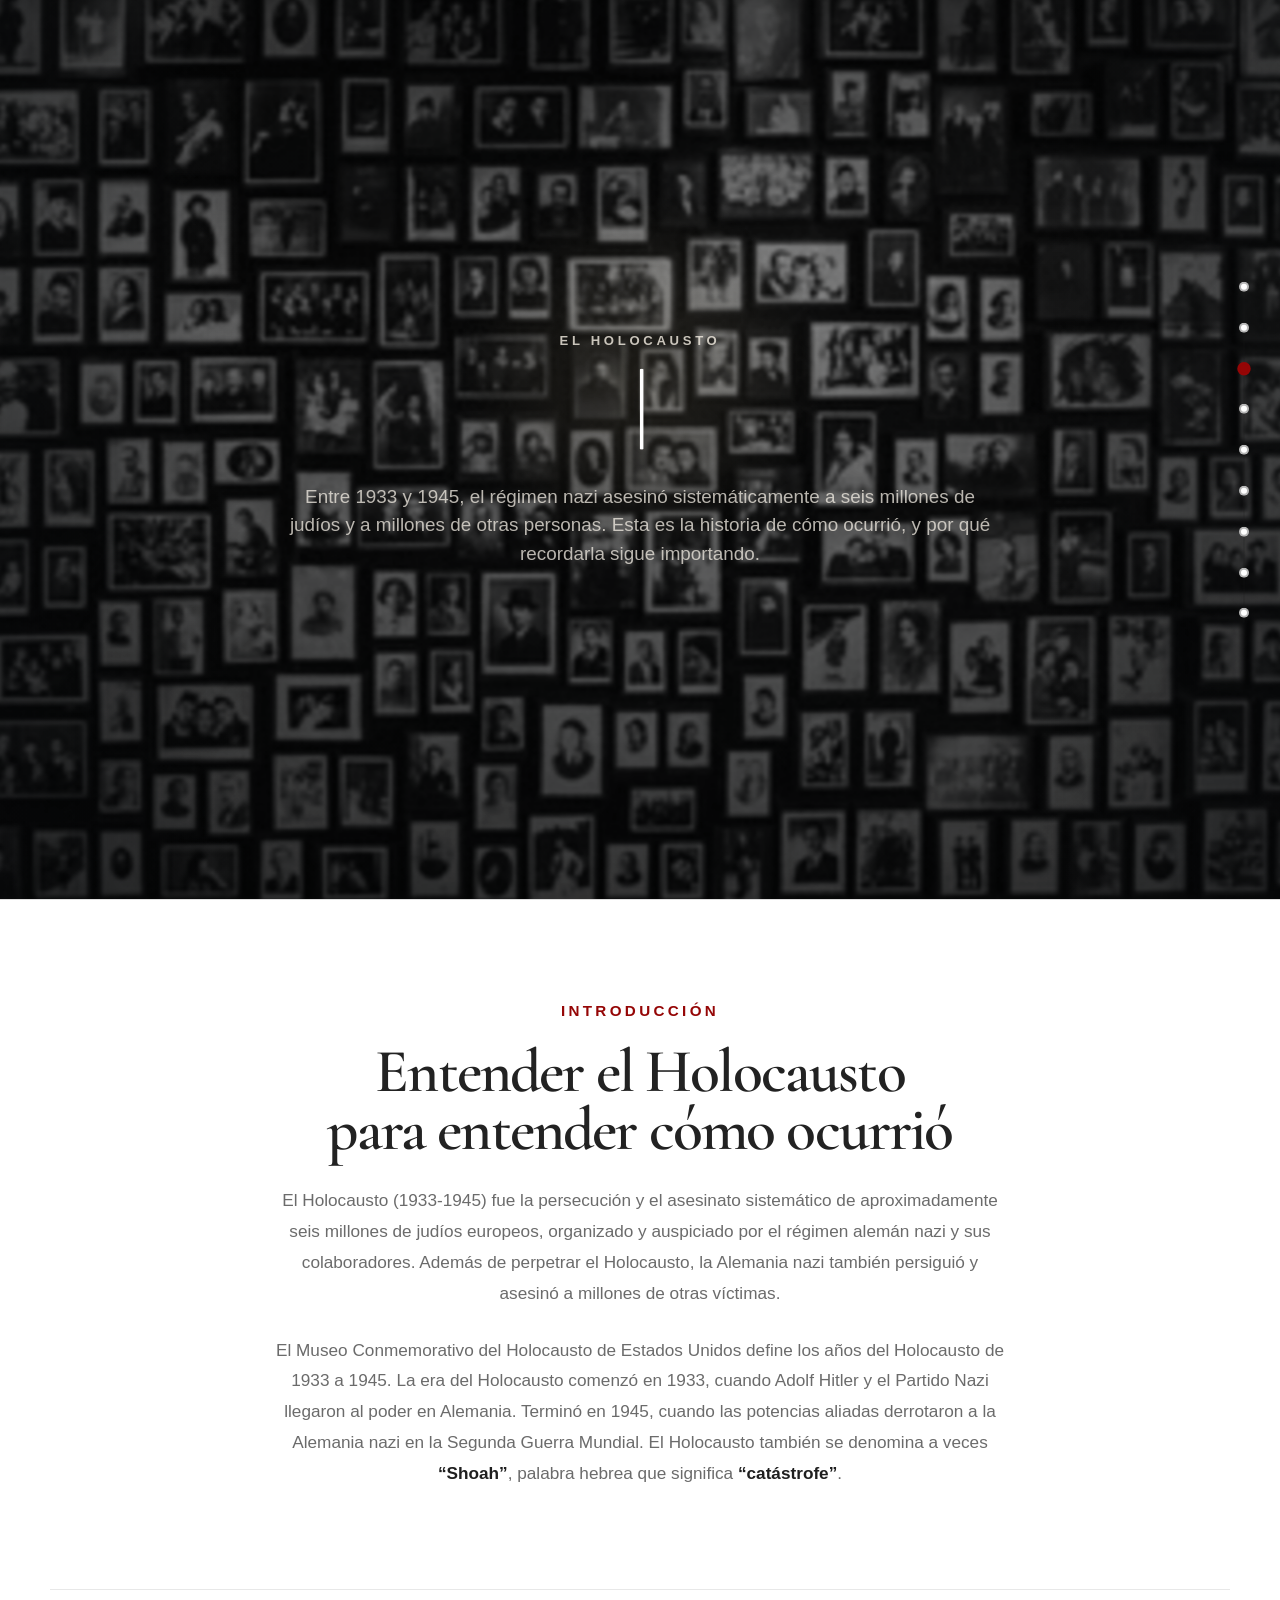
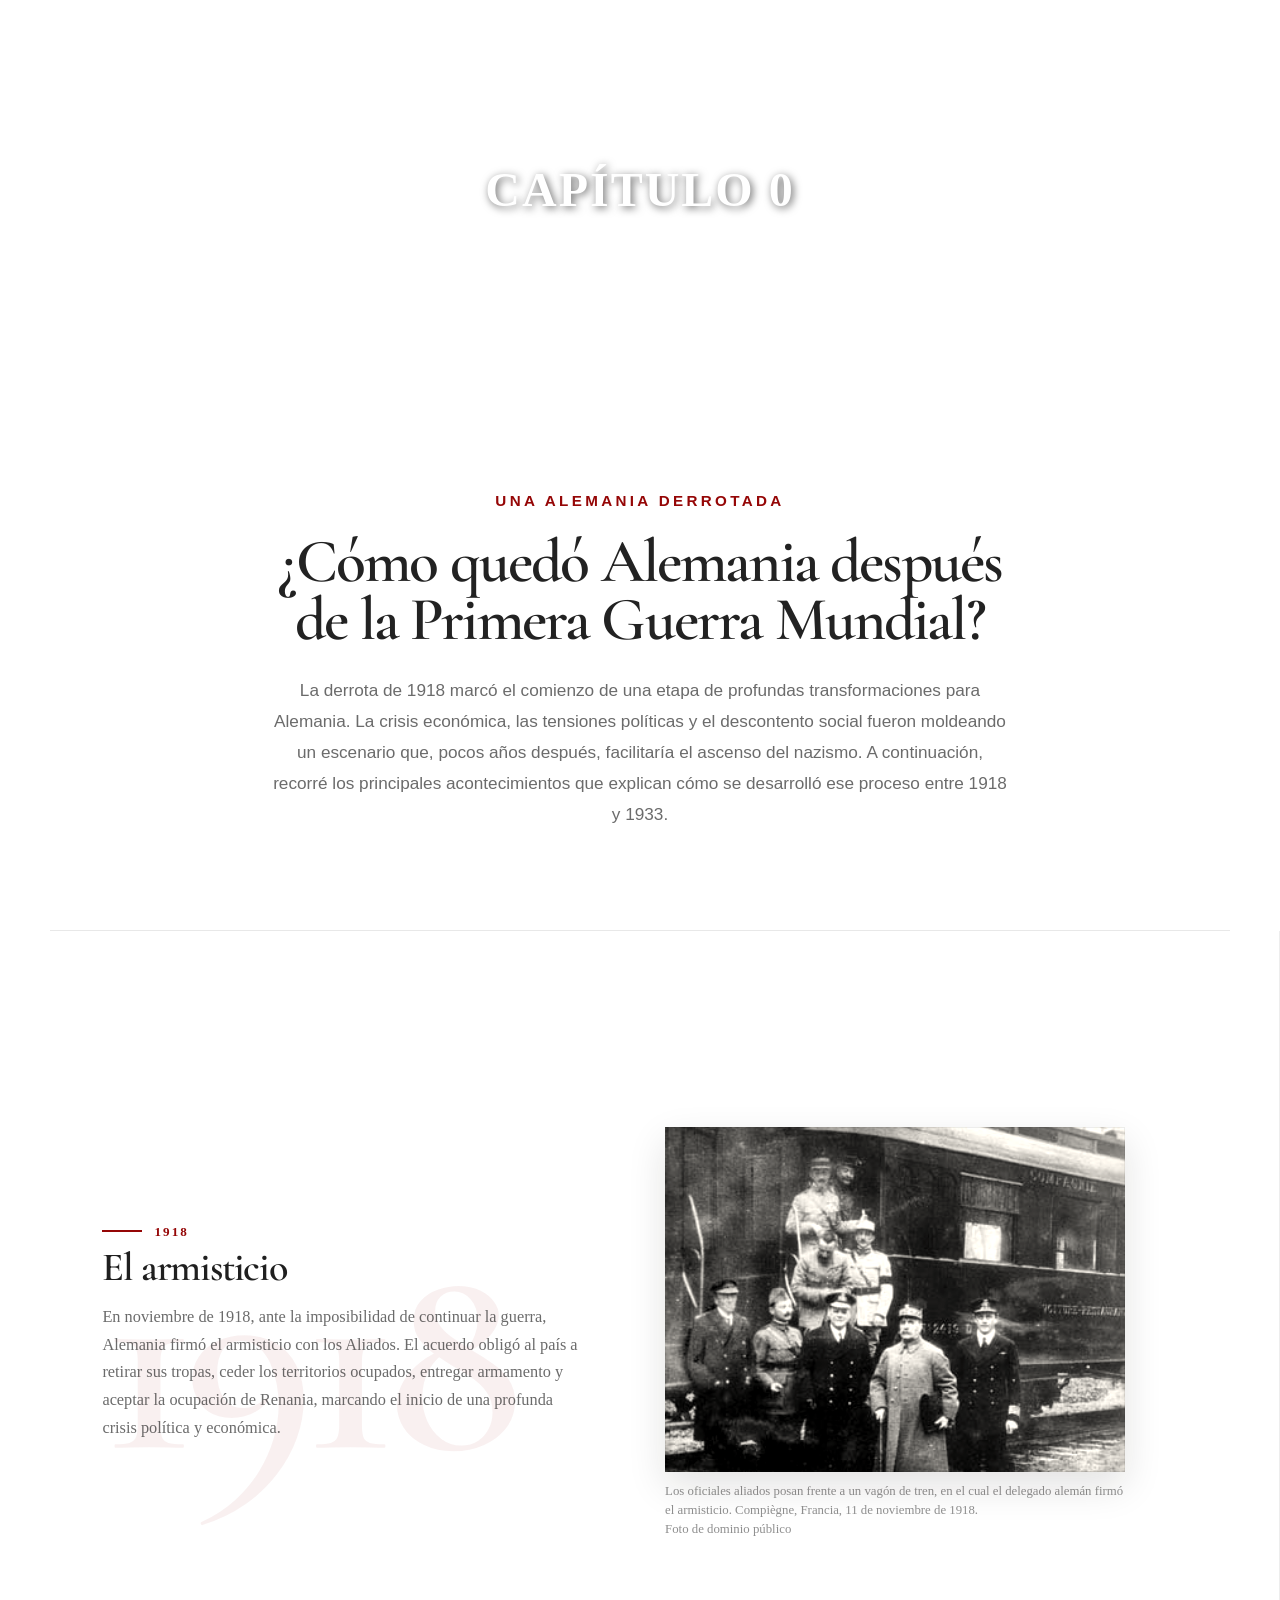
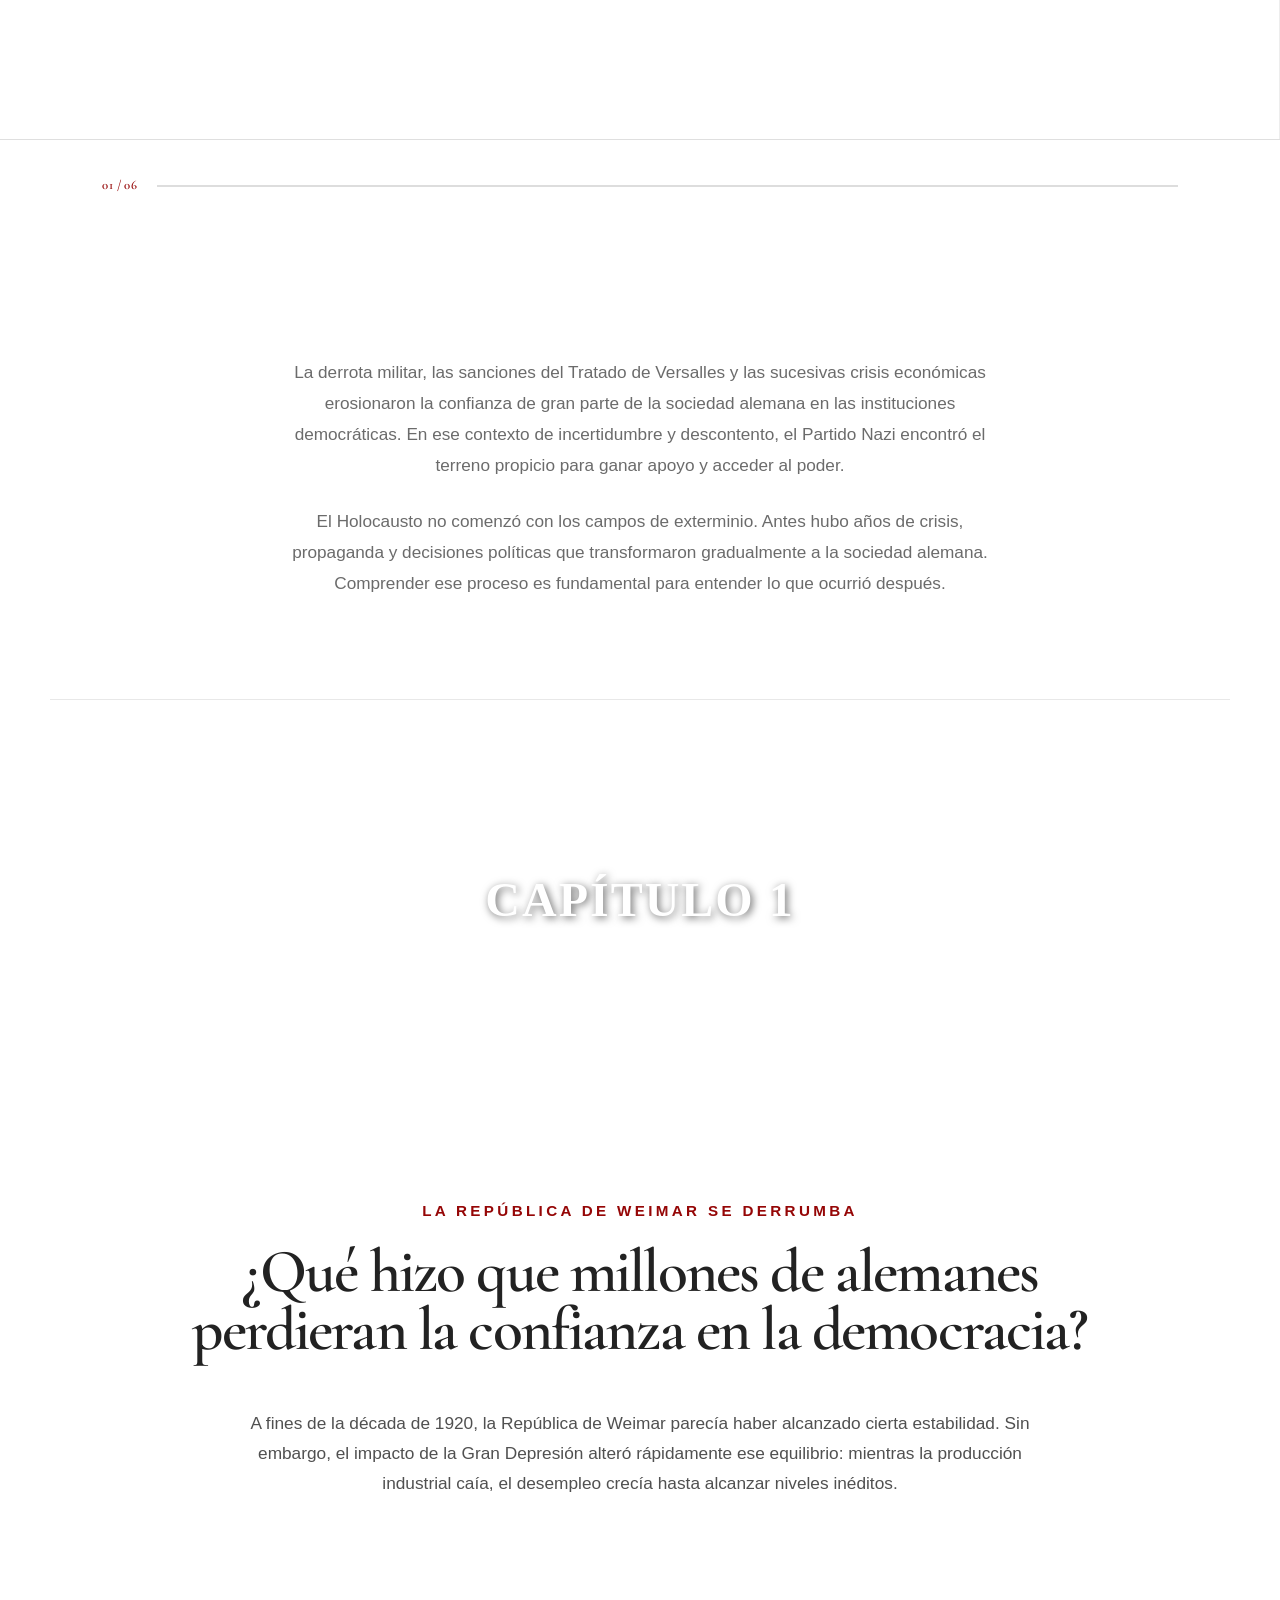
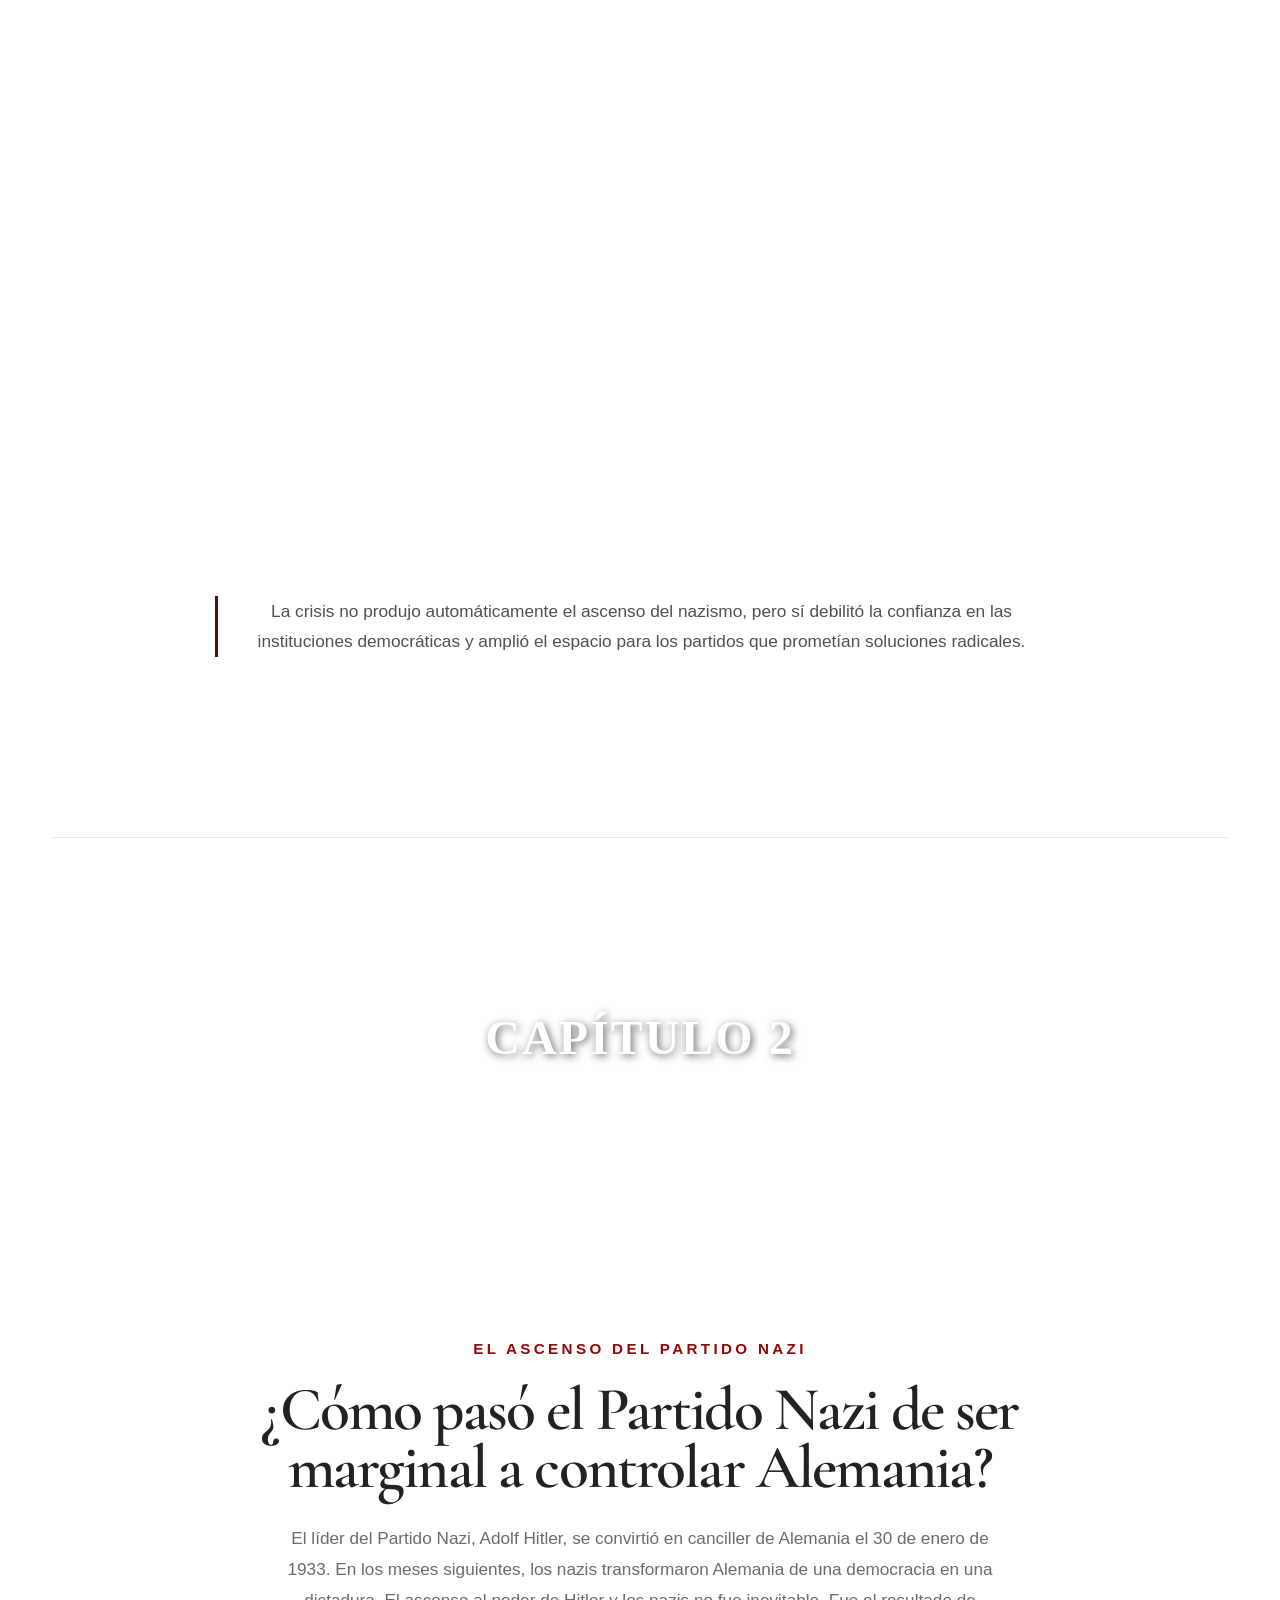
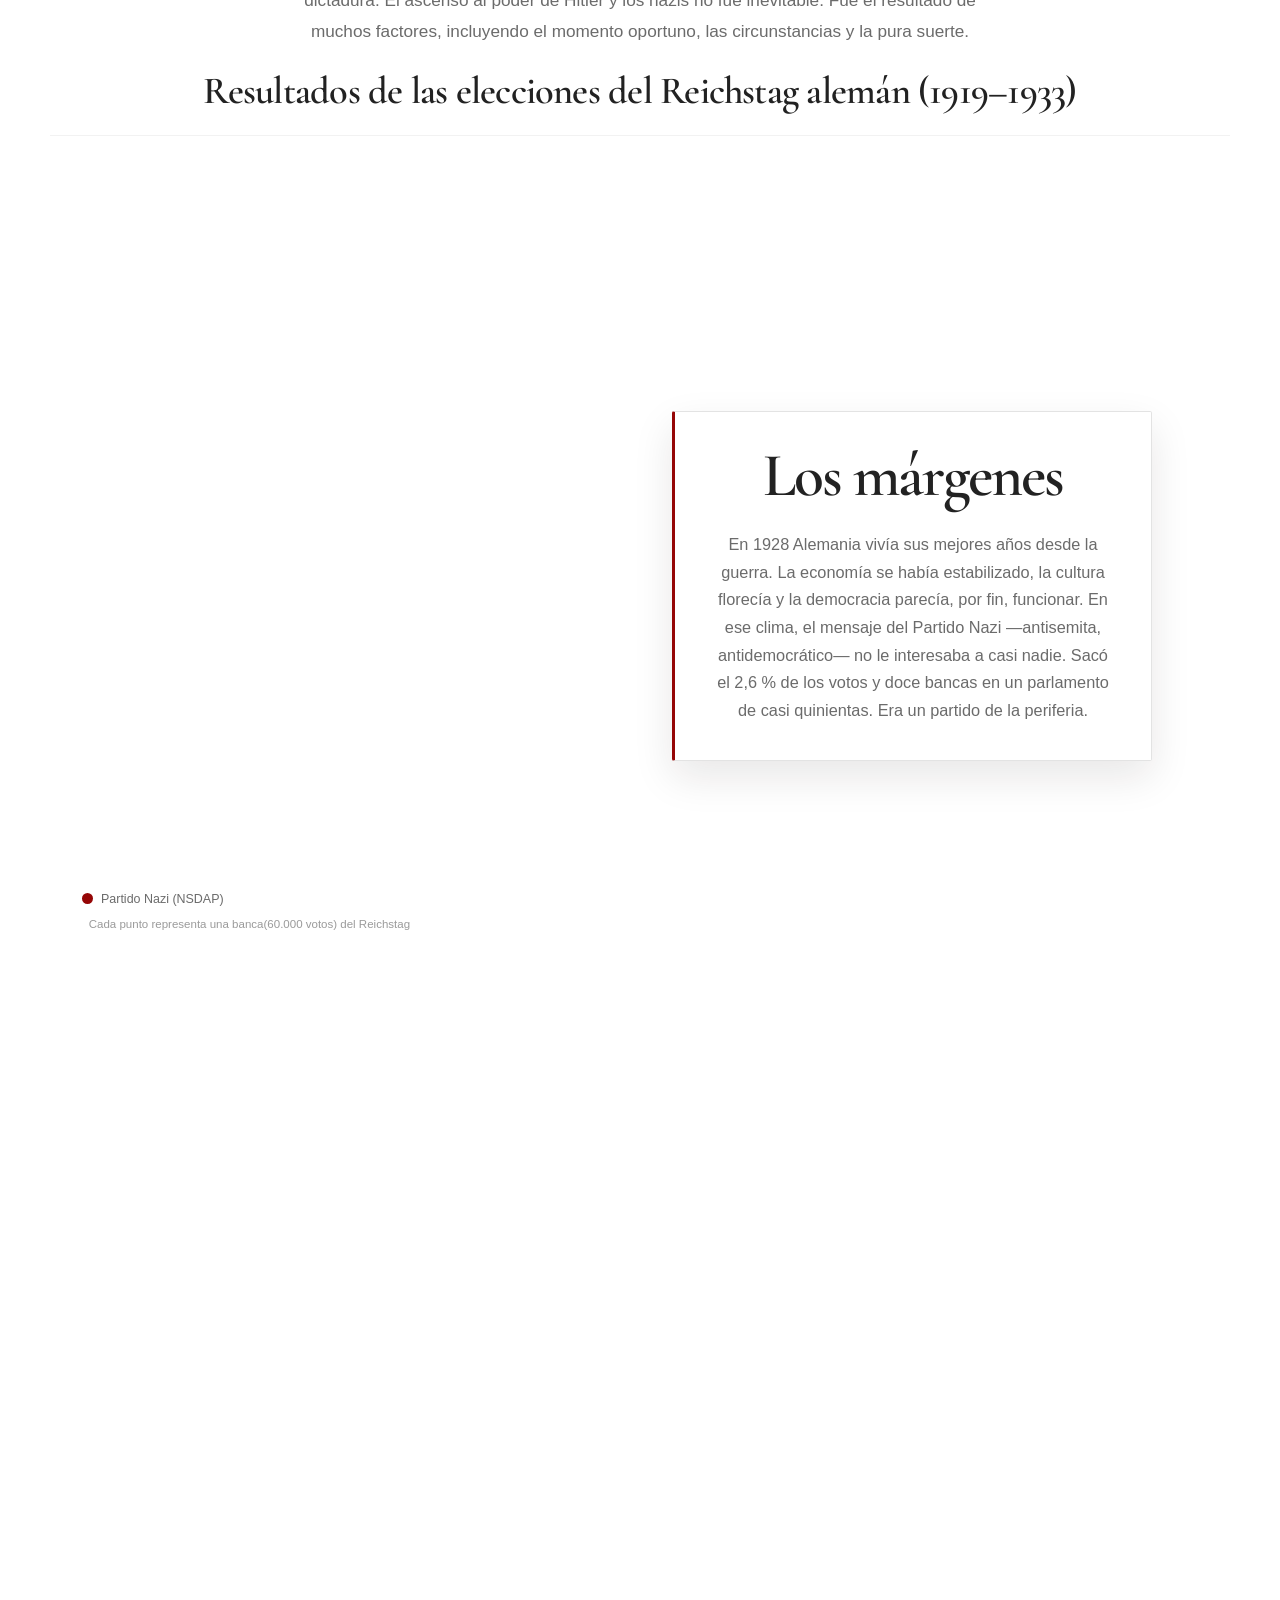
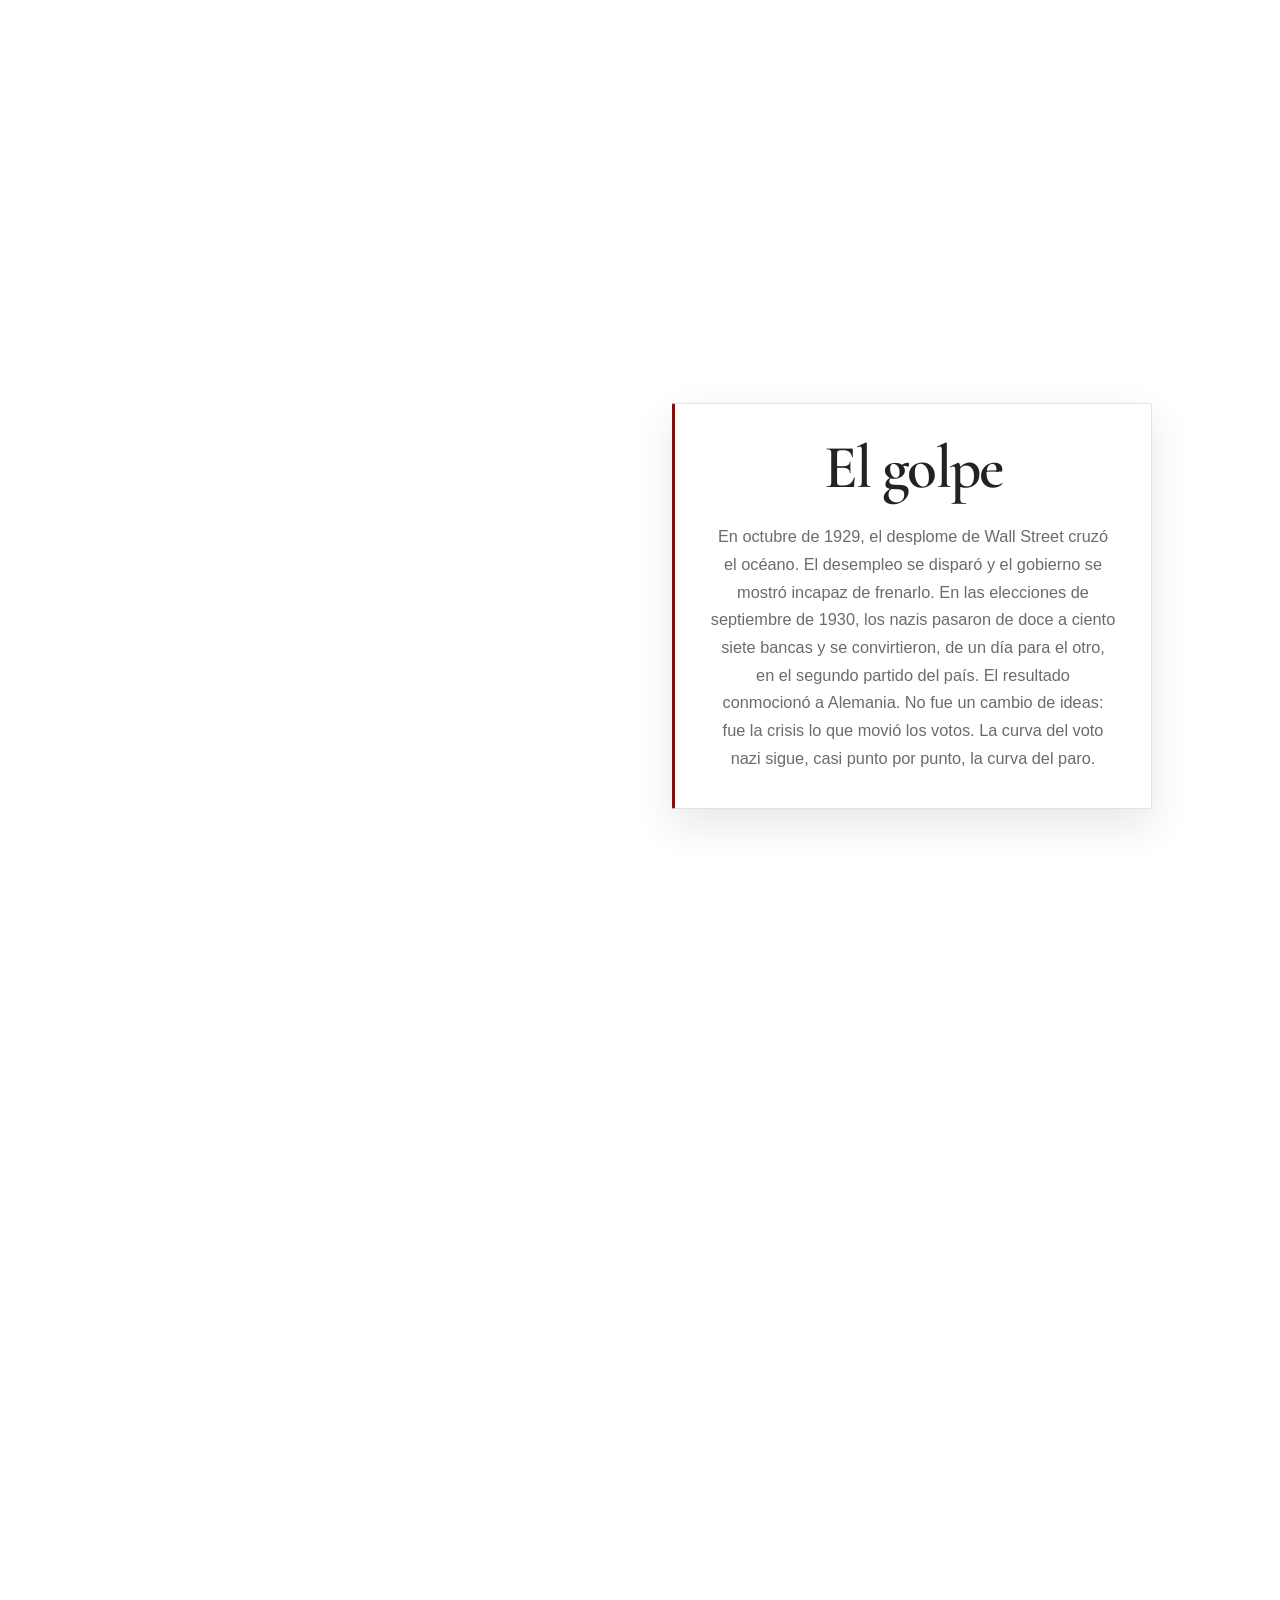
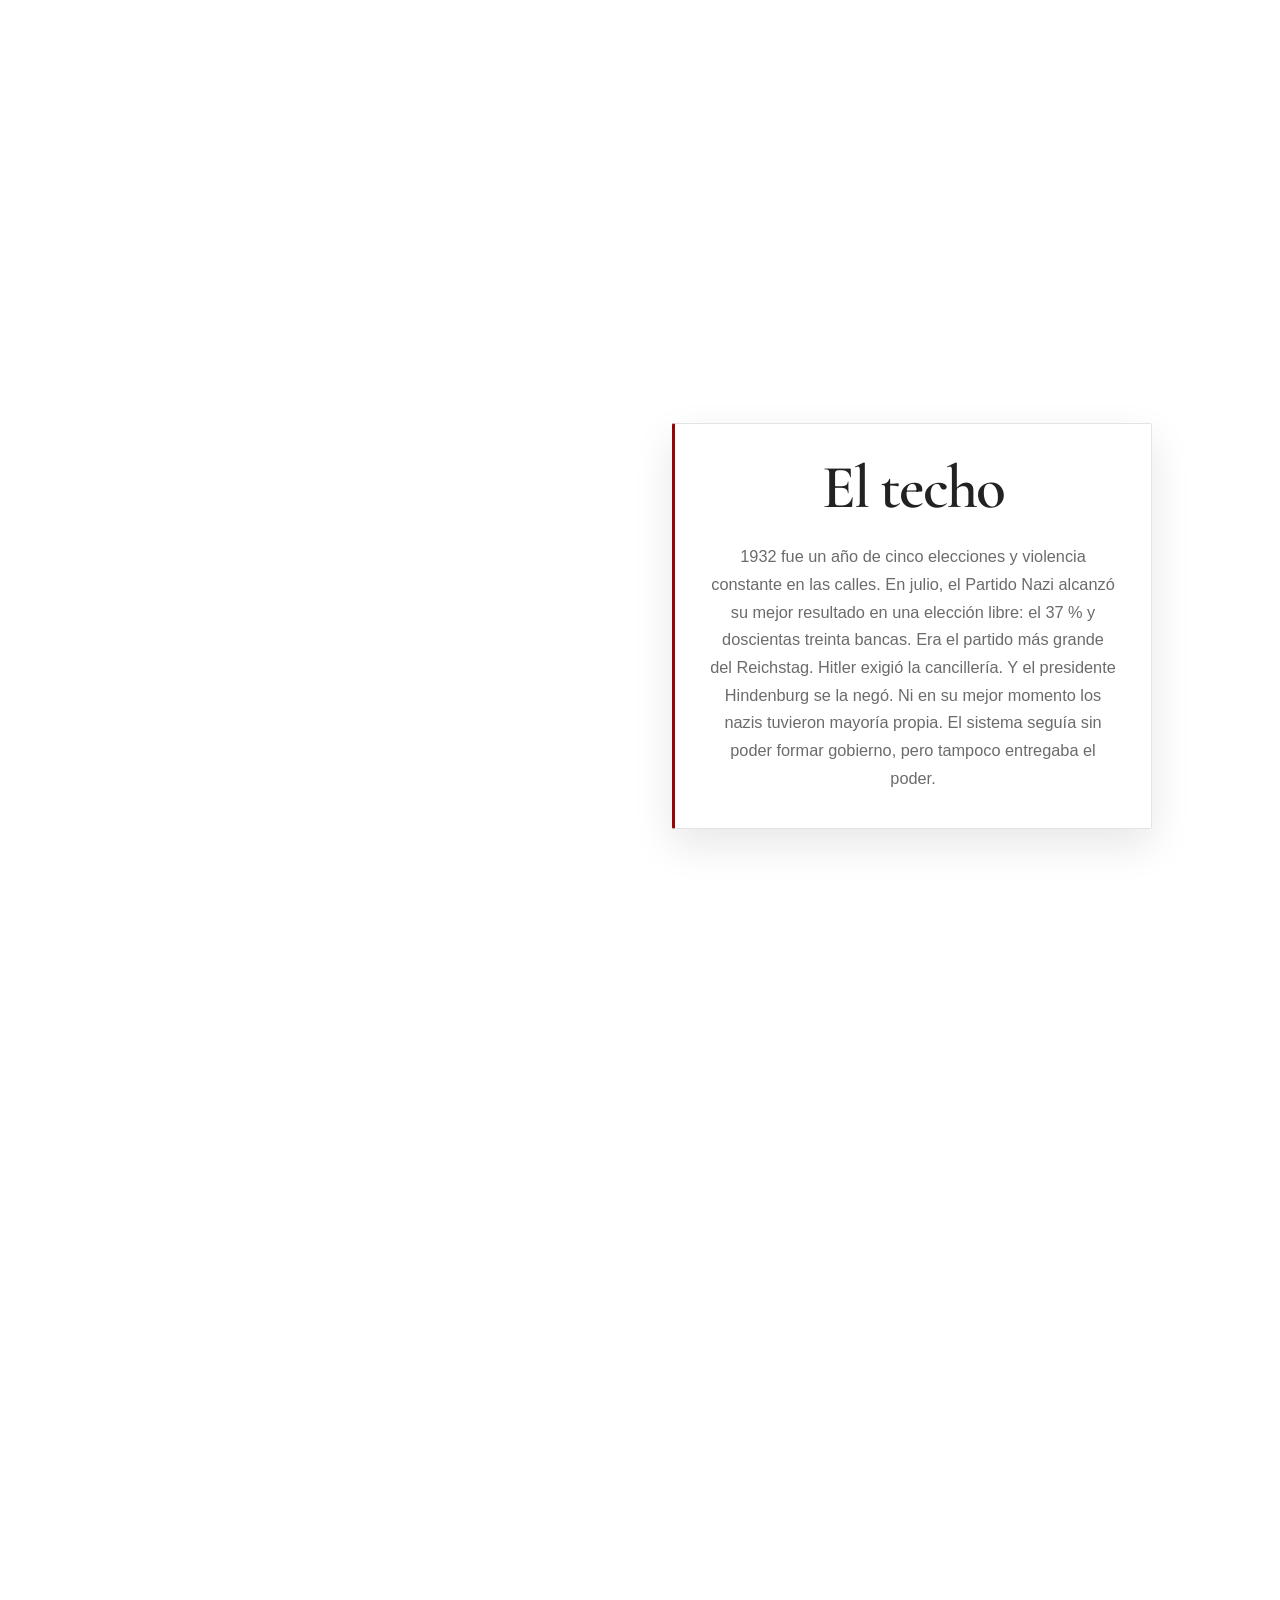
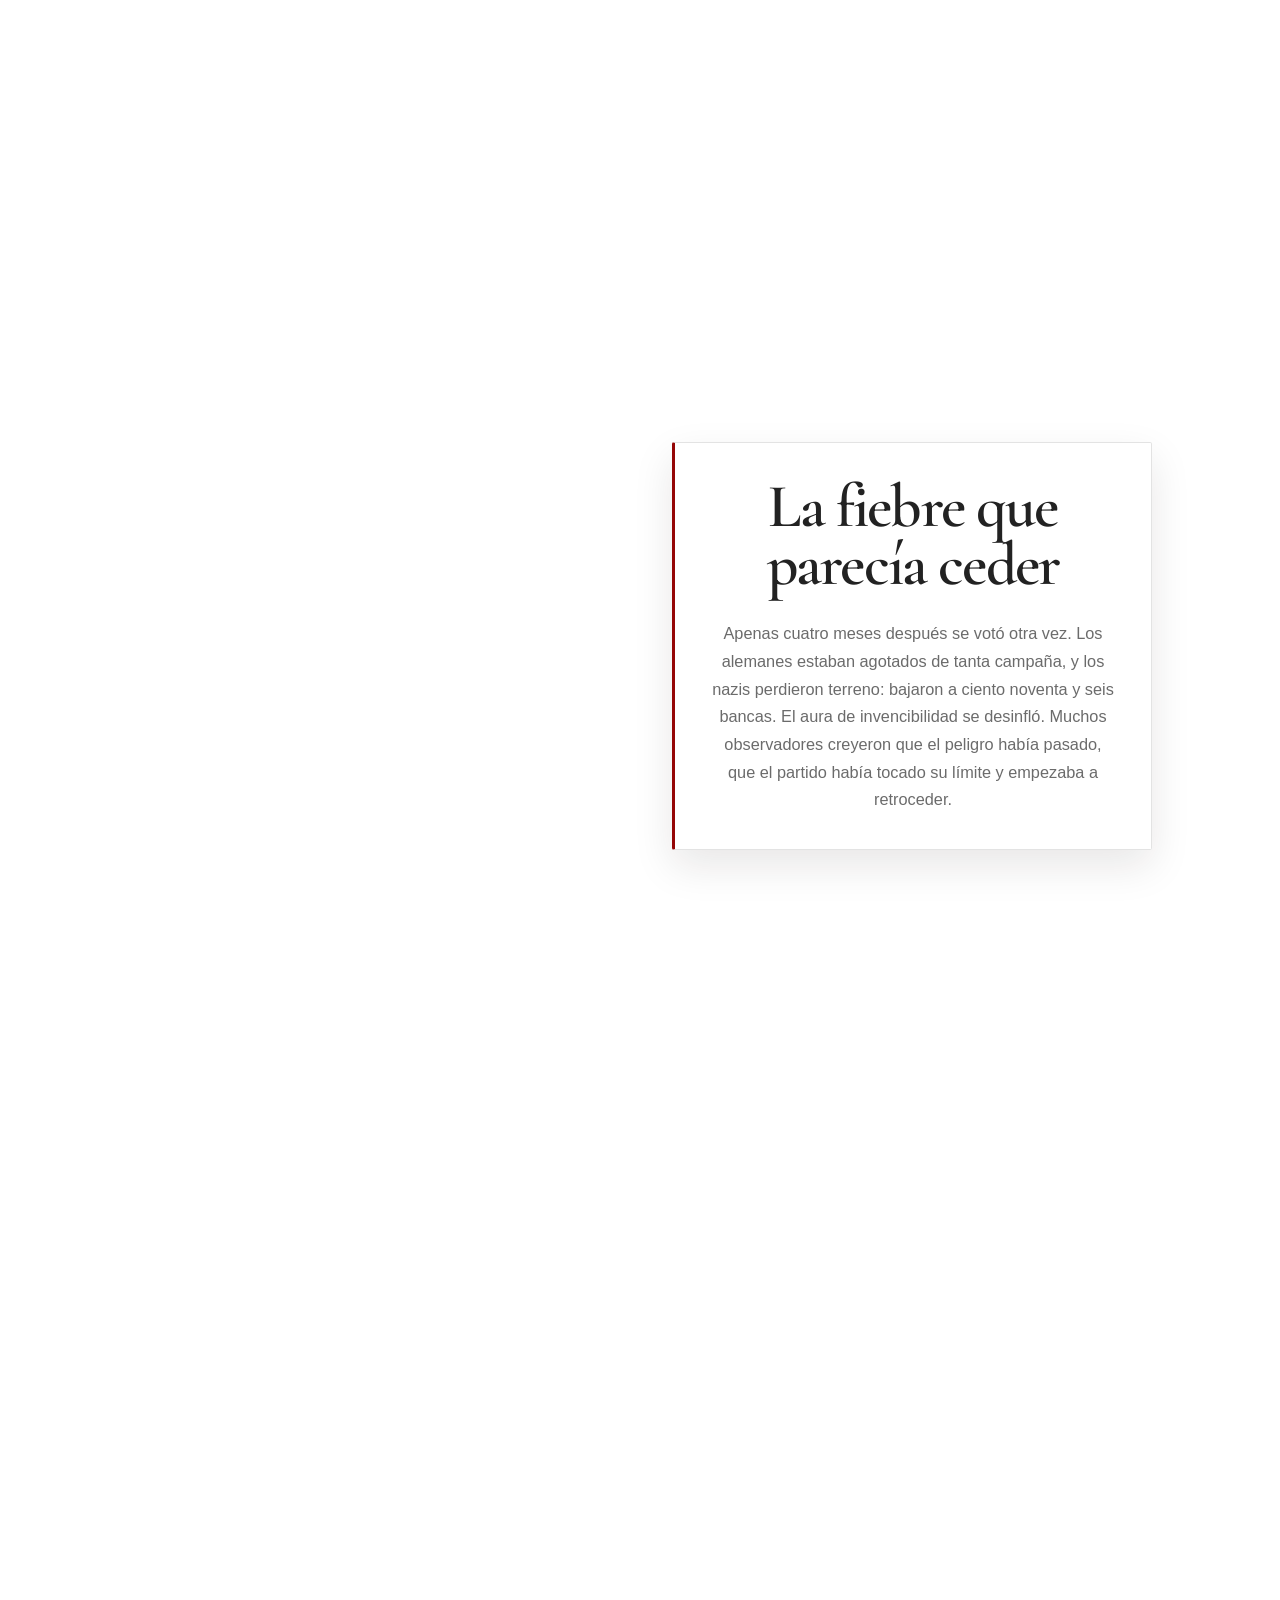
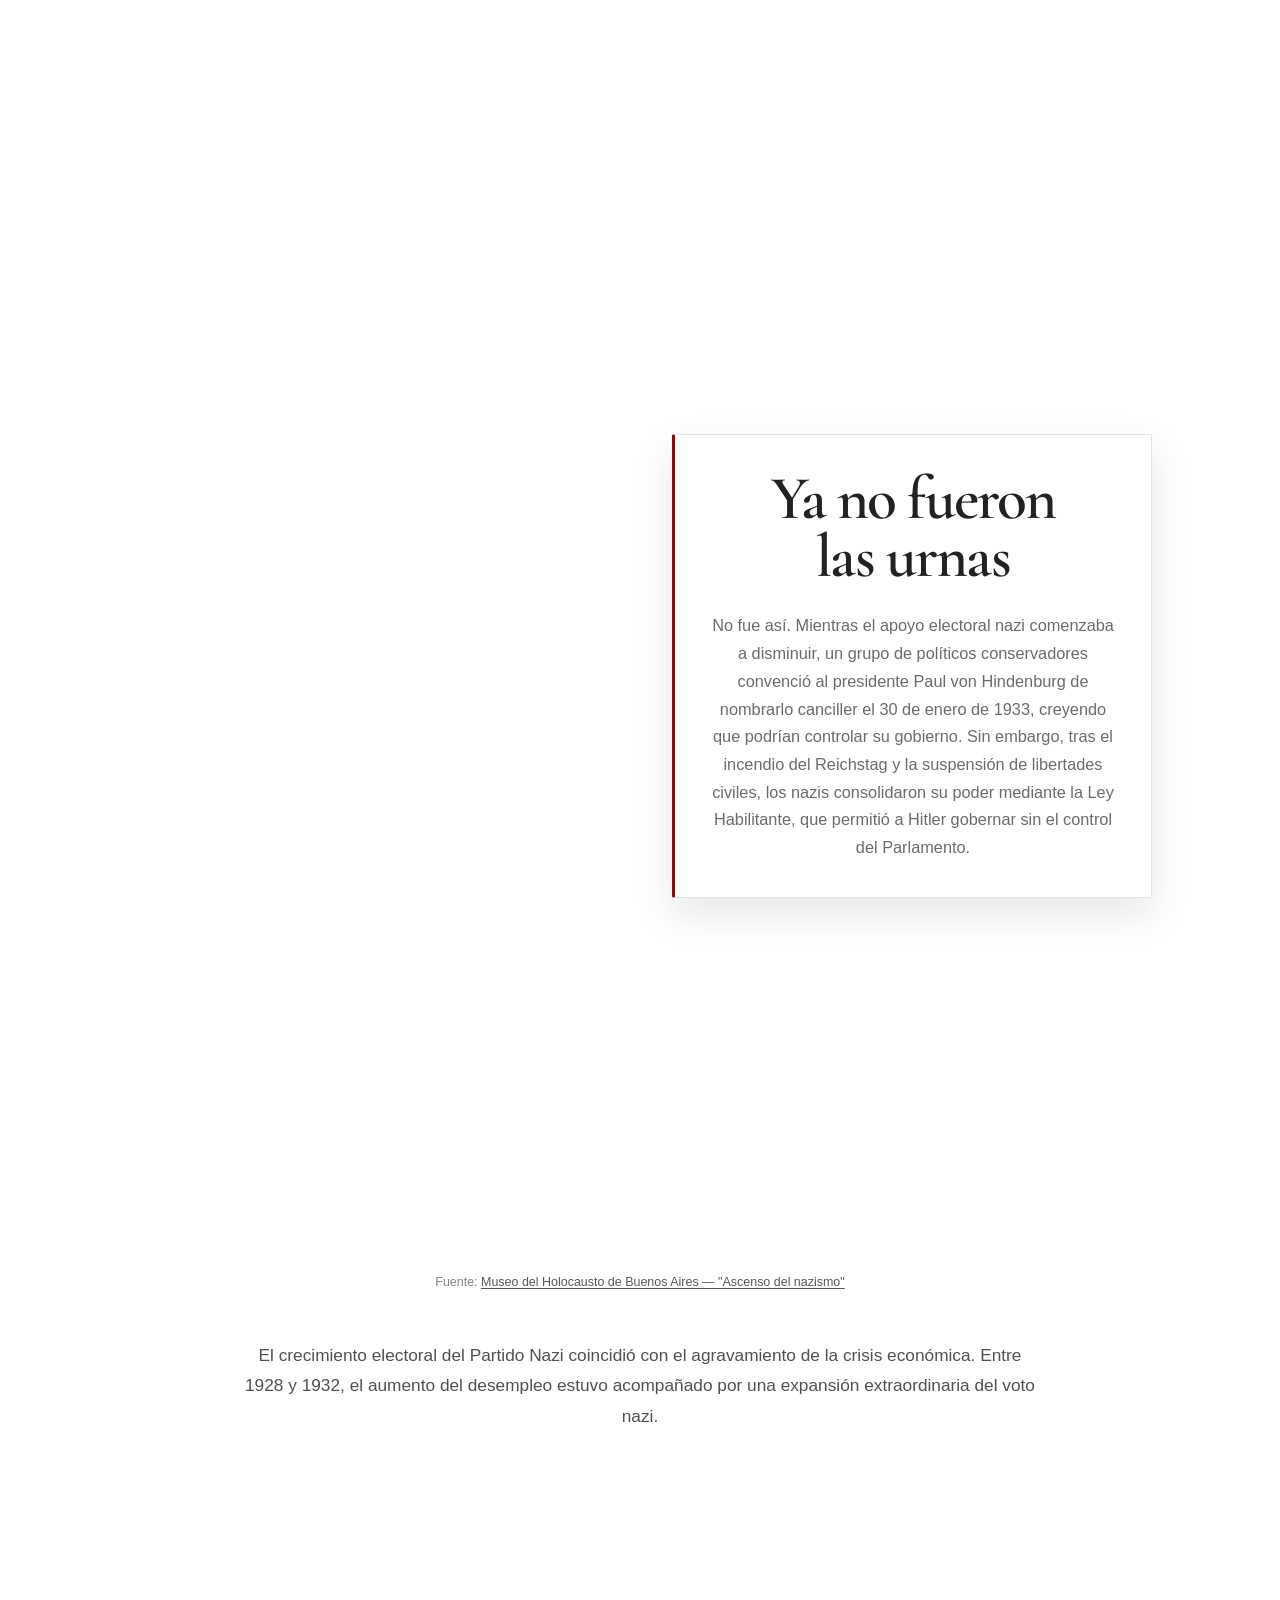
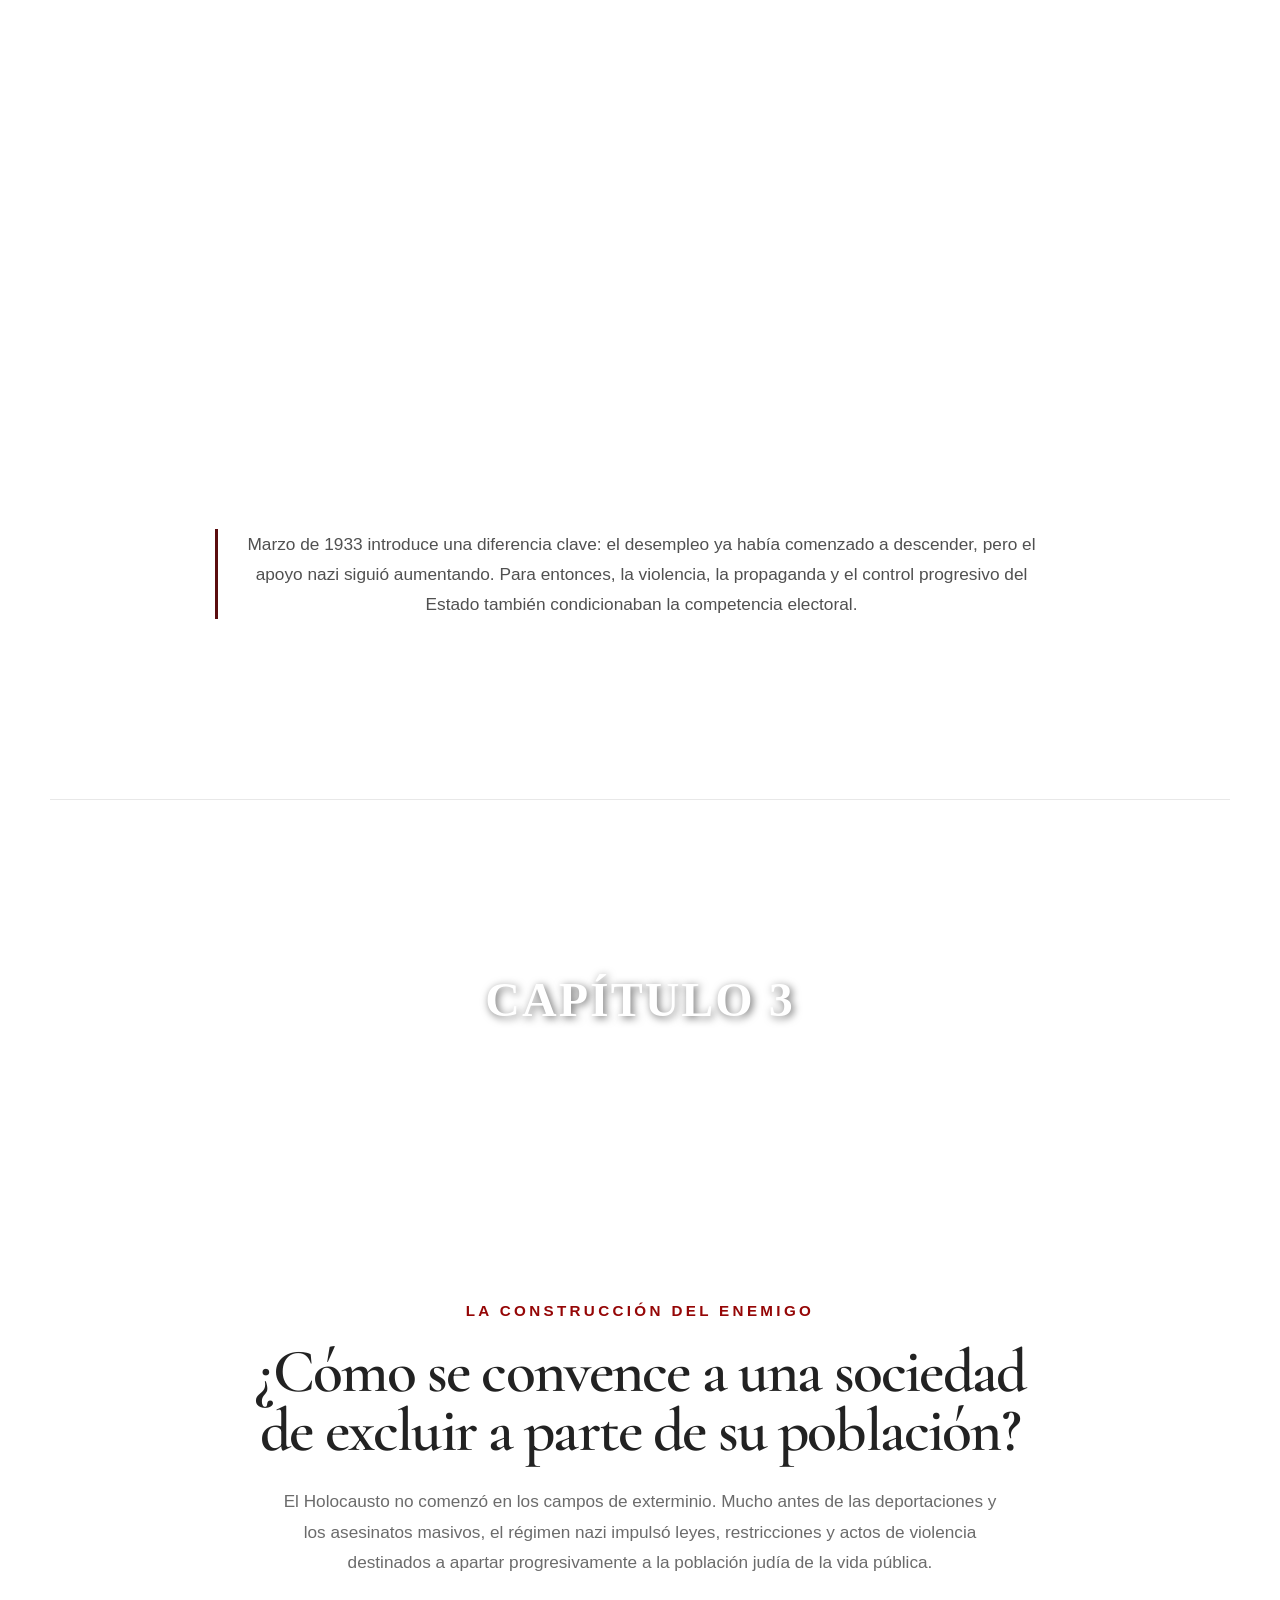
==== commit ecddf033: "Agregue cap 5" ====
--- a/index.html
+++ b/index.html
@@ -713,6 +713,224 @@
 		</div>
 	</section>
 
+	<!-- ==================================================
+	     DESARROLLO VISUAL DEL CAPÍTULO
+	=================================================== -->
+
+	<section
+		class="camp-system"
+		aria-label="El sistema de campos nazis"
+	>
+
+		<!-- ==================================================
+		     BLOQUE 1: LA RED DE CAMPOS
+		=================================================== -->
+
+		<article class="camp-system__block">
+
+			<header class="camp-system__header">
+
+				<p class="camp-system__eyebrow">
+					Una red con distintas funciones
+				</p>
+
+				<h3 class="camp-system__title">
+					Una estructura construida para controlar
+				</h3>
+
+			</header>
+
+
+			<div class="camp-system__layout">
+
+				<figure class="camp-system__figure">
+
+					<img
+						src="img/foto-1-cap-5.jpg"
+						alt="Instalaciones de un campo de concentración rodeadas por alambrados"
+						class="camp-system__image"
+					>
+
+					<figcaption class="camp-system__caption">
+						Instalaciones de un campo de concentración nazi
+						rodeadas por alambrados.
+					</figcaption>
+
+				</figure>
+
+
+				<div class="camp-system__content">
+
+					<p class="camp-system__text">
+						La red incluía instalaciones con funciones diferentes
+						dentro del proceso de persecución. Los campos de tránsito
+						concentraban a las personas antes de su deportación; los
+						campos de trabajo forzado las explotaban en beneficio del
+						régimen y de distintas empresas; y los centros de
+						exterminio fueron creados específicamente para llevar
+						adelante el asesinato masivo.
+					</p>
+
+				</div>
+
+			</div>
+
+		</article>
+
+
+		<!-- ==================================================
+		     BLOQUE 2: LAS DEPORTACIONES
+		=================================================== -->
+
+		<article class="camp-system__block">
+
+			<header class="camp-system__header">
+
+				<p class="camp-system__eyebrow">
+					La logística de la deportación
+				</p>
+
+				<h3 class="camp-system__title">
+					La deportación comenzaba antes de llegar al campo
+				</h3>
+
+			</header>
+
+
+			<div class="camp-system__layout">
+
+				<figure class="camp-system__figure">
+
+					<img
+						src="img/foto-2-cap-5.jpeg"
+						alt="Personas reunidas junto a vagones ferroviarios durante una deportación"
+						class="camp-system__image"
+					>
+
+					<figcaption class="camp-system__caption">
+						Personas deportadas junto a vagones ferroviarios.
+					</figcaption>
+
+				</figure>
+
+
+				<div class="camp-system__content">
+
+					<p class="camp-system__text">
+						Las personas eran identificadas, expulsadas de sus hogares
+						y concentradas en guetos, centros de reunión o campos de
+						tránsito. Desde allí eran trasladadas, generalmente en
+						tren, hacia campos de concentración o centros de
+						exterminio.
+					</p>
+
+					<p class="camp-system__text">
+						Para llevar adelante estos traslados fueron necesarios
+						registros, órdenes, listas de nombres, horarios
+						ferroviarios, guardias y destinos previamente establecidos.
+						El exterminio no fue un proceso improvisado, sino una
+						operación coordinada a escala continental.
+					</p>
+
+				</div>
+
+			</div>
+
+		</article>
+
+
+		<!-- ==================================================
+		     BLOQUE 3: LA VIDA DENTRO DE LOS CAMPOS
+		=================================================== -->
+
+		<article class="camp-system__block">
+
+			<header class="camp-system__header">
+
+				<p class="camp-system__eyebrow">
+					La vida dentro de los campos
+				</p>
+
+				<h3 class="camp-system__title">
+					La vida reducida a la supervivencia
+				</h3>
+
+			</header>
+
+
+			<div class="camp-system__layout">
+
+				<figure class="camp-system__figure">
+
+					<img
+						src="img/foto-3-cap-5.jpeg"
+						alt="Prisioneros hacinados dentro de una barraca de un campo de concentración"
+						class="camp-system__image"
+					>
+
+					<figcaption class="camp-system__caption">
+						Prisioneros dentro de una barraca de un campo
+						de concentración nazi.
+					</figcaption>
+
+				</figure>
+
+
+				<div class="camp-system__content">
+
+					<p class="camp-system__text">
+						Al ingresar, los prisioneros eran despojados de sus
+						pertenencias y sometidos a un proceso sistemático de
+						deshumanización. En muchos campos se les rapaba el cabello,
+						se reemplazaba su nombre por un número y se los clasificaba
+						mediante uniformes e insignias.
+					</p>
+
+					<p class="camp-system__text">
+						El hacinamiento, el hambre, las enfermedades, la violencia
+						y la falta de atención médica formaban parte de la vida
+						cotidiana. Además, millones de personas fueron obligadas a
+						trabajar en condiciones extremas para el régimen nazi y
+						para empresas privadas.
+					</p>
+
+				</div>
+
+			</div>
+
+		</article>
+
+
+		<!-- ==================================================
+		     CIERRE DEL CAPÍTULO
+		=================================================== -->
+
+		<div class="camp-system__closing">
+
+			<p class="camp-system__closing-text">
+				El Holocausto no fue una sucesión de hechos aislados:
+				fue un sistema que conectó identificación, encierro,
+				deportación, explotación y asesinato.
+			</p>
+
+			<p class="camp-system__source">
+				Fuente:
+				<a
+					href="https://encyclopedia.ushmm.org/content/es/article/nazi-camps"
+					target="_blank"
+					rel="noopener noreferrer"
+				>
+					United States Holocaust Memorial Museum,
+					“Campos nazis”
+				</a>.
+			</p>
+
+		</div>
+
+	</section>
+
+</section>
+
 	<!-- Capitulo 6: Las víctimas  -->
 
 	<div class="rectangulo-parallax" id="capitulo-6" style="background-image: url('img/victimas.jpg');">
--- a/styles.css
+++ b/styles.css
@@ -23,9 +23,7 @@
 	box-sizing: border-box;
 }
 
-/* Habilita un scroll suave cuando se navega por anclas o cambios de sección. */
 html {
-	scroll-behavior: smooth;
 	overflow-x: clip;
 }
 
@@ -153,6 +151,25 @@
 	color: #fefefe;
 	text-wrap: balance;
 	text-shadow: 0 2px 18px rgba(0, 0, 0, 0.34);
+	min-height: 1.1em;
+}
+
+/* Cursor parpadeante del efecto de máquina de escribir del título del hero. */
+.hero__cursor {
+	display: inline-block;
+	font-weight: 400;
+	animation: hero-cursor-blink 1s step-end infinite;
+}
+.hero__cursor.is-done {
+	opacity: 1;
+}
+@keyframes hero-cursor-blink {
+	0%, 45% { opacity: 1; }
+	50%, 95% { opacity: 0; }
+	100% { opacity: 1; }
+}
+@media (prefers-reduced-motion: reduce) {
+	.hero__cursor { animation: none; opacity: 0; }
 }
 
 /* Texto descriptivo bajo el título; se centra con márgenes automáticos. */
@@ -536,12 +553,10 @@
 }
 
 .site-footer {
-	padding: 3.5rem 1.5rem 1.5rem;
-	background:
-		radial-gradient(circle at top, rgba(255, 241, 221, 0.18), transparent 30%),
-		linear-gradient(180deg, #ffffff 0%, #ffffff 58%, #f1ece3 100%);
-	border-top: 1px solid rgba(120, 0, 0, 0.15);
-	color: #780000;
+	padding: 4.5rem 1.5rem 1.75rem;
+	background: var(--bg);
+	border-top: 1px solid rgba(246, 240, 231, 0.1);
+	color: var(--text);
 }
 
 .site-footer__inner {
@@ -551,32 +566,34 @@
 	grid-template-columns: 1.4fr 1fr 1fr;
 	gap: 2rem 3rem;
 	text-align: left;
-	padding-bottom: 2rem;
-	border-bottom: 1px solid rgba(120, 0, 0, 0.12);
+	padding-bottom: 2.25rem;
+	border-bottom: 1px solid rgba(246, 240, 231, 0.12);
 }
 
 .site-footer__title {
-	margin: 0 0 0.5rem;
+	margin: 0 0 0.6rem;
 	font-family: "Cormorant Garamond", "Georgia", serif;
-	font-size: 1.25rem;
-	font-weight: 700;
-	color: #780000;
+	font-size: 1.7rem;
+	line-height: 1.15;
+	font-weight: 600;
+	letter-spacing: -0.01em;
+	color: var(--text);
 }
 
 .site-footer__tagline {
 	margin: 0;
 	font-size: 0.9rem;
 	line-height: 1.5;
-	color: rgba(120, 0, 0, 0.75);
+	color: var(--muted);
 }
 
 .site-footer__label {
 	margin: 0 0 0.6rem;
 	font-size: 0.72rem;
 	font-weight: 700;
-	letter-spacing: 0.08em;
+	letter-spacing: 0.1em;
 	text-transform: uppercase;
-	color: rgba(120, 0, 0, 0.6);
+	color: var(--accent);
 }
 
 .site-footer__team {
@@ -585,14 +602,14 @@
 	list-style: none;
 	font-size: 0.92rem;
 	line-height: 1.7;
-	color: #780000;
+	color: var(--text);
 }
 
 .site-footer__sources {
 	margin: 0;
 	font-size: 0.88rem;
 	line-height: 1.6;
-	color: rgba(120, 0, 0, 0.75);
+	color: var(--muted);
 }
 
 .site-footer__bottom {
@@ -601,7 +618,7 @@
 	padding-top: 1.25rem;
 	text-align: center;
 	font-size: 0.8rem;
-	color: rgba(120, 0, 0, 0.65);
+	color: rgba(246, 240, 231, 0.45);
 }
 
 @media (max-width: 720px) {
@@ -1367,6 +1384,11 @@
   --expansion-line: rgba(31, 31, 31, 0.14);
 }
 
+
+/* ==========================================================
+   CAPÍTULO 4 — expansion map
+   ========================================================== */
+
 .expansion-scrolly {
   position: relative;
   display: grid;
@@ -1376,16 +1398,22 @@
 }
 
 .expansion-scrolly__graphic {
-  position: sticky;
-  top: 0;
-  height: 100vh;
-  padding: 2.5rem 2.5rem 1.5rem;
-  display: flex;
-  flex-direction: column;
+	position: sticky;
+	top: 0;
+	height: 100vh;
+	padding: 1.75rem 2.5rem 1.25rem;
+	display: grid;
+	grid-template-rows: auto minmax(0, 1fr) auto auto;
+	background: #ffffff;
+	overflow: hidden;
 }
 
 .expansion-map__header {
-  max-width: 760px;
+	position: relative;
+	z-index: 3;
+	max-width: 760px;
+	padding-bottom: 0.75rem;
+	background: #ffffff;
 }
 
 .expansion-map__eyebrow,
@@ -1412,12 +1440,14 @@
 }
 
 #expansion-map {
-  width: 100%;
-  min-height: 0;
-  flex: 1;
-  display: block;
-  margin-top: -1rem;
-}
+	width: 100%;
+	height: 100%;
+	min-height: 0;
+	display: block;
+	position: relative;
+	z-index: 1;
+}
+
 .expansion-country {
   fill: var(--expansion-land);
   stroke: var(--expansion-border);
@@ -1508,6 +1538,12 @@
 .expansion-step__card p:last-child {
   margin: 0;
   color: var(--expansion-muted);
+}
+
+#expansion-map-caption {
+	max-width: 680px;
+	font-size: 0.95rem;
+	line-height: 1.4;
 }
 
 .expansion-map__tooltip {
@@ -1568,6 +1604,128 @@
   }
 }
 
+/* =========================================================
+   CAPÍTULO 5 — BLOQUES CON TÍTULO ARRIBA
+========================================================= */
+
+.camp-system {
+	width: min(1180px, 90%);
+	margin: 7rem auto;
+	display: flex;
+	flex-direction: column;
+	gap: 8rem;
+}
+
+.camp-system__block {
+	display: flex;
+	flex-direction: column;
+	gap: 3rem;
+}
+
+
+/* Encabezado general de cada bloque */
+
+.camp-system__header {
+	width: min(860px, 100%);
+	margin: 0 auto;
+	text-align: center;
+}
+
+.camp-system__eyebrow {
+	margin: 0 0 0.8rem;
+	font-family: serif;
+	font-size: 0.8rem;
+	font-weight: 700;
+	letter-spacing: 0.16em;
+	line-height: 1.4;
+	text-transform: uppercase;
+	color: #8f1d1d;
+}
+
+.camp-system__title {
+	margin: 0;
+	font-family: "Cormorant Garamond", Georgia, serif;
+	font-size: clamp(2.1rem, 3.7vw, 3.4rem);
+	font-weight: 600;
+	line-height: 1.02;
+	color: #151515;
+}
+
+
+/* Imagen y texto */
+
+.camp-system__layout {
+	display: grid;
+	grid-template-columns: minmax(0, 1.08fr) minmax(0, 0.92fr);
+	align-items: start;
+	gap: clamp(2.5rem, 6vw, 6rem);
+}
+
+.camp-system__layout--reverse .camp-system__figure {
+	order: 2;
+}
+
+.camp-system__layout--reverse .camp-system__content {
+	order: 1;
+}
+
+
+/* Imagen */
+
+.camp-system__figure {
+	margin: 0;
+	width: 100%;
+}
+
+.camp-system__image {
+	display: block;
+	width: 100%;
+	aspect-ratio: 4 / 3;
+	object-fit: cover;
+	filter: grayscale(100%) contrast(1.05);
+}
+
+.camp-system__layout--reverse .camp-system__image {
+	aspect-ratio: 3 / 2;
+}
+
+
+/* Epígrafe */
+
+.camp-system__caption {
+	margin-top: 0.8rem;
+	font-family: Georgia, serif;
+	font-size: 0.78rem;
+	line-height: 1.5;
+	color: rgba(25, 25, 25, 0.62);
+}
+
+
+/* Texto */
+
+.camp-system__content {
+	max-width: 510px;
+	padding-top: 0.2rem;
+}
+
+.camp-system__text {
+	margin: 0 0 1.2rem;
+	font-family: Georgia, serif;
+	font-size: clamp(1rem, 1.25vw, 1.16rem);
+	line-height: 1.75;
+	color: #292929;
+}
+
+.camp-system__text:last-child {
+	margin-bottom: 0;
+}
+
+/* Fuente */
+
+.camp-system__source a {
+	color: blue;
+	text-decoration: underline;
+}
 
 /* Capitulo 6: survey victimas */
 
@@ -2720,4 +2878,29 @@
 	display: block;
 	width: 100%;
 	min-height: 700px;
+}
+
+
+/* ==========================================================
+   CAPÍTULO 1 y 2 — STYLES DE LOS TEXTOS
+   ========================================================== */
+
+.texto-grafico {
+	max-width: 850px;
+	margin: 2.5rem auto 1.5rem;
+	padding: 0 1.5rem;
+}
+
+.texto-grafico p {
+	margin: 0;
+	font-size: 1.08rem;
+	line-height: 1.75;
+	color: rgba(31, 31, 31, 0.78);
+}
+
+.texto-grafico--cierre {
+	margin-top: 1.5rem;
+	margin-bottom: 4rem;
+	border-left: 3px solid #5a0d0f;
+	padding-left: 1.5rem;
 }
